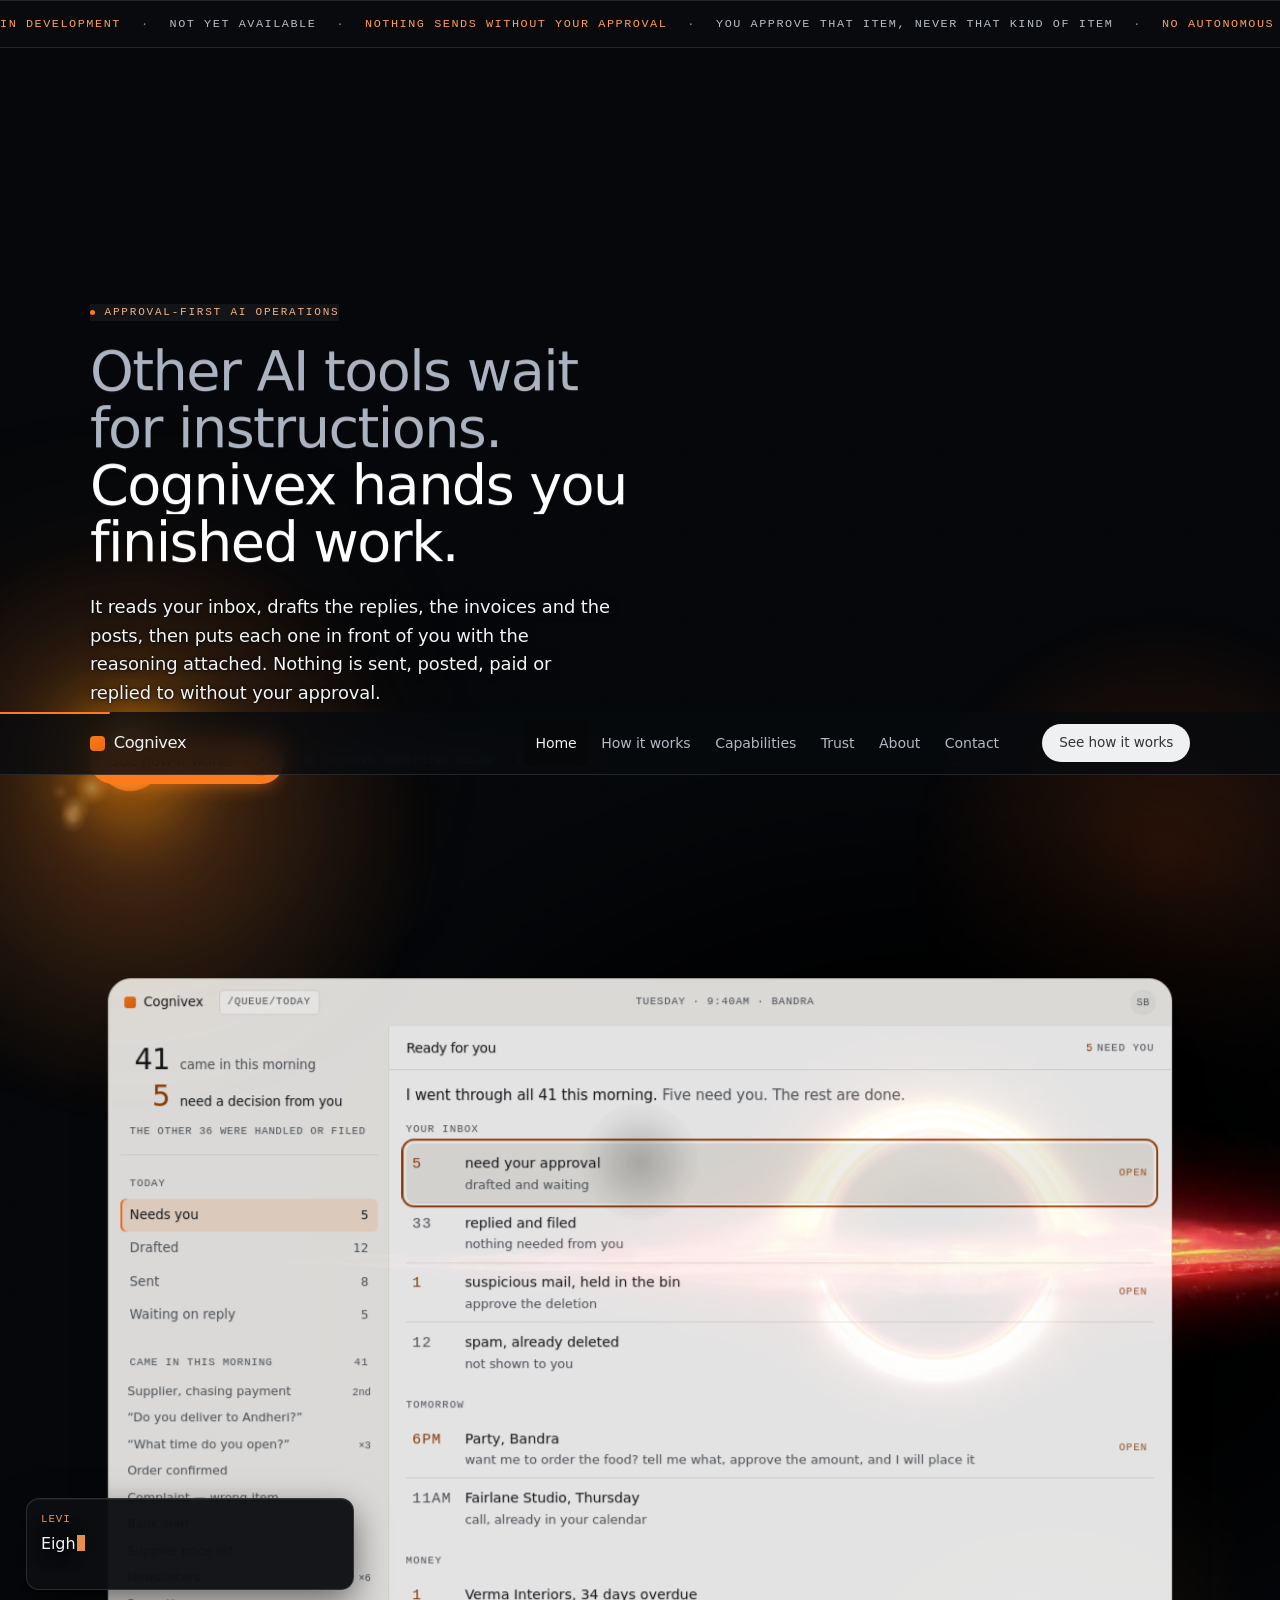
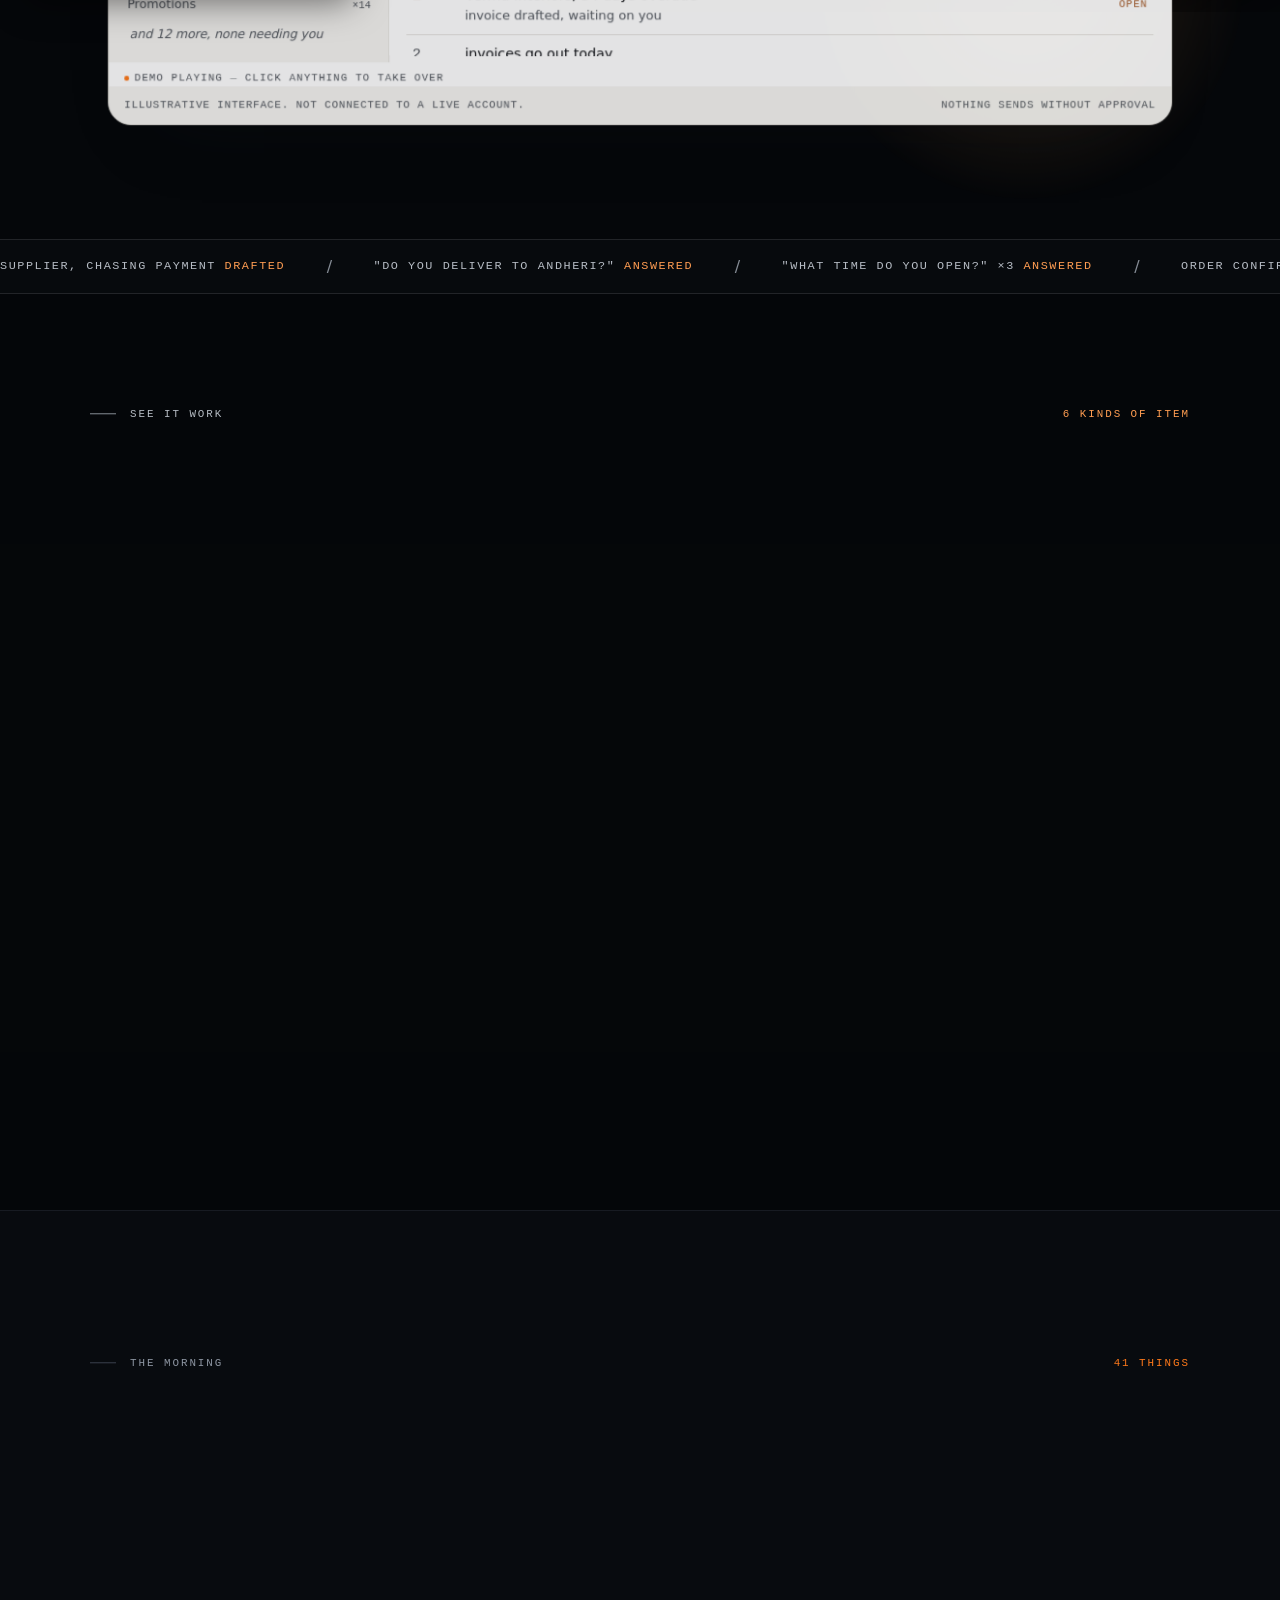
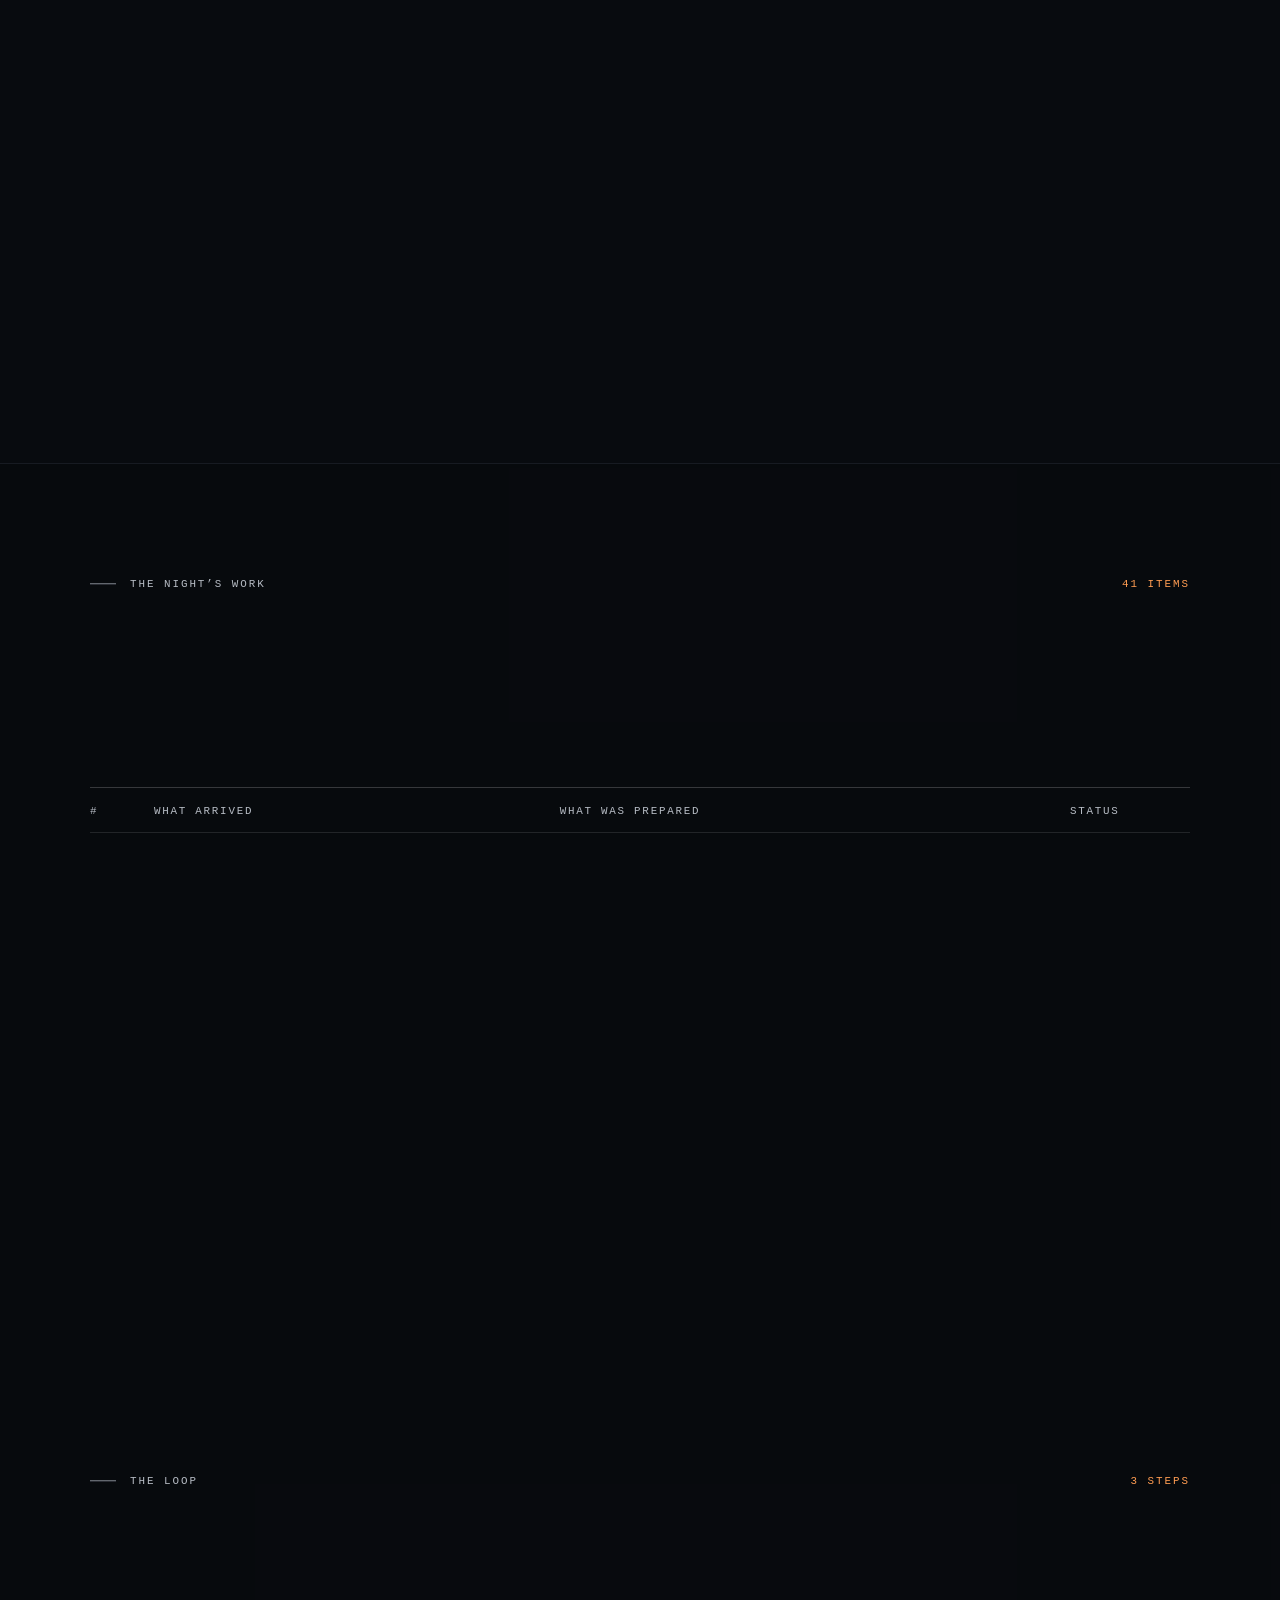
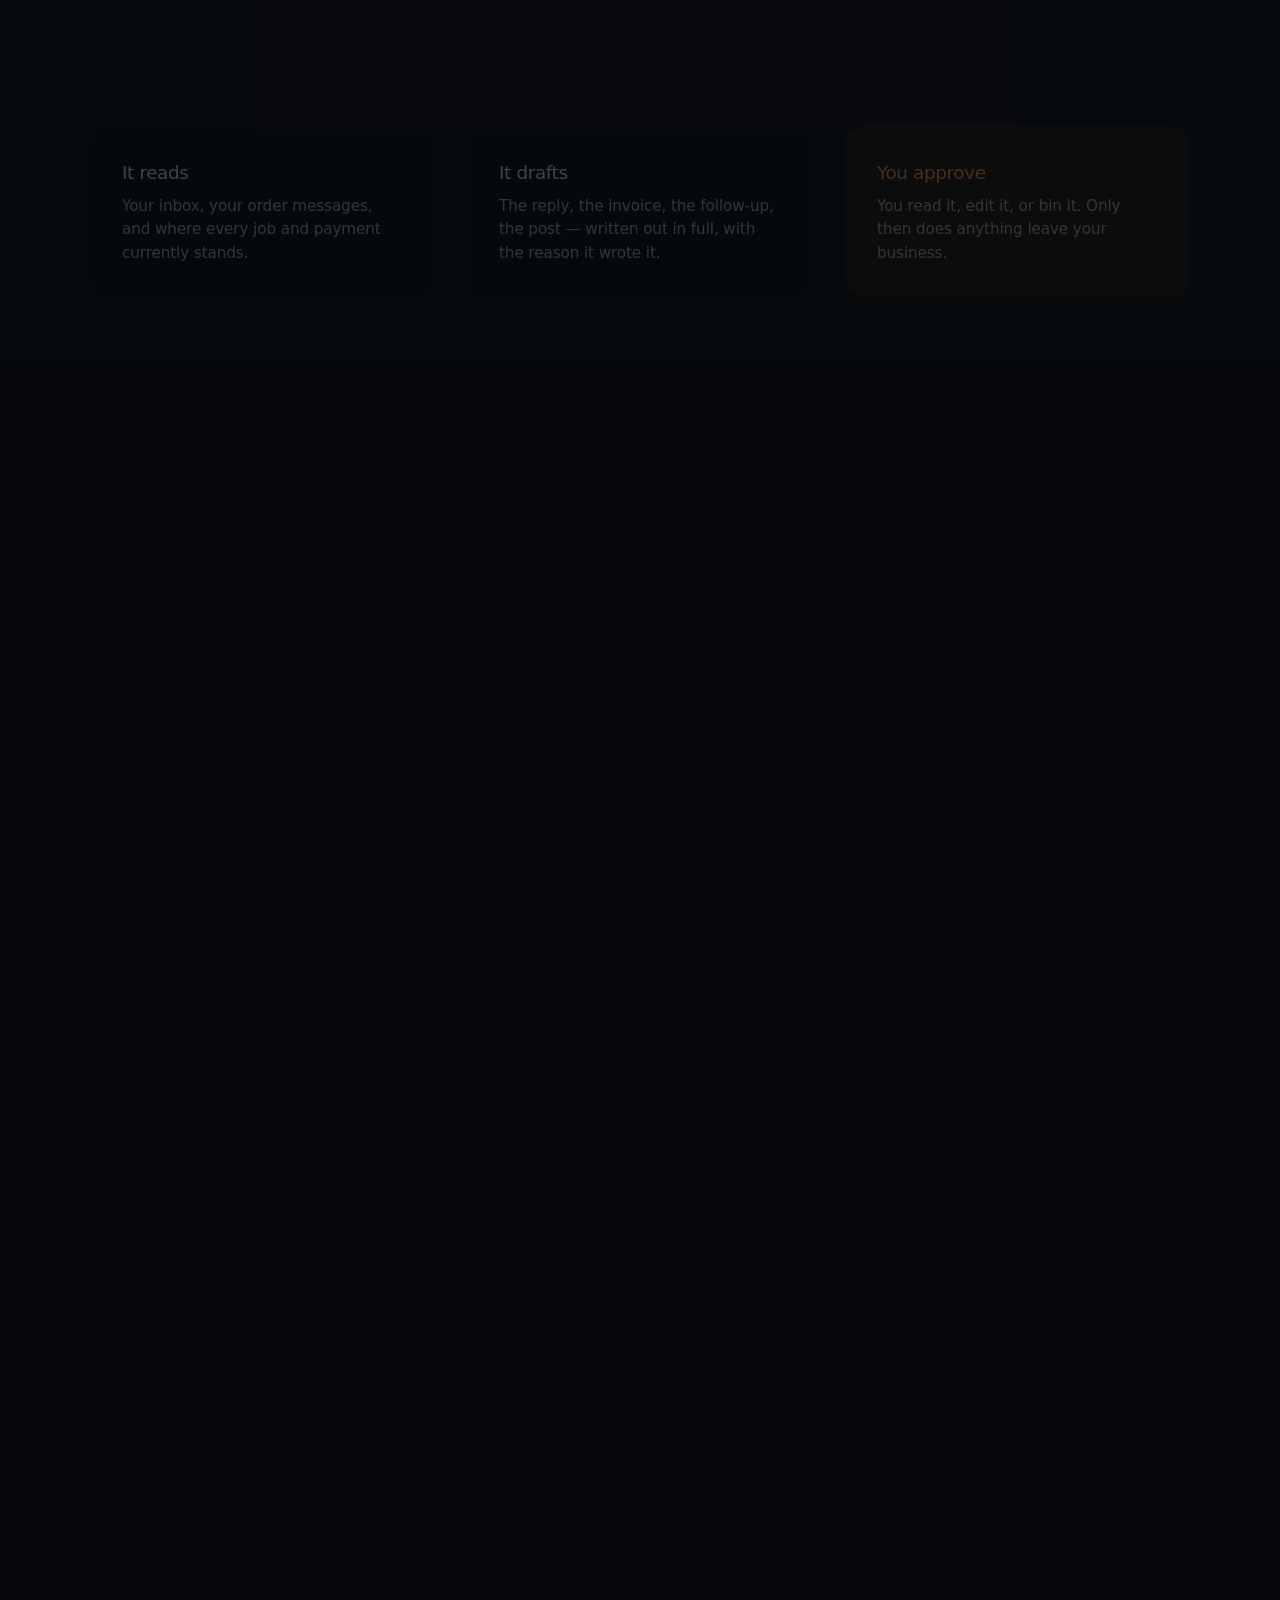
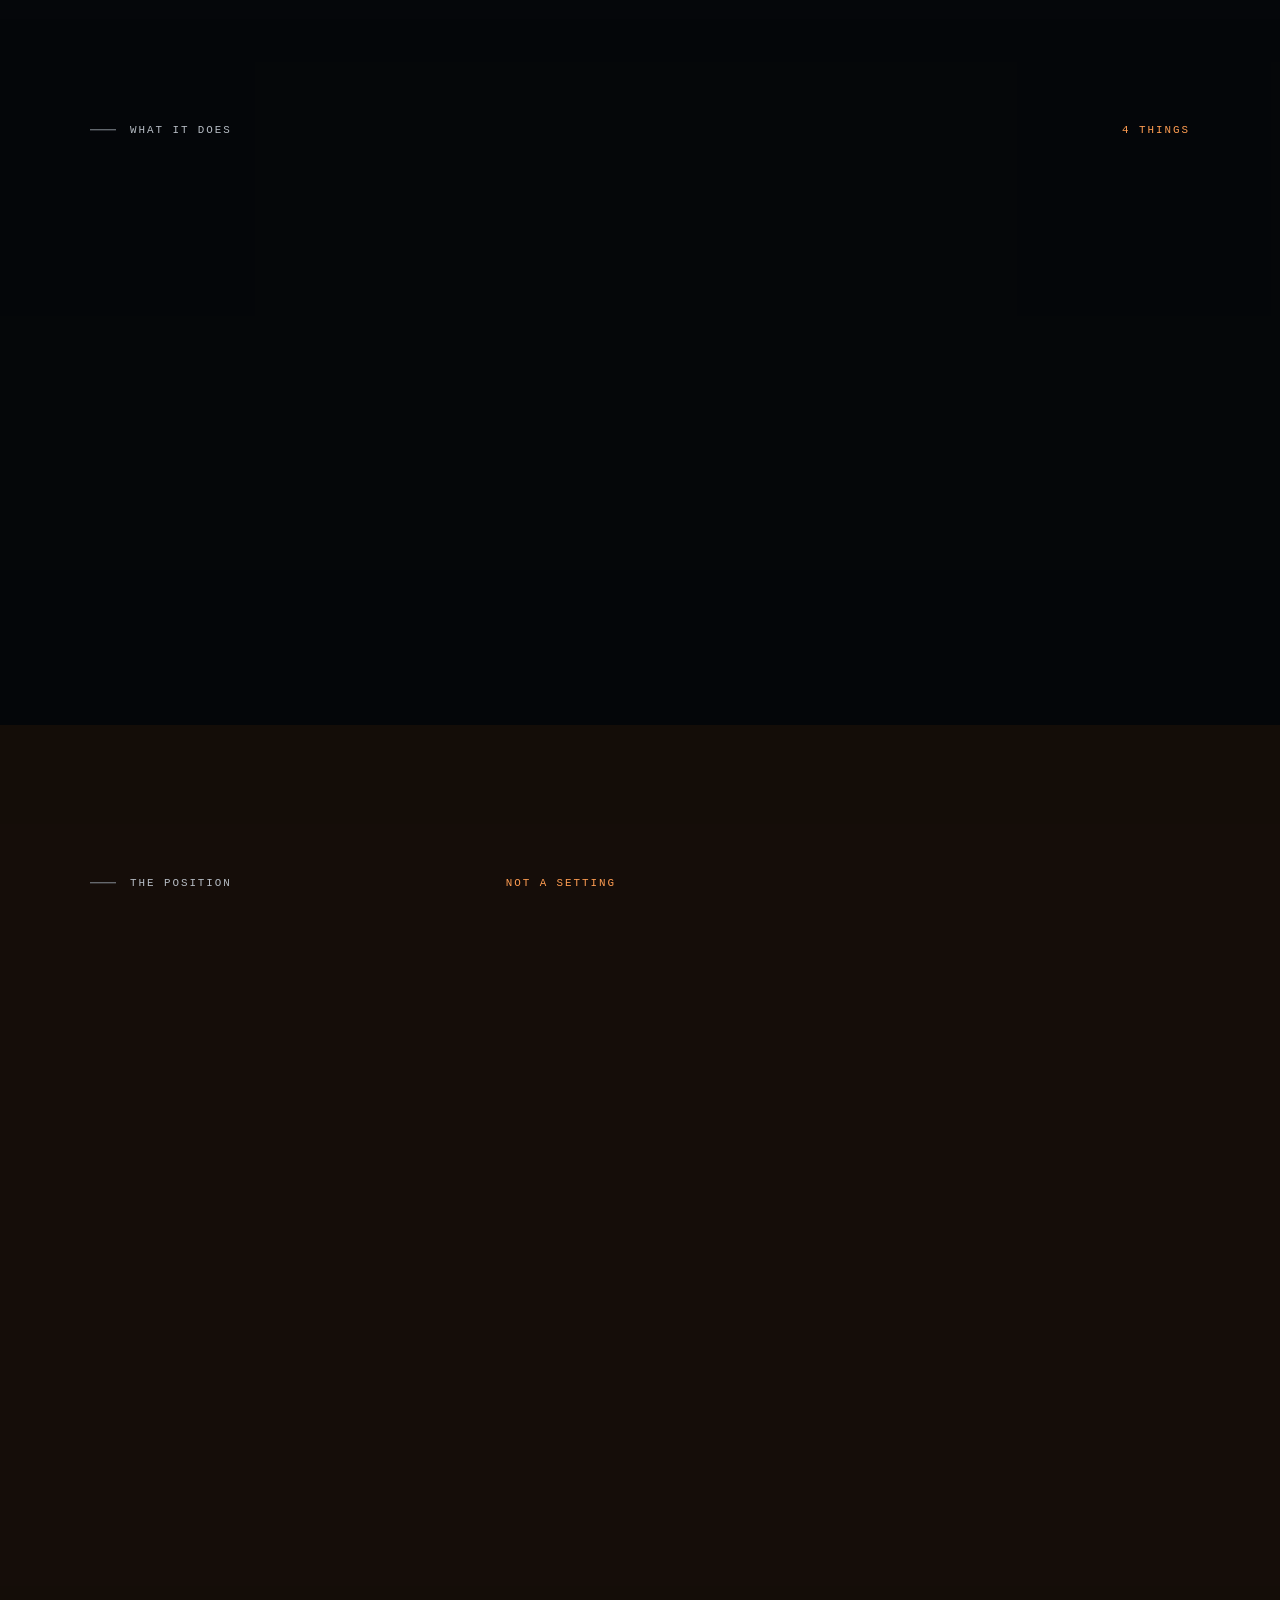
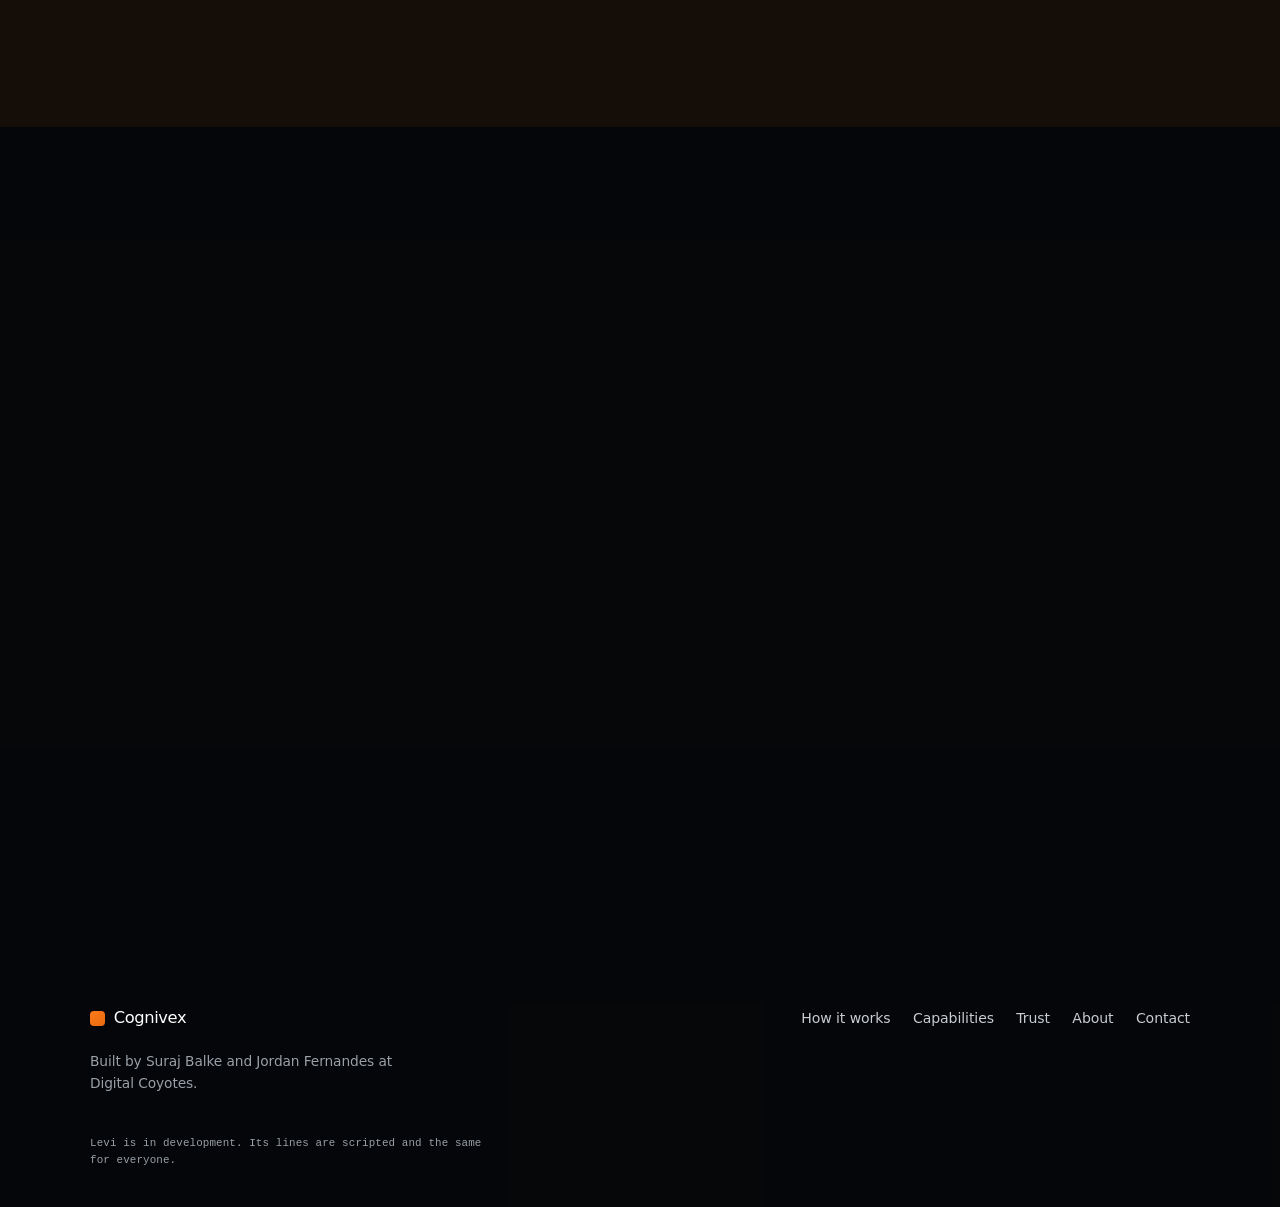
==== index.html @ c871a3ef "Site-wide bug pass: footer contrast, 404 at deep paths, favicon, dead 3D files Audited all 7 pages a" ====
<!doctype html>
<html lang="en" data-levi-page="home">
<head>
<meta charset="utf-8">
<meta name="viewport" content="width=device-width, initial-scale=1">
<meta http-equiv="Content-Security-Policy" content="default-src 'self'; script-src 'self'; style-src 'self' https://fonts.googleapis.com; font-src https://fonts.gstatic.com; img-src 'self' data:; connect-src 'none'; object-src 'none'; base-uri 'none'; form-action 'none'">
<title>Cognivex — it does your admin, you approve what goes out</title>
<meta name="description" content="Cognivex reads your inbox, drafts the replies, invoices and posts, then puts each one in front of you finished. Nothing is sent, posted, paid or replied to without your approval.">
<link rel="preconnect" href="https://fonts.googleapis.com">
<link rel="preconnect" href="https://fonts.gstatic.com" crossorigin>
<link rel="stylesheet" href="https://fonts.googleapis.com/css2?family=DM+Sans:opsz,wght@9..40,400;9..40,500;9..40,600;9..40,700&family=IBM+Plex+Mono:wght@400;500&display=swap">
<link rel="icon" href="/favicon.ico" sizes="32x32">
<link rel="icon" href="/favicon.svg" type="image/svg+xml">
<link rel="apple-touch-icon" href="/apple-touch-icon.png">
<link rel="stylesheet" href="site.css?v=523da536">
<!-- The cold start, in the head deliberately: it has to add its class before
     <body> exists so the black is on the first paint rather than a flash of
     the page and then a cover. It builds its own markup, so with JavaScript
     off there is no overlay and this tag does nothing at all. -->
<script src="boot.js?v=4e72d77a"></script>
<!-- The sequence itself, DEFERRED: it must never block parsing, least of
     all on a visit where it will not play. boot.js above is the only part
     that has to be blocking, and it is small for exactly that reason. -->
<script src="cold.js?v=7cb06c37" defer></script>
</head>
<body class="void-page" data-void-room>
<a class="skip" href="#main">Skip to content</a>

<!-- Living background. Fixed, inert, transform-only, disabled under
     prefers-reduced-motion. Sits behind everything and is never interactive. -->


<div class="aurora" aria-hidden="true">
  <i class="aurora__a"></i><i class="aurora__b"></i><i class="aurora__c"></i><i class="aurora__d"></i>
  <span class="aurora__grid"></span>
</div>

<!-- Ordered AFTER .aurora deliberately. Both are position:fixed at z-index 0,
     so the later one in the DOM paints on top - and with the aurora last, its
     pale blobs washed a diagonal wedge across the dark hero and took the lede
     down with it. No z-index was touched to fix this; the two layers simply
     swapped order. The aurora still shows through everywhere the singularity
     layer is transparent, which is every light section on the page.

     THE SINGULARITY LAYER.

     Fixed, full viewport, and the whole document scrolls through it rather than
     it living inside one section. This is the thing the previous build had
     structurally wrong: a canvas parked in a div in the hero is a picture in a
     box, and no amount of tuning its numbers changes that. A persistent layer
     is a place the page is happening IN.

     Sections that want it are translucent and it shows through; sections that
     do not are opaque and cover it. Same arrangement as .aurora below, one
     layer up. -->
<div class="singularity" data-singularity aria-hidden="true">
  <div class="singularity__ground"></div>
  <!-- THE REAL FOOTAGE.

       This was a hand-written GLSL approximation for several rounds and it was
       never going to win: the target is a produced render, and a shader that
       reimplements it from analytic lensing lands in the uncanny middle -
       structurally correct, visibly synthetic. The actual clip is 497KB, which
       is less than the three.js runtime it replaces.

       muted + playsinline + autoplay is the only combination browsers will
       start without a gesture; the poster carries the first paint and is also
       what reduced-motion users keep. -->
  <video class="singularity__film" autoplay muted loop playsinline
         preload="auto" poster="media/singularity-poster.jpg" aria-hidden="true">
    <source src="media/singularity.mp4" type="video/mp4">
  </video>
</div>

<!-- The ticker. A running status line rather than two fixed labels: this is an
     operations product, and an ops surface that never moves is claiming nothing
     is happening. The track is duplicated once and shifted by exactly half its
     own width, which is what makes the loop seamless — aria-hidden on the copy
     so it is announced once, not twice. -->
<div class="statusbar">
  <div class="ticker" data-ticker>
    <div class="ticker__track">
      <span class="ticker__run mono">
        <b>In development</b><i>·</i><span>not yet available</span><i>·</i>
        <b>Nothing sends without your approval</b><i>·</i>
        <span>You approve that item, never that kind of item</span><i>·</i>
        <b>No autonomous mode</b><i>·</i>
        <span>Built in Mumbai</span><i>·</i>
      </span>
      <span class="ticker__run mono" aria-hidden="true">
        <b>In development</b><i>·</i><span>not yet available</span><i>·</i>
        <b>Nothing sends without your approval</b><i>·</i>
        <span>You approve that item, never that kind of item</span><i>·</i>
        <b>No autonomous mode</b><i>·</i>
        <span>Built in Mumbai</span><i>·</i>
      </span>
    </div>
  </div>
</div>

<header class="masthead" data-header>
  <div class="wrap masthead__inner">
    <a class="brand" href="index.html">
      <span class="brand__mark" aria-hidden="true"></span>
      <span>Cognivex</span>
    </a>

    <nav class="nav" aria-label="Primary">
      <a href="index.html" aria-current="page">Home</a>
      <a href="how-it-works.html">How it works</a>
      <a href="capabilities.html">Capabilities</a>
      <a href="trust.html">Trust</a>
      <a href="about.html">About</a>
      <a href="contact.html">Contact</a>
    </nav>

    <a class="masthead__cta" href="how-it-works.html">See how it works</a>

    <button class="burger" type="button" data-nav-toggle aria-expanded="false" aria-controls="mobile-nav">
      <span class="burger__bars" aria-hidden="true"><i></i><i></i></span>
      <span class="burger__label">Menu</span>
    </button>
  </div>
</header>

<!-- Ships open so navigation exists without JavaScript; site.js closes it. -->
<nav class="panel" id="mobile-nav" data-nav-panel aria-label="Primary">
  <div class="panel__head">
    <span class="mono">Go to</span>
    <button class="panel__close" type="button" data-nav-close aria-label="Close menu">Close</button>
  </div>
  <a href="index.html" aria-current="page"><span>Home</span><i aria-hidden="true">→</i></a>
  <a href="how-it-works.html"><span>How it works</span><i aria-hidden="true">→</i></a>
  <a href="capabilities.html"><span>Capabilities</span><i aria-hidden="true">→</i></a>
  <a href="trust.html"><span>Trust</span><i aria-hidden="true">→</i></a>
  <a href="about.html"><span>About</span><i aria-hidden="true">→</i></a>
  <a href="contact.html"><span>Contact</span><i aria-hidden="true">→</i></a>
</nav>

<main id="main">

  <!-- ── Hero: copy on top, the product surface underneath and dominant ───── -->
  <section class="hero">
    <!-- THE VOID. The hero's ground, and the scene lives in it.

         The still underneath is a designed state, not a failure state: the same
         subject built from gradients, calibrated to the same measurements as
         the shader. It is what shows without WebGL, on a device not worth
         handing 603KB of three.js, under reduced motion, and for the second
         before the scene has loaded. The hero is never an empty black box. -->
    <div class="hero__void">
  <!-- LEVI'S ZONE. Declared space, not negotiated space. Levi exists only
       inside one of these; where a section has no room for one it gets no
       zone and Levi is simply not there for it. This replaces the runtime
       rect-scanning that caused the opacity-0 hero, the dense stops and the
       bright-band fallback - the page now says where the light may be. -->
    <div class="levi-zone levi-zone--hero" data-levi-zone="hero" aria-hidden="true"></div>
    <div class="wrap hero__intro" data-par="-0.5">
      <p class="pill" data-rise><span class="pill__dot" aria-hidden="true"></span>Approval-first AI operations</p>

      <h1 class="hero__title" data-words data-rise data-rise-delay="50">
        Other AI tools wait for instructions.<br>
        <em>Cognivex hands you finished work.</em>
      </h1>

      <p class="hero__lede" data-rise data-rise-delay="100">
        It reads your inbox, drafts the replies, the invoices and the posts, then
        puts each one in front of you with the reasoning attached. Nothing is
        sent, posted, paid or replied to without your approval.
      </p>

      <div class="hero__cta" data-rise data-rise-delay="150">
        <a class="cta" href="how-it-works.html" data-magnetic>
          <span>See how it works</span>
          <i class="cta__orb" aria-hidden="true">↗</i>
        </a>
        <span class="hero__hint mono">Or approve something below — it is live</span>
      </div>
    </div>
    </div><!-- /.hero__void -->

    <!-- The hero's second band, beside the queue. A direct child of .hero so it
         is measured against the whole 1,677px section, not against .hero__void.
         Without it the hero had nowhere to put the light below scrollY 485. -->


    <!-- The product surface. Real chrome, real density, genuinely operable. -->
    <div class="wrap hero__stage" data-scale-in>
      <!-- THE QUEUE'S OWN ZONE, and it is the stage itself.

           This was the hero's second band: the free column to the LEFT of the
           demo, 158px wide at 1536. The light reserves 214, so fitsWidth()
           rejected it at every scroll position and the band was never once
           usable - which is the whole of "the hero is silent below 30%". A
           column that narrow was never going to be the answer.

           The stage is 1,180px wide and exactly as tall as the demo, so the
           band is on screen precisely when the demo is. The light is kept off
           the panel by keepOffPanel() and the words are pushed below it by
           placeBox(), both of which already existed. -->
      <div class="levi-zone levi-zone--queue" data-levi-zone="queue" aria-hidden="true"></div>
      <!-- THE HERO'S BAND ON A PHONE. A NAME MAY DECLARE SEVERAL BANDS, and
           this is the hero's second: the desktop one is the empty right half
           beside the headline, which stops existing the moment the hero is a
           single column. Measured at 390x844, the hero's own copy ends at 701
           and the demo starts at 942 - 241px of nothing, which holds the 180
           the light reserves and the 90 the line needs with room over.

           Anchored to the stage with bottom:100% rather than to a pixel, so
           it is the gap ABOVE the demo whatever the copy above it wraps to. -->
      <div class="levi-zone levi-zone--hero-m" data-levi-zone="hero" aria-hidden="true"></div>
      <div class="app">
        <div class="app__bar">
          <span class="app__id"><i aria-hidden="true"></i>Cognivex</span>
          <!-- The route this view lives at inside the app, not a domain. A
               fabricated URL would read as a real product address on a site
               whose whole point is that it is not available yet. -->
          <span class="app__route mono" aria-hidden="true">/queue/today</span>
          <span class="app__ctx mono">Tuesday · 9:40am · Bandra</span>
          <span class="app__who" aria-hidden="true">SB</span>
        </div>

        <div class="app__body">
          <aside class="rail">
            <!-- THE ARGUMENT, and it goes first.

                 Forty-one things arrived and three need the owner. That ratio
                 is the entire product, and it was previously spelled out only
                 as two numbers buried in two separate lists - a "3" in a status
                 row and a "41" in a group header - which asks the reader to do
                 the arithmetic that IS the pitch. Stated once, plainly, as the
                 most legible thing in the window. -->
            <div class="rail__arg">
              <p class="rail__arg-line">
                <b class="rail__arg-n">41</b>
                <span class="rail__arg-t">came in this morning</span>
              </p>
              <p class="rail__arg-line rail__arg-line--out">
                <b class="rail__arg-n">5</b>
                <span class="rail__arg-t">need a decision from you</span>
              </p>
              <p class="rail__arg-note mono">the other 36 were handled or filed</p>
            </div>

            <p class="rail__group mono">Today</p>
            <ul class="rail__list">
              <li class="rail__item is-on"><span>Needs you</span><b>5</b></li>
              <li class="rail__item"><span>Drafted</span><b>12</b></li>
              <li class="rail__item"><span>Sent</span><b>8</b></li>
              <li class="rail__item"><span>Waiting on reply</span><b>5</b></li>
            </ul>

            <!-- The morning itself. The whole argument is the length of this
                 list against the three items sitting to the right of it. -->
            <p class="rail__group mono"><span>Came in this morning</span><b>41</b></p>
            <ul class="rail__feed">
              <li class="feed"><span>Supplier, chasing payment</span><i>2nd</i></li>
              <li class="feed"><span>&ldquo;Do you deliver to Andheri?&rdquo;</span></li>
              <li class="feed"><span>&ldquo;What time do you open?&rdquo;</span><i>&times;3</i></li>
              <li class="feed"><span>Order confirmed</span></li>
              <li class="feed"><span>Complaint &mdash; wrong item</span></li>
              <li class="feed"><span>Bank alert</span></li>
              <li class="feed"><span>Supplier price list</span></li>
              <li class="feed feed--noise"><span>Newsletters</span><i>&times;6</i></li>
              <li class="feed feed--noise"><span>Promotions</span><i>&times;14</i></li>
              <li class="feed feed--rest">and 12 more, none needing you</li>
            </ul>
          </aside>

          <!-- Demo 1 — the approval queue -->
          <section class="queue" data-queue aria-label="Work awaiting your approval">
            <div class="queue__head">
              <h2 class="queue__title">Ready for you</h2>
              <p class="queue__count mono">
                <span class="roller" data-roller aria-hidden="true"><span class="roller__track"><span class="roller__digit">3</span></span></span>
                <span>waiting</span>
              </p>
            </div>

            <ol class="queue__stack" data-stack>
              <li class="card is-active" data-item data-levi="Eighteen days over. I kept it on the same thread.">
                <div class="card__top">
                  <span class="card__avatar" aria-hidden="true">PN</span>
                  <div class="card__id">
                    <p class="card__kind mono" data-kind>Email reply</p>
                    <p class="card__meta mono" data-meta>Priya Nair · invoice 0142</p>
                  </div>
                  <span class="card__age mono">18d overdue</span>
                </div>
                <div class="card__body">
                  <p class="card__draft" data-draft>Hi Priya — checking in on invoice 0142 from 3 March. It is still showing unpaid on my side. If it has already gone out, ignore this and I will chase my bank. If not, I have attached it again. Thanks.</p>
                  <p class="card__why"><b>Why this draft</b>Invoice 0142 is 18 days past its due date. Priya replied on the last thread, so this keeps it in the same conversation rather than starting a new one.</p>
                </div>
                <div class="card__actions">
                  <button class="btn btn--accent" type="button" data-approve>Approve and send</button>
                  <button class="btn btn--quiet" type="button" data-edit>Edit</button>
                  <button class="btn btn--quiet" type="button" data-skip>Skip</button>
                </div>
              </li>

              <li class="card" data-item data-levi="Same terms as August. Nothing has changed.">
                <div class="card__top">
                  <span class="card__avatar" aria-hidden="true">FS</span>
                  <div class="card__id">
                    <p class="card__kind mono" data-kind>Invoice</p>
                    <p class="card__meta mono" data-meta>Fairlane Studio · September retainer</p>
                  </div>
                  <span class="card__age mono">Due in 30d</span>
                </div>
                <div class="card__body">
                  <p class="card__draft" data-draft>Invoice 0147 for the September retainer, due 30 days from today. Same line items and rate as August.</p>
                  <p class="card__why"><b>Why this draft</b>September is marked complete and Fairlane is billed monthly on the same terms. Nothing is charged — this only drafts the invoice for you to send.</p>
                </div>
                <div class="card__actions">
                  <button class="btn btn--accent" type="button" data-approve>Approve and send</button>
                  <button class="btn btn--quiet" type="button" data-edit>Edit</button>
                  <button class="btn btn--quiet" type="button" data-skip>Skip</button>
                </div>
              </li>

              <li class="card" data-item data-levi="The photograph is from yesterday. It is current.">
                <div class="card__top">
                  <span class="card__avatar" aria-hidden="true">WB</span>
                  <div class="card__id">
                    <p class="card__kind mono" data-kind>Social post</p>
                    <p class="card__meta mono" data-meta>Draft · the walnut bench</p>
                  </div>
                  <span class="card__age mono">Queued Fri</span>
                </div>
                <div class="card__body">
                  <p class="card__draft" data-draft>Finished the walnut bench this week. Six weeks from first drawing to delivery. Commissions for winter are open until the end of the month.</p>
                  <p class="card__why"><b>Why this draft</b>You asked to post when the bench was finished, and to mention that commissions close at the end of the month.</p>
                </div>
                <div class="card__actions">
                  <button class="btn btn--accent" type="button" data-approve>Approve and post</button>
                  <button class="btn btn--quiet" type="button" data-edit>Edit</button>
                  <button class="btn btn--quiet" type="button" data-skip>Skip</button>
                </div>
              </li>
            </ol>

            <ul class="queue__log" data-log aria-label="Decisions you have made"></ul>

            <p class="queue__empty" data-empty hidden>
              Nothing left waiting. <button class="linkbtn" type="button" data-reset hidden>Start over</button>
            </p>

            <p class="queue__status" data-status role="status" aria-live="polite"></p>
          </section>
        </div>

        <div class="app__foot">
          <span class="mono">Illustrative interface. Not connected to a live account.</span>
          <span class="mono app__foot-right">Nothing sends without approval</span>
        </div>
      </div>
    </div>
  </section>

  <!-- ── The problem ──────────────────────────────────────────────────────── -->

  <!-- A Tuesday morning, running past. Two identical tracks; the rail is
       translated by half its own width, so the loop is seamless. Decorative
       repetition of what the rail above already states, so it is hidden from
       assistive technology rather than read out twice. -->
  <div class="ticker" aria-hidden="true">
    <div class="ticker__rail">
      <div class="ticker__track">
          <span>Supplier, chasing payment <b>drafted</b></span><i>/</i>
          <span>"Do you deliver to Andheri?" <b>answered</b></span><i>/</i>
          <span>"What time do you open?" &times;3 <b>answered</b></span><i>/</i>
          <span>Order confirmed <b>filed</b></span><i>/</i>
          <span>Complaint &mdash; wrong item <b>needs you</b></span><i>/</i>
          <span>Bank alert <b>filed</b></span><i>/</i>
          <span>Supplier price list <b>filed</b></span><i>/</i>
          <span>Invoice 0142, 18 days late <b>needs you</b></span><i>/</i>
          <span>Newsletters &times;6 <b>ignored</b></span><i>/</i>
          <span>Promotions &times;14 <b>ignored</b></span><i>/</i>
      </div>
      <div class="ticker__track">
          <span>Supplier, chasing payment <b>drafted</b></span><i>/</i>
          <span>"Do you deliver to Andheri?" <b>answered</b></span><i>/</i>
          <span>"What time do you open?" &times;3 <b>answered</b></span><i>/</i>
          <span>Order confirmed <b>filed</b></span><i>/</i>
          <span>Complaint &mdash; wrong item <b>needs you</b></span><i>/</i>
          <span>Bank alert <b>filed</b></span><i>/</i>
          <span>Supplier price list <b>filed</b></span><i>/</i>
          <span>Invoice 0142, 18 days late <b>needs you</b></span><i>/</i>
          <span>Newsletters &times;6 <b>ignored</b></span><i>/</i>
          <span>Promotions &times;14 <b>ignored</b></span><i>/</i>
      </div>
    </div>
  </div>

  <!-- The second dark screen. The page now alternates: dark hero, light product
       surface, dark morning, light everything-else, dark close. That alternation
       is the rhythm, and it is what stops eight consecutive sections of cream
       reading as one very long section. -->
  <!-- ── The walkthrough ────────────────────────────────────────
       The queue above shows ONE MOMENT. The question people actually have is
       about range - what happens to a complaint as against an invoice as
       against junk - and a single screenshot cannot answer that.

       So: six panels, one per kind of work, and a control that moves between
       them. Scripted, fixed copy, no model behind it, and the page says so
       rather than implying a live account.

       Every panel answers the same three things in the same order - what came
       in, why it was handled this way, what is sitting there now - because the
       reasoning being visible IS the product claim.
       ──────────────────────────────────────────────────────────── -->
  <section class="walk" aria-labelledby="walk-h">
  <!-- LEVI'S ZONE. Declared space, not negotiated space. Levi exists only
       inside one of these; where a section has no room for one it gets no
       zone and Levi is simply not there for it. This replaces the runtime
       rect-scanning that caused the opacity-0 hero, the dense stops and the
       bright-band fallback - the page now says where the light may be. -->
  <div class="levi-zone" data-levi-zone="walk" aria-hidden="true"></div>
    <div class="wrap">
      <p class="cap mono"><span>See it work</span><b>6 kinds of item</b></p>
      <h2 class="walk__h" id="walk-h" data-rise>One night, item by item. <em>Click through what it actually did.</em></h2>

      <div class="walk__player" data-walk data-rise data-rise-delay="60">
        <div class="walk__tabs" role="tablist" aria-label="Kinds of item">
          <button class="walk__tab mono" data-walk-tab role="tab" type="button"
                  id="wt-0" aria-controls="wp-0" aria-selected="true" tabindex="0">
            <span class="walk__tabn">01</span>Email reply
          </button>
          <button class="walk__tab mono" data-walk-tab role="tab" type="button"
                  id="wt-1" aria-controls="wp-1" aria-selected="false" tabindex="-1">
            <span class="walk__tabn">02</span>Invoice
          </button>
          <button class="walk__tab mono" data-walk-tab role="tab" type="button"
                  id="wt-2" aria-controls="wp-2" aria-selected="false" tabindex="-1">
            <span class="walk__tabn">03</span>Social post
          </button>
          <button class="walk__tab mono" data-walk-tab role="tab" type="button"
                  id="wt-3" aria-controls="wp-3" aria-selected="false" tabindex="-1">
            <span class="walk__tabn">04</span>Complaint
          </button>
          <button class="walk__tab mono" data-walk-tab role="tab" type="button"
                  id="wt-4" aria-controls="wp-4" aria-selected="false" tabindex="-1">
            <span class="walk__tabn">05</span>Repeat question
          </button>
          <button class="walk__tab mono" data-walk-tab role="tab" type="button"
                  id="wt-5" aria-controls="wp-5" aria-selected="false" tabindex="-1">
            <span class="walk__tabn">06</span>Noise
          </button>
        </div>

        <div class="walk__stage">
        <article class="walk__panel" data-walk-panel role="tabpanel" tabindex="-1"
                 id="wp-0" aria-labelledby="wt-0">
          <p class="walk__kind mono">EMAIL REPLY</p>

          <div class="walk__grid">
            <div class="walk__lane">
              <p class="walk__lab mono">What arrived</p>
              <p class="walk__who">Priya Nair &middot; supplier</p>
              <p class="walk__sub">&ldquo;Invoice 0142 &mdash; still showing unpaid&rdquo;</p>
              <p class="walk__meta mono">2nd chase &middot; 18 days overdue</p>
            </div>

            <div class="walk__lane">
              <p class="walk__lab mono">Why this, and not something else</p>
              <p class="walk__why">Invoice 0142 is 18 days past its due date and Priya replied on the last thread, so this stays in that conversation rather than starting a new one. The transfer reference comes from your own records.</p>
            </div>

            <div class="walk__lane walk__lane--out">
              <p class="walk__lab mono">What it prepared</p>
              <div class="walk__draft">Hi Priya &mdash; checking in on invoice 0142 from 3 March. It is still showing unpaid on my side. If it has already gone out, ignore this and I will chase my bank. If not, I have attached it again. Thanks.</div>
            </div>
          </div>

          <p class="walk__foot">
            <span class="walk__st walk__st--you mono">Needs you</span>
            <span class="walk__note">Money is involved, so it does not move without you.</span>
          </p>
        </article>

        <article class="walk__panel" data-walk-panel role="tabpanel" tabindex="-1"
                 id="wp-1" aria-labelledby="wt-1">
          <p class="walk__kind mono">INVOICE</p>

          <div class="walk__grid">
            <div class="walk__lane">
              <p class="walk__lab mono">What arrived</p>
              <p class="walk__who">Fairlane Studio &middot; September retainer</p>
              <p class="walk__sub">Monthly retainer, same terms as August</p>
              <p class="walk__meta mono">Due in 30 days &middot; recurring</p>
            </div>

            <div class="walk__lane">
              <p class="walk__lab mono">Why this, and not something else</p>
              <p class="walk__why">August&rsquo;s invoice to the same client cleared without edits, so this one is built from it: same line items, same terms, the date and the number moved on. Nothing new was invented.</p>
            </div>

            <div class="walk__lane walk__lane--out">
              <p class="walk__lab mono">What it prepared</p>
              <div class="walk__draft">INVOICE 0147 &middot; Fairlane Studio<br>September retainer &mdash; design and build<br>net 30 &middot; due 17 October</div>
            </div>
          </div>

          <p class="walk__foot">
            <span class="walk__st mono">Drafted</span>
            <span class="walk__note">Prepared and sitting in Drafted. Not issued.</span>
          </p>
        </article>

        <article class="walk__panel" data-walk-panel role="tabpanel" tabindex="-1"
                 id="wp-2" aria-labelledby="wt-2">
          <p class="walk__kind mono">SOCIAL POST</p>

          <div class="walk__grid">
            <div class="walk__lane">
              <p class="walk__lab mono">What arrived</p>
              <p class="walk__who">Draft &middot; the walnut bench</p>
              <p class="walk__sub">Queued for Friday</p>
              <p class="walk__meta mono">From this week&rsquo;s photos</p>
            </div>

            <div class="walk__lane">
              <p class="walk__lab mono">Why this, and not something else</p>
              <p class="walk__why">You photographed the walnut bench on Tuesday and it has not been posted. Friday is when your posts get the most replies, so it is queued there rather than pushed out now.</p>
            </div>

            <div class="walk__lane walk__lane--out">
              <p class="walk__lab mono">What it prepared</p>
              <div class="walk__draft">The walnut bench, finished this week. Solid oiled walnut, through-wedged tenons, no screws anywhere in it. Made to order &mdash; six weeks at the moment.</div>
            </div>
          </div>

          <p class="walk__foot">
            <span class="walk__st mono">Drafted</span>
            <span class="walk__note">Queued, not published. You approve the post itself.</span>
          </p>
        </article>

        <article class="walk__panel" data-walk-panel role="tabpanel" tabindex="-1"
                 id="wp-3" aria-labelledby="wt-3">
          <p class="walk__kind mono">COMPLAINT</p>

          <div class="walk__grid">
            <div class="walk__lane">
              <p class="walk__lab mono">What arrived</p>
              <p class="walk__who">Order 2213 &middot; wrong item shipped</p>
              <p class="walk__sub">&ldquo;This is not what I ordered&rdquo;</p>
              <p class="walk__meta mono">Received 6:12am &middot; first contact</p>
            </div>

            <div class="walk__lane">
              <p class="walk__lab mono">Why this, and not something else</p>
              <p class="walk__why">The order record shows the wrong piece was picked, so this is your error and the reply says so plainly. A replacement is drawn up at no charge. It is flagged to you because an apology in your name is yours to make.</p>
            </div>

            <div class="walk__lane walk__lane--out">
              <p class="walk__lab mono">What it prepared</p>
              <div class="walk__draft">I am sorry &mdash; we sent the wrong piece. That is our mistake. A replacement is going out today at no charge, and there is a prepaid label attached for the one you have.</div>
            </div>
          </div>

          <p class="walk__foot">
            <span class="walk__st walk__st--you mono">Needs you</span>
            <span class="walk__note">An apology in your name is never sent for you.</span>
          </p>
        </article>

        <article class="walk__panel" data-walk-panel role="tabpanel" tabindex="-1"
                 id="wp-4" aria-labelledby="wt-4">
          <p class="walk__kind mono">THE SAME QUESTION, THREE TIMES</p>

          <div class="walk__grid">
            <div class="walk__lane">
              <p class="walk__lab mono">What arrived</p>
              <p class="walk__who">Three people &middot; separately</p>
              <p class="walk__sub">&ldquo;What time do you open?&rdquo;</p>
              <p class="walk__meta mono">6:40am, 7:15am, 8:02am</p>
            </div>

            <div class="walk__lane">
              <p class="walk__lab mono">Why this, and not something else</p>
              <p class="walk__why">All three want one fact that is already in your opening hours. The answer is the same, so it is written once and addressed three times. This is the category that quietly eats a morning.</p>
            </div>

            <div class="walk__lane walk__lane--out">
              <p class="walk__lab mono">What it prepared</p>
              <div class="walk__draft">We open at 10am, Tuesday to Sunday. Closed Mondays. If you are coming for a specific piece, message ahead and I will have it out on the floor for you.</div>
            </div>
          </div>

          <p class="walk__foot">
            <span class="walk__st mono">Drafted</span>
            <span class="walk__note">Three replies, one decision from you.</span>
          </p>
        </article>

        <article class="walk__panel" data-walk-panel role="tabpanel" tabindex="-1"
                 id="wp-5" aria-labelledby="wt-5">
          <p class="walk__kind mono">NOTHING TO DO</p>

          <div class="walk__grid">
            <div class="walk__lane">
              <p class="walk__lab mono">What arrived</p>
              <p class="walk__who">Newsletters &times;6, promotions &times;14</p>
              <p class="walk__sub">Filed, unread</p>
              <p class="walk__meta mono">20 of the morning&rsquo;s 41 items</p>
            </div>

            <div class="walk__lane">
              <p class="walk__lab mono">Why this, and not something else</p>
              <p class="walk__why">None of these need an answer, a decision or a record. They are filed where you can still find them and are not counted as work. Deciding what does NOT need you is most of the job.</p>
            </div>

            <div class="walk__lane walk__lane--out">
              <p class="walk__lab mono">What it prepared</p>
              <div class="walk__draft">&mdash;</div>
            </div>
          </div>

          <p class="walk__foot">
            <span class="walk__st walk__st--quiet mono">Filed</span>
            <span class="walk__note">Nothing deleted. Nothing needed you.</span>
          </p>
        </article>
        </div>

        <div class="walk__bar">
          <button class="walk__nav" data-walk-prev type="button">Back</button>
          <span class="walk__pos mono" data-walk-pos aria-live="polite">01 / 06</span>
          <button class="walk__nav walk__nav--go" data-walk-next type="button">Next kind of item</button>
        </div>

        <p class="walk__disc mono">Scripted walkthrough &middot; fixed example copy &middot; not connected to a live account</p>
      </div>
    </div>
  </section>

  <section class="tuesday tuesday--dark">
  <!-- LEVI'S ZONE. Declared space, not negotiated space. Levi exists only
       inside one of these; where a section has no room for one it gets no
       zone and Levi is simply not there for it. This replaces the runtime
       rect-scanning that caused the opacity-0 hero, the dense stops and the
       bright-band fallback - the page now says where the light may be. -->
  <div class="levi-zone" data-levi-zone="tuesday" aria-hidden="true"></div>
    <div class="wrap">
      <p class="cap mono"><span>The morning</span><b>41 things</b></p>
      <div class="tuesday__inner">
        <p class="tuesday__mark mono" data-rise>Tuesday, 9:40am</p>
        <p class="tuesday__lead" data-rise data-rise-delay="80">
          Forty-one unread emails, two of which matter. An invoice from March that
          may or may not have been chased. A post that should have gone up on
          Friday. A quote someone is still waiting on.
        </p>
        <p class="tuesday__turn" data-rise data-rise-delay="160">
          None of it is hard. All of it is yours — and it is four hours before you
          get to the work people actually pay you for.
        </p>
      </div>
    </div>
  </section>

  <!-- ── The night's work ─────────────────────────────────────────
       The reference catalogues its work in dense ruled rows and that makes a
       body of work feel FILED rather than presented. An operations product has
       actual rows to file, so this is the one borrowed device that suits this
       page better than the portfolio it came from.

       One night, as a ledger: what arrived, what was prepared, where it now
       sits. The status column has three values and SENT is not one of them —
       nothing is sent without approval, so the table must not imply otherwise.
       ────────────────────────────────────────────────────────── -->
  <section class="nightwork" aria-labelledby="night-h">
  <!-- LEVI'S ZONE. Declared space, not negotiated space. Levi exists only
       inside one of these; where a section has no room for one it gets no
       zone and Levi is simply not there for it. This replaces the runtime
       rect-scanning that caused the opacity-0 hero, the dense stops and the
       bright-band fallback - the page now says where the light may be. -->
  <div class="levi-zone" data-levi-zone="nightwork" aria-hidden="true"></div>
    <div class="wrap">
      <p class="cap mono"><span>The night&rsquo;s work</span><b>41 items</b></p>
      <h2 class="nightwork__h" id="night-h" data-rise>Everything that came in, <em>and what was ready for you.</em></h2>

      <div class="nw" role="table" aria-label="One night of work: what arrived, what was prepared, and its status">
        <div class="nw__head" role="row">
          <span role="columnheader">#</span>
          <span role="columnheader">What arrived</span>
          <span role="columnheader">What was prepared</span>
          <span role="columnheader">Status</span>
        </div>

        <div class="nw__row" role="row" data-rise>
          <span class="nw__i mono" role="cell">01</span>
          <span class="nw__what" role="cell">Supplier, chasing a payment</span>
          <span class="nw__did" role="cell">A reply with the transfer date and reference</span>
          <span class="nw__st nw__st--you mono" role="cell">Needs you</span>
        </div>
        <div class="nw__row" role="row" data-rise data-rise-delay="45">
          <span class="nw__i mono" role="cell">02</span>
          <span class="nw__what" role="cell">&ldquo;Do you deliver to Andheri?&rdquo;</span>
          <span class="nw__did" role="cell">An answer, from your delivery area</span>
          <span class="nw__st mono" role="cell">Drafted</span>
        </div>
        <div class="nw__row" role="row" data-rise data-rise-delay="90">
          <span class="nw__i mono" role="cell">03</span>
          <span class="nw__what" role="cell">&ldquo;What time do you open?&rdquo; &times;3</span>
          <span class="nw__did" role="cell">The same answer, three times</span>
          <span class="nw__st mono" role="cell">Drafted</span>
        </div>
        <div class="nw__row" role="row" data-rise data-rise-delay="135">
          <span class="nw__i mono" role="cell">04</span>
          <span class="nw__what" role="cell">Complaint &mdash; wrong item shipped</span>
          <span class="nw__did" role="cell">An apology and a replacement, unsent</span>
          <span class="nw__st nw__st--you mono" role="cell">Needs you</span>
        </div>
        <div class="nw__row" role="row" data-rise data-rise-delay="180">
          <span class="nw__i mono" role="cell">05</span>
          <span class="nw__what" role="cell">Invoice from March, still unpaid</span>
          <span class="nw__did" role="cell">A second chase, with the original attached</span>
          <span class="nw__st nw__st--you mono" role="cell">Needs you</span>
        </div>
        <div class="nw__row" role="row" data-rise data-rise-delay="225">
          <span class="nw__i mono" role="cell">06</span>
          <span class="nw__what" role="cell">Newsletters &times;6, promotions &times;14</span>
          <span class="nw__did" role="cell">Nothing. They did not need you.</span>
          <span class="nw__st nw__st--quiet mono" role="cell">Filed</span>
        </div>

        <div class="nw__row nw__row--rest" role="row" data-rise data-rise-delay="270">
          <span class="nw__i mono" role="cell">&mdash;</span>
          <span class="nw__what" role="cell">and 12 more</span>
          <span class="nw__did" role="cell">Answered or filed while you were asleep</span>
          <span class="nw__st nw__st--quiet mono" role="cell">Filed</span>
        </div>
      </div>

      <p class="nw__sum mono" data-rise>
        <b>41</b> arrived <i>/</i> <b>38</b> handled <i>/</i> <b>3</b> need you <i>/</i> <b>0</b> sent without you
      </p>
    </div>
  </section>

  <!-- ── The loop ─────────────────────────────────────────────────────────── -->
  <section class="loop" id="loop">
  <!-- LEVI'S ZONE. Declared space, not negotiated space. Levi exists only
       inside one of these; where a section has no room for one it gets no
       zone and Levi is simply not there for it. This replaces the runtime
       rect-scanning that caused the opacity-0 hero, the dense stops and the
       bright-band fallback - the page now says where the light may be. -->
  <div class="levi-zone" data-levi-zone="loop" aria-hidden="true"></div>
    <div class="wrap">
      <p class="cap mono"><span>The loop</span><b>3 steps</b></p>
      <h2 class="loop__title" data-rise>Three steps. <em>You are the third one.</em></h2>

      <ol class="loop__steps" data-loop>
        <li class="step" data-rise>
          <p class="step__name">It reads</p>
          <p class="step__text">Your inbox, your order messages, and where every job and payment currently stands.</p>
        </li>
        <li class="step" data-rise data-rise-delay="90">
          <p class="step__name">It drafts</p>
          <p class="step__text">The reply, the invoice, the follow-up, the post — written out in full, with the reason it wrote it.</p>
        </li>
        <li class="step step--you" data-rise data-rise-delay="180">
          <p class="step__name">You approve</p>
          <p class="step__text">You read it, edit it, or bin it. Only then does anything leave your business.</p>
        </li>
        <li class="loop__line" aria-hidden="true"><i data-loop-line></i></li>
      </ol>
    </div>
  </section>

  <!-- ── Capabilities ─────────────────────────────────────────────────────── -->
  <section class="ledger">
  <!-- LEVI'S ZONE. Declared space, not negotiated space. Levi exists only
       inside one of these; where a section has no room for one it gets no
       zone and Levi is simply not there for it. This replaces the runtime
       rect-scanning that caused the opacity-0 hero, the dense stops and the
       bright-band fallback - the page now says where the light may be. -->
  <div class="levi-zone" data-levi-zone="ledger" aria-hidden="true"></div>
    <div class="wrap">
      <div class="ledger__top">
        <p class="cap mono"><span>What it does</span><b>4 things</b></p>
        <h2 class="ledger__title" data-rise>Four things, <em>done properly.</em></h2>
        <p class="ledger__note" data-rise data-rise-delay="80">That is the whole list. Anything not on it is not built.</p>
      </div>

      <ul class="ledger__rows">
        <li class="row" data-rise>
          <a class="row__link" href="capabilities.html#inbox">
            <span class="row__name">Inbox triage</span>
            <span class="row__eg">Forty emails in, six decisions out — each with a reply already written.</span>
            <i class="row__orb" aria-hidden="true">↗</i>
          </a>
        </li>
        <li class="row" data-rise data-rise-delay="70">
          <a class="row__link" href="capabilities.html#invoices">
            <span class="row__name">Invoices and follow-up</span>
            <span class="row__eg">Knows which client has not paid since March, and drafts the chase.</span>
            <i class="row__orb" aria-hidden="true">↗</i>
          </a>
        </li>
        <li class="row" data-rise data-rise-delay="140">
          <a class="row__link" href="capabilities.html#posts">
            <span class="row__name">Social posts</span>
            <span class="row__eg">Say what you want posted. It writes it and lays it out; you look before it goes.</span>
            <i class="row__orb" aria-hidden="true">↗</i>
          </a>
        </li>
        <li class="row" data-rise data-rise-delay="210">
          <a class="row__link" href="capabilities.html#memory">
            <span class="row__name">Memory and priorities</span>
            <span class="row__eg">What is due, what is overdue, what to do first — and why that order.</span>
            <i class="row__orb" aria-hidden="true">↗</i>
          </a>
        </li>
      </ul>
    </div>
  </section>

  <!-- ── The position ─────────────────────────────────────────────────────── -->
  <section class="position">
  <!-- LEVI'S ZONE. Declared space, not negotiated space. Levi exists only
       inside one of these; where a section has no room for one it gets no
       zone and Levi is simply not there for it. This replaces the runtime
       rect-scanning that caused the opacity-0 hero, the dense stops and the
       bright-band fallback - the page now says where the light may be. -->
  <div class="levi-zone" data-levi-zone="position" aria-hidden="true"></div>
    <div class="wrap position__inner" data-par="0.8">
      <p class="cap mono"><span>The position</span><b>Not a setting</b></p>
      <h2 class="position__title" data-rise>Approval is not a safety setting. <em>It is the product.</em></h2>
      <div class="position__body">
        <p data-rise data-rise-delay="80">
          Every other AI tool sells you on how little you have to do. That holds
          right up to the moment the thing being automated is a message to the
          client who is deciding whether to pay you.
        </p>

        <!-- Levi introduced ONCE, by the page, in the place the product is
             described. It used to introduce itself in a three-sentence line at
             the first tour stop, which is what made the tour read as a tooltip:
             a character standing in front of you reciting its own bio. -->
        <p data-rise data-rise-delay="120">
          Levi is the first model we are building. It reads what arrives
          overnight and leaves the replies ready for you. It is not running
          yet, and the light moving through this page is a scripted preview of
          it rather than the thing itself.
        </p>
        <p data-rise data-rise-delay="140">
          Cognivex does an hour of work unprompted and then stops. The step where
          something leaves your business stays yours — not as a switch you could
          turn off, but as the shape of the thing.
        </p>
        <ul class="checks" data-rise data-rise-delay="180">
          <li><b>No autonomous mode</b> waiting behind a settings page.</li>
          <li><b>No category approvals</b> — you approve that item, not that kind of item.</li>
          <li><b>No silent sends</b>, including when it is confident.</li>
        </ul>
        <p class="position__kicker" data-rise data-rise-delay="220">
          You are not supervising a machine that would rather you were not there.
          You are signing work that is already done.
        </p>
      </div>
    </div>
  </section>

  <!-- ── Closing ──────────────────────────────────────────────────────────── -->
  <section class="closing">
  <!-- LEVI'S ZONE. Declared space, not negotiated space. Levi exists only
       inside one of these; where a section has no room for one it gets no
       zone and Levi is simply not there for it. This replaces the runtime
       rect-scanning that caused the opacity-0 hero, the dense stops and the
       bright-band fallback - the page now says where the light may be. -->
  <div class="levi-zone" data-levi-zone="closing" aria-hidden="true"></div>
    <div class="wrap closing__grid" data-par="0.6">
      <div class="closing__col" data-rise>
        <h2 class="closing__h closing__h--wall">You are the<br><em>operations department.</em></h2>
        <p>
          You answer the email, send the invoice and chase the payment. There is
          nobody to hand that to, because you are also the person doing the work
          the business is paid for.
        </p>
        <p>
          Not a team with an operations hire. Not someone who wants to learn to
          prompt an AI properly first.
        </p>
      </div>

      <div class="closing__col" id="status" data-rise data-rise-delay="90">
        <h2 class="closing__h">Where this <em>actually is.</em></h2>
        <p>
          Cognivex is in development and not yet available. There is no waitlist,
          trial or private beta to join.
        </p>

        <div class="slot">
          <p class="slot__tag mono">Needed before launch</p>
          <p class="slot__what">Contact route</p>
          <p class="slot__why">An email address, form endpoint or booking link. Nothing on this page can currently reach anyone.</p>
        </div>
      </div>
    </div>
  </section>

</main>

<footer class="foot">
  <div class="wrap foot__inner">
    <div class="foot__brand">
      <a class="brand" href="index.html">
        <span class="brand__mark" aria-hidden="true"></span>
        <span>Cognivex</span>
      </a>
      <p class="foot__by">Built by Suraj Balke and Jordan Fernandes at Digital Coyotes.</p>
    </div>
    <nav class="foot__nav" aria-label="Footer">
      <a href="how-it-works.html">How it works</a>
      <a href="capabilities.html">Capabilities</a>
      <a href="trust.html">Trust</a>
      <a href="about.html">About</a>
      <a href="contact.html">Contact</a>
    </nav>
  </div>
</footer>

<!-- Vendored, not linked from a CDN: keeps script-src 'self', works offline,
     and cannot change under the site without a commit. Three.js is in vendor/
     but is deliberately not loaded here - 603KB is not attached to a page on
     the chance it might be useful. -->
<script src="vendor/gsap.min.js"></script>
<script src="vendor/ScrollTrigger.min.js"></script>
<script src="vendor/SplitText.min.js"></script>
<script src="vendor/lenis.min.js"></script>
<!-- The other 47 queue items. Before site.js, so the counter is right on
     the first paint and nothing has to be told to refresh. -->
<script src="queue-butler.js?v=53c55c3f"></script>
<script src="queue-data.js?v=634a7bbe"></script>
<script src="site.js?v=d3f3e002"></script>
<!-- After site.js: it puts the briefing in front of the queue site.js
     has already wired, without touching any of that wiring. -->
<script src="digest.js?v=ff0f2e9c"></script>
<script src="rail.js?v=14387b82"></script>
<script src="today.js?v=5d7d6258"></script>
<script src="cursor.js?v=f97330b9"></script>
<script src="walk.js?v=e324178f"></script>
<script src="film.js?v=5366d4e8"></script>
<!-- THE LINE SET, THE PICKER, THEN LEVI. levi-lines.js is data and
     nothing else; levi-voice.js decides which line of it a visitor gets
     and remembers what they have already been told; levi.js is the light.
     levi-demo.js is home-only and narrates the demo on top. -->
<script src="levi-lines.js?v=711715ee"></script>
<script src="levi-voice.js?v=36b93a72"></script>
<script src="levi.js?v=df0dc888"></script>
<script src="levi-demo.js?v=3337a1e7"></script>
      <!-- levi3d.js is NOT loaded. It built Levi from a flat-shaded
           icosahedron with four octahedron spikes, lit by two directional
           lights - which is a faceted rock, and reads as one. The whole reason
           for the geometry was that additive light has no silhouette, so you
           cannot see it rotate; facets fixed that. A soft glowing ball has no
           facets either, so the geometry has nothing left to do, and 682KB of
           Three.js plus a WebGL context would be paying for an effect that is
           invisible. The file is still in the repo - restoring it is one line. -->
<script src="motion.js?v=bc725647"></script>
</body>
</html>
---- site.css ----
/* ============================================================================
   Cognivex — light
   ----------------------------------------------------------------------------
   Sinch's shape: white ground, one accent, dark confident sans, and the product
   shown as a real surface rather than described.

   Two measured constraints drive the whole palette:
     · Bright orange as TEXT on white is 2.61 and fails. Orange text is #b54e09.
     · White on bright orange is 2.61 and fails. Buttons are INK on orange, 6.94.

   So the accent has two forms and they are not interchangeable: a dark burnt
   orange for anything that is read, a bright orange for anything that is filled.
   ========================================================================== */

:root {
  --paper:  #ffffff;
  --alt:    #f5f4f1;   /* alternating band */
  --sunk:   #ecebe7;   /* insets, rails */

  --ink:    #14161a;   /* 18.11 on white */
  --muted:  #55595f;   /*  7.05 */
  --dim:    #53585f;   /*  7.17 */

  --line:   #e6e4e0;
  --line-2: #d8d5cf;
  --edge:   #b9b5ad;

  --accent-text: #963f06;  /* 6.98 on white — anything read */
  --accent-fill: #ff7a1a;  /* ink on it = 6.94 — anything filled */
  --accent-deep: #e56a0d;
  --on-accent:   #14161a;

  /* --- TYPE SCALE ---------------------------------------------------------
     One scale, stated once. Before this the page carried 35 distinct type
     styles across four weights (400/500/600/700) with a top-to-bottom ratio of
     only 5.1:1 - measured, not estimated. Four weights is not a hierarchy, it
     is four ways of saying "important" that do not agree with each other.

     TWO WEIGHTS, and the rule is what they mean rather than how loud they are:
       400  everything the reader READS - headings, prose, labels, numbers
       500  everything the reader OPERATES - buttons, nav, controls
     Nothing is 600 or 700. Hierarchy comes from size, case, colour and the
     switch to mono, all of which survive a font failing to load.

     TWO LEADING SYSTEMS, deliberately separate:
       display  0.92 and below - lines interlock, the block reads as one shape
       body     1.55 - actually readable for real paragraphs
     The reference sets its body at 1.2, which suits its very short copy. This
     site has paragraphs people have to read, so that number is not copied. */
  --t-display: clamp(2.6rem, 1.2rem + 5.6vw, 8rem);
  --t-wall:    clamp(2.4rem, 1.1rem + 5.2vw, 7.5rem);
  --t-h2:      clamp(1.9rem, 1.2rem + 2.6vw, 3.4rem);
  --t-h3:      clamp(1.15rem, 1rem + .5vw, 1.4rem);
  --t-body:    1rem;
  --t-small:   .88rem;
  --t-micro:   .68rem;

  --lh-display: .92;
  --lh-h2:      .95;
  --lh-h3:      1.12;
  --lh-body:    1.55;

  --w-read: 400;    /* things you read    */
  --w-do:   500;    /* things you operate */

  --ease-out:  cubic-bezier(.23, 1, .32, 1);
  --ease-soft: cubic-bezier(.32, .72, 0, 1);
  --spring:    cubic-bezier(.34, 1.4, .64, 1);

  /* RENAMED FROM --t-micro, WHICH IT WAS SILENTLY DESTROYING.

     --t-micro is declared above as .68rem, the smallest type size, and is used
     as a font-size in twenty places. This line redeclared the same name as a
     duration on the same :root, so the duration won everywhere and every one of
     those twenty `font-size: var(--t-micro)` declarations was invalid - the
     browser dropped them and the text fell back to inherited 16px.

     That is why small labels across the site rendered at body size: the eyebrow
     rows, the walk and night-work meta, the queue chrome and the reading pane's
     "WRITTEN, NOT SENT". One character of overlap in a token name. */
  --t-fast: 150ms;

  --shadow-sm: 0 1px 2px rgb(20 22 26 / 6%), 0 4px 12px -6px rgb(20 22 26 / 10%);
  --shadow-lg: 0 1px 2px rgb(20 22 26 / 5%), 0 30px 60px -30px rgb(20 22 26 / 22%);
  --rule-fade: linear-gradient(90deg, transparent, var(--line) 10%, var(--line) 90%, transparent);
}

*, *::before, *::after { box-sizing: border-box; }
/* Declared, not assumed. Without this, Chrome's auto-dark on Android will
   invert the whole palette on a page that never opted into dark — which is
   what it was doing here: white bands rendered as near-black. The design is
   light on purpose, so say so. */
html { color-scheme: light; -webkit-text-size-adjust: 100%; background: var(--paper); scroll-behavior: smooth; }

body {
  margin: 0;
  color: var(--ink);
  font-family: "DM Sans", ui-sans-serif, system-ui, sans-serif;
  font-size: 16px;
  line-height: 1.6;
  letter-spacing: -.006em;
  -webkit-font-smoothing: antialiased;
  overflow-x: hidden;
  /* Flat on purpose now. The wash is the .aurora layer, which moves. */
  background: var(--paper);
}

/* The browser defaults b and strong to 700, which reintroduces a third weight
   through the back door - it was still measurable after every declaration in
   this file had been normalised. In this system emphasis is carried by colour
   and by the switch to mono, so these carry no extra weight of their own. The
   elements stay because the semantics are right; only the styling changes. */
b, strong { font-weight: var(--w-read); }

h1, h2, h3 {
  margin: 0;
  font-weight: var(--w-read);
  letter-spacing: -.03em;
  line-height: var(--lh-h2);
  text-wrap: balance;
}
p { margin: 0; }
ol, ul { margin: 0; padding: 0; list-style: none; }

.wrap { width: 100%; max-width: 1180px; margin-inline: auto; padding-inline: clamp(1.15rem, 3.5vw, 2.5rem); }

:focus-visible { outline: 2px solid var(--accent-text); outline-offset: 3px; border-radius: 4px; }

.skip {
  position: absolute; left: -9999px; top: 0; z-index: 120;
  background: var(--ink); color: var(--paper);
  padding: .7rem 1rem; font-weight: var(--w-do); text-decoration: none;
}
.skip:focus { left: 0; }

.mono { font-family: "IBM Plex Mono", ui-monospace, monospace; font-size: .69rem; letter-spacing: .07em; text-transform: uppercase; }

.scroll-progress {
  position: fixed; z-index: 110; top: 0; left: 0; right: 0; height: 2px;
  transform: scaleX(0); transform-origin: 0 50%; background: var(--accent-fill);
}

/* --- Kicker -------------------------------------------------------------- */
.pill {
  display: inline-flex; align-items: center; gap: .6rem;
  color: var(--accent-text); font-size: .69rem; font-weight: var(--w-read);
  letter-spacing: .16em; text-transform: uppercase;
  font-family: "IBM Plex Mono", monospace;
}
.pill__dot { width: 5px; height: 5px; border-radius: 50%; background: var(--accent-fill); }

/* --- Buttons ------------------------------------------------------------- */
.btn {
  display: inline-flex; align-items: center; justify-content: center;
  min-height: 36px; padding: .45rem .95rem;
  border: 1px solid transparent; border-radius: 7px;
  font: inherit; font-weight: var(--w-do); font-size: .84rem;
  text-decoration: none; cursor: pointer;
  /* --t-fast, NOT --t-micro. --t-micro is .68rem, a font size. A transition
     component with a length where a duration belongs is invalid, and one
     invalid component invalidates the WHOLE comma-separated declaration - so
     every .btn on the site had no transition at all, including the two
     components that were correct. Leftover from the rename; see the token
     block. */
  transition: background var(--t-fast) var(--ease-soft), border-color var(--t-fast) var(--ease-soft),
              color var(--t-fast) var(--ease-soft), transform var(--t-fast) var(--spring);
}
.btn--accent { background: var(--accent-fill); color: var(--on-accent); }
.btn--accent:hover { background: var(--accent-deep); }
.btn--accent:active { transform: scale(.97); }
.btn--quiet { background: var(--paper); color: var(--ink); border-color: var(--line-2); }
.btn--quiet:hover { border-color: var(--edge); background: var(--alt); }
.btn--quiet:active { transform: scale(.97); }

.cta {
  display: inline-flex; align-items: center; gap: .75rem;
  padding: .5rem .5rem .5rem 1.25rem; border-radius: 999px;
  background: var(--accent-fill); color: var(--on-accent);
  font-weight: var(--w-do); font-size: .92rem; text-decoration: none;
  box-shadow: 0 8px 20px -10px rgb(255 122 26 / 80%);
  transition: background 300ms var(--ease-soft), transform 300ms var(--spring), translate 420ms var(--ease-soft);
  translate: var(--mx, 0) var(--my, 0);
}
.cta:hover { background: var(--accent-deep); }
.cta:active { transform: scale(.975); }
.cta__orb {
  display: grid; place-items: center; width: 1.9rem; height: 1.9rem;
  border-radius: 50%; background: rgb(20 22 26 / 12%); font-style: normal; font-size: .85rem;
  transition: transform 300ms var(--ease-soft);
}
.cta:hover .cta__orb { transform: translate(2px, -2px); }

.linkbtn { background: none; border: 0; padding: 0; font: inherit; font-weight: var(--w-do); color: var(--accent-text); text-decoration: underline; text-underline-offset: 3px; cursor: pointer; }

/* --- Status bar + header ------------------------------------------------- */
.statusbar { position: relative; z-index: 41; background: var(--ink); color: #c9ccd1; }
.statusbar__inner { display: flex; justify-content: space-between; gap: 1rem; padding-block: .5rem; }
.statusbar .mono:first-child { color: #ffb37a; }
.statusbar__aside { color: #9aa0a8; }

.masthead { position: sticky; top: 0; z-index: 40; background: rgb(255 255 255 / 88%); backdrop-filter: blur(14px); border-bottom: 1px solid var(--line); }
.masthead__inner { display: flex; align-items: center; gap: 1.25rem; min-height: 62px; }

.brand { display: inline-flex; align-items: center; gap: .55rem; color: var(--ink); text-decoration: none; font-weight: var(--w-read); font-size: 1.02rem; letter-spacing: -.025em; }
.brand__mark { width: 15px; height: 15px; flex: 0 0 auto; border-radius: 4px; background: linear-gradient(140deg, var(--accent-fill), var(--accent-deep)); }

.nav { display: none; margin-left: auto; gap: .1rem; }
.nav a { padding: .42rem .72rem; border-radius: 6px; color: var(--muted); text-decoration: none; font-size: .88rem; font-weight: var(--w-do); transition: color var(--t-fast) var(--ease-out), background-color var(--t-fast) var(--ease-out); }
.nav a:hover { color: var(--ink); background: var(--alt); }
.nav a[aria-current="page"] { color: var(--ink); font-weight: var(--w-do); background: var(--alt); }

.burger { margin-left: auto; display: inline-flex; align-items: center; gap: .5rem; min-height: 38px; padding: .35rem .8rem; border-radius: 7px; background: var(--paper); border: 1px solid var(--line-2); font: inherit; font-size: .84rem; font-weight: var(--w-do); color: var(--ink); cursor: pointer; }
.burger__bars { display: grid; gap: 4px; }
.burger__bars i { display: block; width: 15px; height: 1.5px; background: var(--ink); transition: transform 320ms var(--ease-soft); }
.burger[aria-expanded="true"] .burger__bars i:first-child { transform: translateY(2.75px) rotate(45deg); }
.burger[aria-expanded="true"] .burger__bars i:last-child { transform: translateY(-2.75px) rotate(-45deg); }

.panel { position: relative; z-index: 39; background: var(--paper); border-bottom: 1px solid var(--line); }
.panel__head { display: flex; justify-content: space-between; align-items: center; padding: .8rem clamp(1.15rem,3.5vw,2.5rem); border-bottom: 1px solid var(--line); color: var(--dim); }
.panel__close { background: none; border: 0; font: inherit; font-weight: var(--w-do); color: var(--accent-text); cursor: pointer; text-decoration: underline; text-underline-offset: 3px; }
.panel a { display: flex; align-items: center; justify-content: space-between; padding: .95rem clamp(1.15rem,3.5vw,2.5rem); border-bottom: 1px solid var(--line); color: var(--ink); text-decoration: none; font-weight: var(--w-do); }
.panel a i { font-style: normal; color: var(--dim); transition: transform 260ms var(--ease-soft); }
.panel a:hover i { transform: translateX(4px); }
.panel a[aria-current="page"] { color: var(--accent-text); }

/* --- Scroll reveal (armed by script only) -------------------------------- */
[data-rise].is-armed { opacity: 0; transform: translateY(18px); }
[data-rise].is-risen {
  opacity: 1; transform: none;
  transition: opacity 700ms var(--ease-out), transform 700ms var(--ease-out);
  transition-delay: var(--rise-delay, 0ms);
}

/* ============================================================================
   THE TICKER

   A running status line in the top band. LINEAR, and permanently so: this is a
   constant-speed loop that meets itself, and any easing on it changes speed
   across the seam, which reads as a stutter every time the track wraps. The
   house rule against linear transitions is about UI feedback, where easing
   carries meaning; a conveyor belt is the exception and this is a conveyor
   belt.

   The track holds the same run twice and travels exactly -50% of itself, so the
   second copy is under the first at the moment it resets and the join is
   invisible. Transform only, so it composites and never touches layout.
   ========================================================================== */
.ticker { overflow: hidden; }
.ticker__track {
  display: flex;
  width: max-content;
  animation: ticker 46s linear infinite;
}
.ticker__run {
  display: flex; align-items: center;
  flex: 0 0 auto;
  white-space: nowrap;
}
.ticker__run b { font-weight: var(--w-read); color: var(--accent-fill); }
.ticker__run span { color: #b9bec7; }
.ticker__run i { font-style: normal; color: #6c727c; padding: 0 1.25rem; }

@keyframes ticker {
  from { transform: translate3d(0, 0, 0); }
  to   { transform: translate3d(-50%, 0, 0); }
}

/* Paused on hover, so anyone trying to actually read a line can. */
.ticker:hover .ticker__track { animation-play-state: paused; }

@media (prefers-reduced-motion: reduce) {
  /* Stopped, not slowed. The content is all still there and readable from the
     start of the track. */
  .ticker__track { animation: none; }
}

/* ============================================================================
   HERO
   ========================================================================== */

.hero { padding-block: clamp(3rem, 6vw, 5.5rem) 0; }
.hero__intro { max-width: 64rem; }
.hero__title { margin-top: 1.3rem; font-size: clamp(2.1rem, 1.35rem + 2.9vw, 4rem); color: var(--dim); }
.hero__title em { font-style: normal; color: var(--ink); }
.hero__lede { margin-top: 1.3rem; max-width: 56ch; font-size: clamp(1rem, .96rem + .25vw, 1.12rem); color: var(--muted); }
.hero__cta { margin-top: 1.9rem; display: flex; align-items: center; gap: 1.1rem; flex-wrap: wrap; }
.hero__hint { color: var(--dim); }

/* --- The product surface ------------------------------------------------- */
.hero__stage { margin-top: clamp(2.5rem, 5vw, 4rem); padding-bottom: clamp(3rem, 6vw, 5.5rem); }

.app {
  border: 1px solid var(--line-2); border-radius: 14px; overflow: hidden;
  background: var(--paper); box-shadow: var(--shadow-lg);
}
.app__bar { display: flex; align-items: center; gap: 1rem; padding: .7rem 1rem; border-bottom: 1px solid var(--line); background: var(--alt); }
.app__id { display: inline-flex; align-items: center; gap: .5rem; font-size: .84rem; font-weight: var(--w-read); color: var(--ink); }
.app__id i { width: 12px; height: 12px; border-radius: 3px; background: linear-gradient(140deg, var(--accent-fill), var(--accent-deep)); }
.app__ctx { margin-inline: auto; color: var(--dim); }
.app__who { display: grid; place-items: center; width: 26px; height: 26px; border-radius: 50%; background: var(--sunk); font-family: "IBM Plex Mono", monospace; font-size: .66rem; font-weight: var(--w-read); color: var(--muted); letter-spacing: .04em; }

.app__body { display: grid; }

/* The morning is the argument, so it must survive on a phone. Below 900px it
   drops under the queue: decisions first, then what was read to produce them. */
.rail { order: 2; padding: 1rem .75rem; border-top: 1px solid var(--line); background: var(--alt); }
.rail__group { display: flex; align-items: baseline; justify-content: space-between; gap: .6rem; color: var(--dim); padding: .4rem .6rem; }
.rail__group b { font-weight: var(--w-read); font-variant-numeric: tabular-nums; color: var(--muted); }
.rail__list { margin-bottom: 1.1rem; }
.rail__item { display: flex; align-items: center; justify-content: space-between; gap: .75rem; padding: .42rem .6rem; border-radius: 6px; font-size: .84rem; color: var(--muted); }
.rail__item b { font-weight: var(--w-read); font-variant-numeric: tabular-nums; color: var(--dim); font-size: .78rem; }
.rail__item.is-on { background: rgb(255 122 26 / 14%); color: var(--ink); font-weight: var(--w-read); box-shadow: inset 2px 0 0 var(--accent-fill); }
/* Ink, not orange: on the tinted active row the burnt orange composites to
   4.15 and fails. The row is already signalled by tint, bar and weight. */
.rail__item.is-on b { color: var(--ink); }

.rail__feed { display: grid; gap: .05rem; }
.feed { display: flex; align-items: baseline; justify-content: space-between; gap: .6rem; padding: .3rem .6rem; border-radius: 5px; font-size: .79rem; line-height: 1.35; color: var(--muted); }
.feed i { flex: 0 0 auto; font-style: normal; font-family: "IBM Plex Mono", monospace; font-size: .66rem; color: var(--dim); }
.feed--noise { color: var(--dim); }
.feed--rest { color: var(--dim); font-style: italic; padding-top: .5rem; }

.app__foot { display: flex; justify-content: space-between; gap: 1rem; padding: .65rem 1rem; border-top: 1px solid var(--line); background: var(--alt); color: var(--dim); }

/* ============================================================================
   Demo 1 — the approval queue
   ========================================================================== */

/* ONE HEIGHT FOR EVERY VIEW.

   The briefing, the reading pane and the approval list are different lengths -
   measured at 651, 607 and 802px - so switching between them resized the whole
   window and shoved the page under the cursor. A panel that changes size when
   you click inside it is the thing that reads as "bugging out".

   The window is fixed and the CONTENT scrolls, which is how every mail client
   and chat app has always worked. 650px matches what the briefing already
   needed, so the default view is unchanged. */
.queue {
  position: relative; min-width: 0; background: var(--paper);
  display: flex; flex-direction: column;
  /* HEIGHT, NOT MIN-HEIGHT. min-height is a floor, so the approval list grew
     to its content and took the window to 4,452px - worse than the 151px shift
     it was meant to cure. A fixed height is what makes the children scroll. */
  height: 650px;
}
.queue > .digest,
.queue > .detail,
.queue > .queue__stack { flex: 1 1 auto; min-height: 0; overflow-y: auto; }
.queue__head { display: flex; align-items: center; justify-content: space-between; gap: 1rem; padding: .85rem 1.1rem; border-bottom: 1px solid var(--line); }
.queue__title { font-size: .88rem; font-weight: var(--w-read); color: var(--ink); }
.queue__count { color: var(--dim); display: inline-flex; align-items: baseline; gap: .32em; }
.roller { display: inline-block; height: 1em; overflow: hidden; vertical-align: baseline; font-variant-numeric: tabular-nums; color: var(--accent-text); }
.roller__track { display: block; will-change: transform; }
.roller__digit { display: block; height: 1em; line-height: 1; }

/* A FIXED RADIUS, NOT AN INFINITE LIST.

   Fifty cards rendered as 3,235px of stack, which took the hero to 4,786px -
   five and a third screens before the second section. An app window does not
   grow to fit its contents; it keeps its shape and scrolls inside. 340px shows
   three cards and the top of a fourth, which is enough to read as "there are
   more" without becoming the page. */
.queue__stack {
  position: relative;
  overscroll-behavior: contain;
  scrollbar-width: thin;
}
.queue__stack[hidden] { display: none; }

/* --- the morning briefing ------------------------------------------------ */
.digest { padding: .9rem 1.1rem 1.1rem; }
.digest[hidden] { display: none; }
.digest__lead { margin: 0 0 1rem; font-size: .95rem; line-height: 1.5; }
.digest__lead b { font-weight: var(--w-read); color: var(--ink); }
.digest__lead span { color: var(--dim); }
.digest__group {
  margin: 1rem 0 .35rem; font-size: var(--t-micro); letter-spacing: .09em;
  text-transform: uppercase; color: var(--muted);
}
.digest__group:first-of-type { margin-top: 0; }
.digest__list { margin: 0; padding: 0; list-style: none; }
.digest__row + .digest__row { border-top: 1px solid var(--line); }
.digest__hit {
  display: flex; align-items: baseline; gap: .8rem; width: 100%;
  padding: .55rem .4rem; margin: 0; text-align: left;
  background: none; border: 0; font: inherit; color: inherit;
}
.digest__row.is-open .digest__hit { cursor: pointer; }
.digest__row.is-open .digest__hit:hover,
.digest__row.is-open .digest__hit:focus-visible { background: var(--sunk); border-radius: 8px; }
.digest__n {
  flex: 0 0 auto; min-width: 2.6rem; font-variant-numeric: tabular-nums;
  font-size: .95rem; color: var(--muted);
}
.digest__row[data-tone="act"] .digest__n { color: var(--accent-text); }
.digest__row[data-tone="ask"] .digest__n { color: var(--accent-text); }
.digest__text { min-width: 0; }
.digest__label { display: block; color: var(--ink); font-size: .9rem; }
.digest__note { display: block; margin-top: .1rem; color: var(--dim); font-size: .82rem; line-height: 1.4; }
.digest__go {
  margin-left: auto; flex: 0 0 auto; align-self: center;
  font-size: var(--t-micro); letter-spacing: .08em; text-transform: uppercase;
  color: var(--accent-text); opacity: .85;
}
/* THE HIT AREA IS THE FLOOR, NOT THE TYPE SIZE. This is micro type with .2rem
   of padding, which measured 30.3px tall on a phone - the only control on the
   site under the floor the rest of the demo chrome keeps. The box grows; the
   label does not.

   44, AND 44 IS NOT ARBITRARY: `.wrap` carries `scale(.88)` on a phone, so
   every control inside the demo renders at 88% of what it declares. The
   approve buttons declare 44 and measure 38.7 on screen. 36 here measured
   31.7 - still under the floor, which is how the first attempt at this was
   caught. Declare what the rest of the panel declares and it lands where the
   rest of the panel lands. */
.queue__back {
  margin-left: auto; background: none; border: 0; cursor: pointer;
  display: inline-flex; align-items: center; min-height: 44px;
  font-family: "IBM Plex Mono", ui-monospace, monospace;
  font-size: var(--t-micro); letter-spacing: .06em; color: var(--dim); padding: .2rem .3rem;
}
.queue__back:hover, .queue__back:focus-visible { color: var(--ink); }
.queue__back[hidden] { display: none; }

/* --- the left rail is a LIST ---------------------------------------------
   Rows are buttons that open on the right. Nothing expands in place: the list
   is for finding, the panel is for reading, and a row that grows under the
   cursor pushes everything below it down the screen mid-click. */
.rail__item--open, .feed--open { padding: 0; display: block; }
.rail__hit, .feed__hit {
  display: flex; align-items: baseline; justify-content: space-between; gap: .6rem;
  width: 100%; margin: 0; text-align: left; cursor: pointer;
  background: none; border: 0; font: inherit; color: inherit; border-radius: 7px;
}
.rail__hit { padding: .4rem .6rem; }
.feed__hit { padding: .3rem .45rem; }
.rail__hit:hover, .feed__hit:hover,
.rail__hit:focus-visible, .feed__hit:focus-visible { background: var(--sunk); }

/* Which row you are reading. A left edge, the same device the queue uses. */
.rail__item.is-reading, .feed.is-reading { position: relative; }
.rail__item.is-reading .rail__hit,
.feed.is-reading .feed__hit { background: var(--sunk); }
.rail__item.is-reading::before, .feed.is-reading::before {
  content: ""; position: absolute; left: 0; top: 4px; bottom: 4px;
  width: 2px; border-radius: 2px; background: var(--accent-fill);
}

/* --- the reading pane ----------------------------------------------------- */
.detail { padding: 1rem 1.15rem 1.2rem; }
.detail[hidden] { display: none; }
.detail:focus { outline: none; }
.detail__kind {
  margin: 0 0 .3rem; font-size: var(--t-micro); letter-spacing: .09em;
  text-transform: uppercase; color: var(--muted);
}
.detail__title { margin: 0 0 .5rem; font-size: 1.05rem; font-weight: var(--w-read); color: var(--ink); line-height: 1.35; }
.detail__state {
  display: inline-block; margin: 0 0 .9rem;
  font-size: var(--t-micro); letter-spacing: .08em; text-transform: uppercase;
  color: var(--muted);
}
.detail__state[data-state="needs"], .detail__state[data-state="drafted"] { color: var(--accent-text); }
.detail__draft {
  margin: 0 0 1rem; padding: .7rem .85rem;
  border-left: 2px solid var(--accent-fill);
  background: var(--sunk); border-radius: 0 8px 8px 0;
  font-size: .9rem; line-height: 1.6; color: var(--ink);
}
.detail__wlab {
  margin: 0 0 .25rem; font-size: var(--t-micro); letter-spacing: .09em;
  text-transform: uppercase; color: var(--accent-text);
}
.detail__why { margin: 0 0 1rem; font-size: .85rem; line-height: 1.6; color: var(--dim); }
.detail__rows { margin: 0 0 1rem; padding: 0; list-style: none; }
.detail__rows li {
  display: flex; flex-direction: column; gap: .05rem;
  padding: .45rem 0; border-top: 1px solid var(--line);
}
.detail__rows li:first-child { border-top: 0; }
.detail__rows b { font-weight: var(--w-read); font-size: .86rem; color: var(--ink); }
.detail__rows span { font-size: .8rem; line-height: 1.45; color: var(--dim); }
.detail__acts { display: flex; gap: .5rem; flex-wrap: wrap; }

/* --- the morning list, openable ------------------------------------------- */
.feed--open { padding: 0; }
.feed__hit {
  display: flex; align-items: baseline; justify-content: space-between; gap: .6rem;
  width: 100%; padding: .3rem .45rem; margin: 0; text-align: left;
  background: none; border: 0; font: inherit; color: inherit; cursor: pointer;
  border-radius: 6px;
}
.feed__hit:hover, .feed__hit:focus-visible { background: var(--sunk); }
.feed__hit[aria-expanded="true"]::after { content: "close"; }

.btn--sm { padding: .3rem .7rem; font-size: .74rem; }
.btn--sm[disabled] { opacity: .5; cursor: default; }
.card { padding: 1rem 1.1rem; border-bottom: 1px solid var(--line); background: var(--paper); }
.card:last-child { border-bottom: 0; }

.card__top { display: flex; align-items: center; gap: .7rem; }
.card__avatar { display: grid; place-items: center; flex: 0 0 auto; width: 30px; height: 30px; border-radius: 7px; background: var(--sunk); font-family: "IBM Plex Mono", monospace; font-size: .66rem; color: var(--muted); letter-spacing: .04em; }
.card__id { min-width: 0; }
.card__kind { color: var(--ink); font-weight: var(--w-read); }
.card__meta { color: var(--dim); margin-top: .12rem; text-transform: none; letter-spacing: .01em; }
.card__age { margin-left: auto; flex: 0 0 auto; color: var(--dim); text-transform: none; letter-spacing: .02em; }

.card__body, .card__actions { display: none; }
.card.is-active { background: #fffdfb; }
.card.is-active .card__body { display: block; }
.card.is-active .card__actions { display: flex; }

.card__body { margin-top: .85rem; padding-left: calc(30px + .7rem); }
.card__draft { padding: .8rem .9rem; border-radius: 3px 8px 8px 3px; background: var(--alt); border-left: 2px solid var(--accent-fill); color: var(--ink); font-size: .89rem; line-height: 1.6; white-space: pre-wrap; }
.card__why { margin-top: .7rem; font-size: .83rem; color: var(--muted); line-height: 1.5; }
.card__why b { display: block; color: var(--accent-text); font-family: "IBM Plex Mono", monospace; font-size: .64rem; letter-spacing: .12em; text-transform: uppercase; font-weight: var(--w-read); margin-bottom: .2rem; }
.card__edit { display: block; width: 100%; margin-top: .55rem; padding: .8rem .9rem; font: inherit; font-size: .89rem; line-height: 1.6; color: var(--ink); background: var(--paper); border: 1px solid var(--line-2); border-radius: 8px; resize: vertical; min-height: 7rem; }
.card__actions { gap: .45rem; margin-top: .95rem; margin-left: calc(30px + .7rem); flex-wrap: wrap; }

.ghost { position: absolute; margin: 0; pointer-events: none; z-index: 4; display: block; list-style: none; background: var(--paper); border-bottom: 1px solid var(--line); box-shadow: var(--shadow-sm); will-change: transform, opacity; }

.queue__log:not(:empty) { border-top: 1px solid var(--line); }
.record { display: flex; align-items: center; gap: .7rem; padding: .6rem 1.1rem; border-bottom: 1px solid var(--line); }
.record:last-child { border-bottom: 0; }
.record__what { color: var(--dim); font-size: .82rem; flex: 1 1 auto; min-width: 0; }
.record__what b { color: var(--muted); font-weight: var(--w-read); }
.record__tag { color: var(--accent-text); font-weight: var(--w-read); }
.record--skipped .record__tag { color: var(--dim); }

.queue__empty { padding: 1.2rem 1.1rem; color: var(--muted); font-size: .9rem; }
.queue__status { padding: 0 1.1rem .6rem; font-size: .82rem; color: var(--muted); }
.queue__status:empty { display: none; }

/* ============================================================================
   SECTIONS
   ========================================================================== */

.tuesday { padding-block: clamp(3.5rem, 7vw, 6rem); background: var(--ink); color: #e8eaec; }
.tuesday__inner { max-width: 40rem; }
.tuesday__mark { color: #ffb37a; }
.tuesday__lead { margin-top: 1.1rem; color: #fff; font-size: clamp(1.3rem, 1.02rem + 1.3vw, 2rem); line-height: 1.28; letter-spacing: -.024em; }
.tuesday__turn { margin-top: 1.3rem; color: #a8adb4; max-width: 48ch; }

.loop { padding-block: clamp(3.5rem, 7vw, 6rem); border-bottom: 1px solid var(--line); }
.loop__title { font-size: clamp(1.5rem, 1.15rem + 1.5vw, 2.2rem); max-width: 24ch; color: var(--dim); }
.loop__title em { font-style: normal; color: var(--ink); }
.loop__steps { position: relative; margin-top: clamp(2rem, 4vw, 3rem); display: grid; gap: 1.8rem; }
.step { position: relative; padding-top: 1.2rem; border-top: 1px solid var(--line-2); }
.step__name { font-weight: var(--w-read); font-size: 1.02rem; color: var(--ink); }
.step__text { margin-top: .45rem; color: var(--muted); font-size: .91rem; line-height: 1.55; }
.step--you { border-top-color: transparent; }
.step--you .step__name { color: var(--accent-text); }
.loop__line { position: absolute; left: 0; right: 0; top: 0; height: 1px; pointer-events: none; }
.loop__line i { display: block; height: 100%; transform-origin: left center; background: linear-gradient(90deg, var(--line-2), var(--accent-fill)); }
.loop__steps.js .loop__line i { transform: scaleX(0); }
.loop__steps.js.is-drawn .loop__line i { transform: scaleX(1); transition: transform 1200ms var(--ease-out); }

.ledger { padding-block: clamp(3.5rem, 7vw, 6rem); background: var(--alt); border-bottom: 1px solid var(--line); }
.ledger__top { display: grid; gap: .6rem; margin-bottom: clamp(1.8rem, 3vw, 2.5rem); }
.ledger__title { font-size: clamp(1.5rem, 1.15rem + 1.5vw, 2.2rem); color: var(--dim); }
.ledger__title em { font-style: normal; color: var(--ink); }
.ledger__note { color: var(--dim); font-size: .9rem; }
.ledger__rows { border-top: 1px solid var(--line-2); }
.row { border-bottom: 1px solid var(--line-2); }
.row__link { position: relative; display: grid; gap: .3rem 1.5rem; align-items: center; padding: 1.15rem .4rem; color: inherit; text-decoration: none; transition: background var(--t-fast) var(--ease-soft), padding-inline-start var(--t-fast) var(--ease-soft); }
.row__link:hover, .row__link:focus-visible { background: var(--paper); padding-inline-start: 1rem; }
.row__link::after { content: ""; position: absolute; left: 0; top: 18%; bottom: 18%; width: 2px; background: var(--accent-fill); transform: scaleY(0); transform-origin: center; transition: transform 260ms var(--spring); }
.row__link:hover::after, .row__link:focus-visible::after { transform: scaleY(1); }
.row__name { font-weight: var(--w-read); font-size: 1.02rem; color: var(--ink); }
.row__eg { color: var(--muted); font-size: .91rem; line-height: 1.5; }
.row__orb { display: grid; place-items: center; justify-self: end; width: 1.9rem; height: 1.9rem; border-radius: 50%; font-style: normal; font-size: .8rem; color: var(--muted); background: var(--paper); border: 1px solid var(--line-2); transition: transform 260ms var(--ease-soft), background 260ms var(--ease-soft), color 260ms var(--ease-soft); }
.row__link:hover .row__orb { transform: translate(2px, -2px); color: var(--on-accent); background: var(--accent-fill); border-color: var(--accent-fill); }

.position { padding-block: clamp(4rem, 8vw, 6.5rem); border-bottom: 1px solid var(--line); }
.position__inner { display: grid; gap: clamp(1.5rem, 4vw, 3rem); }
.position__title { font-size: clamp(1.6rem, 1.2rem + 1.8vw, 2.6rem); max-width: 16ch; color: var(--dim); }
.position__title em { font-style: normal; color: var(--ink); }
.position__body { max-width: 48ch; display: grid; gap: 1rem; color: var(--muted); line-height: 1.66; }
.position__kicker { color: var(--ink); font-weight: var(--w-read); padding-top: 1.1rem; border-top: 1px solid transparent; border-image: var(--rule-fade) 1; }

.closing { padding-block: clamp(3.5rem, 7vw, 6rem); background: var(--alt); }
.closing__grid { display: grid; gap: clamp(2rem, 4vw, 3.5rem); }
.closing__col { display: grid; gap: .9rem; align-content: start; }
.closing__h { font-size: clamp(1.3rem, 1.1rem + 1vw, 1.8rem); color: var(--dim); }
.closing__h em { font-style: normal; color: var(--ink); }
.closing__col p { color: var(--muted); max-width: 46ch; }
.slot { margin-top: .5rem; padding: 1rem 1.1rem; border-radius: 10px; border: 1px dashed var(--edge); background: var(--paper); }
.slot__tag { color: var(--accent-text); }
.slot__what { margin-top: .25rem; font-weight: var(--w-read); font-size: 1rem; color: var(--ink); }
.slot__why { margin-top: .35rem; font-size: .86rem; color: var(--muted); }

/* THE FOOTER IS A DARK SURFACE ON SIX LIGHT PAGES, AND NOW IT SAYS SO.

   --dim and --accent-text are tuned for WHITE (7.17 and 6.98 there). The
   footer paints --ink, and anything inside it that reached for either token
   inherited the light-page value onto a near-black ground:

     .levi-note       --dim        2.53:1   (1.51 with its opacity: .5)
     focus ring       --accent-text 2.60:1   below the 3:1 non-text floor

   Measured on all six light pages; the homepage passed only because its body
   already redefines both tokens globally. Rescoping them here fixes both at
   the cause, and matches the footer to the homepage's own dark values rather
   than inventing new ones: #9aa0a8 is what .foot__by already uses (6.9:1), and
   #ff9d52 is the homepage's dark-surface orange (8.8:1 on this ink). */
.foot {
  padding-block: 2.5rem; background: var(--ink); color: #c9ccd1;
  --dim: #9aa0a8;
  --accent-text: #ff9d52;
}
.foot .brand { color: #fff; }
.foot__inner { display: grid; gap: 1.5rem; }
.foot__by { margin-top: .6rem; color: #9aa0a8; font-size: .86rem; max-width: 38ch; }
.foot__nav { display: flex; flex-wrap: wrap; gap: .4rem 1.4rem; }
.foot__nav a { color: #c9ccd1; text-decoration: none; font-size: .88rem; transition: color var(--t-fast) var(--ease-out); }
.foot__nav a:hover { color: #fff; }

/* ============================================================================
   INNER PAGES
   ========================================================================== */

.phero { padding-block: clamp(3rem, 6vw, 5rem) clamp(2rem, 4vw, 3rem); border-bottom: 1px solid var(--line); }
.phero__title { margin-top: 1.2rem; font-size: clamp(1.9rem, 1.3rem + 2.4vw, 3.3rem); color: var(--dim); max-width: 20ch; }
.phero__title em { font-style: normal; color: var(--ink); }
.phero__lede { margin-top: 1.2rem; max-width: 58ch; color: var(--muted); font-size: clamp(1rem, .96rem + .25vw, 1.08rem); }

.prose { padding-block: clamp(2.5rem, 5vw, 4rem); border-bottom: 1px solid var(--line); }
.prose--alt { background: var(--alt); }
.prose__grid { display: grid; gap: .8rem 3rem; }
.prose__side { color: var(--dim); }
.prose__body { max-width: 60ch; display: grid; gap: 1rem; }
.prose__body h2 { font-size: clamp(1.25rem, 1.1rem + .75vw, 1.65rem); color: var(--ink); }
.prose__body p { color: var(--muted); line-height: 1.68; }
.prose__lede { color: var(--ink) !important; font-size: 1.05rem; font-weight: var(--w-read); }
.prose__body b { color: var(--ink); font-weight: var(--w-read); }
.prose__note { padding: .85rem 1rem; border-radius: 8px; background: rgb(255 122 26 / 9%); border-left: 2px solid var(--accent-fill); font-size: .92rem; }

.checks { display: grid; gap: .65rem; }
.checks li { position: relative; padding-left: 1.4rem; color: var(--muted); line-height: 1.6; }
.checks li::before { content: ""; position: absolute; left: 0; top: .62em; width: 6px; height: 6px; border-radius: 50%; background: var(--accent-fill); }

.pclose { padding-block: clamp(3rem, 6vw, 5rem); }
.pclose__inner { display: grid; gap: 1.6rem; align-items: center; }
.pclose__h { font-size: clamp(1.35rem, 1.15rem + 1vw, 1.9rem); color: var(--ink); }
.pclose__inner p { margin-top: .6rem; color: var(--muted); max-width: 52ch; }

/* ============================================================================
   RESPONSIVE
   ========================================================================== */

@media (min-width: 700px) {
  .loop__steps { grid-template-columns: repeat(3, 1fr); gap: 2rem; }
  .row__link { grid-template-columns: 16rem minmax(0, 1fr) auto; padding-inline: .5rem; }
  .closing__grid { grid-template-columns: 1fr 1fr; }
  .foot__inner { grid-template-columns: 1fr auto; align-items: start; }
  .position__inner { grid-template-columns: 1fr 1fr; align-items: start; }
}

@media (min-width: 800px) {
  .prose__grid { grid-template-columns: 9rem minmax(0, 1fr); }
  .prose__side { text-align: right; padding-top: .35rem; }
  .pclose__inner { grid-template-columns: minmax(0, 1fr) auto; gap: 2.5rem; }
}

@media (max-width: 899px) {
  .app__body { display: flex; flex-direction: column; }
  .queue { order: 1; }
}

@media (min-width: 900px) {
  .app__body { grid-template-columns: 290px minmax(0, 1fr); }
  .rail { order: 0; border-top: 0; border-right: 1px solid var(--line); }
}

@media (min-width: 1000px) {
  .burger, .panel { display: none !important; }
  .nav { display: flex; }
}

/* ============================================================================
   REDUCED MOTION
   ========================================================================== */

@media (prefers-reduced-motion: reduce) {
  html { scroll-behavior: auto; }
  .ghost { display: none; }
  .btn, .cta, .cta__orb, .nav a, .foot__nav a, .row__link, .row__orb, .burger__bars i, .panel a i, .roller__track { transition: none; }
  .cta { translate: none; }
  .row__link:hover { padding-inline-start: .4rem; }
  .row__link::after { transition: none; }
  .row__link:hover .row__orb, .cta:hover .cta__orb { transform: none; }
  .loop__steps.js .loop__line i,
  .loop__steps.js.is-drawn .loop__line i { transform: none; transition: none; }
  [data-rise].is-armed { opacity: 1; transform: none; }
  [data-rise].is-risen { transition: none; }
}


/* ============================================================================
   SINCH-SHAPED REFINEMENTS
   What actually makes that site feel like a product company, minus the hero
   photograph: a pinned CTA, headings with real presence, and sections that
   breathe instead of stacking.
   ========================================================================== */

/* Pinned CTA. Sinch keeps "Talk to an expert" visible at every scroll depth. */
.masthead__cta {
  display: none; margin-left: .75rem;
  padding: .5rem 1.05rem; border-radius: 999px;
  background: var(--ink); color: var(--paper);
  font-size: .85rem; font-weight: var(--w-do); text-decoration: none; white-space: nowrap;
  transition: background var(--t-fast) var(--ease-soft), transform var(--t-fast) var(--spring);
}
.masthead__cta:hover { background: #2a2e35; }
.masthead__cta:active { transform: scale(.97); }

/* Headings carry more of the page now that nothing is illustrated. */
.loop__title, .ledger__title, .position__title { letter-spacing: -.032em; }
.loop, .ledger, .position, .closing { padding-block: clamp(4rem, 8vw, 7rem); }
.loop__steps { margin-top: clamp(2.4rem, 5vw, 3.6rem); }

/* Steps read as three statements, not three paragraphs. */
.step { padding-top: 1.4rem; border-top-width: 2px; border-top-color: var(--line-2); }
.step--you { border-top-color: var(--accent-fill); }
.step__name { font-size: 1.15rem; letter-spacing: -.02em; }
.step__text { font-size: .95rem; }

/* Ledger rows get presence: the name is the thing you scan. */
.row__link { padding-block: 1.5rem; }
.row__name { font-size: 1.2rem; letter-spacing: -.025em; }
.row__eg { font-size: .95rem; }

.position__body { gap: 1.2rem; }
.position__kicker { margin-top: .4rem; font-size: 1.05rem; }

@media (min-width: 1000px) {
  .masthead__cta { display: inline-flex; align-items: center; }
  .nav { margin-left: auto; }
}


/* ============================================================================
   BUILT LIKE SINCH
   ----------------------------------------------------------------------------
   Measured off sinch.com rather than guessed:

     section padding-top   120px, uniform on every section
     h2                    40px / 600, flat — not clamped down
     card radius           24–32px
     card padding          64px
     card border           none. Blocks are separated by FILL, never by a line.
     band rotation         white → warm grey → dark → white → brand tint

   That last one is the real tell. Hairline borders between sections are what
   made this page read as a document; Sinch reads as a product because each
   block is a slab of colour.
   ========================================================================== */

/* Uniform rhythm. One number, everywhere. */
.loop, .ledger, .position, .closing, .tuesday, .prose, .pclose {
  padding-block: clamp(3.5rem, 8vw, 120px);
  border-top: 0; border-bottom: 0;
}
.hero__stage { padding-bottom: clamp(3.5rem, 8vw, 120px); }

/* Separation by fill, not by line. */
.loop     { background: var(--paper); }
.ledger   { background: var(--alt); }
.position { background: #fff3e8; }          /* the brand tint band, their yellow */
.closing  { background: var(--paper); }
.prose    { background: var(--paper); }
.prose--alt { background: var(--alt); }
.phero    { border-bottom: 0; padding-bottom: clamp(2rem, 5vw, 4rem); }

/* Headings at a fixed, confident size. */
.loop__title, .ledger__title, .position__title, .pclose__h {
  font-size: var(--t-h2); font-weight: var(--w-read);
  letter-spacing: -.032em; line-height: var(--lh-h2);
}
.closing__h, .prose__body h2 {
  font-size: var(--t-h2); font-weight: var(--w-read);
  letter-spacing: -.028em; line-height: var(--lh-h2);
}
@media (max-width: 700px) {
  .loop__title, .ledger__title, .position__title, .pclose__h { font-size: 30px; }
  .closing__h, .prose__body h2 { font-size: 23px; }
}

/* Cards: big radius, generous padding, no border. */
.app { border: 0; border-radius: 24px; box-shadow: 0 2px 4px rgb(20 22 26 / 5%), 0 40px 80px -40px rgb(20 22 26 / 28%); }
.app__bar, .app__foot { background: var(--alt); border-color: transparent; }
.rail { background: var(--alt); border-top: 0; }
.card { border-bottom: 0; }
.card + .card { box-shadow: inset 0 1px 0 var(--line); }
.queue__head { border-bottom: 0; box-shadow: inset 0 -1px 0 var(--line); }

.step {
  padding: 32px; border-radius: 20px; border-top: 0;
  background: var(--alt);
}
.step--you { background: #fff3e8; }
.loop__line { display: none; }          /* the rule belonged to a bordered layout */

.slot { border-radius: 20px; padding: 28px; }
.prose__note { border-radius: 16px; padding: 20px 22px; border-left-width: 3px; }

/* Ledger rows sit on the tint, so they need fill separation too. */
.ledger__rows { border-top: 0; }
.row { border-bottom: 0; }
.row + .row { box-shadow: inset 0 1px 0 var(--line-2); }
.row__link { border-radius: 14px; }
.row__link:hover, .row__link:focus-visible { background: var(--paper); }

@media (min-width: 900px) {
  .rail { border-right: 0; box-shadow: inset -1px 0 0 var(--line); }
}


/* ============================================================================
   THE LIVING BACKGROUND  -  rebuilt to actually be visible

   The first version failed for a measurable reason: a 72px-blurred blob
   travelling 16vw over 34 seconds moves about 2.5 pixels per second, and every
   edge in it is soft. The eye cannot track a soft edge moving that slowly, so
   it reads as a still image. Slow + blurred = invisible, whatever the colour.

   So the layer now moves things the eye CAN track:
     - a hard-edged grid translating one full tile per cycle, forever
     - a light beam sweeping the whole viewport every 7s
     - blobs that are faster, travel further, and are blurred less

   Contrast is protected where text lands, not globally: the bands are close to
   opaque, and the hero copy carries its own soft radial scrim. The open areas
   - page edges, the gap around the product surface - run at full strength.
   That trade is what lets it be vivid and legible at the same time.
   ========================================================================== */

.aurora {
  position: fixed; z-index: 0;
  /* Bigger than the viewport: the layer is translated on scroll and clips its
     own children, so an exact-viewport box would leave a hard empty band. */
  inset: -28vh -12vw;
  pointer-events: none; overflow: hidden;
  contain: layout paint style;
  transform: translate3d(0, var(--scroll-y, 0px), 0);
  will-change: transform;
}

/* --- The colour fields ----------------------------------------------------
   Offsets are percentages of the .aurora box, which is bigger than the
   viewport - not of the viewport itself. */
.aurora i {
  position: absolute; display: block; border-radius: 50%;
  will-change: transform;
}

/* NO BLUR. THIS WAS THE THING BURNING THE MACHINE.

   These four were `filter: blur(56px)` on elements up to 780x780, each with a
   CSS animation running infinitely - so the GPU ran a 56px separable
   convolution over 1.55 MEGAPIXELS, every composited frame, forever. Measured
   across the page: 5.11MP of blurred area, 4.3x the whole viewport.

   And it bought nothing. Every one of these is a radial-gradient that already
   fades to transparent by 64-68%, sitting at 42% layer opacity on a near-black
   page. Rendered side by side with the filter forced off, the two screenshots
   are indistinguishable - a soft gradient does not get meaningfully softer by
   being blurred.

   The stops below are widened slightly to give back the few pixels of falloff
   the blur was contributing at the rim. */
.aurora__a { background: radial-gradient(circle at 50% 50%, rgb(255 138 46 / 52%) 0%, rgb(255 138 46 / 26%) 34%, transparent 72%) !important; }
.aurora__b { background: radial-gradient(circle at 50% 50%, rgb(255 96 12 / 42%) 0%, rgb(255 96 12 / 21%) 34%, transparent 70%) !important; }
.aurora__c { background: radial-gradient(circle at 50% 50%, rgb(96 142 255 / 32%) 0%, rgb(96 142 255 / 16%) 34%, transparent 72%) !important; }
.aurora__d { background: radial-gradient(circle at 50% 50%, rgb(255 178 92 / 46%) 0%, rgb(255 178 92 / 23%) 34%, transparent 74%) !important; }
.aurora__a {
  width: max(46vw, 420px); height: max(46vw, 420px); left: 0%; top: 6%;
  background: radial-gradient(circle at 50% 50%, rgb(255 138 46 / 62%), transparent 66%);
  animation: drift-a 17s ease-in-out infinite;
}
.aurora__b {
  width: max(40vw, 370px); height: max(40vw, 370px); right: 1%; top: 11%;
  background: radial-gradient(circle at 50% 50%, rgb(255 96 12 / 50%), transparent 64%);
  animation: drift-b 23s ease-in-out infinite;
}
.aurora__c {
  width: max(38vw, 340px); height: max(38vw, 340px); left: 30%; top: 44%;
  background: radial-gradient(circle at 50% 50%, rgb(96 142 255 / 38%), transparent 66%);
  animation: drift-c 19s ease-in-out infinite;
}
.aurora__d {
  width: max(34vw, 320px); height: max(34vw, 320px); right: 12%; bottom: 4%;
  background: radial-gradient(circle at 50% 50%, rgb(255 178 92 / 55%), transparent 68%);
  animation: drift-d 14s ease-in-out infinite;
}

/* --- The grid, scrolling forever ------------------------------------------
   This is the part you actually see move. The element is one tile bigger than
   it needs to be on every side and translates exactly one tile (84px) per
   cycle, so the loop is seamless and the motion never stops or reverses. Hard
   1px edges on a light ground is the most trackable motion available, and it
   costs almost nothing in contrast because the lines are 1px at 5%. */
.aurora__grid {
  position: absolute; inset: -84px;
  background-image:
    linear-gradient(90deg, rgb(20 22 26 / 5%) 1px, transparent 1px),
    linear-gradient(rgb(20 22 26 / 5%) 1px, transparent 1px);
  background-size: 84px 84px;
  mask-image: radial-gradient(80% 65% at 50% 34%, #000, transparent 82%);
  -webkit-mask-image: radial-gradient(80% 65% at 50% 34%, #000, transparent 82%);
  animation: grid-scroll 9s linear infinite;
  will-change: transform;
}

/* --- The sweep ------------------------------------------------------------
   A wide, soft, skewed band of light crossing the page: 7s end to end, fast
   enough to register, soft enough not to strobe. The second thing that moves. */
.aurora::before {
  content: ""; position: absolute; top: -20%; bottom: -20%;
  left: -40%; width: 38%;
  background: linear-gradient(100deg,
    transparent, rgb(255 255 255 / 72%) 42%, rgb(255 236 214 / 80%) 58%, transparent);
  transform: skewX(-14deg);
  animation: sweep 7s cubic-bezier(.55, 0, .45, 1) infinite;
  will-change: transform;
}

/* --- The ceiling ----------------------------------------------------------
   Light, not heavy: 12%, against the 28% that flattened the whole layer last
   time. The work for contrast now happens where text actually sits - the bands
   below, and .hero__intro's own scrim. */
.aurora::after {
  content: ""; position: absolute; inset: 0;
  background: rgb(255 255 255 / 12%);
}

@keyframes drift-a {
  0%, 100% { transform: translate3d(0, 0, 0) scale(1); }
  50%      { transform: translate3d(26vw, 16vh, 0) scale(1.35); }
}
@keyframes drift-b {
  0%, 100% { transform: translate3d(0, 0, 0) scale(1.15); }
  50%      { transform: translate3d(-24vw, 20vh, 0) scale(.78); }
}
@keyframes drift-c {
  0%, 100% { transform: translate3d(0, 0, 0) scale(.9); }
  50%      { transform: translate3d(-28vw, -20vh, 0) scale(1.3); }
}
@keyframes drift-d {
  0%, 100% { transform: translate3d(0, 0, 0) scale(1); }
  50%      { transform: translate3d(-18vw, -26vh, 0) scale(1.3); }
}
/* Exactly one tile. Any other distance and the loop visibly jumps. */
@keyframes grid-scroll {
  from { transform: translate3d(0, 0, 0); }
  to   { transform: translate3d(84px, 84px, 0); }
}
@keyframes sweep {
  0%        { transform: translate3d(0, 0, 0) skewX(-14deg); opacity: 0; }
  8%        { opacity: 1; }
  70%       { opacity: 1; }
  78%, 100% { transform: translate3d(390%, 0, 0) skewX(-14deg); opacity: 0; }
}

/* --- Where content sits ---------------------------------------------------
   Bands are near-opaque so body copy never fights the layer. The hero is the
   exception: it is transparent, which is where the background runs at full
   strength, and its copy carries its own scrim instead. */
main, .foot { position: relative; z-index: 1; }
/* .statusbar (41), .masthead (40, sticky) and .panel (39) already sit in their
   own layers above this - do not restate their position here or the header
   stops sticking. */

.hero, .phero { background: transparent; }
.loop, .closing, .prose, .pclose { background: rgb(255 255 255 / 94%); }
.ledger, .prose--alt { background: rgb(245 244 241 / 96%); }
.position { background: rgb(255 243 232 / 96%); }

/* The hero copy's own ground. A soft radial, so it has no visible edge - it
   reads as light falling on the text rather than as a box behind it.

   INVERTED, because the hero is now dark and the scene behind it is bright.
   The old white version was catching the headline against a moving orange
   aurora; the same job now has to be done against an accretion disk, which is
   considerably brighter, so this is darker and reaches further. Contrast is
   measured against the worst case that actually occurs - the ring's hottest
   pass directly behind a character - not against the ground. */
.hero__intro { position: relative; z-index: 2; }

/* TOP ANCHORED, NOT RADIAL, and it belongs to the void rather than to the copy.

   A radial centred on the copy block has to guess where the copy ends, and it
   guessed wrong: the last row — the button and the small caps line beside it —
   fell outside the 80% stop and landed directly on the brightest part of the
   accretion disk. "OR APPROVE SOMETHING BELOW" was legible as a shape and not
   as words.

   A linear wash from the top has no such guess in it. Everything above the band
   is on near-ground whatever its height, the band keeps the bottom quarter to
   itself, and the two never negotiate. Full width, because the copy is full
   width and a radial's own edge is the thing that reads as a smear. */
/* NO SCRIM, AND NO TEXT SHADOW.

   Both existed to keep the headline legible where the accretion band crosses
   it, and both were visible as a dark smear - which is worse than the problem
   they solved. Removed together.

   What makes that safe is the shape of the subject rather than anything added
   on top of it. MEASURED at 1536x864: the shadow disc is opaque black and spans
   37-63% of the viewport; the headline sits at 34-49%. Most of the headline is
   therefore already against pure black, which is the best contrast available
   anywhere on this page. The scene supplies its own ground.

   Where the ring does cross the type, the fix is to move the SUBJECT, not to
   put a box behind the words - see the vertical offset in singularity.js. */



/* The product surface floats. It is the hero image, so it earns some life. */
.app { animation: float 6s ease-in-out infinite; }
@keyframes float {
  0%, 100% { transform: translate3d(0, 0, 0); }
  50%      { transform: translate3d(0, -14px, 0); }
}

@media (prefers-reduced-motion: reduce) {
  /* The scroll parallax is written by script, which already returns early for
     reduced motion - this covers switching the preference on mid-session. */
  .aurora { transform: none; }
  .aurora i, .aurora__grid, .aurora::before, .app { animation: none; }
  .aurora::before { opacity: 0; }
  .aurora i { opacity: .75; }
}

/* ============================================================================
   MOTION LAYER
   ----------------------------------------------------------------------------
   Nothing below changes what the page says or where anything sits. It is all
   transform / opacity / filter, it all collapses under prefers-reduced-motion,
   and every resting state is the visible one — so with JS off the page is
   complete and still.
   ========================================================================== */

/* --- Entrances get weight ------------------------------------------------
   Further travel, a little blur burning off, and a longer curve. A 6px fade
   reads as a glitch; 28px with defocus reads as arriving. */
[data-rise].is-armed { opacity: 0; transform: translateY(28px); filter: blur(6px); }
[data-rise].is-risen {
  opacity: 1; transform: none; filter: blur(0);
  transition: opacity 820ms var(--ease-soft) var(--rise-delay, 0ms),
              transform 820ms var(--ease-soft) var(--rise-delay, 0ms),
              filter   620ms var(--ease-soft) var(--rise-delay, 0ms);
}

/* Children of a risen block cascade instead of arriving as one slab. */
[data-rise].is-armed .checks li,
[data-rise].is-armed .prose__body > * { opacity: 0; transform: translateY(14px); }
[data-rise].is-risen .checks li,
[data-rise].is-risen .prose__body > * {
  opacity: 1; transform: none;
  transition: opacity 620ms var(--ease-soft), transform 620ms var(--ease-soft);
}
[data-rise].is-risen .checks li:nth-child(1) { transition-delay: 120ms; }
[data-rise].is-risen .checks li:nth-child(2) { transition-delay: 210ms; }
[data-rise].is-risen .checks li:nth-child(3) { transition-delay: 300ms; }

/* --- The morning arrives --------------------------------------------------
   The feed is above the fold, so it cascades on load rather than on scroll.
   Each row is one more thing that landed while the owner was doing something
   else; they should land one after another, not as a block. */
.rail__feed .feed {
  animation: land 620ms var(--ease-soft) backwards;
}
.rail__feed .feed:nth-child(1)  { animation-delay: 260ms; }
.rail__feed .feed:nth-child(2)  { animation-delay: 330ms; }
.rail__feed .feed:nth-child(3)  { animation-delay: 400ms; }
.rail__feed .feed:nth-child(4)  { animation-delay: 470ms; }
.rail__feed .feed:nth-child(5)  { animation-delay: 540ms; }
.rail__feed .feed:nth-child(6)  { animation-delay: 610ms; }
.rail__feed .feed:nth-child(7)  { animation-delay: 680ms; }
.rail__feed .feed:nth-child(8)  { animation-delay: 750ms; }
.rail__feed .feed:nth-child(9)  { animation-delay: 820ms; }
.rail__feed .feed:nth-child(10) { animation-delay: 890ms; }
@keyframes land {
  from { opacity: 0; transform: translateY(9px); }
  to   { opacity: 1; transform: none; }
}

.rail__list .rail__item { animation: land 560ms var(--ease-soft) backwards; }
.rail__list .rail__item:nth-child(1) { animation-delay: 40ms; }
.rail__list .rail__item:nth-child(2) { animation-delay: 95ms; }
.rail__list .rail__item:nth-child(3) { animation-delay: 150ms; }
.rail__list .rail__item:nth-child(4) { animation-delay: 205ms; }

/* The live row keeps a pulse, because that queue is still filling. */
.rail__item.is-on { position: relative; overflow: hidden; }
.rail__item.is-on::after {
  content: ""; position: absolute; inset: 0 auto 0 0; width: 2px;
  background: var(--accent-fill);
  animation: bar-pulse 2.6s var(--ease-soft) infinite;
}
@keyframes bar-pulse {
  0%, 100% { opacity: 1;  transform: scaleY(1); }
  50%      { opacity: .45; transform: scaleY(.4); }
}

.feed { transition: background 200ms var(--ease-soft), transform 200ms var(--ease-soft); }
.feed:hover { background: rgb(20 22 26 / 4%); transform: translateX(3px); }

/* --- Surfaces respond ----------------------------------------------------- */
.step {
  transition: transform 420ms var(--ease-soft), box-shadow 420ms var(--ease-soft);
  will-change: transform;
}
.step:hover {
  transform: translateY(-6px);
  box-shadow: 0 2px 4px rgb(20 22 26 / 4%), 0 28px 50px -28px rgb(20 22 26 / 26%);
}

/* Nav links get a sweep rather than an instant colour swap. */
.nav a { position: relative; }
.nav a::after {
  content: ""; position: absolute; left: .72rem; right: .72rem; bottom: .18rem;
  height: 1.5px; background: var(--accent-fill);
  transform: scaleX(0); transform-origin: left;
  transition: transform 320ms var(--ease-soft);
}
.nav a:hover::after, .nav a:focus-visible::after { transform: scaleX(1); }

/* --- Everything above is decoration; none of it runs for people who said no. */
@media (prefers-reduced-motion: reduce) {
  [data-rise].is-armed,
  [data-rise].is-armed .checks li,
  [data-rise].is-armed .prose__body > * { opacity: 1; transform: none; filter: none; }
  [data-rise].is-risen,
  [data-rise].is-risen .checks li,
  [data-rise].is-risen .prose__body > * { transition: none; }
  .rail__feed .feed, .rail__list .rail__item { animation: none; }
  .rail__item.is-on::after { animation: none; }
  .step:hover { transform: none; }
  .feed:hover { transform: none; }
  .nav a::after { transition: none; }
}

/* --- The autoplay hint ----------------------------------------------------
   Present only while the demo is driving itself; script removes it the moment
   a person takes over. */
.autoplay-hint {
  margin: 0; padding: .5rem 1rem 0;
  font-size: .68rem; letter-spacing: .1em; text-transform: uppercase;
  color: var(--dim); display: none;
}
.app.is-autoplaying .autoplay-hint { display: block; }
.app.is-autoplaying .autoplay-hint::before {
  content: ""; display: inline-block; vertical-align: baseline;
  width: .42em; height: .42em; margin-right: .55em; border-radius: 50%;
  background: var(--accent-fill);
  animation: live-dot 1.6s ease-in-out infinite;
}
@keyframes live-dot {
  0%, 100% { opacity: 1; transform: scale(1); }
  50%      { opacity: .25; transform: scale(.62); }
}
@media (prefers-reduced-motion: reduce) {
  .app.is-autoplaying .autoplay-hint::before { animation: none; }
}


/* --- Masked word reveal ---------------------------------------------------
   .word is the clipping box, .word__in is what rises out of it. The box has to
   be inline-block for overflow to clip, and needs a hair of bottom padding or
   descenders (g, y, p) are sheared off by their own mask. */
.word {
  display: inline-block;
  overflow: hidden;
  vertical-align: bottom;
  padding-bottom: .12em;
  margin-bottom: -.12em;
}
.word__in {
  display: inline-block;
  will-change: transform;
}
.words-armed .word__in {
  transform: translateY(108%);
}
.words-in .word__in {
  transform: translateY(0);
  transition: transform 900ms cubic-bezier(.16, 1, .3, 1);
  transition-delay: calc(var(--w, 0) * 55ms);
}

/* --- The ticker -----------------------------------------------------------
   Two identical tracks side by side, the pair translated by exactly half its
   own width. At -50% the second track sits precisely where the first started,
   so the loop is seamless with no measurement and no JavaScript. */
.ticker {
  position: relative; z-index: 1;
  overflow: hidden;
  border-block: 1px solid var(--line);
  background: var(--paper);
  padding-block: .85rem;
}
.ticker__rail {
  display: flex; width: max-content;
  animation: ticker 34s linear infinite;
  will-change: transform;
}
.ticker__track {
  display: flex; flex: 0 0 auto; align-items: center;
  gap: 2.6rem; padding-right: 2.6rem;
}
.ticker__track span {
  flex: 0 0 auto;
  font-family: "IBM Plex Mono", monospace;
  font-size: .74rem; letter-spacing: .13em; text-transform: uppercase;
  color: var(--dim); white-space: nowrap;
}
.ticker__track b {
  color: var(--accent-text); font-weight: var(--w-read);
}
.ticker__track i {
  flex: 0 0 auto; font-style: normal; color: var(--edge);
}
@keyframes ticker {
  from { transform: translate3d(0, 0, 0); }
  to   { transform: translate3d(-50%, 0, 0); }
}
.ticker:hover .ticker__rail { animation-play-state: paused; }

@media (prefers-reduced-motion: reduce) {
  .words-armed .word__in { transform: none; }
  .words-in .word__in { transition: none; }
  /* The ticker's whole content is off-screen when it is not moving, so it is
     removed outright rather than frozen mid-scroll. */
  .ticker { display: none; }
}


/* --- Scroll-linked motion -------------------------------------------------
   The elements script writes transforms to. They must not carry a transform of
   their own in CSS or the two fight and the script wins silently. */
[data-par], [data-scale-in] { will-change: transform; }

@media (prefers-reduced-motion: reduce) {
  [data-par], [data-scale-in] { will-change: auto; transform: none !important; }
}

/* --- Lenis ----------------------------------------------------------------
   Required by the library: it takes over scrolling on <html>, so the element
   must be allowed to size to its content and native smooth-scroll must be off
   or the two fight over every anchor jump. */
html.lenis, html.lenis body { height: auto; }
.lenis.lenis-smooth { scroll-behavior: auto !important; }
.lenis.lenis-smooth [data-lenis-prevent] { overscroll-behavior: contain; }
.lenis.lenis-stopped { overflow: hidden; }

/* SplitText's masked lines. The mask wrapper needs to clip and the line needs
   to be a block for yPercent to mean anything. */
.gsline { will-change: transform; }


/* --- GSAP ownership -------------------------------------------------------
   motion.js stamps this on any element it drives. A CSS transition on a
   property GSAP is writing every frame turns each write into a new 820ms
   destination instead of a value, so the element eases toward a target that has
   already moved and never arrives. One owner per property, always. */
.gsap-owned {
  transition: none !important;
}

/* ============================================================================
   THE POINTER'S SHADOW

   A soft shadow cast by the cursor onto the page, which separates from it while
   you scroll and settles back under it when you stop. See cursor.js for why the
   separation goes upward when you scroll down: the shadow belongs to the PAGE,
   so when the page travels the shadow travels with it and the cursor is briefly
   left hanging over nothing.

   NO BLUR FILTER. A blurred element is repainted through a filter on every
   frame it moves, and this one moves on every frame there is. A radial gradient
   is already soft, costs nothing beyond a normal paint, and unlike a blur its
   edge does not crawl when the element is scaled.

   BLEND MODE RATHER THAN COLOUR. This page is white for most of its length and
   near-black for the singularity chapter. A dark shadow is invisible on one and
   a pale one is invisible on the other, so the script reads what is actually
   beneath the pointer and switches. The honest reading is that the cursor is
   lit from behind: what it casts on a dark ground is a glow, on a light one a
   shadow.
   ========================================================================== */
.pshadow {
  position: fixed;
  left: 0; top: 0;
  width: 116px; height: 116px;
  margin: -58px 0 0 -58px;
  border-radius: 50%;
  pointer-events: none;
  z-index: 90;
  opacity: 0;
  /* Transform is written every frame by script, so it must never be
     transitioned — a transition here fights the rAF loop and produces exactly
     the stutter that reads as a dropped frame. Only the fade is CSS. */
  transition: opacity 320ms var(--ease-out);
  will-change: transform, opacity;
  background: radial-gradient(circle at 50% 50%,
    rgb(20 22 26 / 40%) 0%,
    rgb(20 22 26 / 22%) 34%,
    rgb(20 22 26 / 7%) 58%,
    transparent 74%);
  mix-blend-mode: multiply;
}

/* Over a dark ground. Warm rather than white, because the one dark chapter here
   is lit by an accretion disk and a neutral highlight on it reads as a screen
   artefact. */
.pshadow.is-lit {
  background: radial-gradient(circle at 50% 50%,
    rgb(255 236 208 / 30%) 0%,
    rgb(255 228 190 / 16%) 34%,
    rgb(255 224 180 / 5%) 58%,
    transparent 74%);
  mix-blend-mode: screen;
}

.pshadow.is-on { opacity: 1; }

/* Never on touch: there is no hovering pointer to cast anything, and the layer
   would sit wherever a finger last was. */
@media (hover: none), (pointer: coarse) {
  .pshadow { display: none; }
}

/* ============================================================================
   THE HERO VOID

   The hero's ground, and the singularity lives in it. See singularity.js for
   the shader and for the measurements everything here shares.

   WHY A BLACK HOLE CAN CARRY A HEADLINE. Seen near edge-on it concentrates
   almost all of its light into one narrow horizontal band - measured at 11.4%
   of frame height against 48.4% of frame width - and a tight ring. The rest of
   the frame is genuinely empty. So the band is put low, the type sits above it,
   and the two never compete. That is the whole composition, and it is the
   reason this works where a flat dark panel with a picture on it would not.
   ========================================================================== */
/* TRANSPARENT. The dark ground is painted by the fixed layer underneath, which
   is what lets the scene be continuous with the rest of the page instead of
   ending at this element's edges. */
/* NO BAND ACROSS THE TOP OF THE HERO. There was a .hero__void::after here: a
   90px full-width strip pinned to top: 0, ramping from solid #05070a down to
   transparent. It was added to soften the join where the oversized disk was
   being cut off by the section's top edge - and it read as exactly what it
   was, a hard black bar. Every earlier attempt to remove "the black shading"
   deleted ::before, the scrim, and left this one standing.

   The disk no longer reaches the hero's top edge, so there is no join left to
   soften. The fix was the composition; this was covering for it. */

.hero__void {
  position: relative;
  /* clip, never hidden: hidden makes this a scroll container, which is what a
     position:sticky descendant resolves against, and the masthead above it
     would stop sticking. */
  overflow: clip;
  background: transparent;
  /* Sized against what is actually VISIBLE, which is the viewport less the
     status bar and masthead above it. At a flat 90svh the void was 620px on a
     620px screen, the two bands above it took another 145, and the hole sat
     below the fold on the one screen it is supposed to own.

     The subtraction is deliberately generous rather than exact: the masthead's
     height moves with its own type, and a hero that is fifteen pixels short is
     invisible where one that is fifteen pixels long pushes its own subject off
     the bottom. */
  /* DEFINITE, not content-driven. The gap below is computed from this height,
     and a height that grows with the content it is used to lay out oscillates:
     measure, enlarge the gap, grow the box, measure again. Fixing the box ends
     the loop, and the gap is then solved to fit inside it. */
  /* TALLER, because the arithmetic never worked at the old height.

     At 94svh - 150px the void was 527px on a 720px screen. The copy block -
     pill, four headline lines, three lede lines, the button row - is about
     400px of that on its own, leaving roughly 127px for a subject whose ring
     alone wants 250. Every placement tried against that simply pushed the hole
     off the bottom: the last one put its CENTRE at 108% of the viewport, and
     the contrast check passed only because the subject was not on screen.

     A hero that is the full height of the window and a little more is the
     normal shape for a cinematic one. The copy holds the top, the hole owns
     the lower half, and neither is negotiating for the same pixels. */
  /* ONE SCREEN, no dead scroll. 118svh - 140px made the void 1134px on a
     1080p display - taller than the window - so there was a stretch of empty
     dark to scroll past before anything arrived. The subject does not live in
     this box: .singularity is fixed and full-viewport, so the ring's size and
     position are set by the WINDOW, not by the hero's height. Shortening this
     therefore removes the dead space without shrinking the black hole at all.
     Sized to end at the fold: the status bar and masthead above take ~110px. */
  /* MEASURED, not guessed. Above this box sit the status bar (48px) and the
     masthead (63px), and the hero section's own lead-in - 198px in total at
     1440x900, where a 116px subtraction left 82px of the void hanging below
     the fold. The lead-in scales with the viewport, so it is subtracted as the
     same expression rather than as a fixed number. */
  /* The lead-in is .hero's padding-block, clamp(3rem, 6vw, 5.5rem) - based on
     VIEWPORT WIDTH, not height, so it is subtracted as that same expression.
     A first attempt used 9vh here and was wrong at every width. */
  height: clamp(520px, calc(100svh - 111px - clamp(3rem, 6vw, 5.5rem)), 1000px);
  display: flex;
  /* TOP, not centre. Centred, the copy's last row — the button and the hint
     beside it — landed in the middle of the frame, which is exactly where the
     disk's band is. The two were fighting over the same two hundred pixels.

     Anchoring the copy to the top gives the band the lower third to itself,
     and the lower third is the only part of this composition that is bright. */
  align-items: flex-start;
  padding-block: clamp(3rem, 9vh, 6rem) clamp(2rem, 6vh, 4rem);
}

.singularity__canvas {
  position: absolute;
  inset: 0;
  width: 100%; height: 100%;
  display: block;
  z-index: 0;
  /* Nothing here starts invisible waiting on an observer - the still beneath is
     painted the whole time, so there is no frame in which this area is blank.
     This is a crossfade between two finished states. */
  opacity: 0;
  transition: opacity 1100ms var(--ease-out);
}


/* --------------------------------------------------------------------------
   The copy, inverted for the ground it now sits on.

   Every value here is measured against the worst case that actually occurs:
   the scrim at its own opacity with the ring's hottest pixel behind it. Not
   against #05070a, which is the easy case and the one that has let this
   project ship a contrast failure four times.
   -------------------------------------------------------------------------- */
/* NO BAND GAP. The copy is one block at the top.

   This carried a large computed gap so the accretion band could pass BETWEEN
   the headline and the lede, back when the hole was dead centre and the copy
   split around it. The hole has since moved down, and the gap was left behind
   pushing the headline down into the ring rather than clear of it — which is
   why dimming and nudging kept not being enough. I was treating the symptom.

   With the copy compact at the top, the headline lands high and the scene owns
   the lower two thirds. Nothing overlaps, so nothing needs a scrim. */
.hero__void .hero__lede { margin-top: 1.4rem; }

/* THE HEADLINE IS ARCHITECTURE, NOT A LABEL.

   Taken from the reference, which sets its display type large enough that the
   frame cuts it off and does not apologise for it. That single decision is most
   of why its pages feel enormous: a line that runs past the edge tells you the
   thing you are looking at is bigger than the window.

   nowrap plus a clipped parent is what makes that happen without a scrollbar —
   .hero__void already carries overflow: clip, so the overflow is contained by
   the section rather than pushed onto the document. Checked: horizontal
   overflow on the page is still zero. */
/* IT WRAPS. NOTHING IS CUT.

   This carried white-space: nowrap, borrowed from a reference whose display
   type runs past the frame on purpose. That works there because the line reads
   as CONTINUING. Here it cut "work" to "wor" and took the full stop off
   "instructions" — reproduced at 1536x864, which is what a 1920 screen reports
   at 125% Windows scaling, an extremely common setup.

   A headline that loses its last letter is not a device, it is a defect. The
   type stays large; it is allowed a third line rather than losing characters. */
/* THE MEASURE BELONGS TO THE COLUMN, NOT TO ME.

   My first attempt at this put max-width: 26ch on .hero__intro, which is the
   block holding the headline AND the lede AND the button. It collapsed the
   whole column to 205px and broke the headline one word per line — twenty-two
   lines of it. Measured, not noticed by eye.

   The markup already sets the line breaks it wants with a <br>. So the width is
   left alone and the SIZE is solved instead: the longest line is "Cognivex
   hands you finished work." at 33 characters, and DM Sans averages about half
   an em per character, so it needs roughly 16.5em. Against the 1100px of usable
   wrap at desktop that puts the ceiling at about 66px, and 4rem sits under it
   with margin. Wrapping stays enabled as insurance rather than as the plan. */
/* COPY LEFT, SCENE RIGHT. They stop sharing a column.

   Every previous attempt had the headline and the accretion band occupying the
   same horizontal strip and then tried to referee it — a scrim, then per-glyph
   shadows, then dimming, then moving the hole down. Each one worked at a single
   viewport and failed at the next, because the collision was structural and I
   was fixing it cosmetically.

   The copy now owns the left half and the scene the right. Nothing overlaps, so
   nothing needs protecting, and the scene goes back to full brightness. */
/* THE COPY COLUMN, AND WHY THE CAP MOVED OFF THIS ELEMENT.

   .hero__intro IS the .wrap - one element, two classes - and .wrap is
   max-width: 1180px with margin-inline: auto. So capping .hero__intro at
   min(54%, 40rem) did not make a LEFT column, it made a narrower CENTRED one:
   measured at 1521px the copy ran 31.6% to 65% of the frame while the disk
   started at 41%. The headline was sitting on the brightest part of the disk
   the entire time, and measured contrast on it was 1.13:1.

   So the wrap keeps its page gutter and its auto margins - the hero lines up
   with every other section again - and the MEASURE is capped on the children
   instead. The copy now runs 13.8% to 49.6% and the disk begins at 52%. */
.hero__void .hero__intro { max-width: 1180px; }
.hero__void .hero__intro > * { max-width: 34rem; }
.hero__void .hero__title {
  color: #aab3bf;
  font-size: clamp(2rem, 1rem + 3.1vw, 4rem);
  line-height: 1.02;
  letter-spacing: -.028em;
  white-space: normal;
}

/* Below the measure where the second line would be cut past legibility, it
   wraps again. An overflowing headline is a decision; an unreadable one is not. */
@media (max-width: 700px) {
  .hero__void .hero__title { font-size: clamp(2rem, 8.2vw, 3.2rem); }
  /* One column below this width: the scene is behind the type, not beside it,
     so the measure is the viewport rather than half of it. */
  .hero__void .hero__intro > * { max-width: none; }
}
.hero__void .hero__title em { color: #ffffff; }
/* Same treatment, lighter: the lede sits below the band but its first line can
   still catch the disk's lower glow at short viewports. */
.hero__void .hero__lede {
  color: #d4d9e0;
  text-shadow: 0 0 .14em rgb(5 7 10 / 94%), 0 0 .5em rgb(5 7 10 / 76%);
}
.hero__void .hero__hint { color: #98a1ad; }
.hero__void .pill { color: #f2b183; border-color: rgb(255 255 255 / 18%); background: rgb(255 255 255 / 6%); }

/* The button keeps its orange fill and ink label: ink on --accent-fill is 6.94
   and does not care what is behind the button. */

@media (prefers-reduced-motion: reduce) {
  /* A static alternative, not a shortened one: the still is the whole hero and
     nothing moves. */
  .singularity__canvas { display: none; }
}

/* ============================================================================
   THE RHYTHM

   Three structural changes, all taken from the same observation about the
   reference: it alternates. Full-bleed loud screens against flat quiet ones,
   enormous display type against very small mono, and a caption on everything so
   you always know what you are looking at.

   The page before this was a dark hero followed by eight consecutive sections
   of cream, which reads as one very long section however good each one is.
   ========================================================================== */

/* --- 1. captions ---------------------------------------------------------
   A label and a real datum, the way the reference captions each piece with a
   title and a year. Deliberately NOT 01 / 02 / 03: invented numbering is the
   house style of generated design and it says nothing. "4 things" is the
   actual count of what is in that section. */
.cap {
  display: flex; align-items: baseline; gap: .9rem;
  margin: 0 0 clamp(1.4rem, 3vw, 2.4rem);
  font-size: .68rem; letter-spacing: .18em; text-transform: uppercase;
  color: var(--dim);
}
.cap::before {
  content: ""; width: 1.6rem; height: 1px; background: var(--edge);
  transform: translateY(-.25em);
}
.cap b { font-weight: var(--w-read); color: var(--accent-text); margin-left: auto; }
.cap span { white-space: nowrap; }

/* --- 2. the second dark screen ------------------------------------------
   Full bleed, and it owns the whole viewport. The copy inside is already
   written as a single held thought, which is exactly what a screen like this
   is for. */
.tuesday--dark {
  background: #0a0d12;
  color: #e7eaef;
  padding-block: clamp(5rem, 16vh, 10rem);
  border-block: 1px solid #171b22;
}
.tuesday--dark .cap { color: #8d96a2; }
.tuesday--dark .cap::before { background: #39414d; }
.tuesday--dark .cap b { color: var(--accent-fill); }
.tuesday--dark .tuesday__mark { color: var(--accent-fill); }
.tuesday--dark .tuesday__lead {
  color: #f2f4f7;                       /* 16.4 on #0a0d12 */
  font-size: clamp(1.5rem, 1.1rem + 2vw, 3rem);
  line-height: 1.16;
  letter-spacing: -.02em;
  max-width: 22ch;
}
.tuesday--dark .tuesday__turn { color: #b6bdc7; }   /* 8.6 */

/* --- 3. the wall ---------------------------------------------------------
   The closing line, set large enough that the frame cuts it. Same move as the
   hero headline and for the same reason: type that runs past the edge reads as
   bigger than the page.

   .closing already clips nothing, so the containment is added here rather than
   letting it push the document sideways. */
.closing { overflow: clip; }
.closing__h--wall {
  font-size: clamp(2.4rem, 8.2vw, 7.5rem);
  line-height: .92;
  letter-spacing: -.04em;
  white-space: nowrap;
  margin-bottom: clamp(1.2rem, 3vw, 2rem);
}
@media (max-width: 760px) {
  .closing__h--wall { white-space: normal; font-size: clamp(2rem, 9vw, 3.2rem); }
}

/* ============================================================================
   THE SINGULARITY LAYER

   Fixed and full viewport. The document scrolls THROUGH it. See index.html for
   why that matters: a canvas inside a section is a picture in a box.

   z-index 0 puts it with .aurora, below main content. The page's light sections
   are opaque and cover it; the dark ones are translucent and let it through. It
   is therefore visible in the hero, hidden through the product surface and the
   body copy, and visible again in the dark morning — one object, seen twice,
   rather than two decorations.
   ========================================================================== */
.singularity {
  position: fixed; inset: 0;
  z-index: 0;
  pointer-events: none;
  contain: layout paint style;
}

/* The dark ground travels with the scene rather than belonging to a section, so
   the hero and the morning are lit by the same thing. Driven by script. */
.singularity__ground {
  position: absolute; inset: 0;
  background: #05070a;
  opacity: var(--void-ground, 0);
  transition: opacity 420ms var(--ease-out);
}

.singularity__canvas {
  position: absolute; inset: 0;
  width: 100%; height: 100%;
  display: block;
  opacity: 0;
  transition: opacity 1100ms var(--ease-out);
}
.singularity.is-live .singularity__canvas { opacity: var(--void-scene, 1); }

/* The still: same subject in gradients, on the same measured numbers as the
   shader. What shows without WebGL, under reduced motion, below 720px, and for
   the second before three.js arrives. */
.singularity__still {
  position: absolute;
  left: 76%; top: 50%;
  height: 40svh; aspect-ratio: 1;
  transform: translate(-50%, -50%);
  opacity: var(--void-scene, 1);
  background:
    radial-gradient(circle at 50% 50%,
      transparent 0 30.6%,
      rgb(200 205 200 / 96%) 32.2%,
      rgb(247 228 137 / 82%) 34.4%,
      rgb(240 163 96 / 22%) 40%,
      transparent 56%),
    radial-gradient(circle at 50% 50%, #000 0 23.4%, rgb(0 0 0 / 0%) 24.4%);
}
.singularity__still::before {
  content: "";
  position: absolute; left: 50%; top: 50%;
  width: 300%; height: 34%;
  transform: translate(-50%, -50%) rotate(-8deg);
  background: radial-gradient(ellipse 50% 50% at 50% 50%,
    rgb(200 205 200 / 78%) 0%, rgb(247 228 137 / 62%) 12%,
    rgb(240 163 96 / 46%) 30%, rgb(220 70 77 / 34%) 58%, rgb(220 70 77 / 0%) 88%);
}
.singularity.is-live .singularity__still { opacity: 0; transition: opacity 1100ms var(--ease-out); }

/* PORTRAIT IS A DIFFERENT COMPOSITION, and this is the path that actually runs
   there. WebGL is gated off below 720px, so a phone sees the STILL - which
   means a portrait fix written into the shader never executes on the devices
   that need it most. That is exactly what happened: the scene was stepped back
   in singularity.js and the phone looked identical, because none of that code
   was running.

   Measured at 390x760: the still is 52svh tall and centred, so it spans 18% to
   76% of the viewport while the headline sits at 38.7% to 55.9%. The ring's
   brightest arc ran straight through the second word.

   Smaller, lower and dimmer: it becomes atmosphere under the type rather than
   an object competing with it. The type wins, which was always the rule. */
/* The .singularity__still portrait rules were removed with the element itself:
   the CSS-gradient fallback was replaced by the video and its poster. */

/* The morning lets the layer through. Translucent rather than opaque, so the
   same object that lit the hero is still there behind it. */
.tuesday--dark { background: rgb(10 13 18 / 82%); }

@media (prefers-reduced-motion: reduce) {
  .singularity__canvas { display: none; }
  .singularity.is-live .singularity__still { opacity: var(--void-scene, 1); transition: none; }
}

/* ============================================================================
   HIT AREAS

   MEASURED at 390x760 before this block, every one of these under the 44x44
   minimum: the brand mark at 26px tall, the menu button at 38, the queue's
   approve / edit / skip buttons at 33, the panel's close at 28, and the footer
   navigation at 23. The desktop navigation measured 23 as well.

   THE TYPE DOES NOT CHANGE. Not one font-size, letter-spacing or colour is
   touched here — a tap target is a property of the hit area, not of the
   lettering, and growing the text to fix a touch problem would break the type
   system that was just built.

   Two techniques, chosen per case:

     min-height + centring   where the element already lays out as a box and can
                             simply be taller. The text stays put; the box grows
                             around it.

     an invisible ::after    where widening the box would visibly change the
                             spacing between items — the footer row, where the
                             narrowest link is 32px wide and the gap between
                             links is only 22px. The pseudo-element extends the
                             hit area 6px each side without moving anything,
                             which still leaves ~10px of dead space between
                             neighbours so two targets can never overlap.
   ========================================================================== */

/* --- boxes that can simply be taller ----------------------------------- */
.brand,
.burger,
.btn,
.cta,
.panel__close,
.linkbtn {
  min-height: 44px;
}
/* These are inline-flex already, but .brand and the text buttons are not
   guaranteed to centre their own content once a min-height is applied. */
.brand, .panel__close, .linkbtn {
  display: inline-flex;
  align-items: center;
}

/* --- rows where widening would move things ------------------------------ */
.nav a,
.foot__nav a {
  position: relative;
  display: inline-flex;
  align-items: center;
  min-height: 44px;
}
.nav a::after,
.foot__nav a::after {
  content: "";
  position: absolute;
  top: 0; bottom: 0; left: -6px; right: -6px;
  /* Invisible, and behind its own text so it can never intercept a selection. */
  z-index: -1;
}

/* The focus ring must follow the VISIBLE element, not the expanded hit area,
   or it draws a box that looks wrong by six pixels on every side. :focus-visible
   is already defined globally; this only stops the pseudo-element interfering. */
.nav a:focus-visible,
.foot__nav a:focus-visible { outline-offset: 2px; }

@media (max-width: 720px) {
  /* The footer row gains height from the taller links, so its own vertical gap
     comes down to keep the block the same size it was. */
  .foot__nav { gap: 0 1.4rem; }
}

/* ============================================================================
   THE NIGHT'S WORK — the catalogue

   REFERENCE-STUDY.md section 9.6. Ruled, tabular, small. The restraint is the
   point: this section is EVIDENCE, and evidence styled loudly stops reading as
   evidence.

   It uses the type tokens rather than its own sizes, so it moves with the scale
   set in the typography pass instead of drifting away from it.
   ========================================================================== */
.nightwork {
  background: rgb(255 255 255 / 94%);
  padding-block: clamp(3.5rem, 9vw, 7rem);
}
.nightwork__h {
  font-size: var(--t-h2);
  line-height: var(--lh-h2);
  letter-spacing: -.032em;
  max-width: 22ch;
}
.nightwork__h em { font-style: normal; color: var(--accent-text); }

.nw { margin-top: clamp(2rem, 5vw, 3.5rem); border-top: 1px solid var(--line-2); }

.nw__head, .nw__row {
  display: grid;
  grid-template-columns: 2.6rem minmax(0, 1.1fr) minmax(0, 1.4fr) 7.5rem;
  gap: clamp(.6rem, 2vw, 1.4rem);
  align-items: baseline;
  padding: .95rem 0;
  border-bottom: 1px solid var(--line);
}

.nw__head {
  font-family: "IBM Plex Mono", ui-monospace, monospace;
  font-size: var(--t-micro);
  letter-spacing: .16em;
  text-transform: uppercase;
  color: var(--dim);
  padding-bottom: .7rem;
}

.nw__i    { color: var(--edge); font-size: var(--t-micro); font-variant-numeric: tabular-nums; }
.nw__what { color: var(--ink);   font-size: var(--t-small); }
.nw__did  { color: var(--muted); font-size: var(--t-small); }

.nw__st {
  font-size: var(--t-micro);
  letter-spacing: .13em;
  text-transform: uppercase;
  color: var(--muted);
  white-space: nowrap;
}
/* The only loud value in the table, and it is loud because it is the only one
   that asks the reader for anything. */
.nw__st--you   { color: var(--accent-text); }
.nw__st--quiet { color: var(--edge); }
.nw__row--rest .nw__what, .nw__row--rest .nw__did { color: var(--dim); }

/* Enough lift to track one line across four columns, which is what a wide
   table actually needs. Hover only — it is not a control. */
@media (hover: hover) {
  .nw__row { transition: background-color var(--t-fast) var(--ease-out); }
  .nw__row:hover { background: var(--alt); }
}

.nw__sum { margin-top: 1.6rem; color: var(--dim); font-size: var(--t-small); }
.nw__sum b { color: var(--ink); font-variant-numeric: tabular-nums; }
.nw__sum i { font-style: normal; color: var(--edge); padding: 0 .45rem; }

/* Narrow: four columns become two rows per record rather than four unreadable
   slivers. Status stays on the top line with the index, because status is what
   anyone scanning this table is looking for. */
@media (max-width: 720px) {
  .nw__head { display: none; }
  .nw__row {
    grid-template-columns: 2.4rem minmax(0, 1fr) auto;
    gap: .3rem .8rem;
    padding: 1rem 0;
  }
  .nw__i    { grid-column: 1; grid-row: 1; }
  .nw__what { grid-column: 2; grid-row: 1; }
  .nw__st   { grid-column: 3; grid-row: 1; }
  .nw__did  { grid-column: 2 / -1; grid-row: 2; }
}

@media (prefers-reduced-motion: reduce) {
  .nw__row { transition: none; }
}

/* ============================================================================
   THE VOID PAGE

   The homepage only - the other pages share this stylesheet and stay light,
   which is why every rule here is scoped to .void-page.

   The scene is a FIXED layer the document scrolls through, so whether it is
   visible is decided entirely by whether the sections on top of it are opaque.
   They were: the page was white, the layer showed in two places, and the
   hyperspace streaks only existed in the two rooms you were least likely to
   be moving quickly through. Making the whole page translucent over the layer
   is what gives the scroll animation somewhere to happen.

   OPACITIES ARE THE LEGIBILITY BUDGET, not a style choice. A streak can put a
   255-value pixel anywhere in the frame, so every panel is sized against that
   worst case rather than against the dark the scene sits at most of the time:
   at 82% over #090b0f a white pixel composites to 53, which is where the body
   text still clears AA. Opening these up is possible; it costs contrast, and
   the number to check is the composite, never the token.
   ========================================================================== */
.void-page {
  --paper:  rgb(9 11 15 / 82%);
  --alt:    rgb(5 7 10 / 88%);

  --ink:    #eef0f2;
  --muted:  #b2b9c2;
  --dim:    #b6bcc4;
  --edge:   #858c95;

  --line:   rgb(255 255 255 / 11%);
  --line-2: rgb(255 255 255 / 19%);

  /* The orange had to move. #963f06 is 6.98 on white and 1.9 on this ground -
     an accent chosen for a light page is not an accent, it is a dark smudge. */
  --accent-text: #ff9d52;

  /* Shadows do nothing on a dark ground except muddy the edges. */
  --shadow-sm: none;
  --shadow-lg: 0 30px 80px -40px rgb(0 0 0 / 80%);

  color-scheme: dark;
  background: #05070a;
  color: var(--ink);
}
/* The root, not the body. html carries background: var(--paper) from the base
   rules and .void-page is on the BODY, so --paper resolves light up there and
   the root painted white behind everything - visible on overscroll. */
html:has(.void-page) { background: #05070a; }

/* THE AURORA WAS BUILT FOR A WHITE PAGE.

   .aurora::before is a 100deg gradient running through rgba(255,255,255,0.72)
   and rgba(255,236,214,0.8) on a skew - a soft sheen across a light ground. On
   this dark ground it is a glaring white diagonal wedge across the hero, and it
   is what I twice mistook for my own mask cutting the footage. Three separate
   mask geometries were tried against a wedge that was never the mask.

   The white sheen and the flat white wash both go. The coloured orbs stay, well
   down, because they are what keeps the dark from being flat. */
.void-page .aurora::before,
.void-page .aurora::after { display: none; }
.void-page .aurora { opacity: .42; }

/* Chrome that used --ink as a BACKGROUND rather than as text. Flipping the
   token would have made these light panels with light text on them. */
.void-page .statusbar { background: rgb(8 10 14 / 90%); }
.void-page .foot      { background: rgb(5 7 10 / 88%); }
.void-page .ticker    { background: rgb(9 11 15 / 86%); }
.void-page .masthead  { background: rgb(8 10 14 / 82%); }

/* Sections that hardcoded a light value instead of taking a token. */
.void-page .nightwork { background: var(--paper); }
.void-page .position  { background: rgb(24 15 9 / 84%); }  /* the warm band, inverted */

/* The one step that asks something of the reader is tinted with the brand
   warm. #fff3e8 on a dark page put 18px accent text at 1.89 and its body copy
   at 1.81 - the only two failures in 162 text nodes, and both from a tint that
   had been written as a literal instead of taken from a token. */
.void-page .step--you { background: rgb(38 23 11 / 82%); }
.void-page .loop      { background: var(--paper); }
.void-page .ledger    { background: var(--alt); }
.void-page .closing   { background: var(--alt); }

/* ---------------------------------------------------------------------------
   THE PRODUCT SURFACE STAYS LIGHT.

   It is the one thing on the page that is not scenery - it is meant to read as
   real chrome, a genuine application, and a real application is what it is
   rather than whatever the page around it happens to be. A light panel lit
   from behind by the starfield also gives the hero the only hard-edged object
   in the composition, which is what stops the whole page being atmosphere.

   So the tokens are re-asserted at its boundary and everything inside it -
   cards, rail, drafts, the ghost row - inherits the light set unchanged.
   ------------------------------------------------------------------------- */
.void-page .app {
  --paper:  #ffffff;
  --alt:    #f5f4f1;
  --ink:    #14161a;
  --muted:  #55595f;
  --dim:    #53585f;
  --edge:   #b9b5ad;
  --line:   #e6e4e0;
  --line-2: #d8d5cf;
  --accent-text: #963f06;
  --shadow-sm: 0 1px 2px rgb(20 22 26 / 6%), 0 4px 12px -6px rgb(20 22 26 / 10%);
  color-scheme: light;
  color: var(--ink);
}

/* The 404's link list. Plain, because the page's whole job is to get someone
   back out of it. */
.nf__list { margin: .9rem 0 1.4rem; padding: 0; list-style: none; display: grid; gap: .6rem; }
.nf__list li { color: var(--muted); font-size: .95rem; line-height: 1.55; }
.nf__list a { color: var(--ink); text-decoration: underline; text-underline-offset: 3px; }
.nf__list a:hover { color: var(--accent-text); }

/* ============================================================================
   THE WALKTHROUGH

   Six panels, one per kind of item, and a control that moves between them.
   Styled as an instrument rather than a slideshow: fixed height so the page
   does not jump as you click, monospace labels so the three lanes read as
   fields rather than as prose, and the status borrowed from the catalogue so
   the same three words mean the same three things everywhere on the page.
   ========================================================================== */
.walk { padding-block: clamp(3.5rem, 9vw, 7rem); background: var(--alt); }
.walk__h {
  font-size: var(--t-h2); line-height: var(--lh-h2);
  letter-spacing: -.032em; max-width: 24ch;
}
.walk__h em { font-style: normal; color: var(--accent-text); }

.walk__player {
  margin-top: clamp(2rem, 5vw, 3.2rem);
  border: 1px solid var(--line-2);
  border-radius: 14px;
  background: var(--paper);
  overflow: hidden;
}

/* --- the type selector --------------------------------------------------- */
.walk__tabs {
  display: flex; flex-wrap: wrap; gap: 0;
  border-bottom: 1px solid var(--line);
}
.walk__tab {
  flex: 1 1 auto;
  display: inline-flex; align-items: center; gap: .5rem;
  min-height: 44px;                    /* the hit-area floor, same as the nav */
  padding: .75rem 1rem;
  background: none; border: 0;
  border-right: 1px solid var(--line);
  font: inherit; font-size: var(--t-micro);
  font-weight: var(--w-do);
  letter-spacing: .1em; text-transform: uppercase;
  color: var(--dim); cursor: pointer;
  white-space: nowrap;
  transition: background-color var(--t-fast) var(--ease-out),
              color var(--t-fast) var(--ease-out);
}
.walk__tab:last-child { border-right: 0; }
.walk__tabn { color: var(--edge); font-variant-numeric: tabular-nums; }
@media (hover: hover) { .walk__tab:hover { background: var(--alt); color: var(--ink); } }
.walk__tab.is-on { color: var(--ink); background: var(--alt); box-shadow: inset 0 -2px 0 var(--accent-fill); }
.walk__tab.is-on .walk__tabn { color: var(--accent-text); }

/* --- the stage ----------------------------------------------------------- */
/* A floor, not a fixed height: the panels differ in length and a hard height
   would either clip the longest or strand the shortest in whitespace. The floor
   is set to roughly the tallest so the page still does not jump much. */
.walk__stage { padding: clamp(1.2rem, 3vw, 2rem); min-height: 20rem; }

/* THE ENHANCEMENT SWITCH. Panels are visible in the markup and only become
   hideable once walk.js has attached - so a script that never arrives leaves
   six readable panels rather than an empty box with a dead button under it. */
.walk__player.is-enhanced .walk__panel[hidden] { display: none; }
.walk__panel { outline: none; }
.walk__panel + .walk__panel { margin-top: 2rem; padding-top: 2rem; border-top: 1px solid var(--line); }
.walk__player.is-enhanced .walk__panel + .walk__panel { margin-top: 0; padding-top: 0; border-top: 0; }

.walk__panel.is-in { animation: walkIn 420ms var(--ease-out) both; }
@keyframes walkIn {
  from { opacity: 0; transform: translateY(10px); }
  to   { opacity: 1; transform: none; }
}

.walk__kind {
  font-size: var(--t-micro); letter-spacing: .16em; text-transform: uppercase;
  color: var(--accent-text); margin: 0 0 1.1rem;
}

.walk__grid {
  display: grid; gap: clamp(1.1rem, 3vw, 2.2rem);
  grid-template-columns: minmax(0, .9fr) minmax(0, 1.1fr) minmax(0, 1.2fr);
  align-items: start;
}
.walk__lab {
  font-size: var(--t-micro); letter-spacing: .13em; text-transform: uppercase;
  color: var(--dim); margin: 0 0 .55rem;
}
.walk__who  { margin: 0; color: var(--ink); font-size: var(--t-small); font-weight: var(--w-do); }
.walk__sub  { margin: .3rem 0 0; color: var(--muted); font-size: var(--t-small); line-height: 1.5; }
.walk__meta { margin: .45rem 0 0; color: var(--edge); font-size: var(--t-micro); }
.walk__why  { margin: 0; color: var(--muted); font-size: var(--t-small); line-height: var(--lh-body); }

.walk__draft {
  padding: .85rem .95rem;
  border-radius: 3px 8px 8px 3px;
  border-left: 2px solid var(--accent-fill);
  background: var(--alt);
  color: var(--ink);
  font-size: var(--t-small); line-height: 1.6;
}

.walk__foot {
  display: flex; flex-wrap: wrap; align-items: baseline; gap: .6rem 1rem;
  margin: 1.4rem 0 0; padding-top: 1rem; border-top: 1px solid var(--line);
}
/* The same three words as the catalogue, and SENT is still not one of them. */
.walk__st {
  font-size: var(--t-micro); letter-spacing: .13em; text-transform: uppercase;
  color: var(--muted);
}
.walk__st--you   { color: var(--accent-text); }
.walk__st--quiet { color: var(--edge); }
.walk__note { color: var(--dim); font-size: var(--t-small); }

/* --- the control bar ----------------------------------------------------- */
.walk__bar {
  display: flex; align-items: center; gap: 1rem;
  padding: .8rem clamp(1.2rem, 3vw, 2rem);
  border-top: 1px solid var(--line);
  background: var(--alt);
}
.walk__nav {
  min-height: 44px; padding: .6rem 1.1rem;
  border: 1px solid var(--line-2); border-radius: 999px;
  background: var(--paper); color: var(--ink);
  font: inherit; font-size: var(--t-small); font-weight: var(--w-do);
  cursor: pointer;
  transition: border-color var(--t-fast) var(--ease-out),
              background-color var(--t-fast) var(--ease-out);
}
@media (hover: hover) { .walk__nav:hover { border-color: var(--edge); } }
.walk__nav--go {
  margin-left: auto;
  background: var(--accent-fill); border-color: var(--accent-fill);
  color: var(--on-accent);
}
.walk__pos { color: var(--dim); font-size: var(--t-micro); font-variant-numeric: tabular-nums; }

.walk__disc {
  margin: 0; padding: .7rem clamp(1.2rem, 3vw, 2rem);
  border-top: 1px solid var(--line);
  color: var(--edge); font-size: var(--t-micro);
  letter-spacing: .08em; text-transform: uppercase;
}

/* Narrow: the three lanes stack, and the tabs scroll sideways rather than
   wrapping into a six-row block that pushes the panel off the screen. */
@media (max-width: 860px) {
  .walk__grid { grid-template-columns: 1fr; }
}
@media (max-width: 640px) {
  .walk__tabs { flex-wrap: nowrap; overflow-x: auto; scrollbar-width: none; }
  .walk__tabs::-webkit-scrollbar { display: none; }
  .walk__tab { flex: 0 0 auto; }
  .walk__bar { flex-wrap: wrap; }
  .walk__nav--go { margin-left: 0; width: 100%; }
}

@media (prefers-reduced-motion: reduce) {
  .walk__panel.is-in { animation: none; }
  .walk__tab, .walk__nav { transition: none; }
}

/* ============================================================================
   THE FILM

   The hero's black hole is the reference footage itself, not a reimplementation
   of it. Placed so the hole sits right of centre and its band crosses LOW,
   which is what keeps the copy column dark - the clip is centred in its own
   frame, so it has to be scaled up and pushed to land where the layout needs
   it rather than where it was shot.
   ========================================================================== */
.singularity__film {
  position: absolute;
  inset: 0;
  width: 100%; height: 100%;
  object-fit: cover;
  /* Scaled past the frame and offset: the hole lands around 72% across and 68%
     down, so the headline sits above the band and left of the glow. */
  /* THE COPY SITS WHERE THE FOOTAGE IS BLACK.

     Two masking attempts failed for the same reason, and it is worth stating
     so it is not tried a third time: light grey text over a bright orange arm
     cannot reach AA at any opacity. Measured, the arm behind "finished work."
     read (252,108,92) - a 1.33:1 contrast - and feathering the film only
     traded that for a visible diagonal wedge across the hero, which is the
     same edge the scrim was removed for.

     The reference answers this itself: everything above and below its band is
     PURE BLACK - corners measured (0,0,0). So the band goes into the lower
     third and the copy occupies the black upper two thirds. No mask, no
     gradient, no edge anywhere - the type is simply not standing on the light.

     Which means the composition is doing the work, not a treatment over it. */
  /* Scaled DOWN, not up. Cover already fills the box; upscaling past that
     only threw the subject off the bottom edge. 0.95 with a 23% drop puts the
     hole's centre near 72% of the hero - low enough to clear the copy, high
     enough that the whole ring is on screen rather than a sliver of its arc. */
  /* Through VARIABLES, so the composition has one owner.

     film.js animates these three rather than writing a transform of its own.
     That matters because GSAP composes as translate-then-scale while CSS here
     composes scale-then-translate: handing GSAP the same three numbers
     reproduced a DIFFERENT matrix and put the hole's centre at 109% of the
     viewport - off screen, with the contrast check passing because the subject
     was absent. Animating the inputs to this one declaration cannot drift. */
  transform: scale(var(--film-s, 0.95))
             translate(var(--film-x, 31%), var(--film-y, 26%));
  transform-origin: center;
  /* FADED AT ITS OWN EDGES, radially, centred on the hole.

     The element is transformed, so its edges sit INSIDE the viewport -
     measured, the left edge lands at 31.6% and the top at 27.2%. With
     mix-blend-mode: screen that is a step: everything to one side of the line
     receives the film's light and everything to the other receives none. Those
     were the hard vertical and horizontal seams down the page.

     A linear ramp was tried twice and both times its boundary ran ACROSS the
     composition, which is what made it legible as a wedge. A radial fall-off
     centred on the subject runs WITH it - it is the direction the light
     already falls off - so it reaches zero before the element's edges and
     there is no boundary left to find. It also thins the far arm over the copy
     column for free, which is the other thing that kept needing solving.

     Opaque out to 38%, which keeps the whole ring and the bright inner arms at
     full strength; the taper past that is the arms ending, which is what they
     do in the footage anyway. */
  /* The ellipse's RADIUS has to be smaller than the distance to the element's
     edge, or the fade never finishes. At 64% x 68% the ending shape reached
     past the box and left roughly a quarter of the film still showing at its
     own left edge - a softer step, but the same step. 54% x 56% puts the
     transparent stop essentially on the edge, so the residue there is under a
     tenth and there is nothing to see. */
  -webkit-mask-image: radial-gradient(ellipse 48% 50% at 50% 50%,
    #000 0%, #000 40%, rgb(0 0 0 / 55%) 70%,
    rgb(0 0 0 / 15%) 88%, transparent 100%);
  mask-image: radial-gradient(ellipse 48% 50% at 50% 50%,
    #000 0%, #000 40%, rgb(0 0 0 / 55%) 70%,
    rgb(0 0 0 / 15%) 88%, transparent 100%);
  opacity: var(--void-scene, 1);
  pointer-events: none;
  /* The clip is black-on-black, so SCREEN drops its background out entirely and
     leaves only the light. Nothing to key, no rectangle edge, and the page's
     own ground shows through the empty areas. */
  mix-blend-mode: screen;
}

/* Reduced motion keeps the poster - the same frame, holding still. */
@media (prefers-reduced-motion: reduce) {
  .singularity__film { display: none; }
  .singularity__ground {
    background:
      #05070a url("media/singularity-poster.jpg") center / cover no-repeat;
    opacity: var(--void-scene, 1);
  }
}

/* Portrait has no second column, so the film drops below the copy and steps
   back, the same rule the shader followed. */
@media (max-aspect-ratio: 1 / 1) {
  .singularity__film {
    /* THROUGH THE VARIABLES. This block used to write `transform` directly,
       left over from before the composition moved to custom properties - so on
       any portrait screen it silently overrode the variable-driven placement
       with scale(1.5) translate(0, 22%), a big centred hole whose arm crossed
       the copy. Measured on a 390x844 phone: three lede lines at 3.39:1.

       It also set `opacity`, which film.js animates on entry - two owners for
       one property. brightness() steps the film back without that fight. */
    --film-s: .58; --film-x: 0%; --film-y: 30%;
    filter: brightness(.45);
  }
}

/* The hero lede was --muted, #8d97a5 - a value chosen for dark-on-white. Over
   the film's outer glow it measured 2.94:1. Brightening the TEXT is the honest
   fix here rather than dimming the footage further: the last attempt at that
   bought no contrast at all and hid the subject. */
.void-page .hero__void .hero__lede { color: #f2f4f6; }

/* The lede's longest line was the only thing still reaching the disk's left
   arm - 4.19:1 against its tip while every other line cleared 15. Capping the
   measure pulls that line back rather than moving the subject again, and 46ch
   is the better measure for this size regardless. */
.void-page .hero__void .hero__lede { max-width: 46ch; }

/* NARROW DESKTOP WINDOWS. Below about 1100px the hero collapses to one column,
   the copy runs the full width, and the hole - placed for a two-column frame -
   lands directly on it. Measured at 799px: the headline's third line fell to
   2.03:1 and the lede's first to 1.10:1.

   There is no second column to put it beside, so it goes BELOW and steps back,
   which is the same rule portrait already follows. film.js now reads these
   values rather than its own, so the enhancement starts from whichever
   composition applies. */
@media (max-width: 1100px) {
  .singularity__film {
    /* Smaller AND higher. At .82/46% the centre landed near 88% of a 768px
       tall window and the ring fell off the bottom, while the arm still
       crossed the lede at 3.42:1. Shrinking the subject is what buys both:
       a smaller ring fits above the fold, and its arms reach less far. */
    --film-s: .60; --film-x: 6%; --film-y: 34%;
    /* AND IT STEPS BACK. Placement alone cannot solve this width: the copy is
       single-column and full-bleed, the film's arms are full-bleed, and there
       is no empty band to drop the hole into - at 950px the lede's last line
       still measured 1.10:1 with the hole pushed as low as it can go.

       brightness() rather than opacity, because film.js animates opacity on
       entry and the two would fight over the same property. The words win at
       this size; the film is atmosphere. */
    filter: brightness(.5);
  }
}

/* ============================================================================
   THE PRODUCT SURFACE, AS A WINDOW

   This is the one hard-edged object on a page made of atmosphere, and the one
   thing on it that behaves like software rather than describing software. It
   has to survive being looked at closely.

   No fake traffic lights. Three dots borrowed from another operating system
   say "screenshot of someone else's app"; a hairline, one lit edge and a real
   route say "this is the thing".
   ========================================================================== */
.app {
  border: 1px solid var(--line-2);
  /* ONE CRISP EDGE, and only one. A highlight along the top lip is how a
     physical panel catches light - repeated on all four sides it stops being
     light and becomes a stroke. Under it, a tight contact shadow and a wide
     soft one: the tight shadow is what sets the object ON something, the wide
     one is what gives it height above it. */
  box-shadow:
    inset 0 1px 0 rgb(255 255 255 / 92%),
    0 1px 2px rgb(20 22 26 / 6%),
    0 40px 80px -40px rgb(20 22 26 / 30%);
}

/* The route this view lives at. Mono, quiet, and sized like metadata rather
   than like a label - it should be readable when looked for and ignorable when
   not, which is how a real address bar behaves. */
.app__route {
  font-size: var(--t-micro);
  letter-spacing: .06em;
  /* --dim, not --edge. --edge is #b9b5ad, a LINE colour: as text on --paper it
     measures 2.04:1. Metadata still has to be readable. */
  color: var(--dim);
  padding: .2rem .5rem;
  border: 1px solid var(--line);
  border-radius: 5px;
  background: var(--paper);
  white-space: nowrap;
}

/* --- the argument -------------------------------------------------------
   41 in, 3 out. The numbers carry it, so they get the size and the text gets
   out of the way. tabular-nums so they cannot shuffle width, and a fixed
   number column so 41 and 3 align on their right edge - a ragged left column
   reads as two unrelated facts instead of one ratio. */
.rail__arg {
  padding: .2rem .6rem 1rem;
  margin-bottom: .9rem;
  box-shadow: inset 0 -1px 0 var(--line);
}
.rail__arg-line { display: flex; align-items: baseline; gap: .65rem; margin: 0; }
.rail__arg-line + .rail__arg-line { margin-top: .55rem; }
.rail__arg-n {
  flex: 0 0 auto;
  min-width: 2.2ch;
  text-align: right;
  font-size: 1.85rem;
  line-height: 1;
  font-weight: var(--w-read);
  font-variant-numeric: tabular-nums;
  letter-spacing: -.02em;
  color: var(--ink);
}
.rail__arg-t { font-size: .84rem; line-height: 1.28; color: var(--muted); }

/* The second line is the one that asks something of the reader, so it is the
   only one that gets the accent. --accent-text, never --accent-fill: the fill
   orange is 2.9:1 on this ground and is for surfaces, not words. */
.rail__arg-line--out .rail__arg-n { color: var(--accent-text); }
.rail__arg-line--out .rail__arg-t { color: var(--ink); }

.rail__arg-note {
  margin: .75rem 0 0;
  font-size: var(--t-micro);
  letter-spacing: .06em;
  color: var(--dim);
}

/* --- narrow: a summary row, not a shrunken desktop ----------------------
   Below 700px the rail sits under the queue, and the full morning feed -
   ten rows of things that did NOT need the owner - becomes a long scroll
   past the point it was making. The ratio is the point, so on a phone the
   ratio is all that survives: the two numbers go side by side and the feed
   and status lists are gone. */
@media (max-width: 700px) {
  .rail__list, .rail__feed, .rail > .rail__group { display: none; }
  .rail { padding: .85rem .9rem; }
  .rail__arg {
    display: flex;
    align-items: baseline;
    gap: 1.4rem;
    padding: 0;
    margin: 0;
    box-shadow: none;
    flex-wrap: wrap;
  }
  .rail__arg-line + .rail__arg-line { margin-top: 0; }
  .rail__arg-n { font-size: 1.45rem; min-width: 0; }
  .rail__arg-t { font-size: .78rem; max-width: 9ch; }
  .rail__arg-note { flex: 1 0 100%; margin-top: .55rem; }
}

/* The route label is the first thing to go when the bar runs out of room -
   it is texture, and texture does not get to push the timestamp off. */
@media (max-width: 560px) {
  .app__route { display: none; }
}

/* ============================================================================
   WHERE THE RING CANNOT CLEAR THE COPY

   Two viewports where placement is not a solution and the arithmetic says so.
   At 1024x768 the ring is 188px across and the gap below the copy is 168px; at
   390x844 it is 200px against 154px. There is no offset that both clears the
   type and keeps the ring on screen, because the ring does not fit in the gap.

   So the film overlaps, and brightness is the only lever left. Solved to a
   target rather than nudged: for #f2f4f6 text the background has to sit at or
   below L 0.154 to clear 4.5:1, which works out at brightness .30 for the
   short landscape case and .38 for a phone. Set a little under each.

   768x1024 is deliberately NOT included - it already measures 9.31 at .45, and
   dimming it further would cost contrast it does not need.
   ========================================================================== */
@media (max-width: 1100px) and (max-height: 820px) {
  /* .26 took the worst line from 1.78 to 4.33 - the right lever, one step
     short of the 4.5 floor. .21 closes it with margin. */
  .singularity__film { filter: brightness(.21); }
}
@media (max-aspect-ratio: 1 / 1) and (max-width: 520px) {
  .singularity__film { filter: brightness(.34); }
}

/* ============================================================================
   LEVI — a light with mass.

   IT WAS INVISIBLE. Measured at 1536x830 it was a 28px core parked 110px from
   the right edge with a line box computing to width 0 - a 2mm dot with 9pt
   text in the darkest corner of the screen. It rendered perfectly and could
   not be found three times running. That is the only verdict that counts, so
   everything below is sized against a 1080p screen at arm's length rather than
   against a pixel value.

   Core 84px, three times what it was. Corona 300. A ring and a four-beam flare
   on top of that, which is where the depth comes from: a flat disc reads as a
   sticker, and a core inside a ring inside a haze with beams crossing it reads
   as something with a middle. All of it composited with screen, so it only
   ever adds light and never draws an edge.

   THE LINE HAS A FIXED MEASURE and never compresses. When it cannot sit beside
   the star, the STAR moves - the text is not squeezed to make room.
   ========================================================================== */
.levi,
.levi-say {
  position: fixed;
  left: 0; top: 0;
  width: 0; height: 0;
  pointer-events: none;
  transform: translate3d(var(--levi-x, 50vw), var(--levi-y, 50vh), 0);
  will-change: transform;
}
/* TWO TRANSFORMS, AND THE ORDER MATTERS.

   The first is the station: where Levi belongs, written by write() as
   --levi-x/--levi-y, and stable to the pixel between zone changes. The second
   is the breath, written by GSAP as --levi-bx/--levi-by, which is what makes
   him look alive. Keeping them separate is what stops the breathing from
   entering the numbers that placement decisions are made from - see the long
   note above write() in levi.js. */
.levi {
  transform: translate3d(var(--levi-x, 50vw), var(--levi-y, 50vh), 0)
             translate3d(var(--levi-bx, 0px), var(--levi-by, 0px), 0)
             translate3d(var(--levi-kx, 0px), var(--levi-ky, 0px), 0);
}
.levi     { z-index: 1; }    /* inside main: behind the display type */
.levi-say { z-index: 60; }   /* on body: always readable            */

/* ==========================================================================
   THE WORDS ARE DOCKED. THE LIGHT STILL FLIES.

   The box used to hunt for empty space and hide when it could not find any,
   and the hunting was the defect. A 328px box that must clear all copy, the
   demo panel, the ticker and the masthead has almost nowhere to go on this
   page - at 1300px the gutters are 100 - so it spent its life either
   suppressed or oscillating across a constraint edge as the light breathed.
   Five rounds of placement fixes each measured clean and each came back.

   One permanent position instead. It cannot overlap anything it did not
   already overlap yesterday, it cannot flicker, and it cannot go missing.
   Where it does cover the hero copy or the panel's own chrome it covers it
   outright - the box is opaque, which is what makes that acceptable.

   .levi-say must stop being transformed for this to work: a transformed
   ancestor becomes the containing block for its fixed descendants, so a
   docked box inside the old translate3d layer would have docked to the
   LIGHT rather than to the viewport. The layer is the viewport now. */
.levi-say {
  width: 100%; height: 100%;
  transform: none;
  will-change: auto;
}

/* THE FOREGROUND LAYER. One fixed canvas over the whole page, which is how a
   WebGL object gets to be IN FRONT of HTML rather than trapped behind it -
   the reference does the same thing with a canvas at z-index 200.

   35, not 200. Above every page layer (main is 1, the hero intro 2) so Levi
   passes over the display type, but under the masthead at 40 and under its
   own line at 60: a bright object sweeping across the navigation would cost
   more legibility than the depth is worth.

   pointer-events: none is not optional - the whole page is underneath it. */
.levi3d {
  position: fixed;
  inset: 0;
  /* EXPLICIT, BECAUSE A CANVAS IS A REPLACED ELEMENT. inset:0 stretches a
     normal box, but a replaced element with width:auto keeps its INTRINSIC
     size - the drawing buffer. Measured: the buffer is viewport x devicePixel-
     Ratio, so at 1425 CSS px and DPR 1.5 the canvas laid out at 2137px wide
     and the star painted at buffer (847,350) landed on screen about 380px to
     the right of where levi.js had put it, sitting on the black hole. */
  width: 100%;
  height: 100%;
  display: block;
  z-index: 35;
  pointer-events: none;
}

/* Handover. The CSS star renders until levi3d.js has actually drawn a frame,
   so no WebGL means no blank space - it keeps the star it already had. The
   BUTTON stays either way: it is the keyboard and click target, and the
   canvas cannot receive focus. The contact shadow also stays, in the DOM
   layer behind the type, which is what reads as Levi floating above the page
   rather than being pasted onto it. */
.levi.is-3d .levi__core,

.levi.is-3d .levi__corona,
.levi.is-3d .levi__flare,
.levi.is-3d .levi__trail { display: none; }

.levi__star {
  position: absolute;
  left: 0; top: 0;
  width: 104px; height: 104px;
  margin: -52px 0 0 -52px;
  padding: 0; border: 0; border-radius: 50%;
  background: none;
  pointer-events: auto;
  cursor: pointer;
}
.levi__star:focus-visible { outline: 2px solid var(--accent-fill); outline-offset: 10px; }
.levi__star { cursor: grab; }
.levi.is-held .levi__star { cursor: grabbing; }

/* --- how it feels, not what it says ---------------------------------------
   Emotion in a light is brightness, size and how fast it breathes. Held: it
   swells and brightens, the way anything does when you pick it up. Approved:
   one quick flare. Alert: a slow pulse that does not stop until you deal with
   it. No face, no eyes - see the note in the reply about that. */
.levi.is-held .levi__core   { filter: brightness(1.28); }
.levi.is-held .levi__corona { opacity: .95; transform: translate(-50%,-50%) rotate(var(--levi-spin,0deg)) scale(calc(var(--levi-s,1) * 1.12)) scaleX(1.1); }

.levi.is-approved .levi__core { animation: levi-flare 620ms var(--ease-out) 1; }
@keyframes levi-flare {
  0%   { filter: brightness(1); }
  22%  { filter: brightness(1.7); }
  100% { filter: brightness(1); }
}

.levi.is-alert .levi__corona { animation: levi-pulse 2.1s ease-in-out infinite; }
@keyframes levi-pulse {
  0%, 100% { opacity: .6; }
  50%      { opacity: 1; }
}

@media (prefers-reduced-motion: reduce) {
  .levi.is-approved .levi__core,
  .levi.is-alert .levi__corona { animation: none; }
}

/* REPLACED BY THE CHATBOX. Kept as a no-op so any stale markup cannot paint.
   The cast-light experiment is finished: it read as shading on the artwork
   rather than as something Levi threw, and the box says more. */
.levi__shadow { display: none !important; }

.levi__shadow--retired {
  position: absolute;
  left: 50%; top: 50%;
  width: 210px; height: 68px;
  transform: translate(-50%, -50%)
             translate(var(--levi-shx, 20px), var(--levi-shy, 52px))
             scale(var(--levi-shs, 1));
  border-radius: 50%;
  opacity: var(--levi-sho, .6);
  /* A POOL OF LIGHT, NOT A DARK PATCH. This was black at 52%, and on a page
     whose background is already near-black a black shadow has nothing to
     darken - the only place it showed at all was where it dulled the film's
     orange band, which is precisely why it read as shading on the artwork
     instead of as something cast by Levi.

     Levi is a light. A light does not cast a shadow of itself downwards; it
     lights the surface under it. So this is what it actually throws: warm,
     tight and bright when it is hovering low, wide and faint when it climbs. */
  background: radial-gradient(ellipse 50% 50% at 50% 50%,
    rgb(255 190 120 / 34%) 0%, rgb(255 146 52 / 20%) 30%,
    rgb(229 106 13 / 8%) 58%, rgb(229 106 13 / 2%) 76%, transparent 88%);
  mix-blend-mode: screen;
  pointer-events: none;
}

/* The trail. Behind everything, additive, and gone the moment it stops. */
.levi__trail {
  position: absolute;
  left: 50%; top: 50%;
  width: 34px; height: 34px;
  border-radius: 50%;
  pointer-events: none;
  mix-blend-mode: screen;
  background: radial-gradient(circle,
    rgb(255 206 150 / 70%) 0%, rgb(255 150 60 / 34%) 42%, transparent 72%);
  transform: translate(-50%, -50%)
             translate(var(--tx, 0px), var(--ty, 0px))
             scale(var(--ts, 1));
  opacity: var(--to, 0);
}
@media (prefers-reduced-motion: reduce) { .levi__trail { display: none; } }

.levi__core, .levi__corona, .levi__flare {
  position: absolute;
  left: 50%; top: 50%;
  display: block;
  border-radius: 50%;
  pointer-events: none;
  mix-blend-mode: screen;
  /* Transform is set ONCE and never animated. The blur is then rasterised a
     single time and the parent's translate just composites it - animating a
     child under a filter re-runs the convolution every frame. */
  transform: translate(-50%, -50%);
}

/* ============================================================================
   BLURRED SHAPES, NOT GRADIENT DISCS.

   Measured on the old version: four stacked gradients at 78, 199, 280 and
   468px, each with four to six colour stops. Every one of those falloffs is a
   soft edge, and stacked they beat against each other into visible concentric
   rings - a bullseye, which is the opposite of light.

   The award-referenced sites never draw light this way. VITURE stacks
   blur(14px), blur(30px) saturate(2) and blur(150px); typo.love uses blur(24px)
   and blur(36px). The shape underneath is flat colour. That is the whole trick:
   a blurred solid circle has no stops to band and no circumference to see.

   Three layers, each a flat fill:
     core   20px  blur 13   the hot centre
     corona 104px blur 34   the body of it, saturated so it stays warm
     flare  260px blur 110  the reach, faint enough to be felt not seen
   ========================================================================== */
.levi__core {
  width: 30px; height: 30px;
  background: rgb(255 244 226);
  filter: blur(14px);
  opacity: 1;
}
.levi__corona {
  width: 120px; height: 120px;
  background: rgb(255 158 66 / 62%);
  filter: blur(34px) saturate(1.7);
}
.levi__flare {
  width: 300px; height: 300px;
  background: rgb(255 120 26 / 26%);
  filter: blur(100px);
}

/* ============================================================================
   THE BODY AND THE FACE.

   Everything above this is glow: blurred, screen-blended, no surface. This is
   the opaque part - the disc the face is drawn on, and the eyes and mouth
   drawn on it in ink.

   IT IS DELIBERATELY NOT BLENDED. The three glow layers use mix-blend-mode:
   screen, which is a no-op against white and is why the light needed a
   separate treatment on the six light pages. The body carries its own ground,
   so the face reads identically everywhere and needs no per-page rule.

   EVERY FEATURE IS A DIV WITH TWO RADII, AND THAT IS WHAT MAKES IT TWEENABLE.
   An eye is `border-radius: --e-rt --e-rt --e-rb --e-rb` over a fixed box:
   equal radii give a disc, a top-only radius gives the upward arc of a smile
   seen in an eye, near-zero gives the flat line of a closed one. Same for the
   mouth. All lengths are px - never %, because GSAP cannot tween 50% to 0px,
   and the whole emotion system is one tween of six numbers. */
.levi__body {
  /* THE SMILE, DECLARED RATHER THAN LEFT TO FALLBACKS.

     These lived only as the fallback half of var(--e-h, 10px), which renders
     identically and reads back as the empty string - so GSAP had no start
     value to tween the blink FROM. Declaring them costs nothing and makes the
     face a real, readable state. */
  --e-w:  8px;  --e-h: 10px;
  --e-rt: 5px;  --e-rb: 5px;  --e-ty: 0px;
  --m-w: 22px;  --m-h: 11px;
  --m-rt: 0px;  --m-rb: 22px;

  position: absolute;
  left: 50%; top: 50%;
  width: 64px; height: 64px;
  margin: -32px 0 0 -32px;
  border-radius: 50%;
  pointer-events: none;
  background:
    radial-gradient(circle at 38% 32%,
      rgb(255 226 176) 0%,
      rgb(255 154 54)  46%,
      rgb(233 112 20)  100%);
  box-shadow:
    0 0 0 1px rgb(120 52 0 / 22%),
    0 6px 18px rgb(96 40 0 / 30%),
    inset 0 -4px 10px rgb(150 62 0 / 26%);
  display: grid;
  place-items: center;
}

.levi__eye,
.levi__mouth {
  position: absolute;
  display: block;
  background: #14161a;
  pointer-events: none;
}

.levi__eye {
  top: 50%;
  width:  var(--e-w,  8px);
  height: var(--e-h, 10px);
  margin-top: calc(-1 * var(--e-h, 10px) / 2 - 5px + var(--e-ty, 0px));
  border-radius: var(--e-rt, 5px) var(--e-rt, 5px) var(--e-rb, 5px) var(--e-rb, 5px);
}
.levi__eye--l { left: 50%; margin-left: calc(-1 * var(--e-w, 8px) - 4px); }
.levi__eye--r { left: 50%; margin-left: 4px; }

.levi__mouth {
  left: 50%; top: 50%;
  width:  var(--m-w, 22px);
  height: var(--m-h, 11px);
  margin-left: calc(-1 * var(--m-w, 22px) / 2);
  margin-top: 6px;
  border-radius: var(--m-rt, 0px) var(--m-rt, 0px) var(--m-rb, 22px) var(--m-rb, 22px);
}

/* TILT AND SQUASH SHARE ONE TRANSFORM, THROUGH VARIABLES.

   --b-tilt is GSAP's, tweened in flyTo(): he banks into the turn on the way
   out of a section and comes level as he arrives. --b-scale is the grab.
   They are separate variables feeding one declaration because two rules both
   setting `transform` would simply overwrite each other, and a CSS transition
   on that declaration would fight GSAP for the same property sixty times a
   second. So there is no transition here - the grab squash is instant, which
   is what a grab should feel like, and everything else is tweened. */
.levi__body { transform: rotate(var(--b-tilt, 0deg)) scale(var(--b-scale, 1)); }
.levi.is-held .levi__body { --b-scale: .94; }

@media (max-width: 700px) {
  .levi__body { width: 54px; height: 54px; margin: -27px 0 0 -27px; }
}

@media (prefers-reduced-motion: reduce) {
  .levi__body { --b-tilt: 0deg; }
}

/* Alive, not flashing. Opacity only - it composites, where a brightness filter
   would re-run all three blurs every frame. Two primes so it never repeats. */
.levi__corona { animation: levi-breathe 7.3s ease-in-out infinite; }
.levi__core   { animation: levi-breathe2 11.1s ease-in-out infinite; }
@keyframes levi-breathe  { 0%,100% { opacity: .82 } 41% { opacity: 1 } }
@keyframes levi-breathe2 { 0%,100% { opacity: .9 } 63% { opacity: 1 } }

/* THE LIGHT PAGES NEED THE OPPOSITE. screen blending against white is a no-op,
   so the same layers would simply vanish. A small dense point with one tight
   halo, composited normally, reads on paper. */
body:not(.void-page) .levi__core {
  width: 14px; height: 14px;
  background: var(--accent-fill);
  filter: blur(3px);
  mix-blend-mode: normal;
  opacity: 1;
}
body:not(.void-page) .levi__corona {
  width: 54px; height: 54px;
  background: rgb(255 122 26 / 30%);
  filter: blur(16px);
  mix-blend-mode: normal;
}
body:not(.void-page) .levi__flare { display: none; }

@media (prefers-reduced-motion: reduce) {
  .levi__core, .levi__corona { animation: none; }
}

/* --- what it says ---------------------------------------------------------
   A FIXED MEASURE. It used to be max-content inside a 0-width layer, which is
   how the line ended up wrapping one word per row against the screen edge.
   It is body size, not micro, and it does not compress: if it will not fit
   beside the star, levi.js moves the star. */
/* A CHATBOX, NOT A VEIL.

   This was bare text sitting on a radial darkening, on the principle that a
   companion should have no container. In practice the words floated with no
   edge, and on a page that is already mostly dark gradient there was nothing
   to tell the eye where Levi stopped and the page began.

   A box is also honest about what this is: a thing talking to you. The surface
   is the page's own dark, not a white or orange floating panel, and the only
   ornament is a hairline and one caret pointing back at the light. */
/* IT CARRIES ITS OWN FOREGROUND, BECAUSE IT IS ITS OWN SURFACE.

   The box is dark on every page. The PAGE is dark on one and light on six,
   and the line was painted with var(--ink) - which is #eef0f2 under
   .void-page and #14161a everywhere else. So on all six light pages Levi's
   sentence was #14161a on a composited rgb(28,30,34): measured on trust,
   a contrast ratio of 1.09 against the 4.5 AA needs, and 2.39 for the LEVI
   label. Invisible, from the moment he was wired onto those pages.

   The lesson is the token, not the number. A surface that does not change
   with the theme must not read colours that do. These four are local to the
   box and answer only to its own background:

     --say-ink     #f1f3f5  16.9 on the box over white, 17.3 over the void
     --say-accent  #ff9d52   8.9 and  9.1  - the dark theme's accent, which is
                             the one that was always meant for a dark surface
   Both measured against the worst-case composite, per the contrast rule.

   96%, not 93%: on a white page the old value let 7% of it through and lifted
   the ground to rgb(28,30,34). Still not glass - the brief bans that - just
   opaque enough that the page underneath cannot bleach it. */
.levi__speech {
  --say-bg:     rgb(12 14 18 / 96%);
  --say-ink:    #f1f3f5;
  --say-accent: #ff9d52;
  --say-edge:   rgb(255 255 255 / 13%);

  position: absolute;
  left: clamp(12px, 2vw, 28px);
  top: auto;
  bottom: clamp(12px, 2.5vh, 26px);
  width: 20.5rem;
  min-width: 20.5rem;
  pointer-events: none;
  padding: .72rem .9rem .78rem;
  border-radius: 13px;
  background: var(--say-bg);
  border: 1px solid var(--say-edge);
  box-shadow: 0 12px 34px rgb(0 0 0 / 52%), inset 0 1px 0 rgb(255 255 255 / 5%);
}
/* RETIRED WITH THE FOLLOWING. The tail pointed back at the light, which was
   the point of it while the box sat beside him. Docked, it points at the edge
   of the screen. A tail aimed at nothing is worse than no tail. */
/* ---- BANTER WEARS A DIFFERENT BOX --------------------------------------

   "Yes?" inside a 328px fixed-width card with a LEVI label over it and a 34px
   drop shadow under it does not read as a throwaway remark. It reads as a
   system notification about nothing, and that is the exact failure the
   reference exposed: the bee's lines carry no information, and the treatment
   is why they still land.

   So the panel becomes a bubble. It hugs the text instead of holding a fixed
   measure, it loses the label - a two-word aside does not need attributing,
   he is the only one here - it loses most of the shadow, and the radius goes
   to a pill so the silhouette itself says "remark" before a word is read.

   Same dock, same colours, same contrast. Only the chrome changes, so there
   is no jump between a section line and a remark. */
.levi-say.is-banter .levi__speech {
  width: auto;
  min-width: 0;
  max-width: 21rem;
  padding: .42rem .82rem .48rem;
  border-radius: 999px;
  box-shadow: 0 5px 16px rgb(0 0 0 / 34%);
}
.levi-say.is-banter .levi__who { display: none; }
.levi-say.is-banter .levi__line {
  font-size: .95rem;
  white-space: nowrap;
}
/* Only the ones that genuinely are short get to stay on one line; the longest
   in the bank is nine words and would otherwise run off the viewport. */
@media (max-width: 560px) {
  .levi-say.is-banter .levi__line { white-space: normal; }
  .levi-say.is-banter .levi__speech { border-radius: 16px; }
}

.levi__speech::after { content: none; }
.levi__speech--tail::after {
  content: "";
  position: absolute;
  left: -6px; top: 18px;
  width: 10px; height: 10px;
  transform: rotate(45deg);
  background: var(--say-bg);
  border-left: 1px solid var(--say-edge);
  border-bottom: 1px solid var(--say-edge);
  border-radius: 2px;
}
/* Who is speaking, once, small. */
.levi__who {
  display: block;
  margin: 0 0 .28rem;
  font-family: "IBM Plex Mono", ui-monospace, monospace;
  font-size: var(--t-micro);
  letter-spacing: .08em;
  text-transform: uppercase;
  color: var(--say-accent);
  opacity: .92;
}
/* The cursor that blinks while a line is being typed out. */
.levi__caret {
  display: inline-block;
  width: .52em; height: 1.02em;
  margin-left: .08em;
  vertical-align: -.16em;
  background: var(--say-accent);
  opacity: .9;
  animation: levi-blink 1.05s steps(1, end) infinite;
}
.levi__speech.is-done .levi__caret { display: none; }
@keyframes levi-blink { 0%, 55% { opacity: .9 } 56%, 100% { opacity: 0 } }
@media (prefers-reduced-motion: reduce) {
  .levi__caret { animation: none; display: none; }
}
.levi__line {
  margin: 0;
  /* Two lines reserved. Without this the box grows as the text is typed, which
     changes speech.getBoundingClientRect().height, which moves goal.y, which
     makes Levi bob while it is talking. */
  min-height: 2.7em;
  font-size: var(--t-body, 1rem);
  line-height: 1.35;
  color: var(--say-ink);
  text-shadow: 0 1px 3px rgb(0 0 0 / 80%), 0 0 22px rgb(0 0 0 / 66%);
}

/* --- states --------------------------------------------------------------- */
.levi.is-idle .levi__core   { opacity: .8; }
.levi.is-idle .levi__corona { opacity: .5; }
.levi.is-idle .levi__flare  { opacity: .34; }
.levi.is-speaking .levi__core   { opacity: 1; }
.levi.is-speaking .levi__corona { opacity: .92; }
.levi.is-speaking .levi__flare  { opacity: .6; }
.levi.is-approved .levi__core   { opacity: 1; }
.levi.is-approved .levi__flare  { opacity: .9; }

.levi__speech { transition: opacity 300ms var(--ease-out); }
.levi-say.is-quiet .levi__speech { opacity: 0; }
/* NOTHING TO SAY vs NOWHERE TO SAY IT. Two different facts, and they were one
   class, so they fought: watchQueue() clears is-quiet to react to an approval,
   which is correct, and placement had no way to answer "not here". In the
   holding lane the box is stacked under the light at the page margin, and the
   lane runs straight down the demo panel - measured, 10 overlaps at 1536x830,
   every one of them with no zone and the panel on screen. is-blocked is owned
   by placeBox() and says only that the words have nowhere legal to land. */
.levi-say.is-blocked .levi__speech { opacity: 0; }
/* No zone owns this part of the page, so there is nothing here to be. */
/* is-quiet is now a state of the LINE only - see goQuiet() in levi.js, and
   the rule for it is a few lines above. The object itself is never faded for
   want of a zone; it flies to the holding lane and waits there, because a
   companion that blinks out of existence every time you cross a section
   boundary is not a companion. */
.levi.is-gone, .levi-say.is-gone { opacity: 0; transition: opacity 260ms var(--ease-out); }
.levi.is-boot, .levi-say.is-boot { visibility: hidden; }

/* --- the footnote --------------------------------------------------------- */
/* IN THE FOOTER, IN THE FLOW. Fixed at the bottom-left it landed on the hero
   lede at ordinary window heights - measured at (32, 765) over the paragraph.
   It is a footnote; it does not need to float. */
.levi-note {
  margin: 1.1rem 0 0;
  max-width: 62ch;
  font-family: "IBM Plex Mono", ui-monospace, monospace;
  font-size: var(--t-micro);
  letter-spacing: .01em;
  line-height: 1.5;
  color: var(--dim);
  /* No opacity. It was .5, which halves contrast on top of whatever the colour
     already achieves - the note measured 1.51:1 on the light pages and 3.26:1
     on the homepage. It is a disclosure about Levi, so it has to be readable;
     "quieter than the footer links" is done by size and colour, not by fading
     it out. The text-shadow went with it: it existed for when this sat fixed
     over the hero, and on a solid footer it only softens the edges. */
  pointer-events: none;
}

@media (max-width: 700px) {
  .levi__star { width: 84px; height: 84px; margin: -42px 0 0 -42px; }
  .levi__core { width: 58px; height: 58px;
    box-shadow: 0 0 36px rgb(255 198 130 / 92%), 0 0 78px rgb(255 140 40 / 54%); }
  .levi__corona { width: 156px; height: 156px; }
  .levi__flare { width: 260px; height: 260px; }
  .levi__shadow { width: 168px; height: 54px; }
  .levi__speech { width: 16rem; min-width: 16rem; }
  .levi-note { max-width: 30ch; bottom: .6rem; }
}

/* THE DOCK MOVES TO THE TOP ON SMALL SCREENS, AND ONLY THERE.

   The bottom-left corner is the right dock on a wide screen: the layout is
   centred with real margins there, so the corner is empty. On a phone the
   layout is edge to edge and the corner is not empty - it is where controls
   live. Measured at 390x844 across nineteen scroll positions, a bottom dock
   landed on 29 controls and 50 blocks of copy; the same box under the masthead
   landed on 8 and 28. The walkthrough's own "go" button was one of the 29,
   half-covered - taps still reached it (the box is pointer-events: none, and
   elementFromPoint confirmed the button was the hit target) but a control you
   cannot read is not a control you can use.

   Under the masthead rather than over it: the masthead measured 63px and is
   sticky, so it is the one thing guaranteed to be at the top of every screen.
   Sitting below it means the box never fights it. */
@media (max-width: 1024px) {
  .levi__speech {
    top: calc(var(--masthead-h, 63px) + 10px);
    bottom: auto;
  }
}

@media (prefers-reduced-motion: reduce) {
  .levi__speech { transition: none; }
  .levi.is-gone, .levi-say.is-gone { transition: none; }
}

/* ============================================================================
   THE COLD START

   NOTHING HERE IS HIDDEN BY DEFAULT. Every rule below is gated on a class that
   only JavaScript can add, and the overlay's own markup is built by boot.js.
   With JavaScript off there is no class, no overlay and no veil - the page is
   simply the page. A preloader that leaves a JS-off visitor staring at black
   is the worst thing this file could do, so the failure direction is chosen
   deliberately: the sequence is the enhancement, the page is the resting state.

   THE VEIL IS A PSEUDO-ELEMENT on <html> rather than a div, because boot.js
   runs in the head, before <body> exists. A class on documentElement is the
   one thing that can be set that early, so the black is present on the very
   first paint instead of flashing the page and then covering it.
   ========================================================================== */
/* THERE IS NO CSS SCROLL LOCK HERE, deliberately.

   Two were tried. overflow:hidden on <html> left the document 15px wider than
   its viewport after the sequence - measured, and genuinely scrollable, where
   the very next load was 0. Moving the same rule to body did exactly the same
   thing. The cause is not which element: body carries overflow-x:hidden and
   the viewport takes its overflow from body, so toggling overflow on either of
   them retargets the viewport's scroll container and leaves a stale scroll
   width behind - with no element overflowing at all, which is why hunting for
   the wide element found nothing.

   boot.js holds the page still by refusing the input instead, which touches no
   layout and so cannot leave anything stale. */

html.is-cold-start::before {
  content: "";
  position: fixed; inset: 0;
  background: #05070a;
  z-index: 9000;
  opacity: var(--cold-veil, 1);
  pointer-events: none;
}

/* The film sits at z-index 0, under the page. For the length of the sequence
   it IS the page, so it comes above the veil - and because it is
   mix-blend-mode: screen over black, what shows is exactly its own light and
   nothing else. No mask, no treatment, no second element.

   Its own class, not .is-cold-start: under reduced motion the film is
   display:none and the poster lives on .singularity__ground, so raising this
   layer would put a photograph where the brief asks for black. */
html.is-cold-film .singularity { z-index: 9001; }

.cold {
  position: fixed; inset: 0;
  z-index: 9002;
  pointer-events: none;
  opacity: var(--cold-ui, 1);
}

/* One small mono line, typed. The caret belongs to the typing rather than
   being decoration, so it goes out when the line finishes. */
.cold__line {
  position: absolute; left: 50%; top: 17%;
  transform: translateX(-50%);
  margin: 0;
  color: var(--dim);
  white-space: nowrap;
  opacity: var(--cold-line, 0);
}
.cold__line::after {
  content: "\258D";
  margin-left: .18em;
  color: var(--accent-fill);
  opacity: var(--cold-caret, 1);
}

/* Beneath the point, once it has formed. */
.cold__caption {
  position: absolute; left: 50%; top: 50%;
  transform: translateX(-50%);
  margin: 3.6rem 0 0;
  color: var(--dim);
  white-space: nowrap;
  opacity: var(--cold-cap, 0);
}

.cold__skip {
  position: absolute;
  right: clamp(1rem, 2.4vw, 2rem);
  bottom: clamp(1rem, 2.4vw, 2rem);
  pointer-events: auto;
  min-height: 44px; padding: .5rem 1.1rem;
  border: 1px solid var(--line-2);
  border-radius: 999px;
  background: transparent;
  color: var(--ink);
  font: inherit; font-size: var(--t-small); font-weight: var(--w-do);
  cursor: pointer;
  opacity: var(--cold-skip, 0);
}
.cold__skip:hover { border-color: var(--edge); }

/* The light is the same light. It carries .levi__orb so it inherits the exact
   core and corona the component draws - one definition, used twice - but it is
   NOT inside a .levi root, so none of the state animations reach it. Its size
   and brightness come from two variables boot.js owns outright, which is what
   keeps the birth from fighting the component that inherits it afterwards. */
.cold__orb { transition: none; }
.cold__orb .levi__core,
.cold__orb .levi__corona {
  transform: translate(-50%, -50%) scale(var(--cold-orb-s, 1));
  opacity: var(--cold-orb-o, 1);
  animation: none;
}

/* Levi is built but held back until the sequence hands over. Hidden rather
   than absent, so its resting position can be measured before it is shown -
   the sequence has to know where it is travelling TO. */
.levi.is-boot { visibility: hidden; }

@media (max-width: 700px) {
  .cold__line, .cold__caption { font-size: .62rem; }
  .cold__caption { margin-top: 3rem; }
}

/* ============================================================================
   LEVI'S ZONES

   Declared bands the light is allowed to occupy, sized in the layout so they
   are genuinely empty rather than checked for emptiness at runtime. The
   previous version scanned every text rect on the page and scored candidate
   positions each time it moved; that is what produced the hero it could not
   see (mid-reveal text at opacity 0 counted as free space), the dense stops it
   could not solve, and the corner it fell back into - which was inside the
   film's brightest band at 1.26:1.

   A zone reserves star + line + 48px of clearance. 300px is that arithmetic:
   the light is 204px across at its largest state, plus 48 above and below.
   ========================================================================== */
/* ZERO LAYOUT HEIGHT. These were static blocks in the normal flow: seven of
   them at 396px injected about 2,770px of empty space and took the document to
   11,870px. That is what read as "bugging out" - dead gaps down the whole
   page. Every zone is absolute now and contributes nothing to layout; the
   sections it sits in are the positioning context. */
.levi-zone {
  display: block;
  position: absolute;
  left: 0; right: 0;
  bottom: 0;
  height: 270px;          /* 2 x 40 clearance + 2 x 95 of visible light */
  pointer-events: none;
}
section { position: relative; }

/* The hero is pinned to one screen by design, so it cannot grow a band. Its
   zone goes in the empty right half instead, beside the copy rather than under
   it. Below 1100px the hero is one column and that half no longer exists, so
   the zone is withdrawn and the hero simply has no Levi. */
.hero__void { position: relative; }
/* The hero's dark area is ABOVE the copy and left of the ring - the band
   between the masthead and the eyebrow. Not over the ring, which is where the
   previous version put it. */
.levi-zone--hero {
  /* The dark half beside the headline, high enough to clear the ring. The band
     above the copy is only 70px measured - it cannot hold the light - and the
     band below is the same, so this is the one place in the hero with room.
     Sitting at the top of that half keeps it off the film bright band, which
     starts around 56% of the hero height. */
  left: 50%; right: 0;
  top: 3%; bottom: auto;
  height: 270px;
}
/* THE QUEUE'S BAND IS THE STAGE. Retired: .levi-zone--hero-b, a 33%-wide
   column to the left of the demo whose measured width was 158px at 1536
   against the 214 the light reserves, so fitsWidth() rejected it every time it
   was asked and the band was never usable at any scroll position. That is the
   whole of "the hero goes silent below 30%" - not a tuning problem, a column
   that was never wide enough.

   The stage is the demo's own box: 1,180px wide, as tall as the panel, and on
   screen exactly when the demo is. Levi is kept off the panel itself by
   keepOffPanel(), and the words are pushed clear below it by placeBox(). */
.hero__stage { position: relative; }
.levi-zone--queue {
  inset: 0;
  left: 0; right: 0; top: 0; bottom: 0;
  height: auto;
}
/* Desktop only - on a phone the hero's band is .levi-zone--hero-m below. */
.levi-zone--hero-m { display: none; }

/* --- BELOW 1240: THE HERO IS ONE COLUMN ------------------------------------
   The right-half band beside the headline stops existing, and withdrawing it
   used to mean the two most important sections of the site - the hero and the
   demo - had no Levi at all for every phone and tablet visitor.

   Both get full-width bands instead. The hero's is the gap between the end of
   its copy and the top of the demo, anchored to the stage so it tracks however
   the headline wraps. The demo keeps the stage itself.

   The line stacks under the light rather than sitting beside it without any
   rule being added for it: retarget() already stacks when
   PAD + 2R + gap + line + PAD exceeds the band, which on a phone is
   40 + 156 + 26 + 256 + 40 = 518 against a 390px screen. */
@media (max-width: 1240px) {
  .levi-zone--hero { display: none; }
  .levi-zone--hero-m {
    display: block;
    left: 0; right: 0;
    top: auto;
    bottom: 100%;          /* the free gap directly above the demo */
    /* 250, NOT 200, BECAUSE THE STAGE IS SCALED. .wrap carries scale(.88) on a
       phone, and this band is inside it - so 200px of CSS measured 176px on
       screen, under the 180 the light reserves, and visibleSlice() rejected
       the band at every scroll position. Placement reads the RENDERED rect,
       so the declared height has to be the rendered one divided by the scale.

       340 x .88 = 299 rendered. 250 was the first attempt and it was too
       short in the other direction: the band ran 722..942 against an 844px
       screen, so at the very top of the page only 122px of it was showing
       against the 180 floor and the hero - the first thing anyone sees - had
       no usable band until they had already scrolled a hundred pixels.

       340 fixed the phone and left the tablet: at 768x1024 the light reserves
       214 rather than 180, the band ran 853..1152 against a 1024 screen, and
       171 visible pixels was still short - the hero was silent for the first
       120px of scroll. 420 x .88 = 370 rendered, which puts 272 on screen at
       390x844 and 242 at 768x1024, clear of both floors from the first paint.

       The band now overlaps the tail of the hero copy, which costs nothing:
       the light is allowed to cross copy, and the words are held off it by
       placeBox(). */
    height: 420px;
  }
}

/* --- THE OTHER SIX PAGES ---------------------------------------------------
   These are compact prose, not the homepage's 600-1600px scenes, so where the
   band's foot lands decides whether Levi can speak at all: the box is anchored
   to it, and a box that lands on copy is suppressed rather than drawn.

   Measured at 1536x830 on trust.html, which is the densest of them - every
   .prose section leaves 123-152px between its last line of type and its own
   bottom edge, and the box is 90. The default band, whose foot is the section
   foot, lands the box inside that tail with room to spare. Nothing to do.

   The page hero is the exception. Its tail is 67px, so the box overhangs into
   the lede - measured, .phero was the one section of seven that was silent on
   arrival, with the box suppressed at 360..450 against type ending at 393.
   Its band reaches into the gap below the section instead, where the next
   section's own 110px of headroom is empty by construction. */
.phero .levi-zone {
  height: 220px;
  bottom: -72px;
}
/* Measured at 1536x830: the hero has 70px above the copy, 70px below it and
   170px to the right of the copy BOX - none of which holds a 396px zone. The
   copy TEXT, though, stops around x 730 while its box runs to 1350, so the
   open dark half beside the headline is the only place in the hero that can
   take the light. Below 1200px the hero is one column and that half stops
   existing, so the hero simply has no zone there. */
@media (max-width: 1100px) {
  .levi-zone--hero { display: none; }
}

/* The fixed measure is declared with the rest of the speech above. max-content
   inside a zero-width layer is what produced a computed width of 0 and a line
   wrapping one word per row against the screen edge. */

/* Set data-levi-debug on <html> to see the zones while working on them. */
html[data-levi-debug] .levi-zone {
  outline: 1px dashed rgb(255 122 26 / 55%);
  background: rgb(255 122 26 / 6%);
}
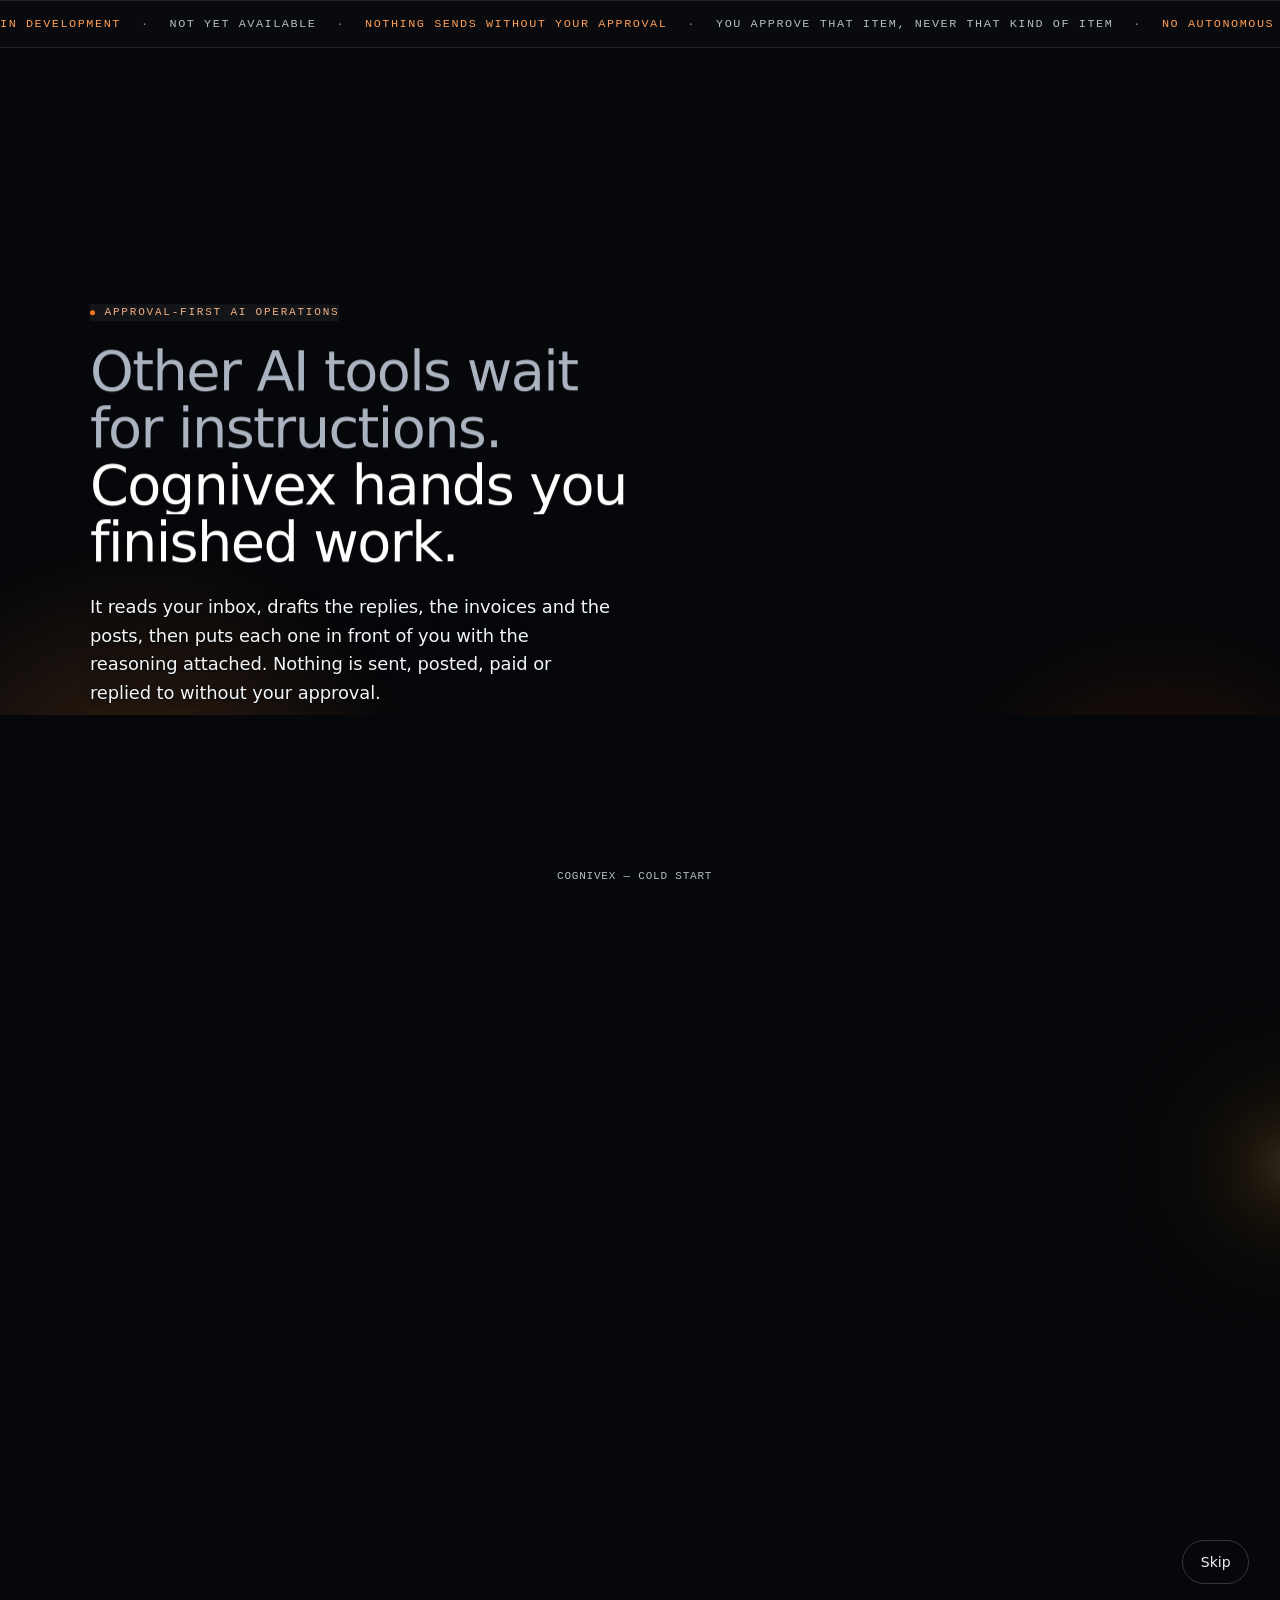
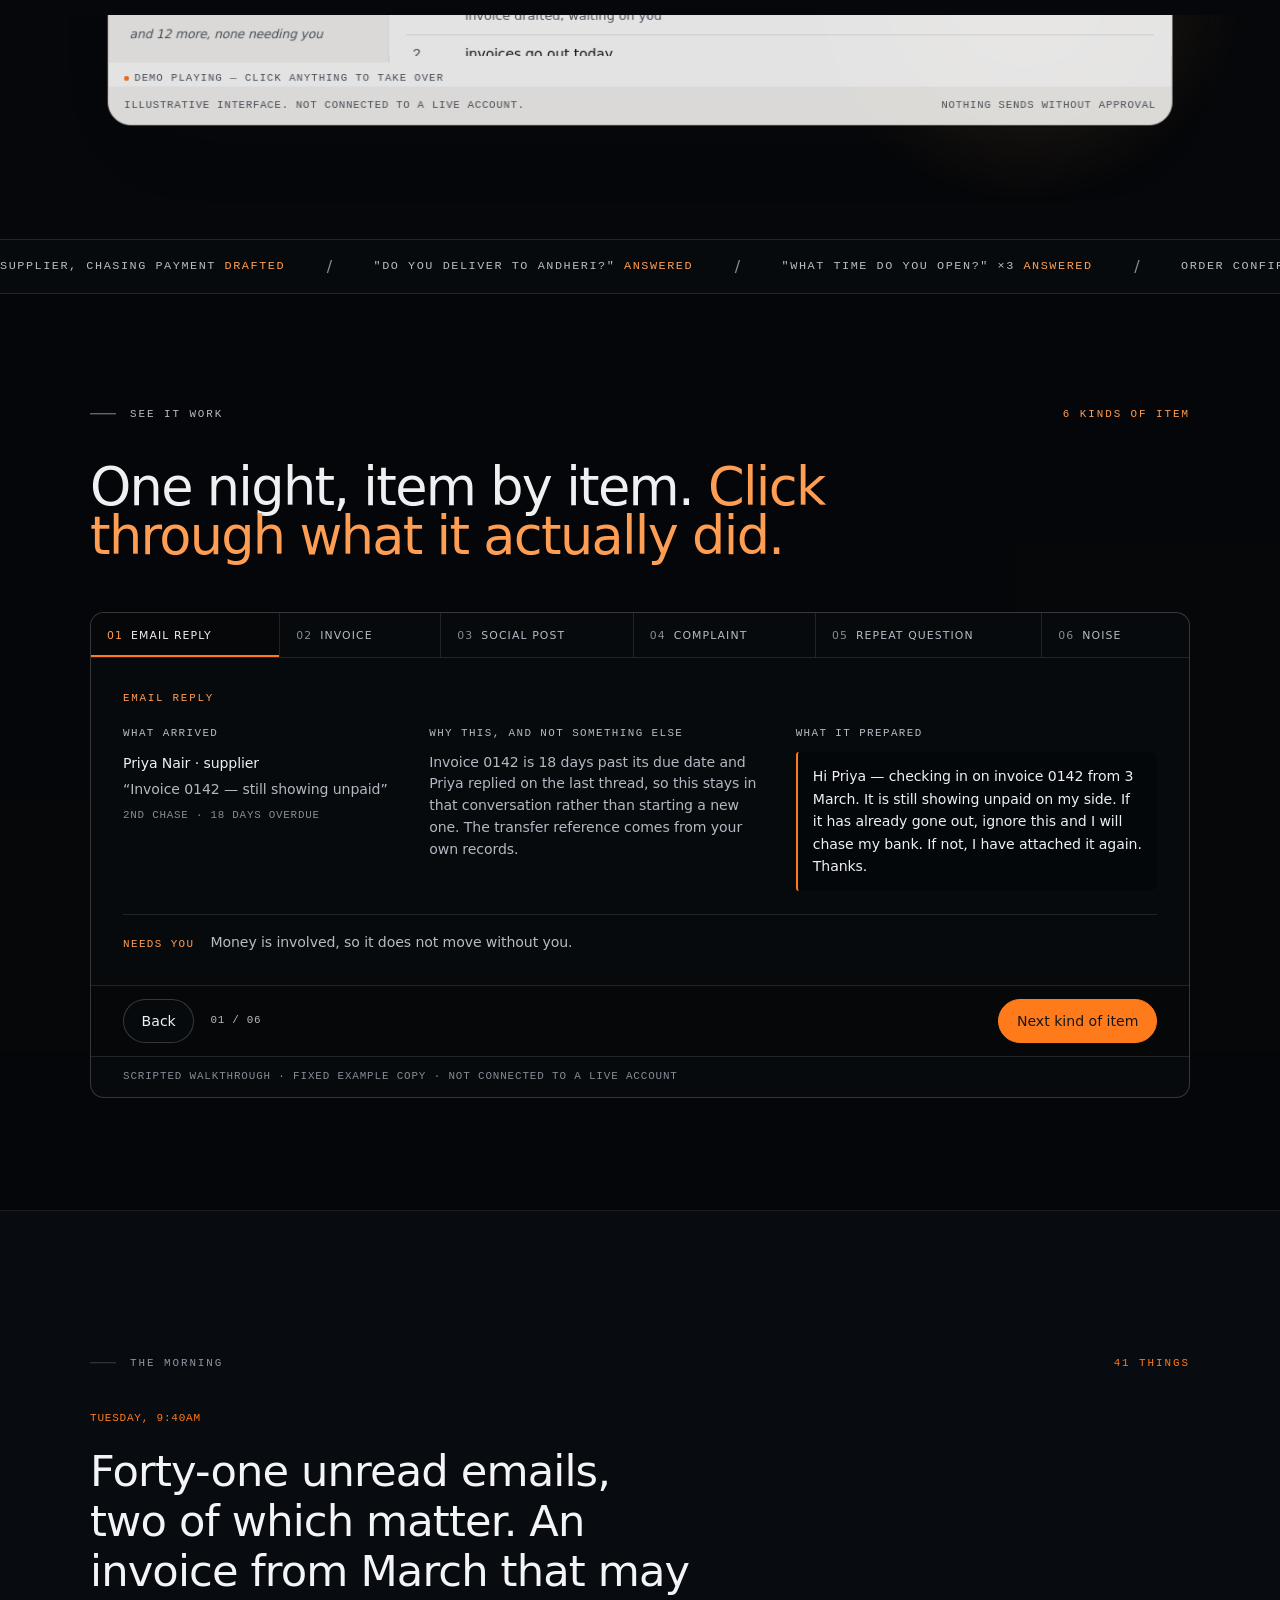
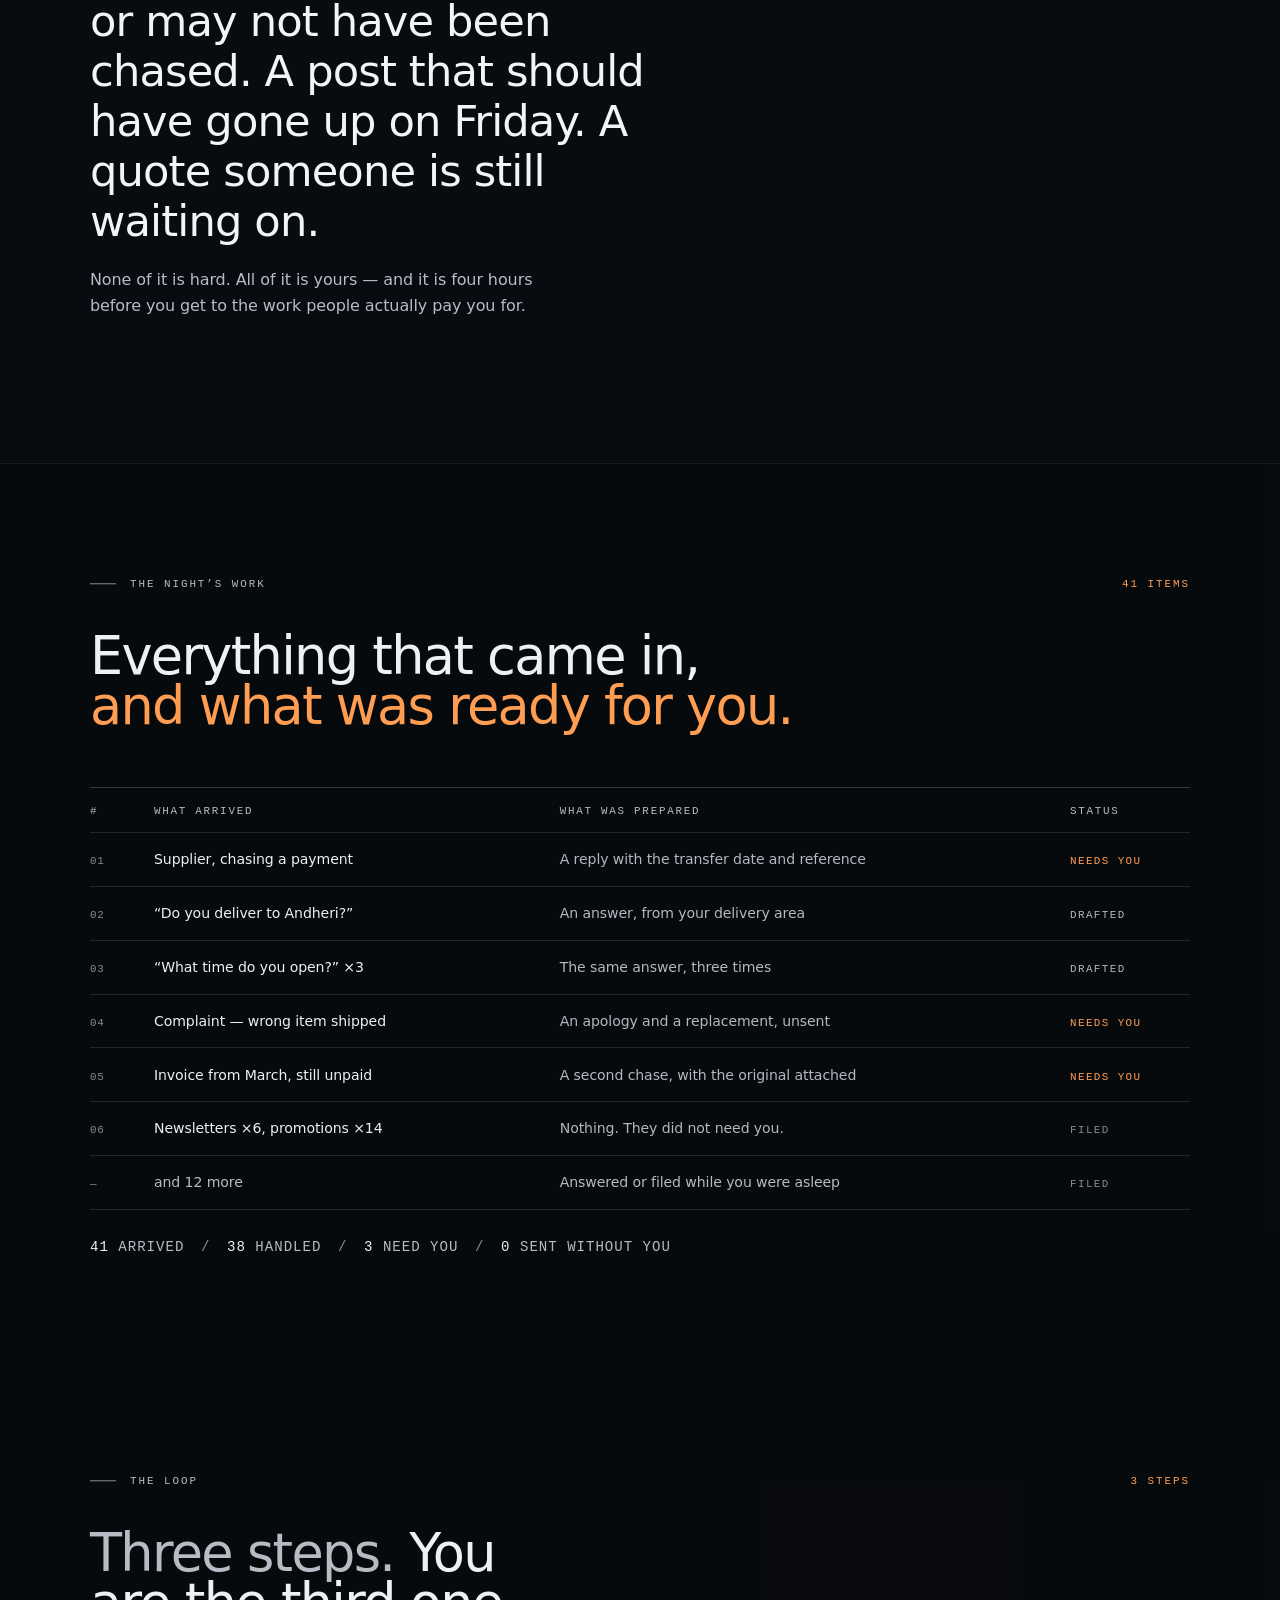
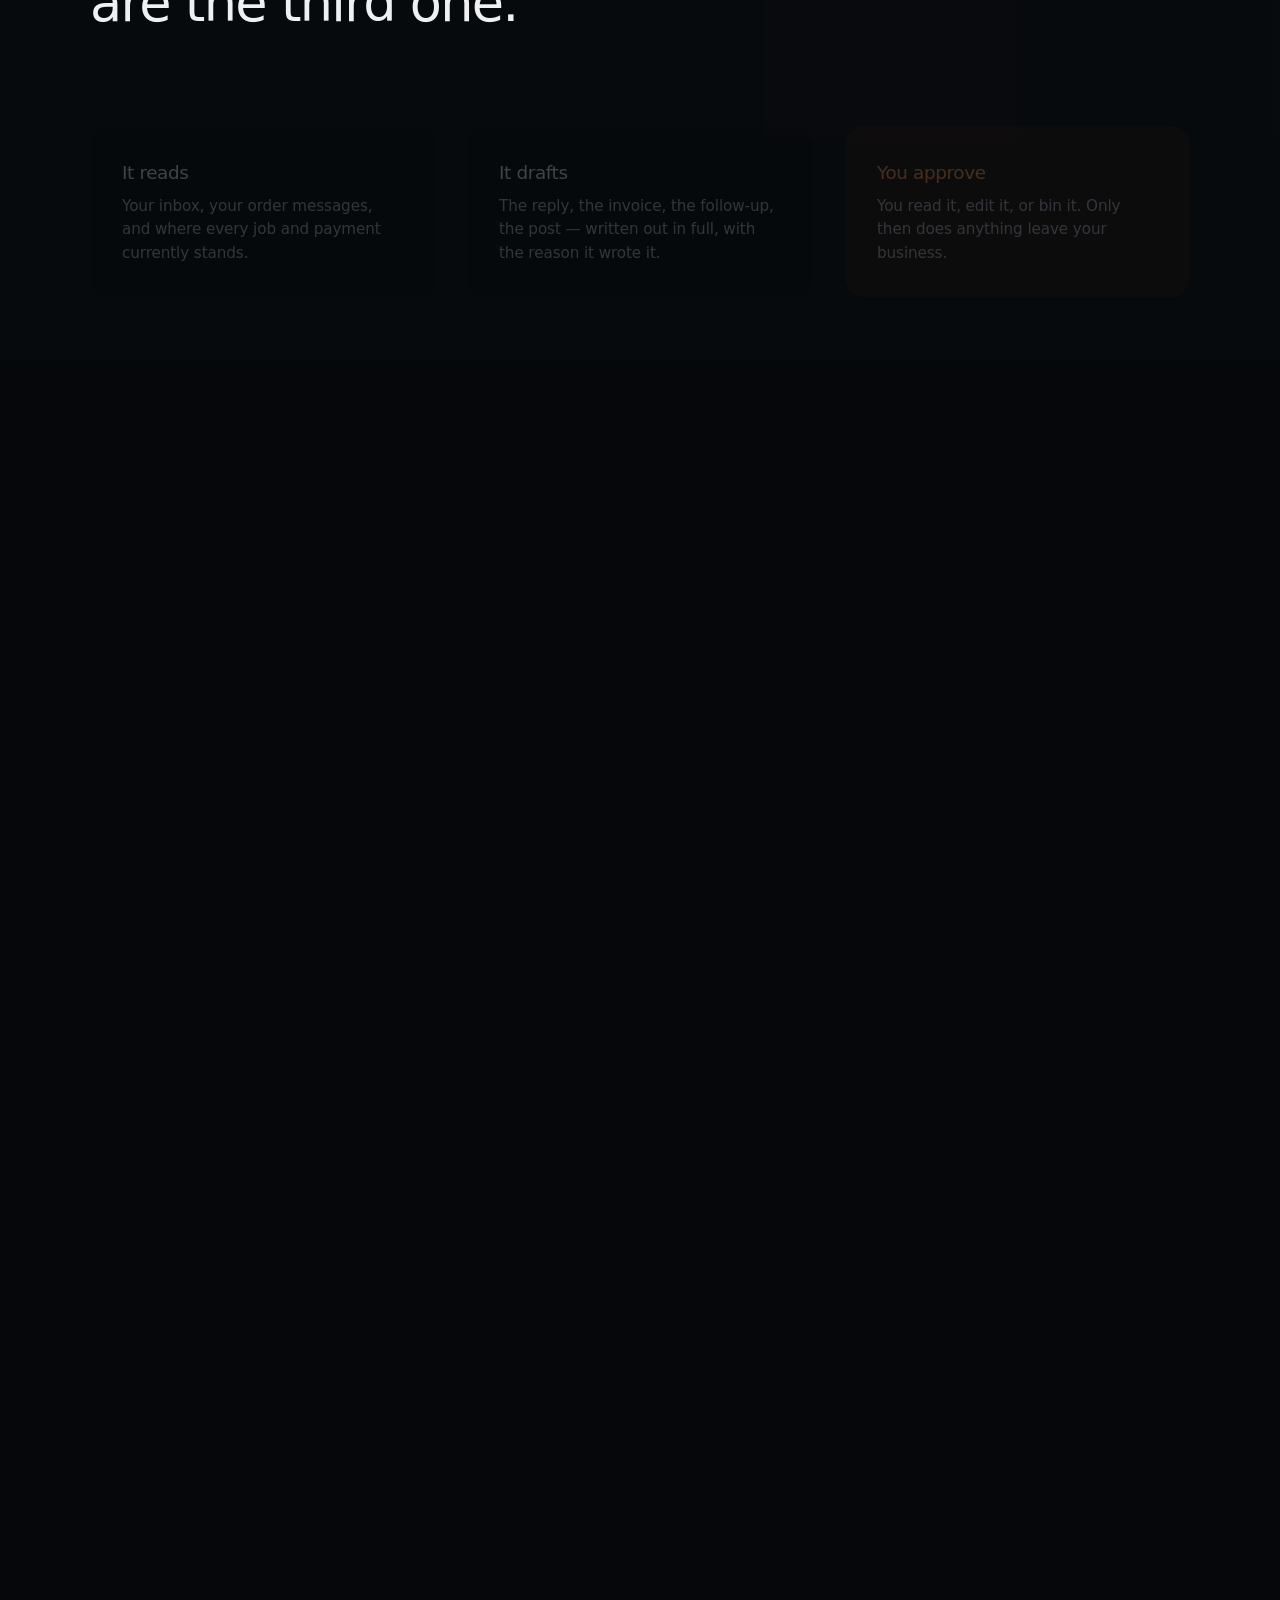
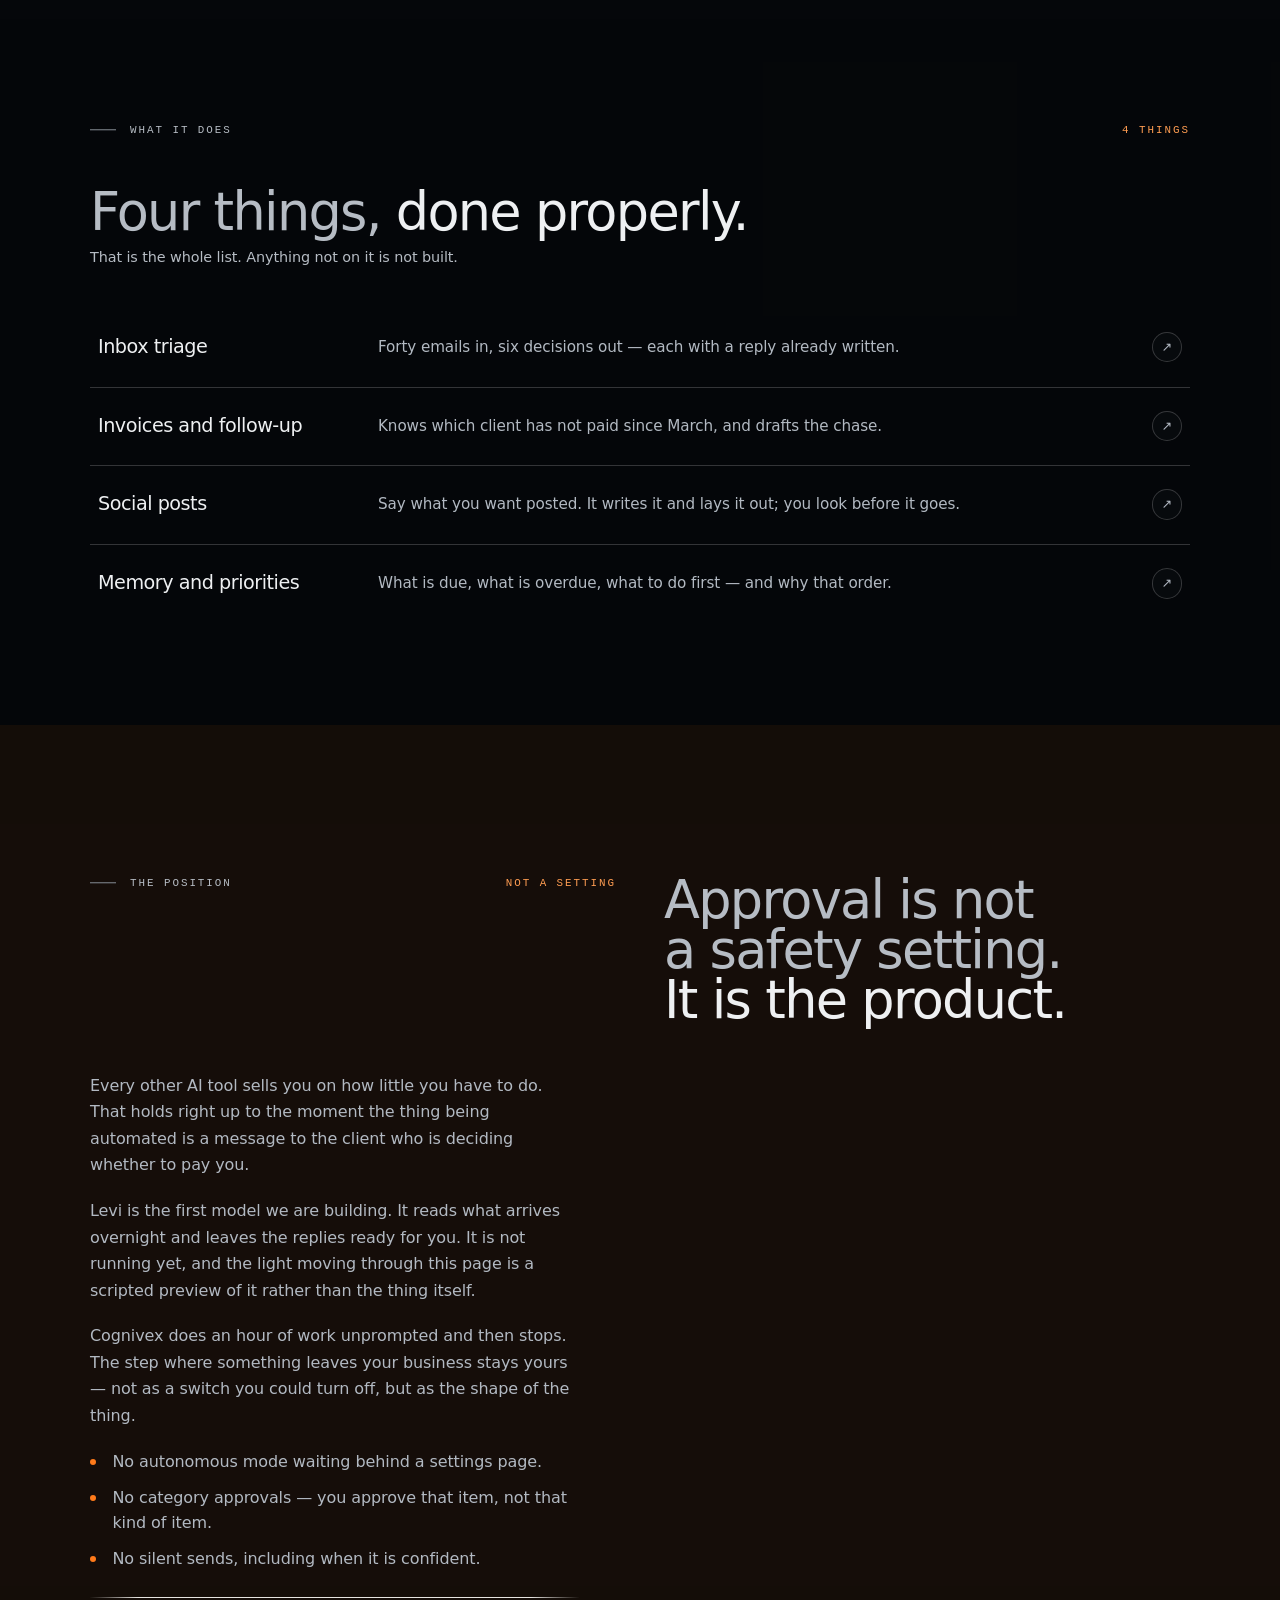
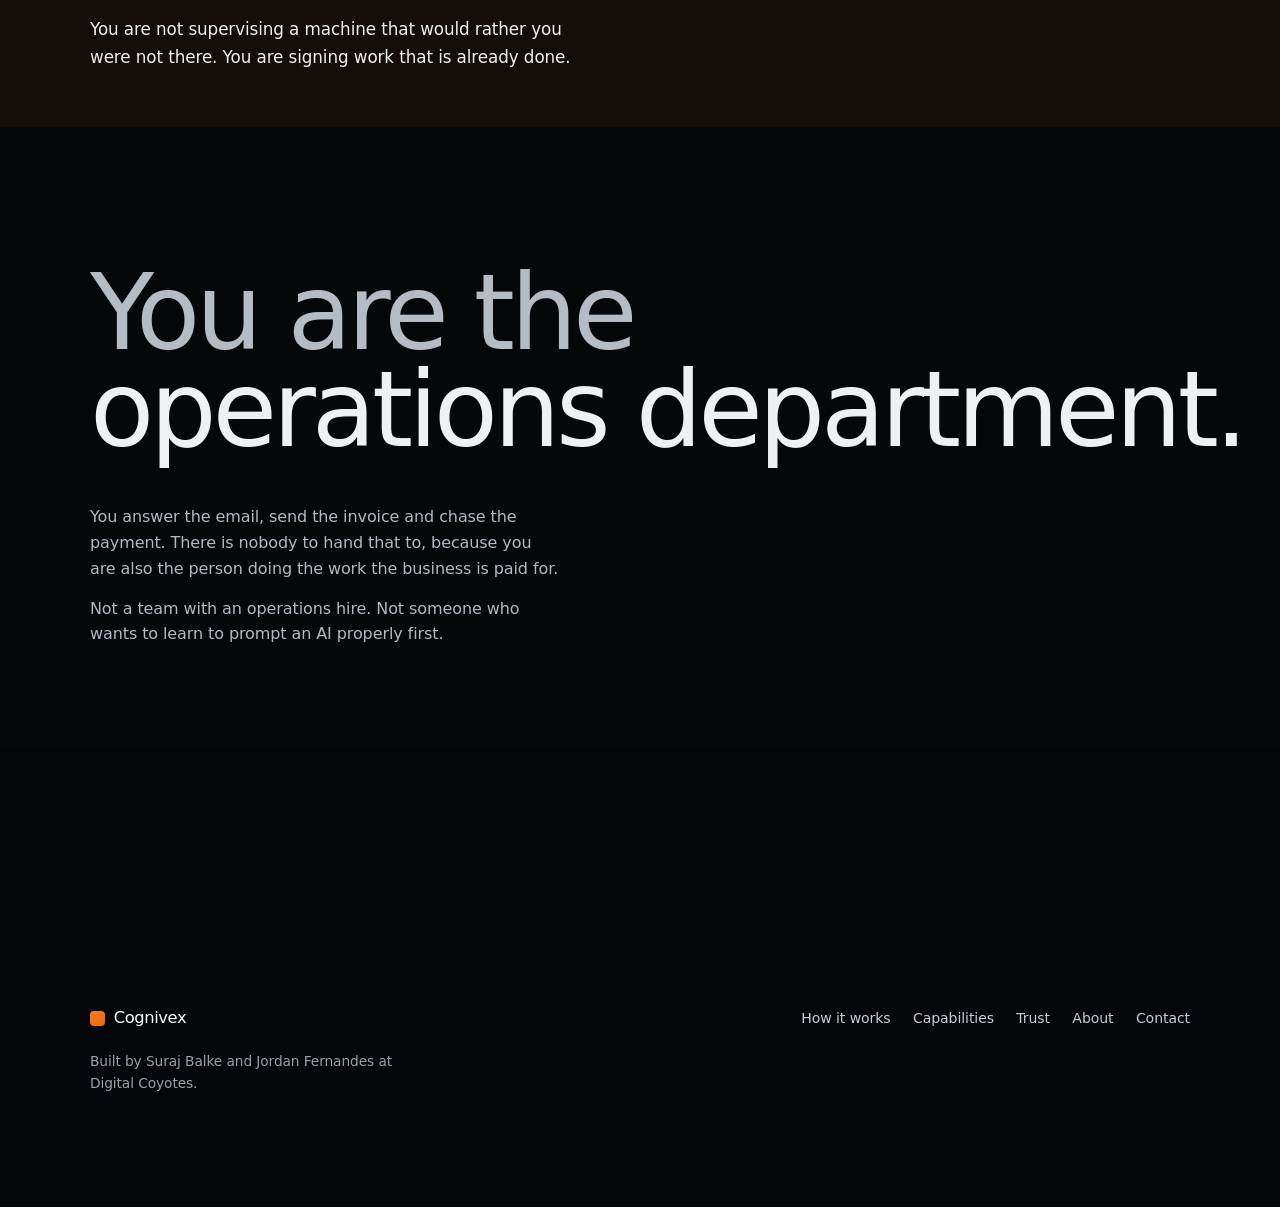
==== commit 61295e87: "Levi stops repeating himself; demo lines match the panel; 12.7KB dead code out "HE KEEPS REPEATING H" ====
--- a/index.html
+++ b/index.html
@@ -12,7 +12,7 @@
 <link rel="icon" href="/favicon.ico" sizes="32x32">
 <link rel="icon" href="/favicon.svg" type="image/svg+xml">
 <link rel="apple-touch-icon" href="/apple-touch-icon.png">
-<link rel="stylesheet" href="site.css?v=523da536">
+<link rel="stylesheet" href="site.css?v=2fef98d0">
 <!-- The cold start, in the head deliberately: it has to add its class before
      <body> exists so the black is on the first paint rather than a flash of
      the page and then a cover. It builds its own markup, so with JavaScript
@@ -947,9 +947,9 @@
      nothing else; levi-voice.js decides which line of it a visitor gets
      and remembers what they have already been told; levi.js is the light.
      levi-demo.js is home-only and narrates the demo on top. -->
-<script src="levi-lines.js?v=711715ee"></script>
+<script src="levi-lines.js?v=adcefc6f"></script>
 <script src="levi-voice.js?v=36b93a72"></script>
-<script src="levi.js?v=df0dc888"></script>
+<script src="levi.js?v=b8d7303a"></script>
 <script src="levi-demo.js?v=3337a1e7"></script>
       <!-- levi3d.js is NOT loaded. It built Levi from a flat-shaded
            icosahedron with four octahedron spikes, lit by two directional
@@ -958,7 +958,8 @@
            cannot see it rotate; facets fixed that. A soft glowing ball has no
            facets either, so the geometry has nothing left to do, and 682KB of
            Three.js plus a WebGL context would be paying for an effect that is
-           invisible. The file is still in the repo - restoring it is one line. -->
+           invisible. Removed along with vendor/three.module.min.js; both are
+           in git history (commit 570ba03 onward) if a real 3D Levi is built. -->
 <script src="motion.js?v=bc725647"></script>
 </body>
 </html>
--- a/site.css
+++ b/site.css
@@ -2501,44 +2501,6 @@
   will-change: auto;
 }
 
-/* THE FOREGROUND LAYER. One fixed canvas over the whole page, which is how a
-   WebGL object gets to be IN FRONT of HTML rather than trapped behind it -
-   the reference does the same thing with a canvas at z-index 200.
-
-   35, not 200. Above every page layer (main is 1, the hero intro 2) so Levi
-   passes over the display type, but under the masthead at 40 and under its
-   own line at 60: a bright object sweeping across the navigation would cost
-   more legibility than the depth is worth.
-
-   pointer-events: none is not optional - the whole page is underneath it. */
-.levi3d {
-  position: fixed;
-  inset: 0;
-  /* EXPLICIT, BECAUSE A CANVAS IS A REPLACED ELEMENT. inset:0 stretches a
-     normal box, but a replaced element with width:auto keeps its INTRINSIC
-     size - the drawing buffer. Measured: the buffer is viewport x devicePixel-
-     Ratio, so at 1425 CSS px and DPR 1.5 the canvas laid out at 2137px wide
-     and the star painted at buffer (847,350) landed on screen about 380px to
-     the right of where levi.js had put it, sitting on the black hole. */
-  width: 100%;
-  height: 100%;
-  display: block;
-  z-index: 35;
-  pointer-events: none;
-}
-
-/* Handover. The CSS star renders until levi3d.js has actually drawn a frame,
-   so no WebGL means no blank space - it keeps the star it already had. The
-   BUTTON stays either way: it is the keyboard and click target, and the
-   canvas cannot receive focus. The contact shadow also stays, in the DOM
-   layer behind the type, which is what reads as Levi floating above the page
-   rather than being pasted onto it. */
-.levi.is-3d .levi__core,
-
-.levi.is-3d .levi__corona,
-.levi.is-3d .levi__flare,
-.levi.is-3d .levi__trail { display: none; }
-
 .levi__star {
   position: absolute;
   left: 0; top: 0;
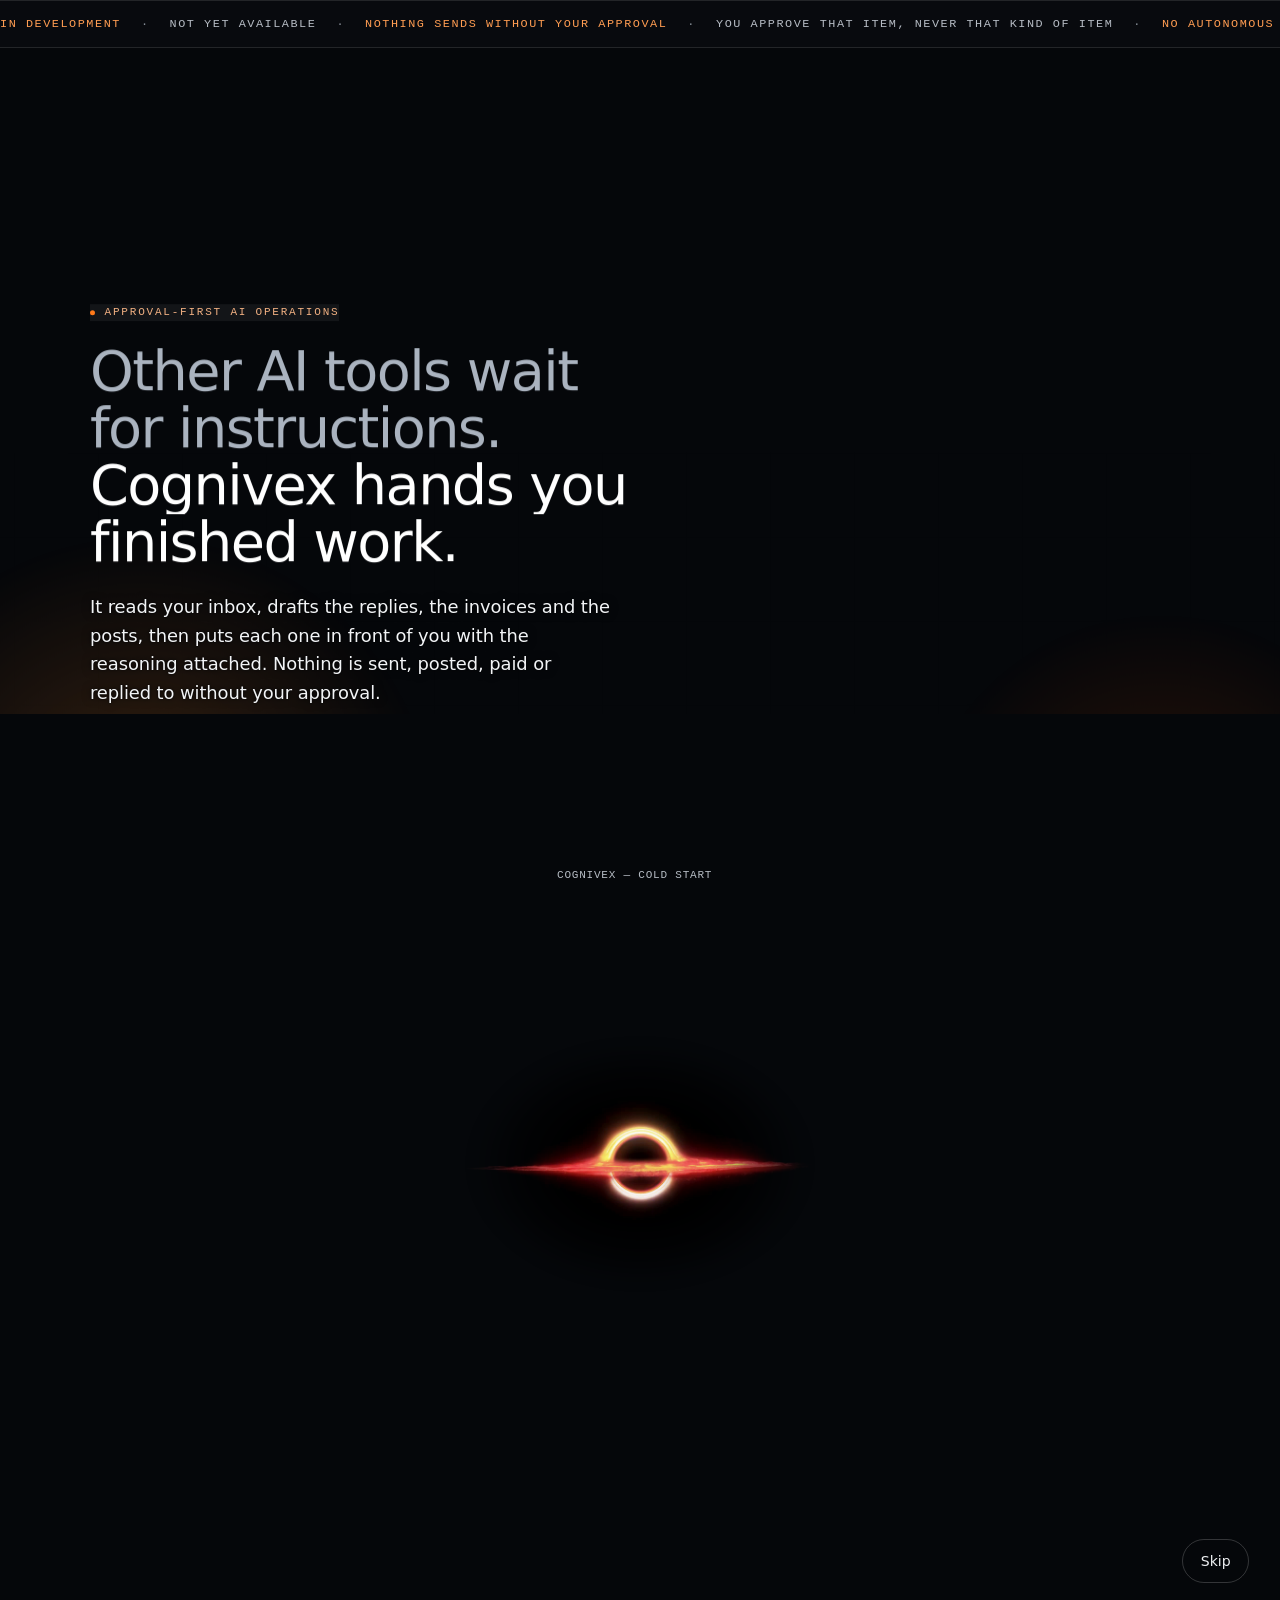
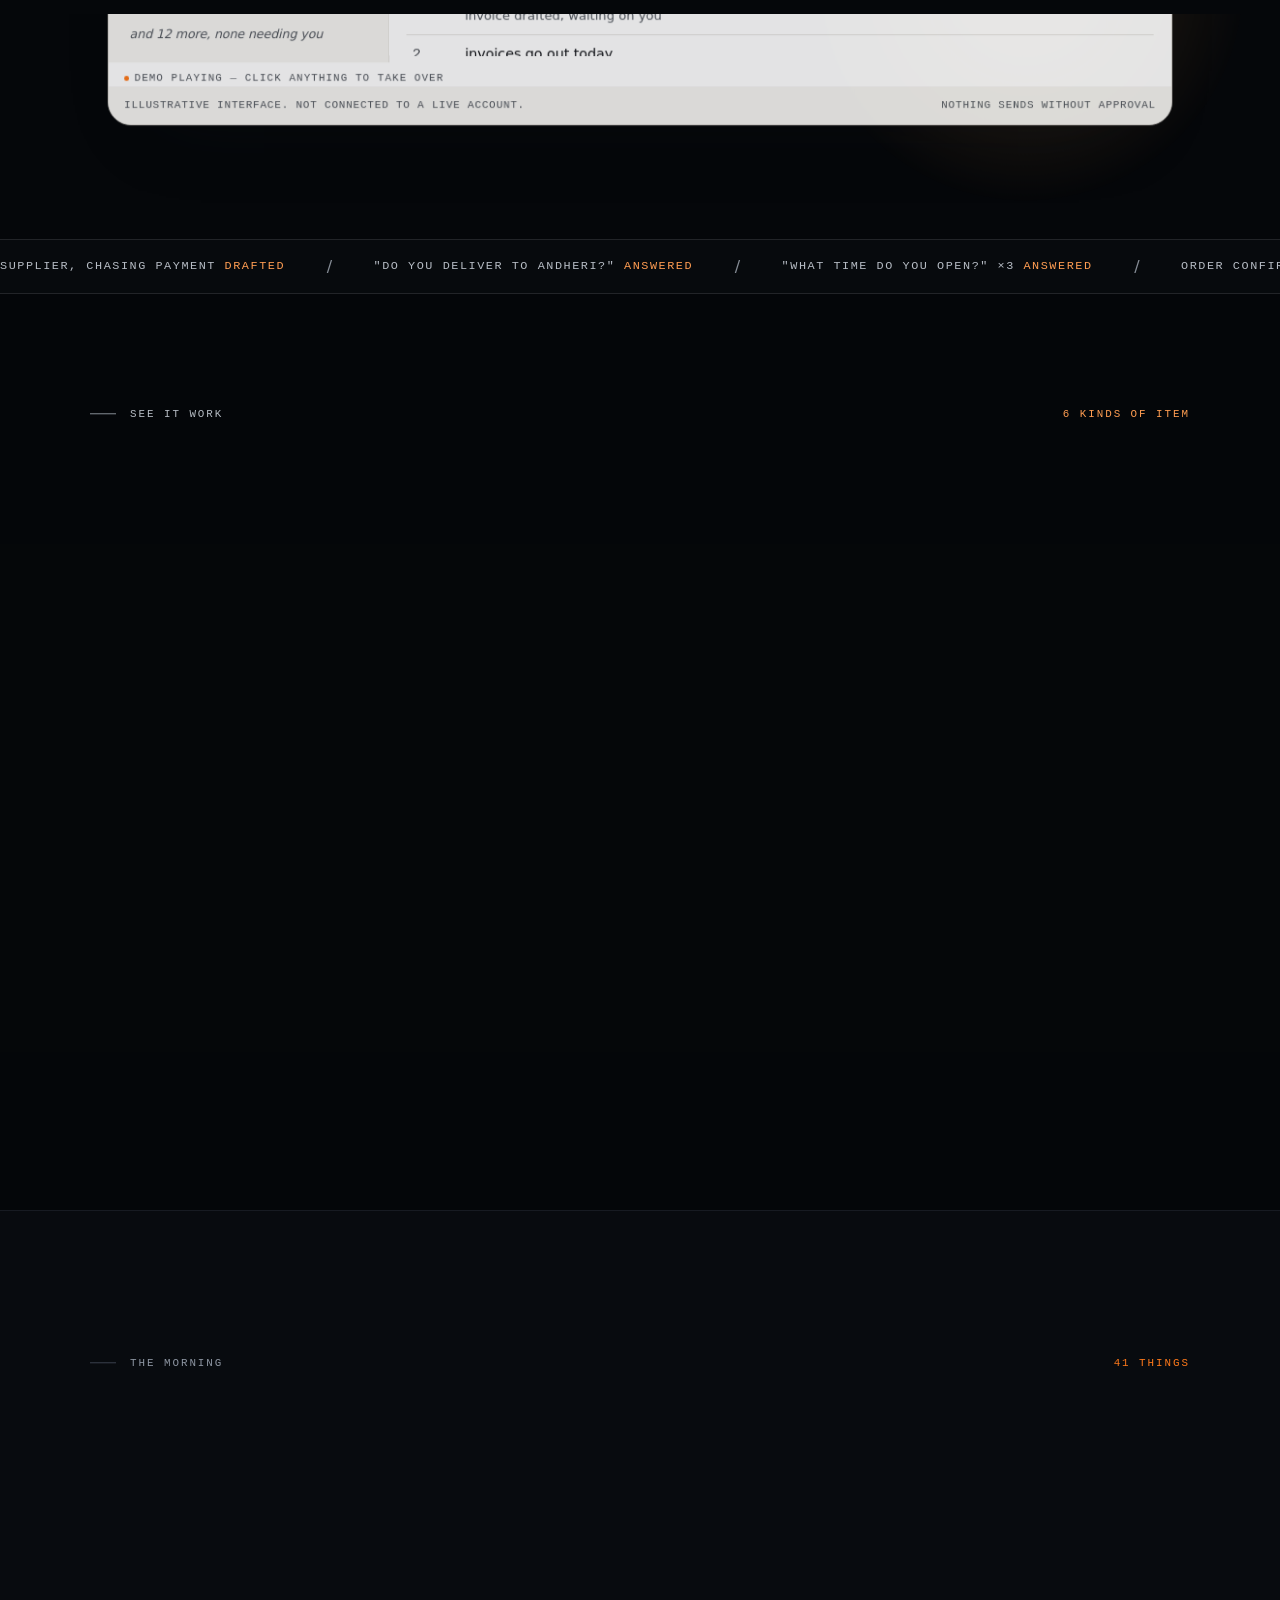
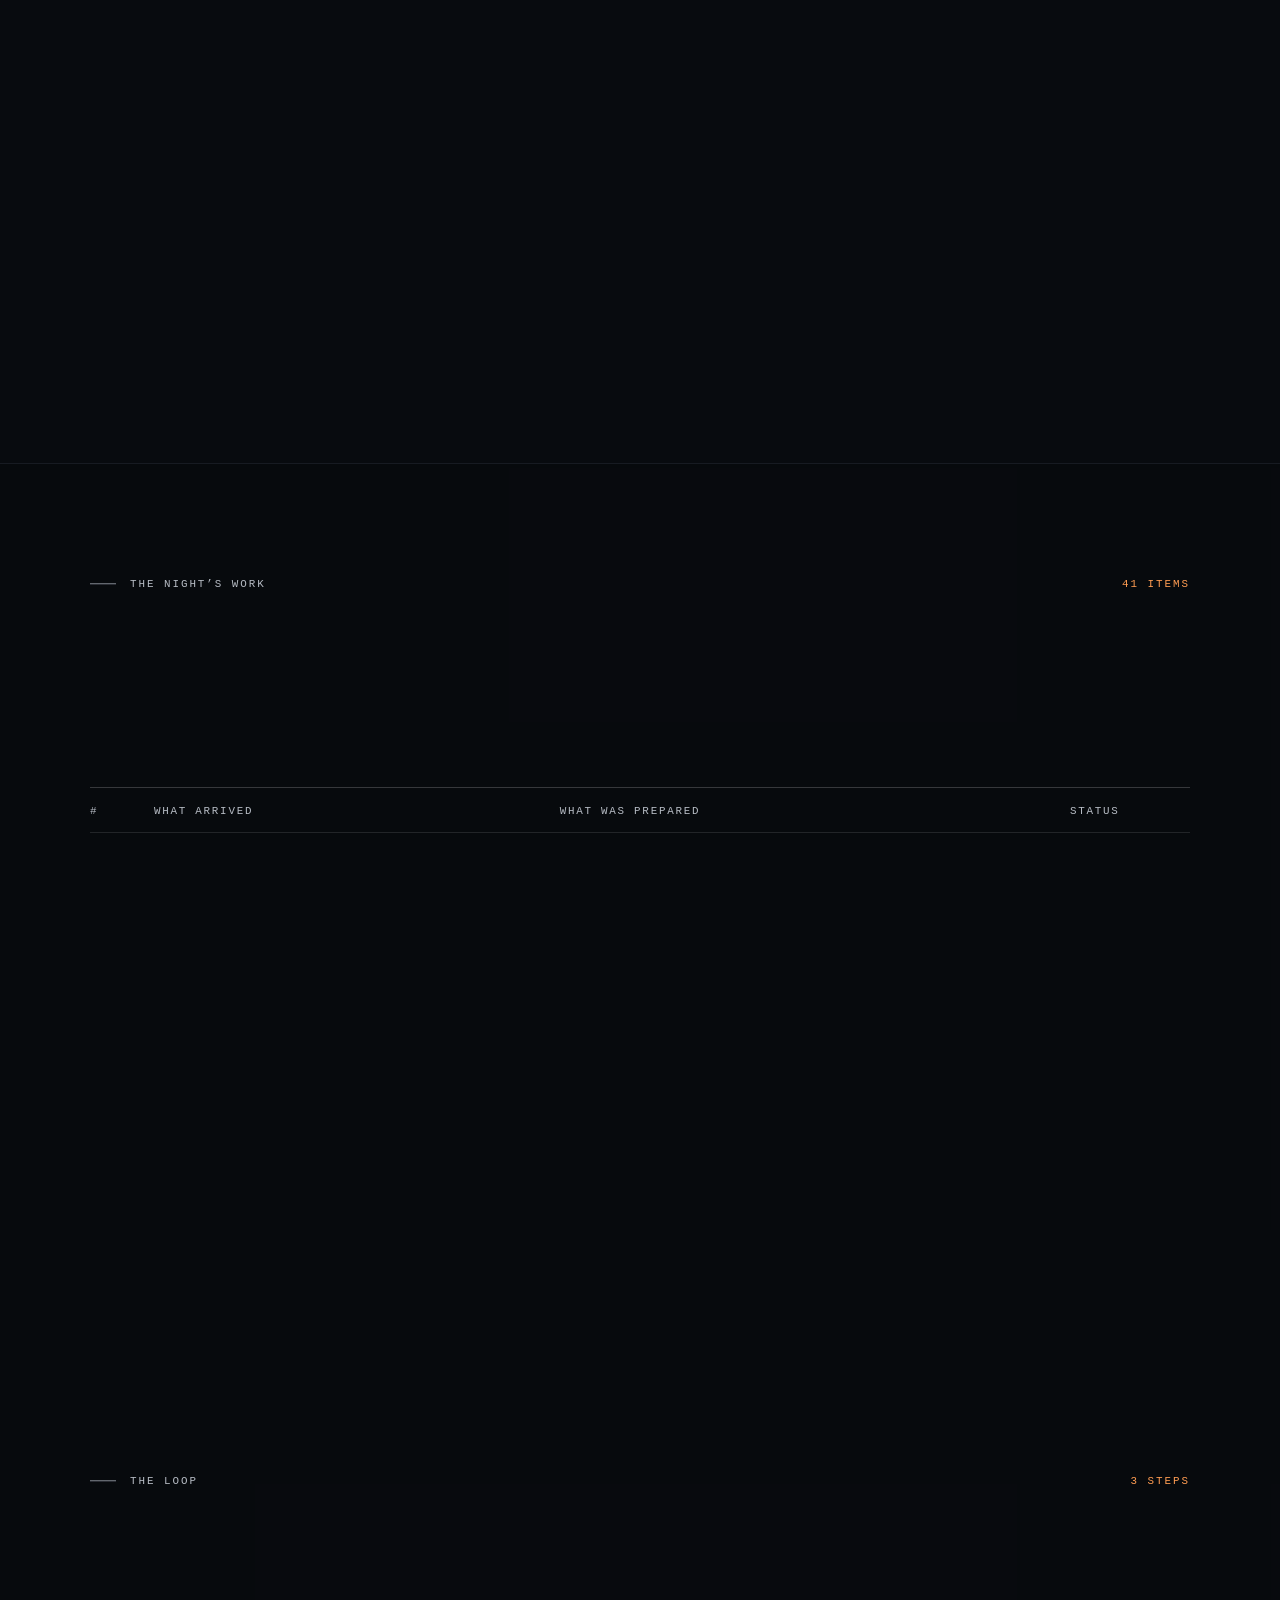
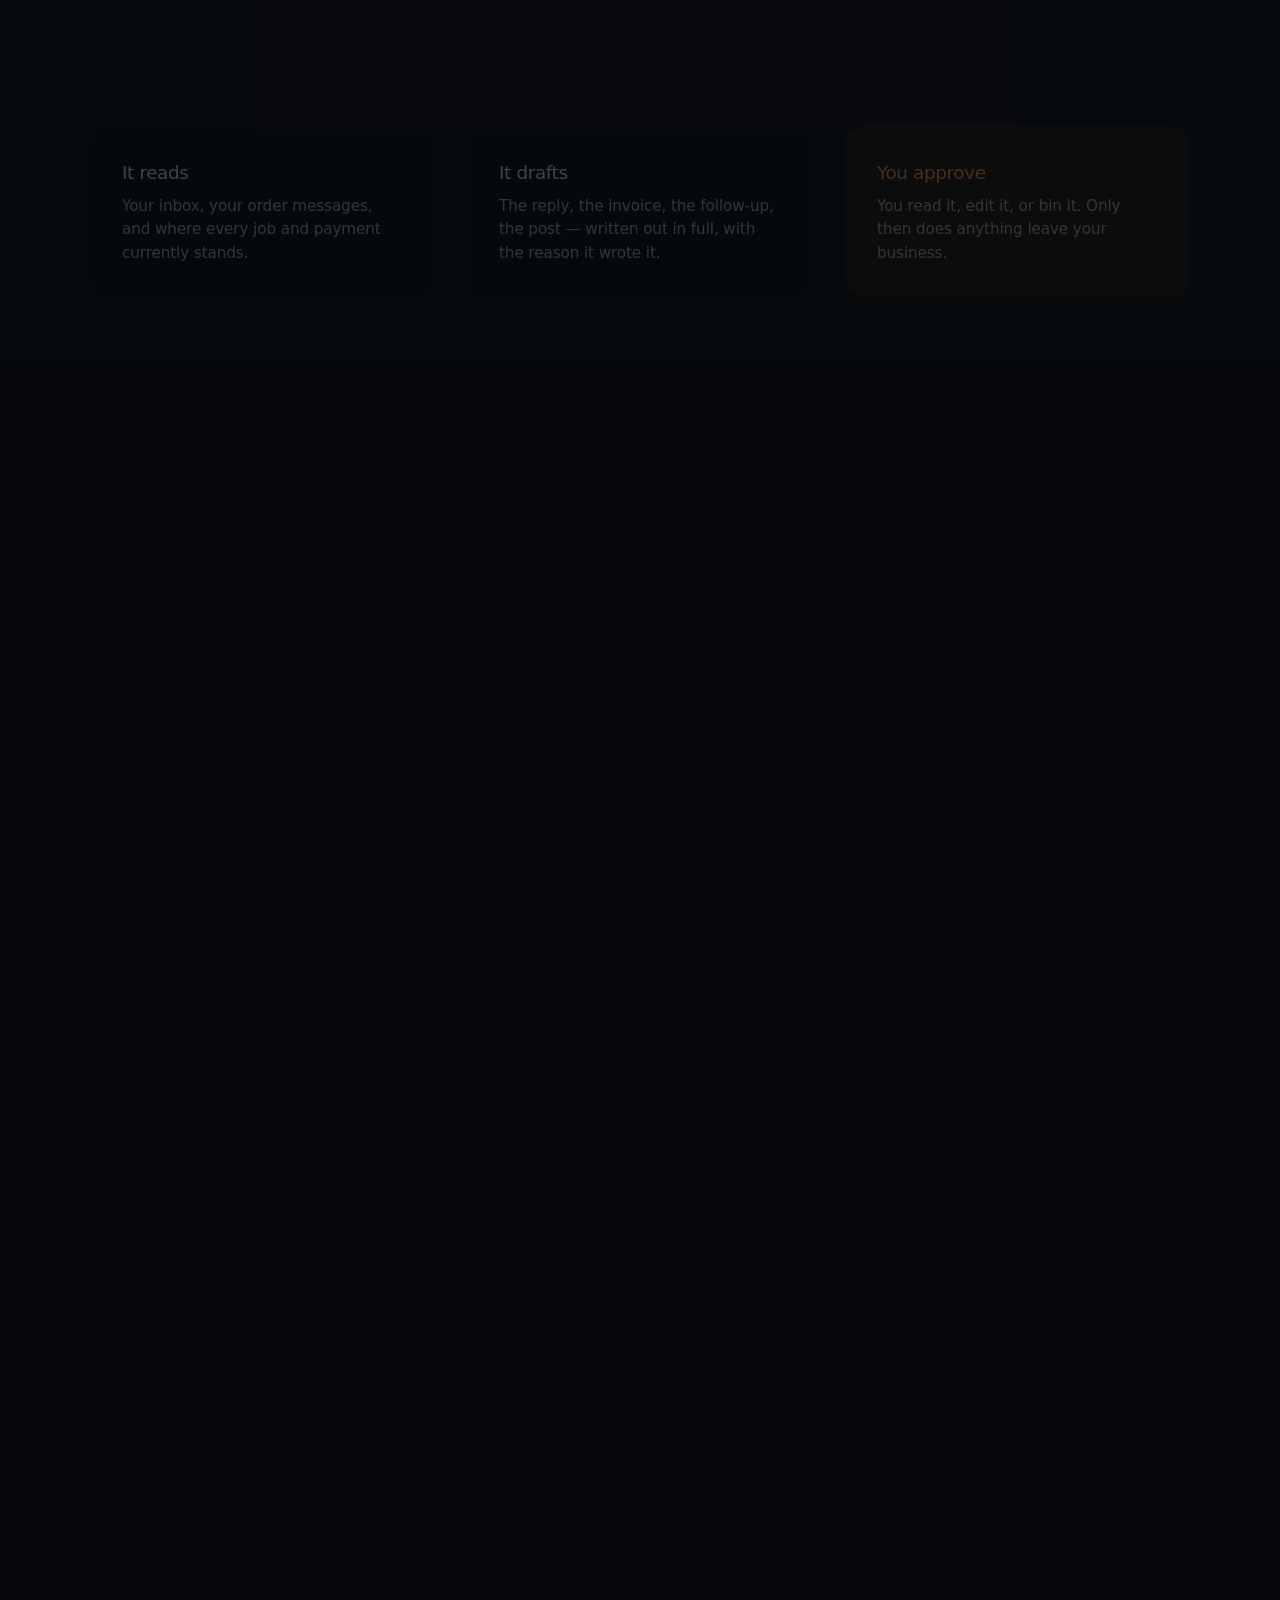
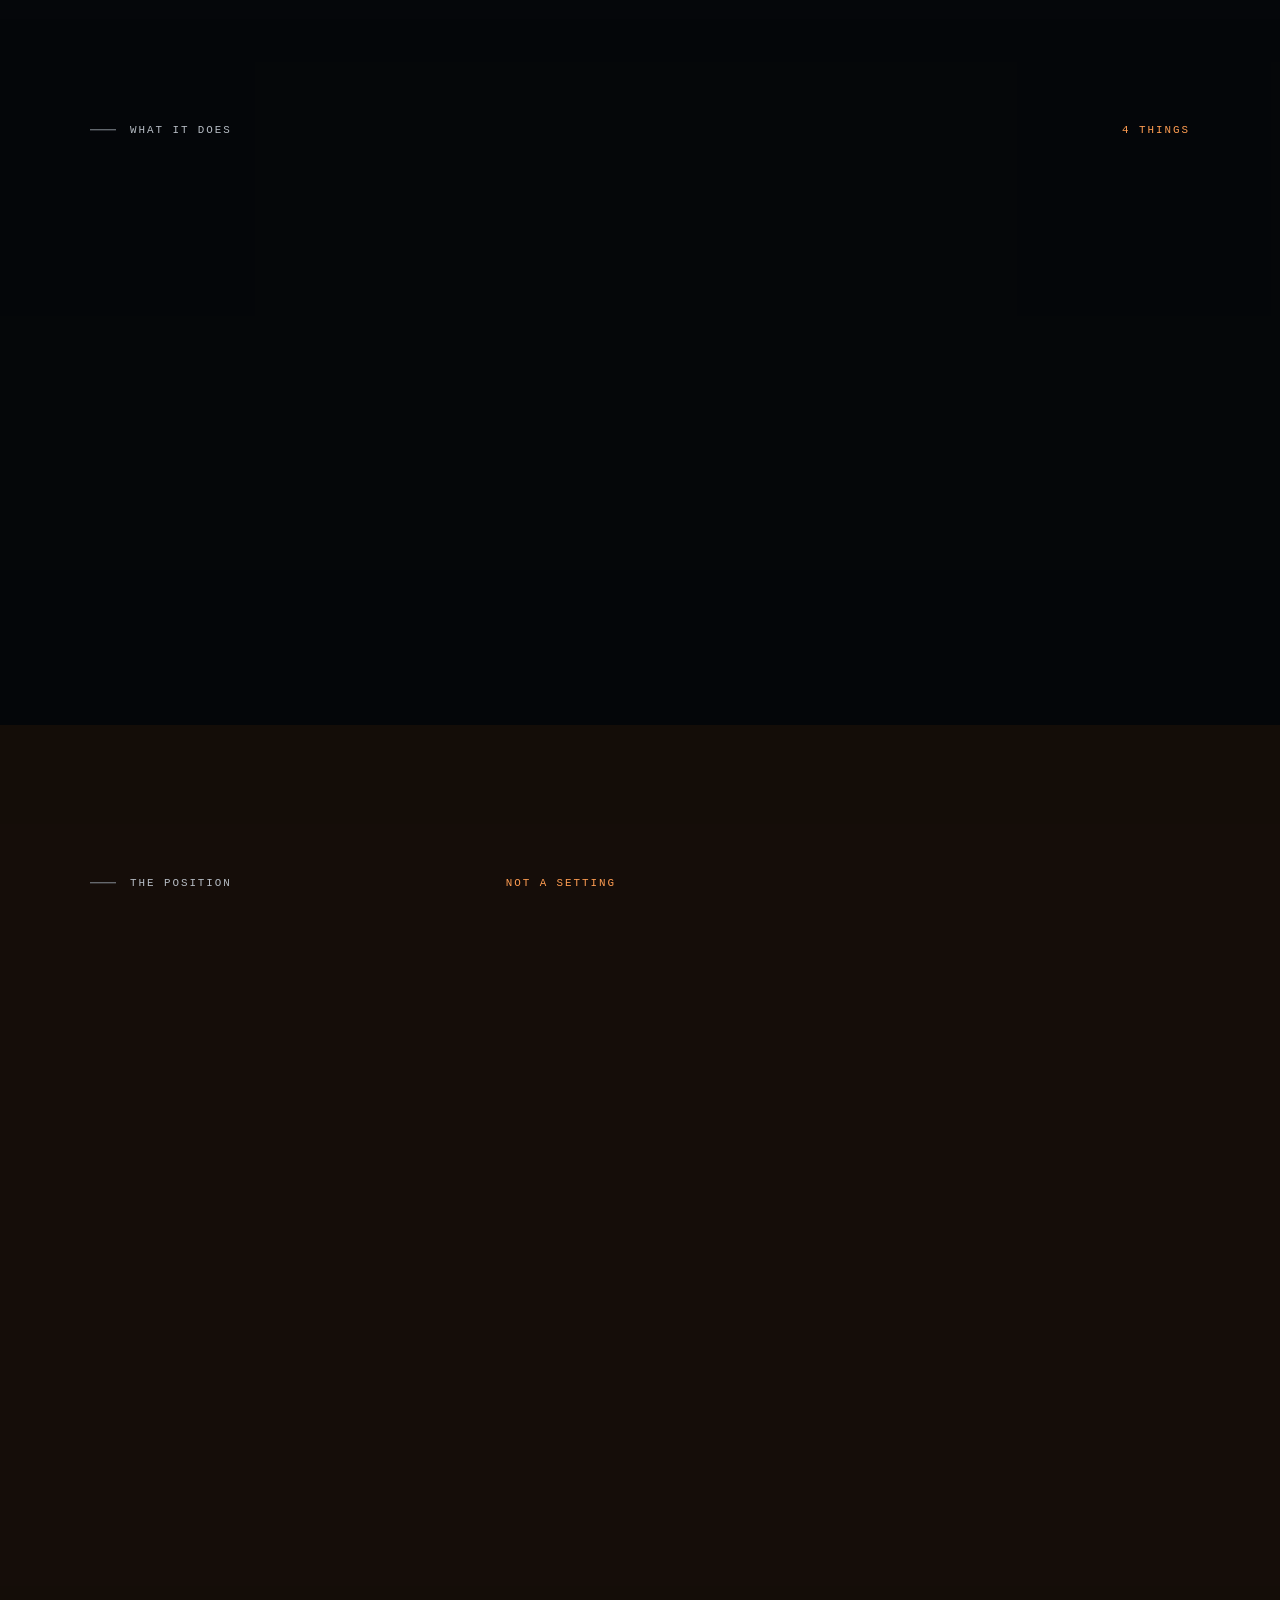
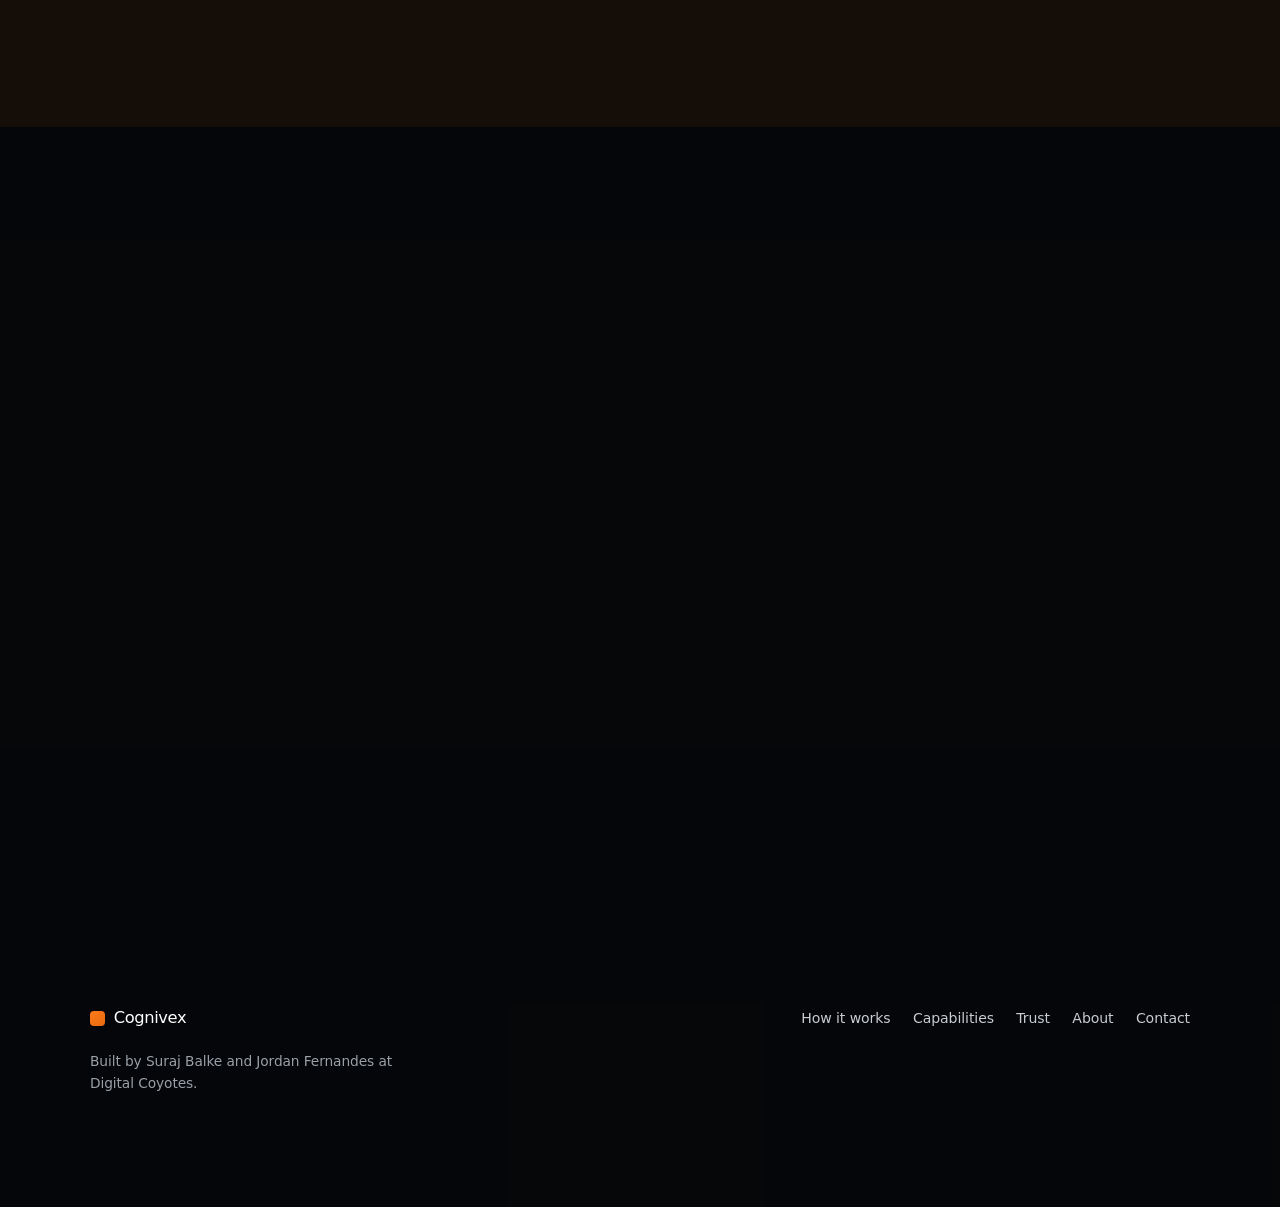
==== commit 32250fc0: "Levi looks like a toy now, follows you with his eyes, and the box rides with him Reference studied f" ====
--- a/index.html
+++ b/index.html
@@ -12,7 +12,7 @@
 <link rel="icon" href="/favicon.ico" sizes="32x32">
 <link rel="icon" href="/favicon.svg" type="image/svg+xml">
 <link rel="apple-touch-icon" href="/apple-touch-icon.png">
-<link rel="stylesheet" href="site.css?v=2fef98d0">
+<link rel="stylesheet" href="site.css?v=114e1fff">
 <!-- The cold start, in the head deliberately: it has to add its class before
      <body> exists so the black is on the first paint rather than a flash of
      the page and then a cover. It builds its own markup, so with JavaScript
@@ -949,7 +949,7 @@
      levi-demo.js is home-only and narrates the demo on top. -->
 <script src="levi-lines.js?v=adcefc6f"></script>
 <script src="levi-voice.js?v=36b93a72"></script>
-<script src="levi.js?v=b8d7303a"></script>
+<script src="levi.js?v=b7515659"></script>
 <script src="levi-demo.js?v=3337a1e7"></script>
       <!-- levi3d.js is NOT loaded. It built Levi from a flat-shaded
            icosahedron with four octahedron spikes, lit by two directional
--- a/site.css
+++ b/site.css
@@ -2627,12 +2627,14 @@
 }
 .levi__corona {
   width: 120px; height: 120px;
-  background: rgb(255 158 66 / 62%);
+  /* Lower than it was (62%): the glossy body is the character now, and a
+     strong corona flattens exactly the shading that makes it round. */
+  background: rgb(255 158 66 / 46%);
   filter: blur(34px) saturate(1.7);
 }
 .levi__flare {
   width: 300px; height: 300px;
-  background: rgb(255 120 26 / 26%);
+  background: rgb(255 120 26 / 17%);   /* was 26%: it read as brown haze */
   filter: blur(100px);
 }
 
@@ -2672,18 +2674,83 @@
   margin: -32px 0 0 -32px;
   border-radius: 50%;
   pointer-events: none;
+  /* A TOY, NOT A STICKER. The reference's bee reads as an object because
+     three things are true of its surface and none of them were true of this
+     one: there is a hard specular window where the key light hits, the far
+     side falls into a real core shadow, and the ground throws a little warm
+     light back up into the lower rim. One gradient could not say any of
+     that - it was a disc with a vignette. So three layers, top-down:
+       specular   a small, near-white, fairly HARD-edged window, top-left.
+                  Soft highlights read as matte; hard ones read as glossy.
+       sheen      the broad, soft falloff around it.
+       body       warm-light to deep-orange across the sphere, lit from the
+                  same top-left the specular claims.
+     The inset shadows do the core shadow and the fill; ::after (below) does
+     the bounce. Everything is lit from one light, which is the whole trick. */
   background:
-    radial-gradient(circle at 38% 32%,
-      rgb(255 226 176) 0%,
-      rgb(255 154 54)  46%,
-      rgb(233 112 20)  100%);
+    radial-gradient(ellipse 13% 9% at 36% 30%,
+      rgb(255 255 255 / 97%) 0 52%, rgb(255 255 255 / 0) 100%),
+    radial-gradient(circle at 38% 33%,
+      rgb(255 238 212 / 46%) 0%, rgb(255 238 212 / 0) 30%),
+    radial-gradient(circle at 42% 36%,
+      #ffb65c 0%, #ff8b25 30%, #f26c10 56%, #bd4b0b 86%, #8c3406 100%);
   box-shadow:
-    0 0 0 1px rgb(120 52 0 / 22%),
-    0 6px 18px rgb(96 40 0 / 30%),
-    inset 0 -4px 10px rgb(150 62 0 / 26%);
+    inset -6px -8px 13px rgb(104 34 0 / 46%),
+    inset 3px 4px 7px rgb(255 228 186 / 32%),
+    0 0 0 1px rgb(120 52 0 / 18%);
   display: grid;
   place-items: center;
 }
+
+/* BOUNCE LIGHT. A thin warm crescent along the lower-right rim: light from
+   the page thrown back up into the underside. It is the single strongest cue
+   that a circle is a sphere, and it costs one pseudo-element. Painted over
+   the body but confined to the rim, so it never reaches the face. */
+.levi__body::after {
+  content: "";
+  position: absolute;
+  inset: 0;
+  border-radius: 50%;
+  pointer-events: none;
+  background: radial-gradient(circle at 64% 70%,
+    rgb(255 196 128 / 0) 58%, rgb(255 196 128 / 50%) 66%, rgb(255 196 128 / 0) 74%);
+}
+
+/* THE CAST SHADOW - the reference's real signature.
+   A flat, soft ellipse on the page below and to the right of him, in a dark
+   warm tone rather than grey, so it reads as HIS shadow on THIS surface. It
+   lives in .levi, so it follows the station; it deliberately cancels the
+   vertical breath (--levi-by) so it stays on the ground while the body bobs
+   above it, and it tightens and darkens as he comes down (--levi-h, from
+   -1 high to +1 low). That is what turns a bob into altitude.
+   Behind the body by DOM order. On the dark homepage it all but vanishes,
+   which is right: a light does not cast a visible shadow onto the dark. */
+.levi__cast {
+  position: absolute;
+  left: 50%; top: 50%;
+  width: 56px; height: 16px;
+  margin: -8px 0 0 -28px;
+  border-radius: 50%;
+  pointer-events: none;
+  background: rgb(92 38 4 / 30%);
+  filter: blur(4px);
+  transform:
+    translate(14px, calc(40px - var(--levi-by, 0px)))
+    scale(calc(1 + var(--levi-h, 0) * .14), calc(1 + var(--levi-h, 0) * .10));
+  opacity: calc(.82 + var(--levi-h, 0) * .18);
+}
+@media (max-width: 700px) {
+  .levi__cast { width: 46px; height: 13px; margin: -6.5px 0 0 -23px;
+    transform: translate(11px, calc(33px - var(--levi-by, 0px))); }
+}
+
+/* THE FACE TURNS. Eyes slide toward --look-x/--look-y and the mouth follows
+   at three quarters. On a sphere whose highlight stays put, that parallax
+   reads as the whole head rotating to look - not as features sliding on a
+   decal. `translate` (the individual property), so it composes with the
+   margins that place them and with nothing GSAP owns. */
+.levi__eye   { translate: var(--look-x, 0px) var(--look-y, 0px); }
+.levi__mouth { translate: calc(var(--look-x, 0px) * .75) calc(var(--look-y, 0px) * .6); }
 
 .levi__eye,
 .levi__mouth {
@@ -2693,6 +2760,16 @@
   pointer-events: none;
 }
 
+/* CATCHLIGHTS. A flat black oval on a glossy sphere reads as a decal; the
+   same oval with one hard white point in it reads as a wet eye reflecting
+   the same key light as the body's specular - which is also top-left, so the
+   face and the surface agree about where the light is. Drawn as a gradient
+   on the eye itself, so it squashes away with the eye during a blink. */
+.levi__eye {
+  background:
+    radial-gradient(circle at 64% 30%, rgb(255 255 255 / 92%) 0 17%, rgb(255 255 255 / 0) 23%),
+    #14161a;
+}
 .levi__eye {
   top: 50%;
   width:  var(--e-w,  8px);
@@ -2803,10 +2880,19 @@
   --say-accent: #ff9d52;
   --say-edge:   rgb(255 255 255 / 13%);
 
+  /* IT FOLLOWS HIM AGAIN - and this time it can.
+     It was docked because a box that followed him flickered. The cause was
+     never following; it was that his BREATHING was written into the position
+     every placement decision read, so the box inherited a +/-18px wobble and
+     oscillated across its own thresholds. The breath is a separate transform
+     layer now (--levi-bx/by) that nothing measures. levi.js places this box
+     from the STATION alone - stable to the pixel between moves - beside him,
+     tail pointing at him, clamped to the viewport. left/top rather than a
+     transform because GSAP owns this element's transform for the reveal. */
   position: absolute;
-  left: clamp(12px, 2vw, 28px);
-  top: auto;
-  bottom: clamp(12px, 2.5vh, 26px);
+  left: var(--say-l, 12px);
+  top: var(--say-t, 80px);
+  bottom: auto;
   width: 20.5rem;
   min-width: 20.5rem;
   pointer-events: none;
@@ -2855,6 +2941,49 @@
 }
 
 .levi__speech::after { content: none; }
+
+/* THE TAIL. A speech box that follows someone has to say WHO is speaking,
+   and a pointer at him says it faster than the LEVI label does - which is
+   why the banter pill, which drops the label, still reads as his. It points
+   left by default (he is on the box's left) and flips with the box. --tail-y
+   is set per frame so it tracks him even when the box is clamped at a screen
+   edge and he is not at its middle. */
+.levi__speech::before {
+  content: "";
+  position: absolute;
+  top: var(--tail-y, 50%);
+  left: -6px;
+  width: 11px; height: 11px;
+  margin-top: -5.5px;
+  background: var(--say-bg);
+  border-left: 1px solid var(--say-edge);
+  border-bottom: 1px solid var(--say-edge);
+  transform: rotate(45deg);
+  pointer-events: none;
+}
+.levi__speech.is-flip::before {
+  left: auto; right: -6px;
+  border-left: 0; border-bottom: 0;
+  border-right: 1px solid var(--say-edge);
+  border-top: 1px solid var(--say-edge);
+}
+/* Stacked (the phone case): the tail moves to the edge facing him and
+   tracks his x, so it still points at him when the box is clamped sideways. */
+.levi__speech.is-below::before,
+.levi__speech.is-above::before {
+  left: var(--tail-x, 50%);
+  margin: 0 0 0 -5.5px;
+}
+.levi__speech.is-below::before {
+  top: -6px;
+  border-bottom: 0;
+  border-top: 1px solid var(--say-edge);
+}
+.levi__speech.is-above::before {
+  top: auto; bottom: -6px;
+  border-left: 0;
+  border-right: 1px solid var(--say-edge);
+}
 .levi__speech--tail::after {
   content: "";
   position: absolute;
@@ -2965,27 +3094,6 @@
   .levi-note { max-width: 30ch; bottom: .6rem; }
 }
 
-/* THE DOCK MOVES TO THE TOP ON SMALL SCREENS, AND ONLY THERE.
-
-   The bottom-left corner is the right dock on a wide screen: the layout is
-   centred with real margins there, so the corner is empty. On a phone the
-   layout is edge to edge and the corner is not empty - it is where controls
-   live. Measured at 390x844 across nineteen scroll positions, a bottom dock
-   landed on 29 controls and 50 blocks of copy; the same box under the masthead
-   landed on 8 and 28. The walkthrough's own "go" button was one of the 29,
-   half-covered - taps still reached it (the box is pointer-events: none, and
-   elementFromPoint confirmed the button was the hit target) but a control you
-   cannot read is not a control you can use.
-
-   Under the masthead rather than over it: the masthead measured 63px and is
-   sticky, so it is the one thing guaranteed to be at the top of every screen.
-   Sitting below it means the box never fights it. */
-@media (max-width: 1024px) {
-  .levi__speech {
-    top: calc(var(--masthead-h, 63px) + 10px);
-    bottom: auto;
-  }
-}
 
 @media (prefers-reduced-motion: reduce) {
   .levi__speech { transition: none; }
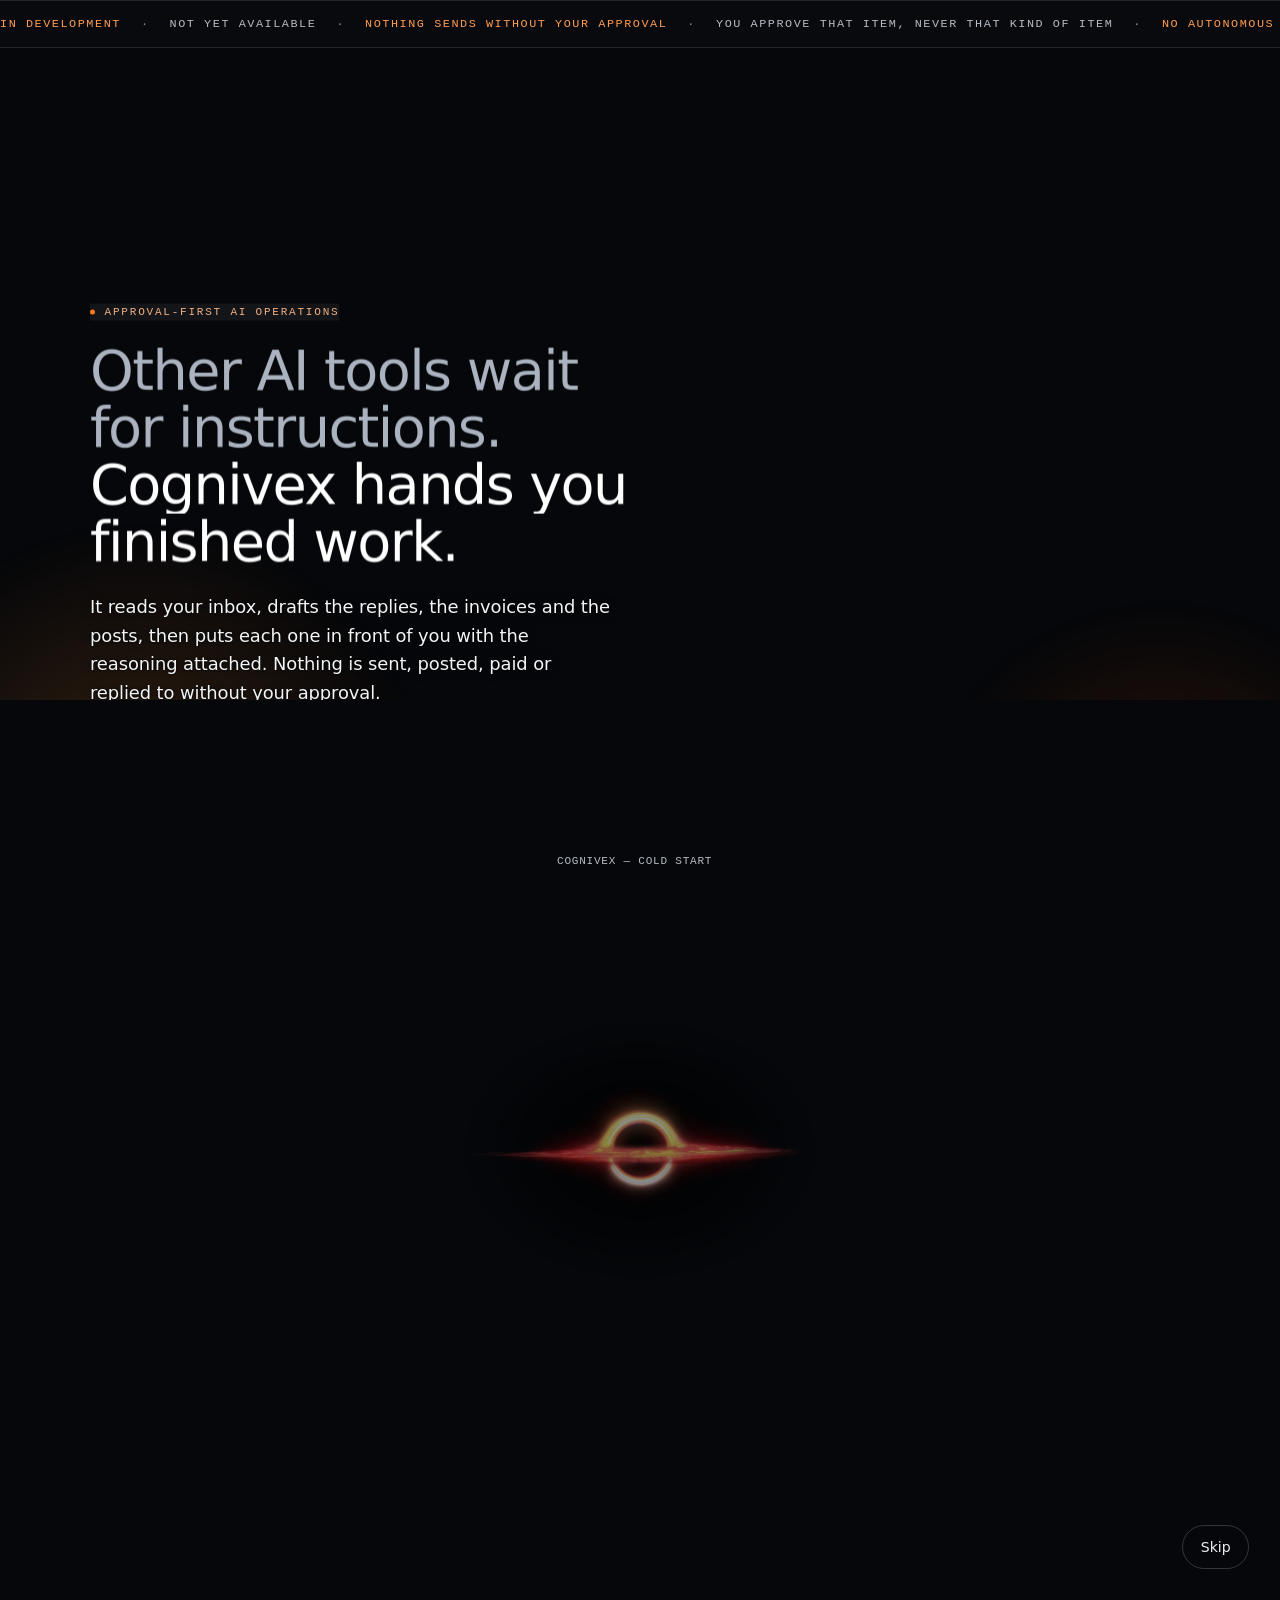
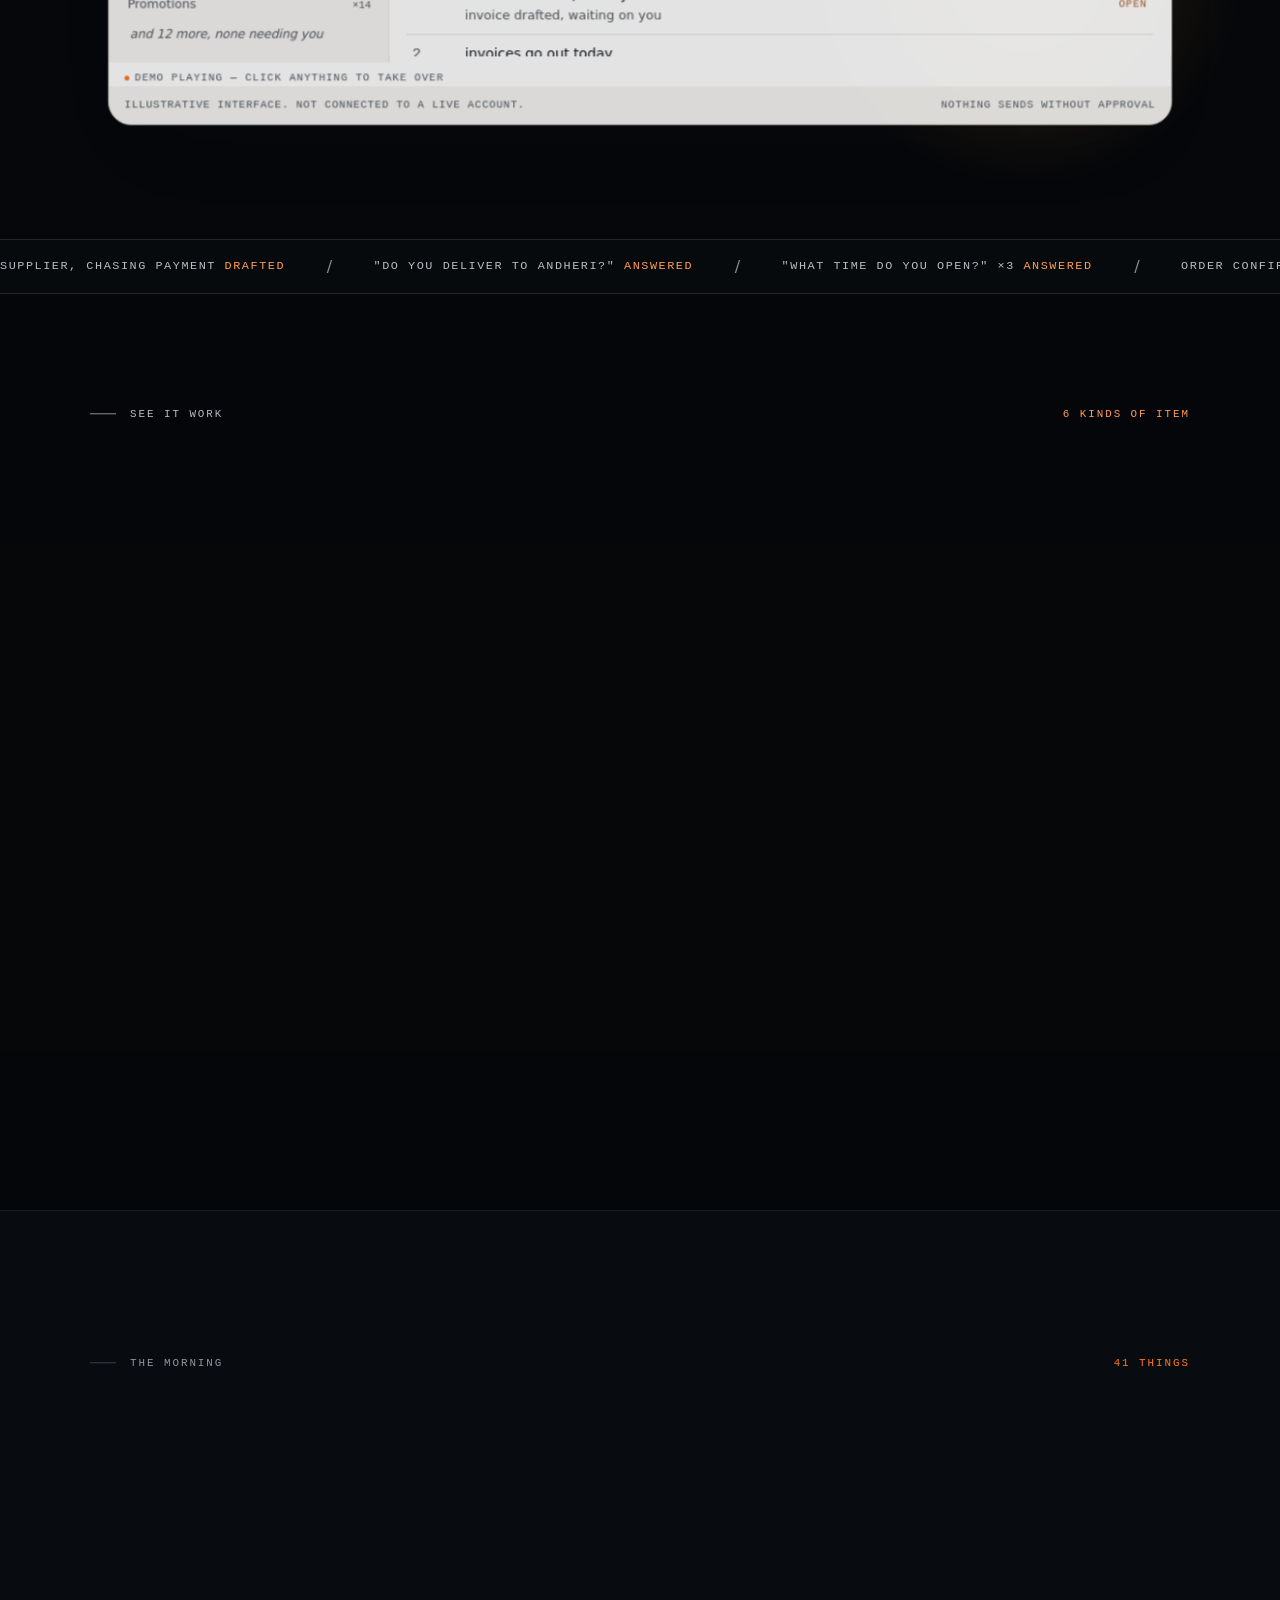
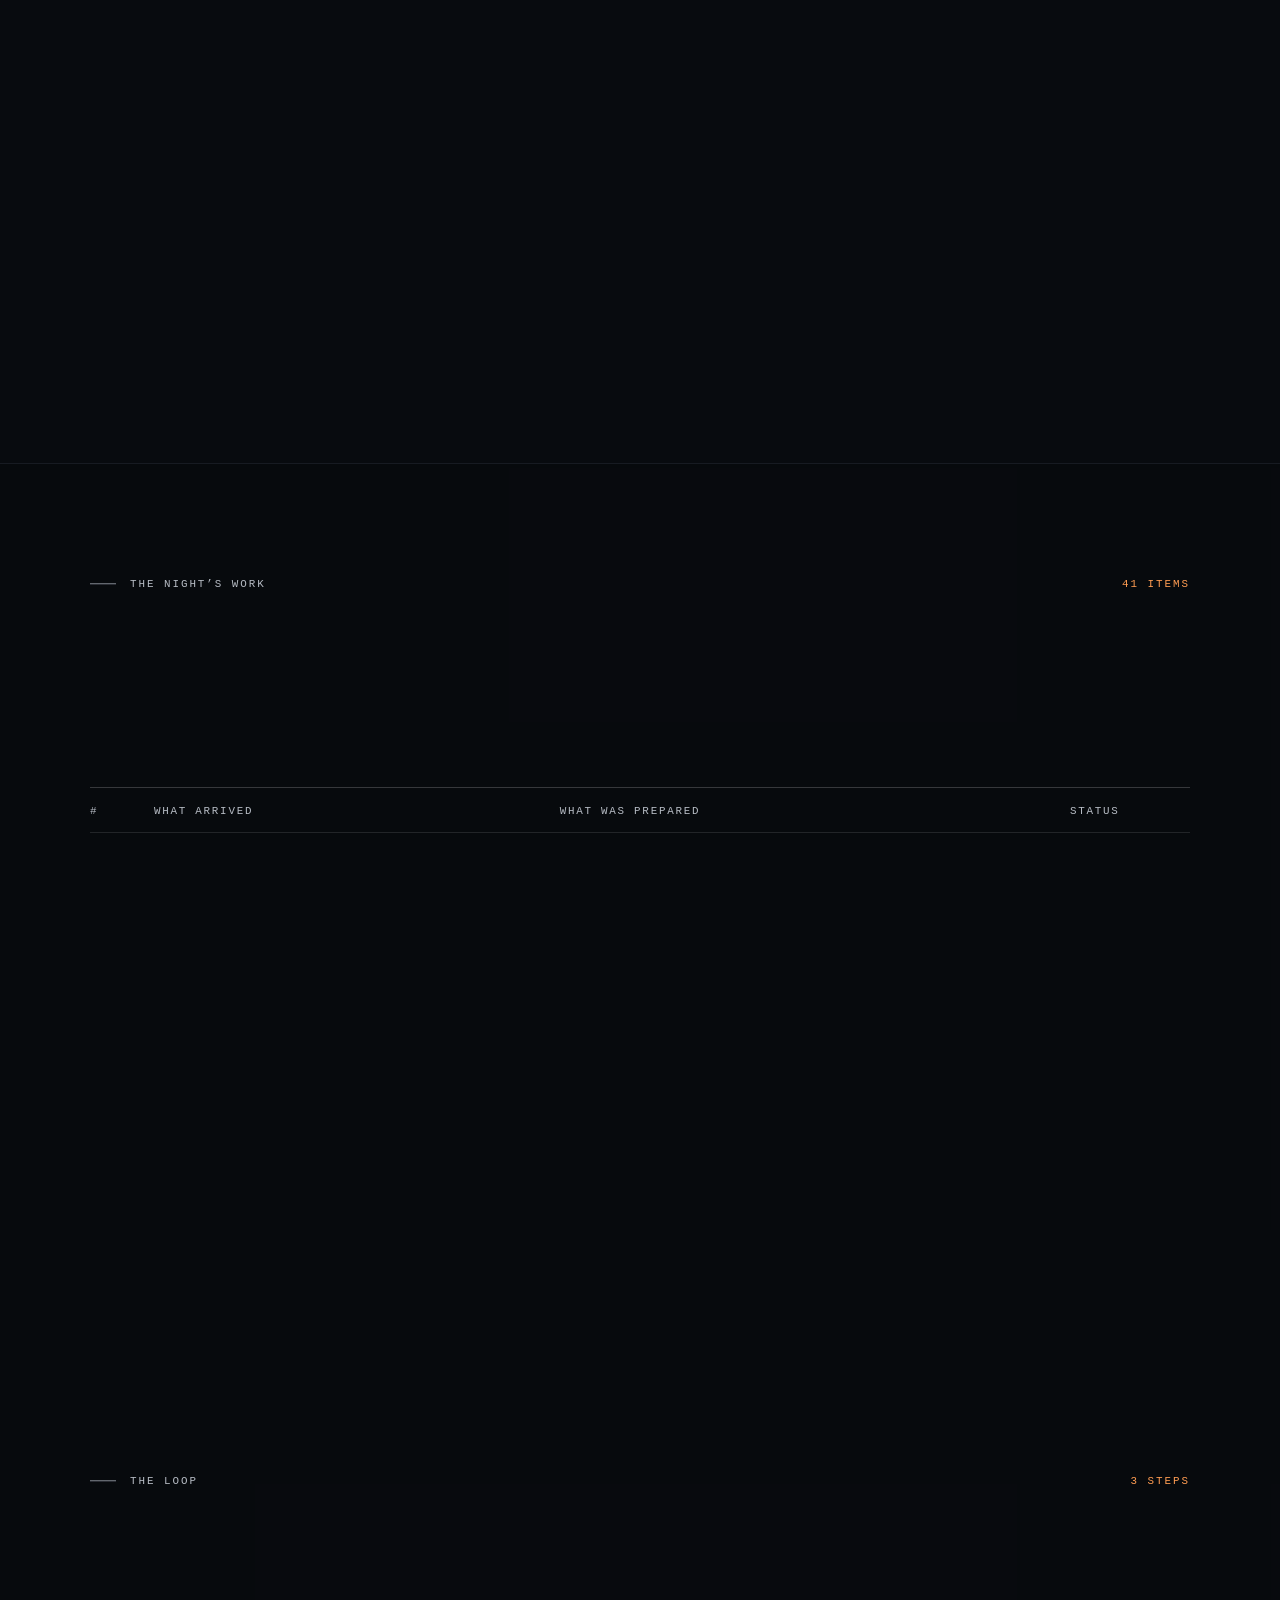
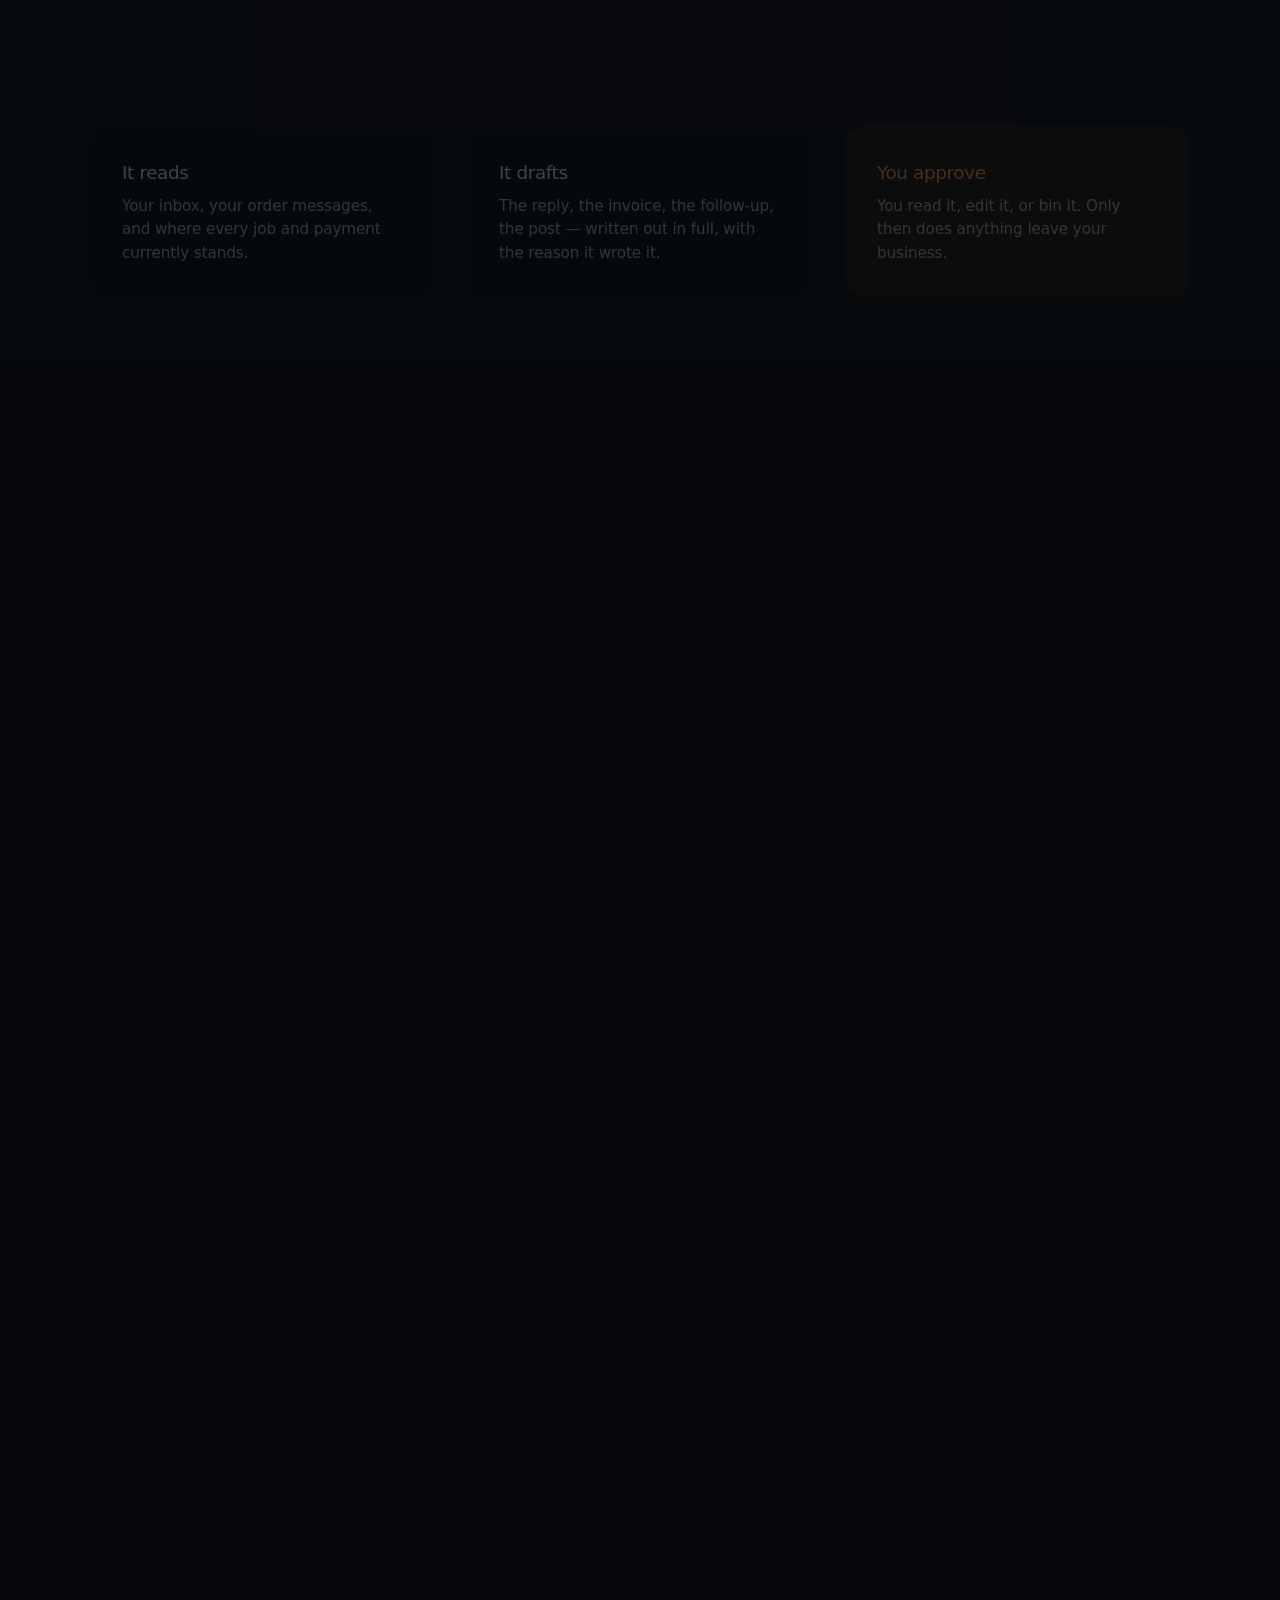
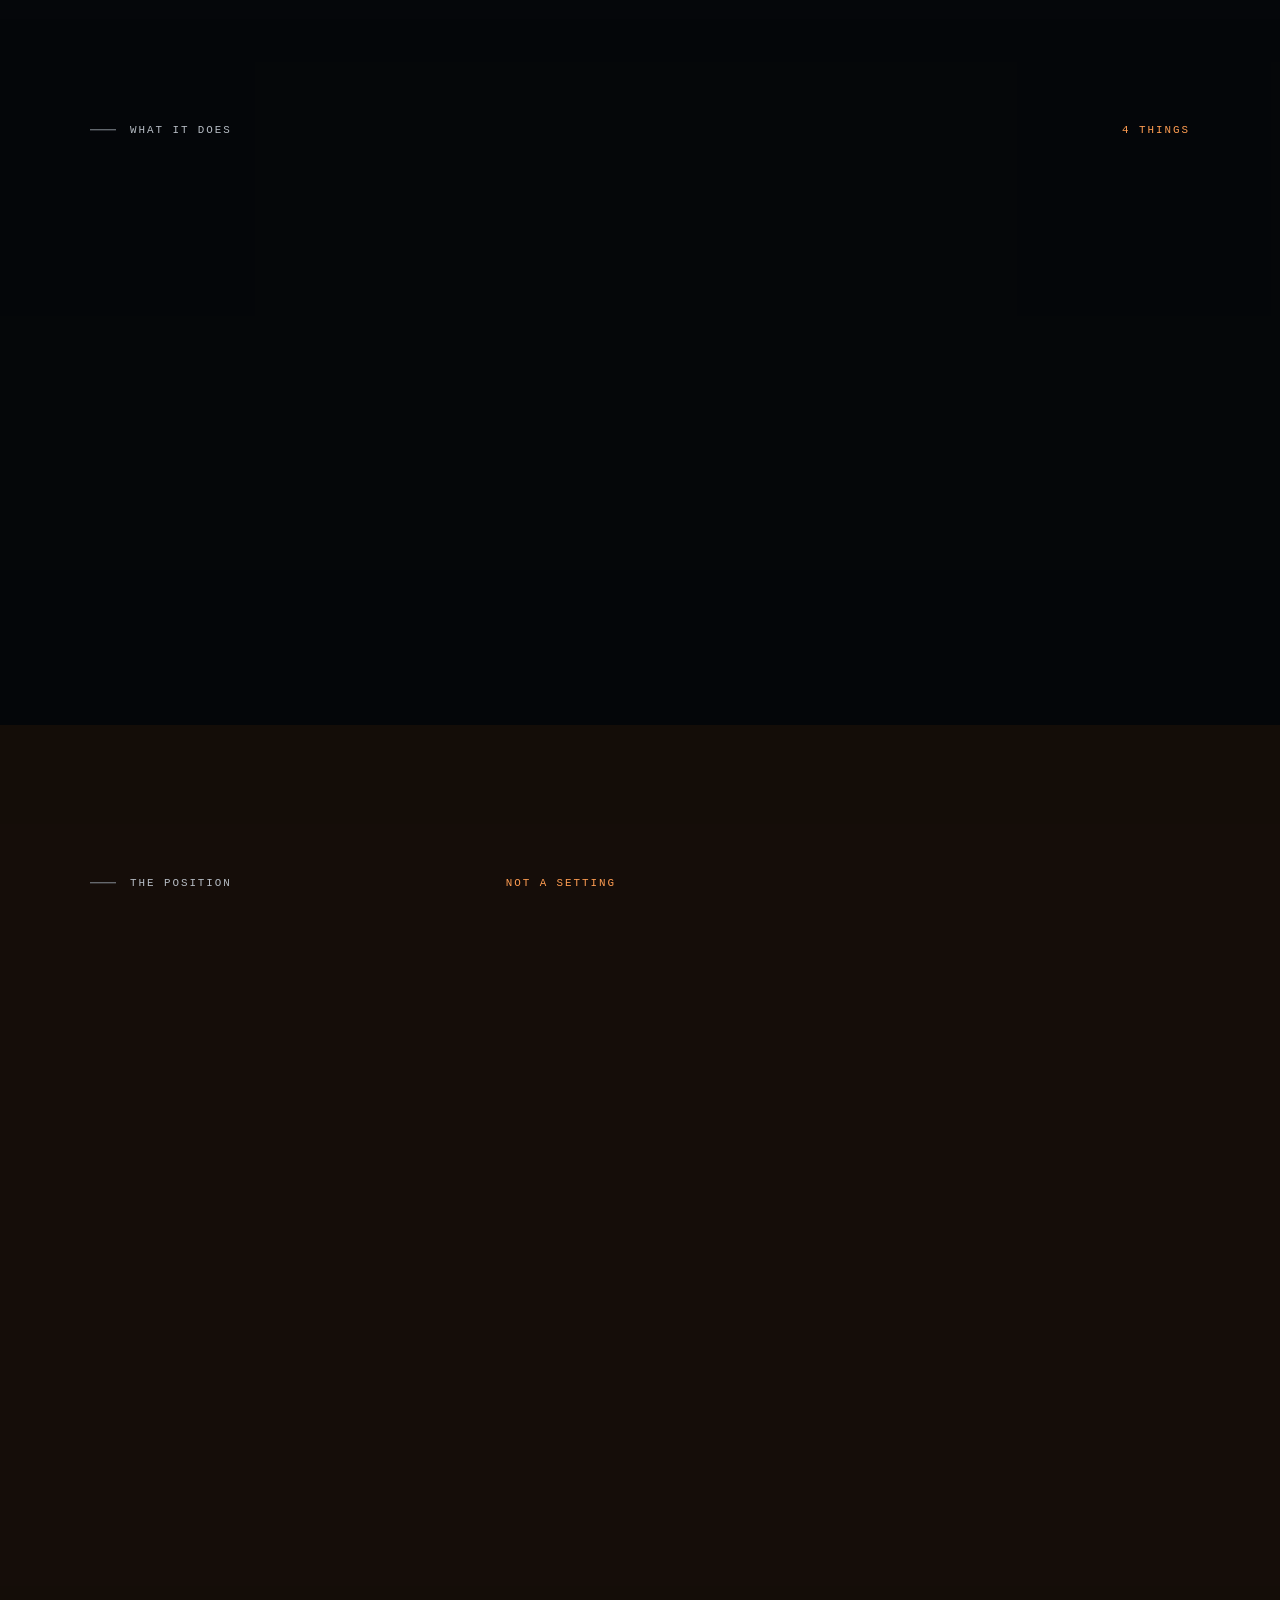
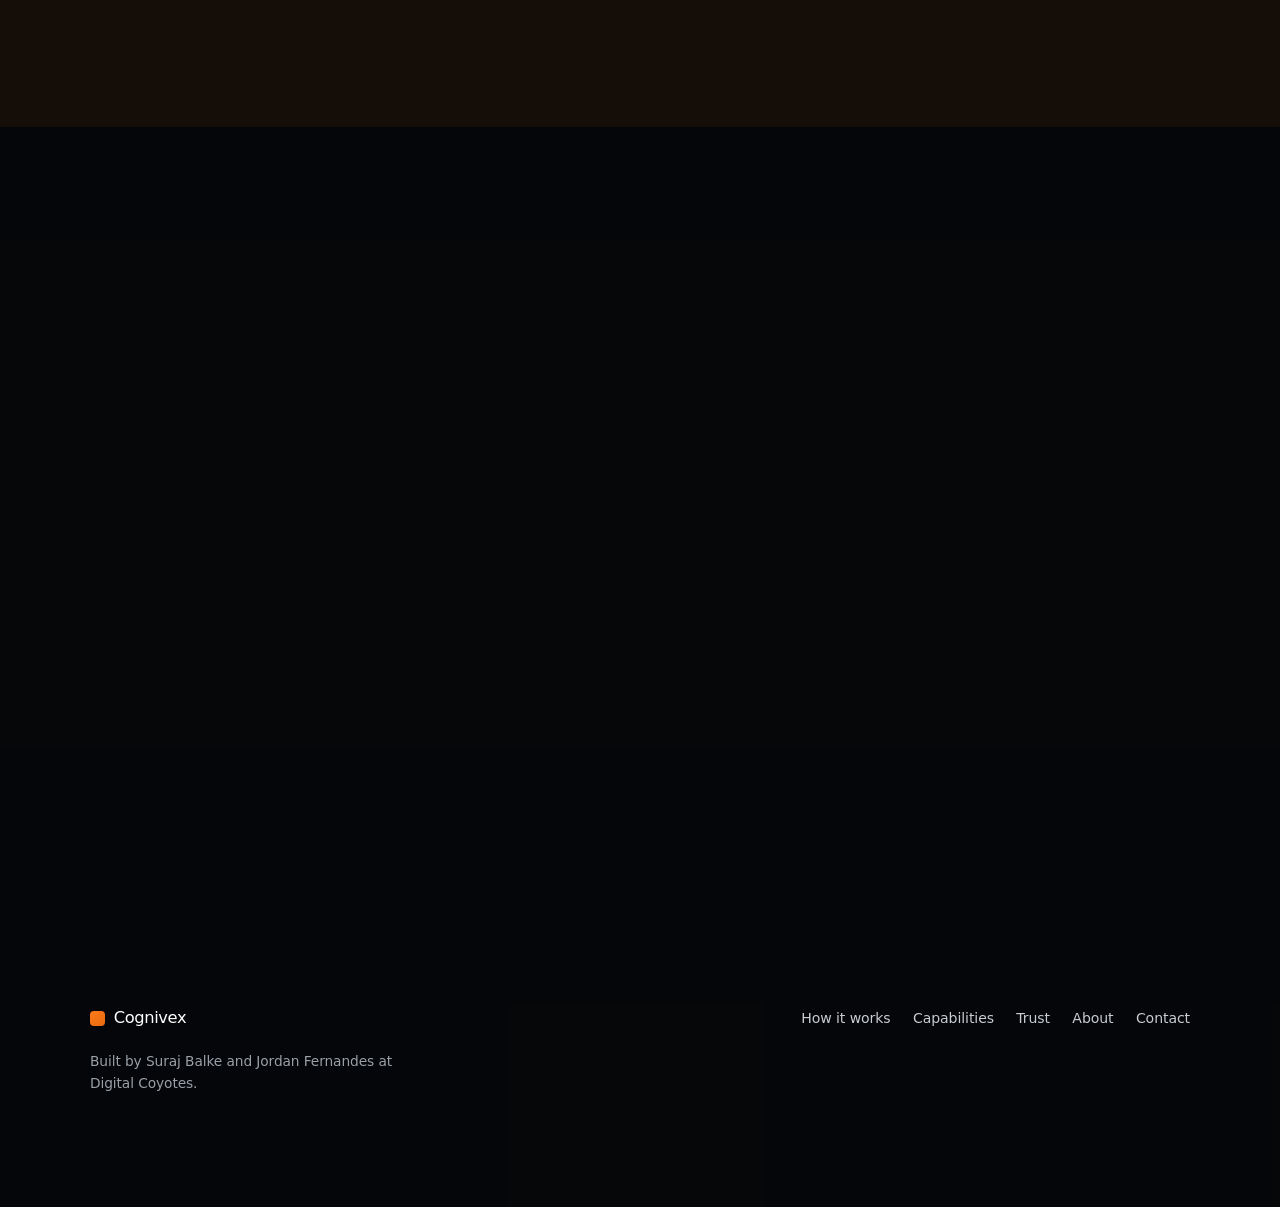
==== commit 562805e5: "Levi stays out from under the header and off the walkthrough's buttons Both found by LOOKING at the " ====
--- a/index.html
+++ b/index.html
@@ -949,7 +949,7 @@
      levi-demo.js is home-only and narrates the demo on top. -->
 <script src="levi-lines.js?v=adcefc6f"></script>
 <script src="levi-voice.js?v=36b93a72"></script>
-<script src="levi.js?v=b7515659"></script>
+<script src="levi.js?v=424c4c10"></script>
 <script src="levi-demo.js?v=3337a1e7"></script>
       <!-- levi3d.js is NOT loaded. It built Levi from a flat-shaded
            icosahedron with four octahedron spikes, lit by two directional
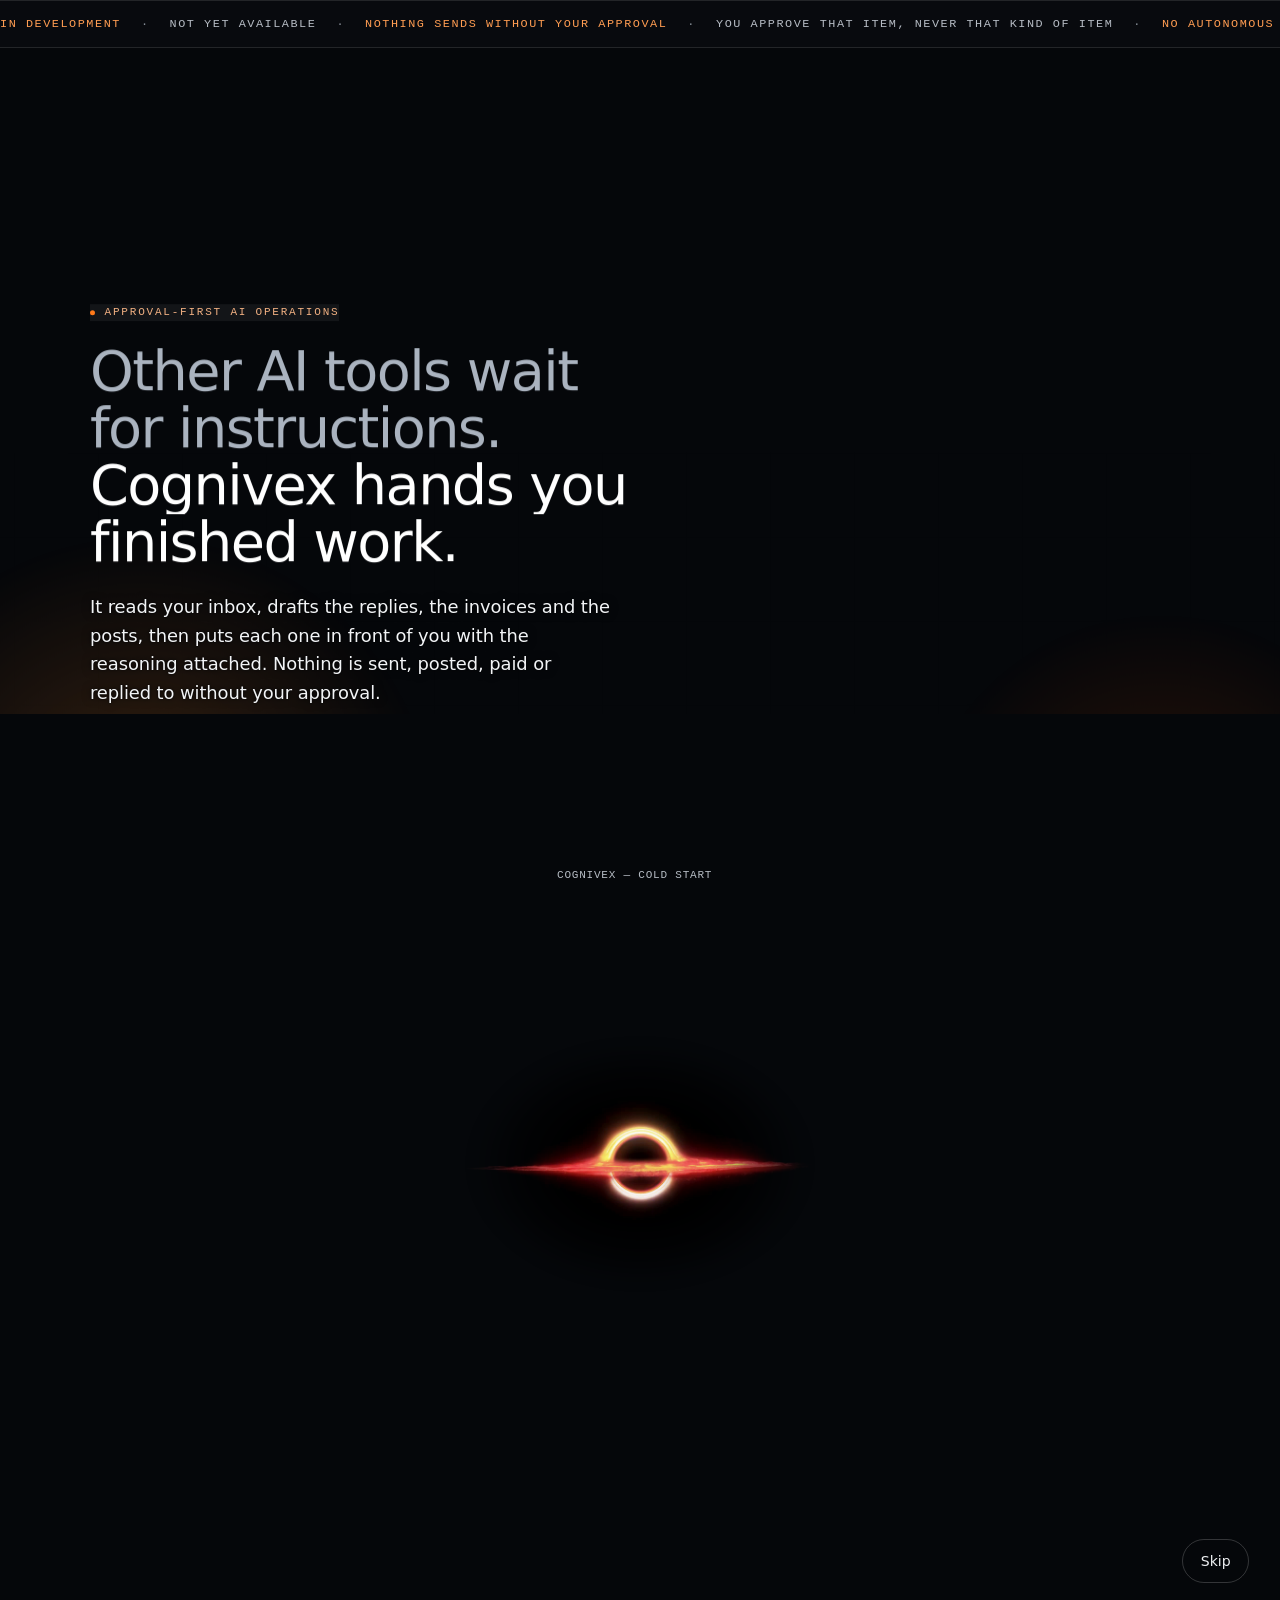
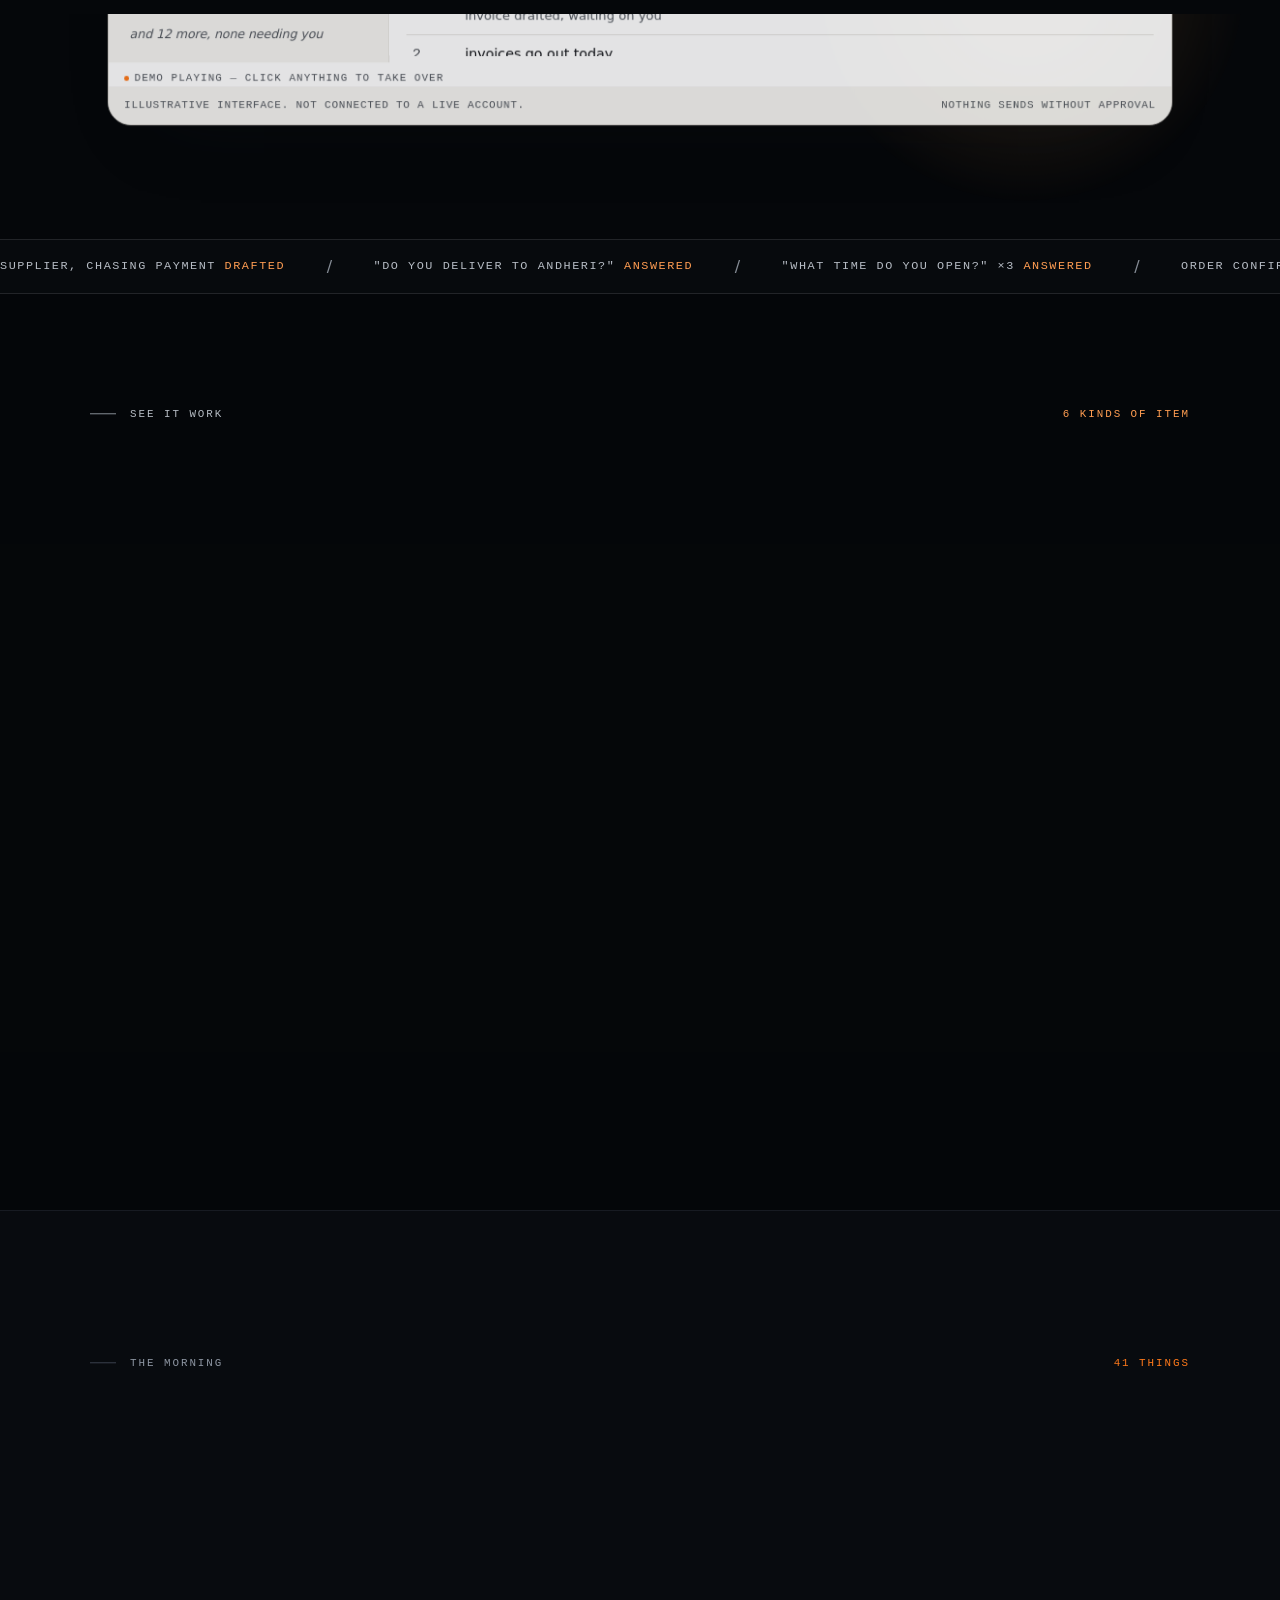
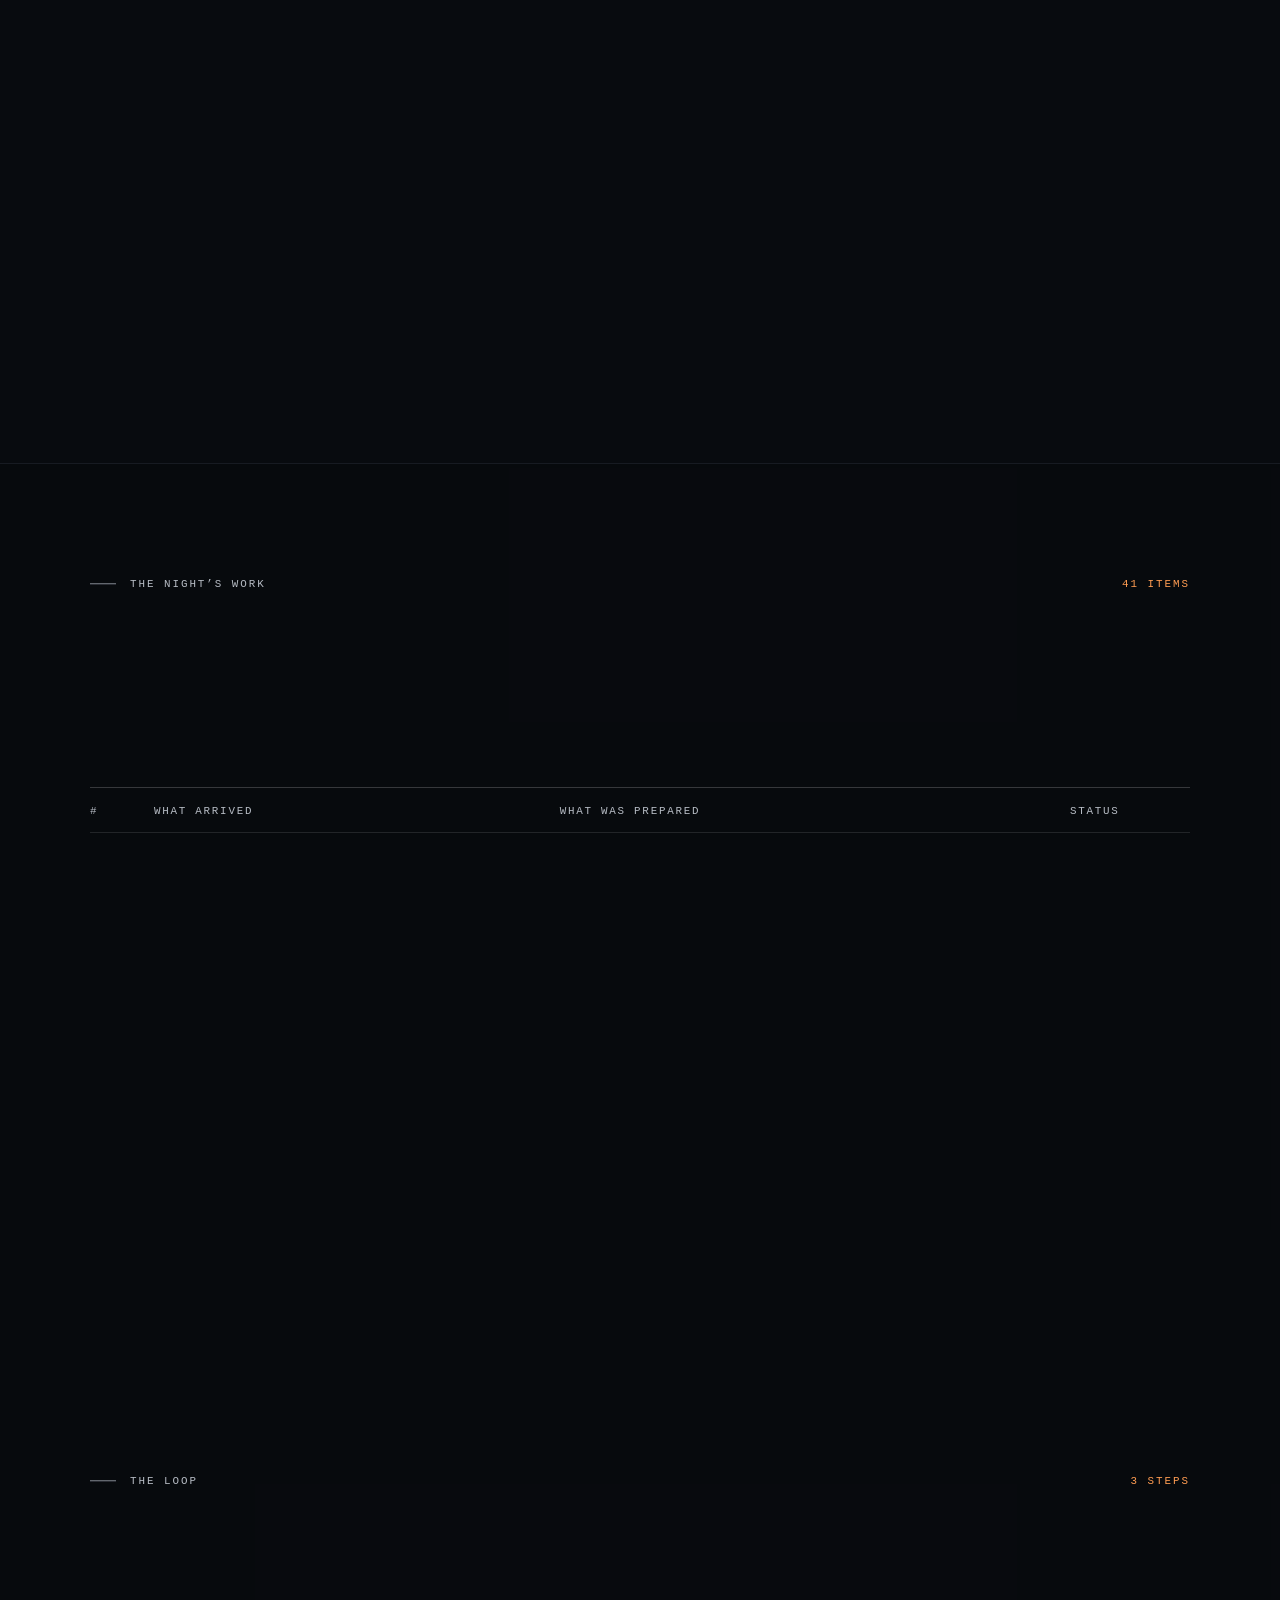
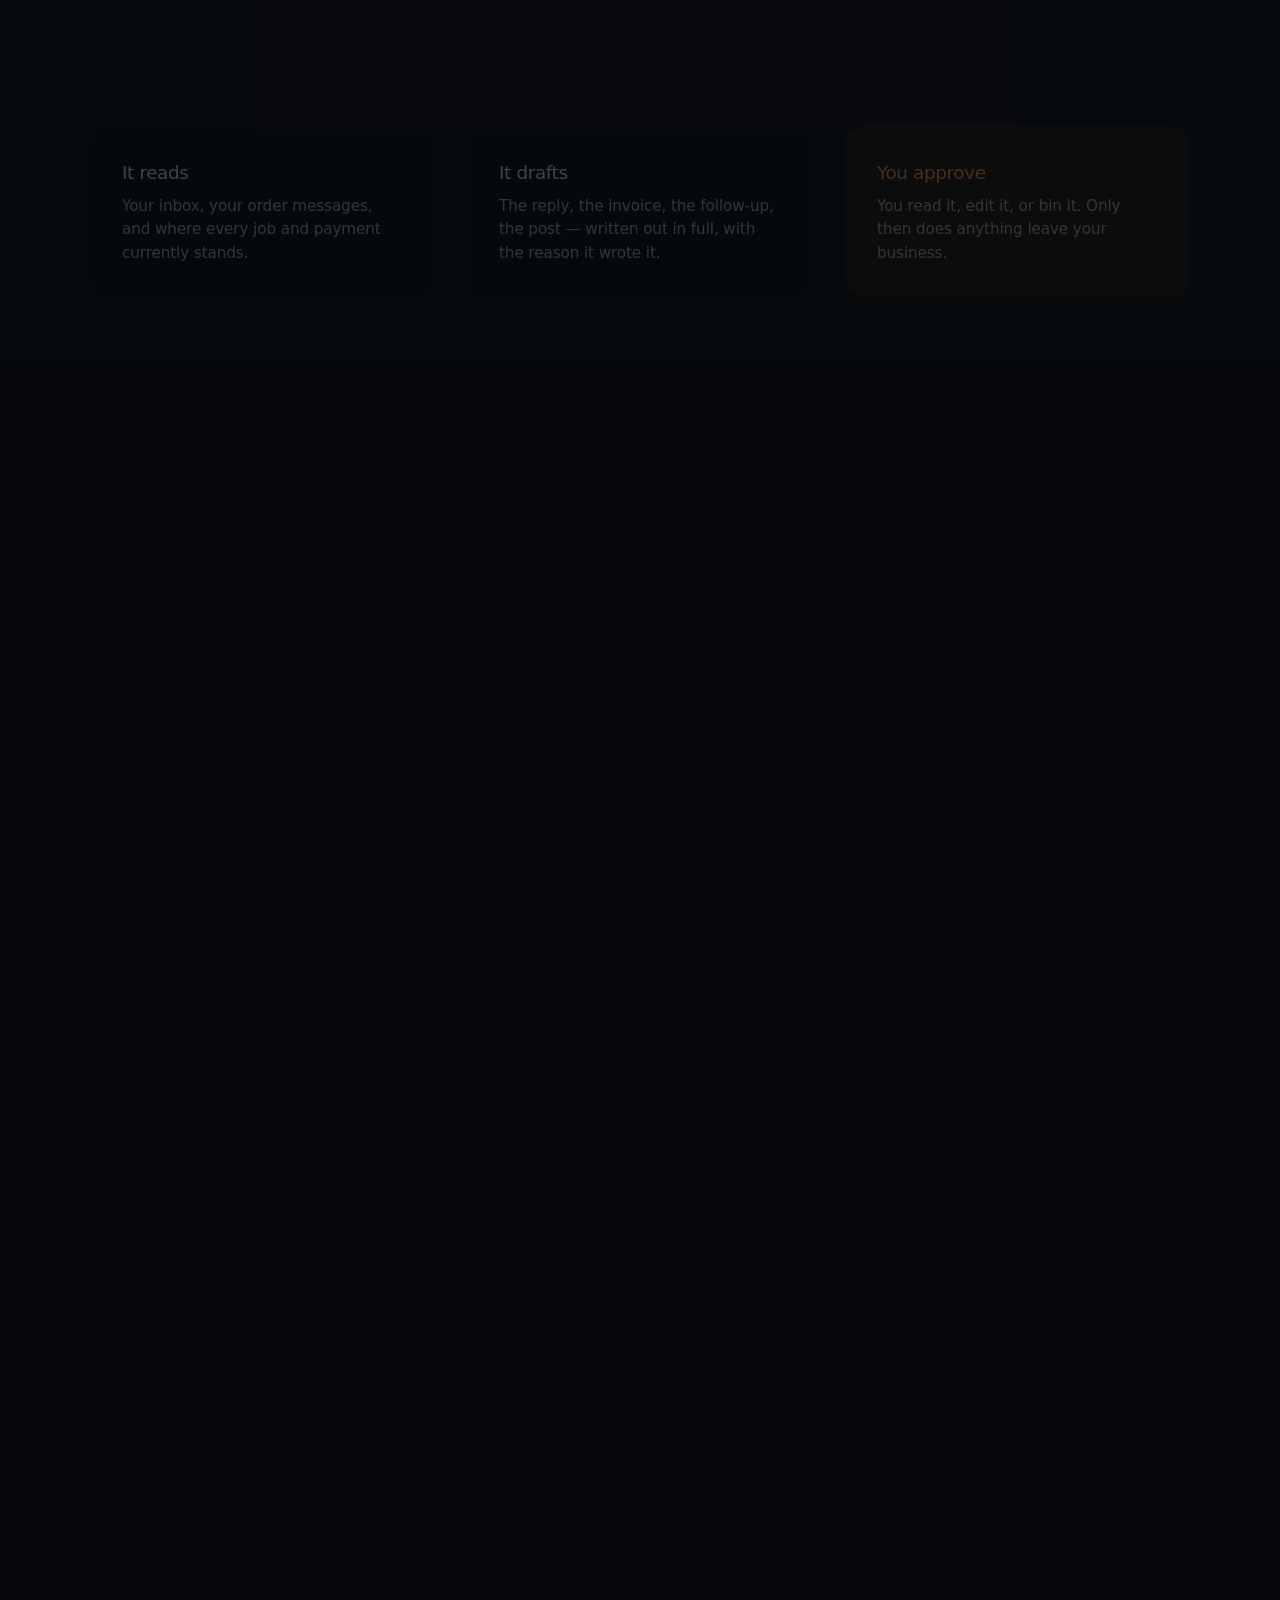
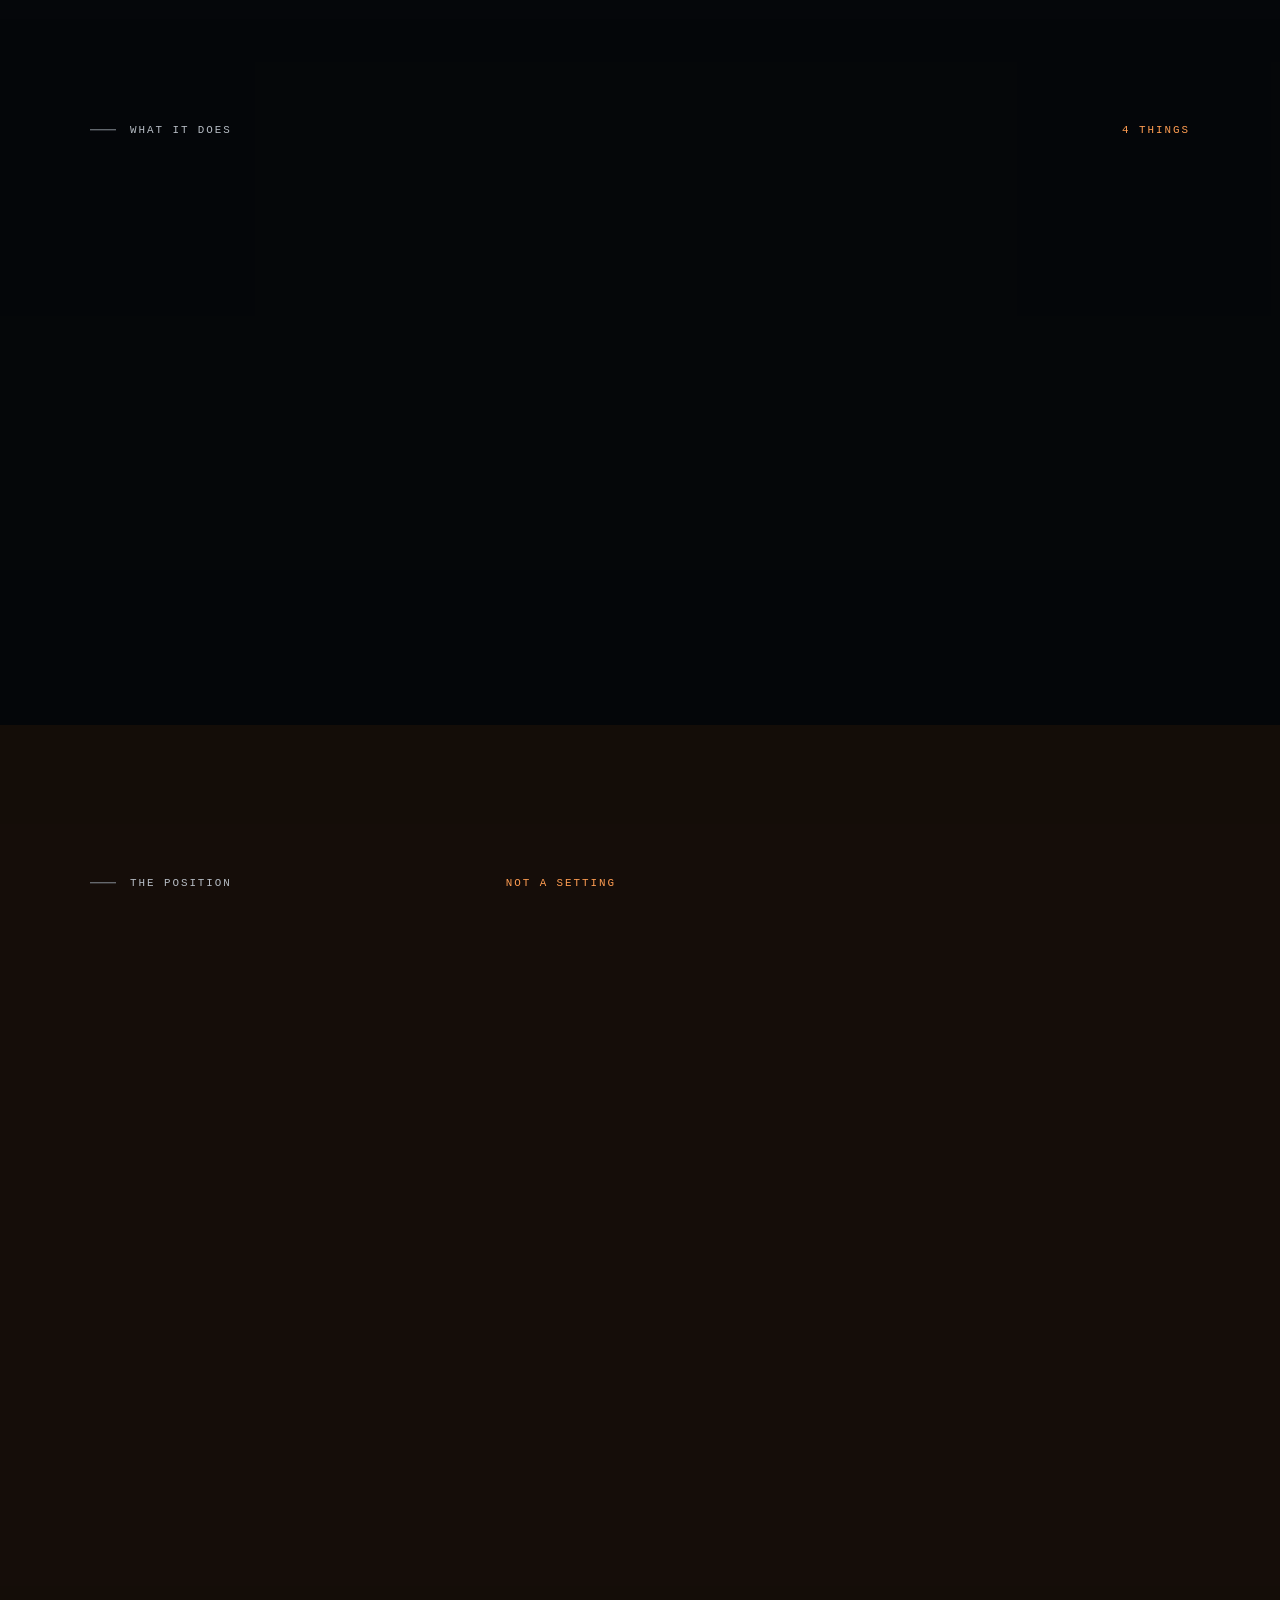
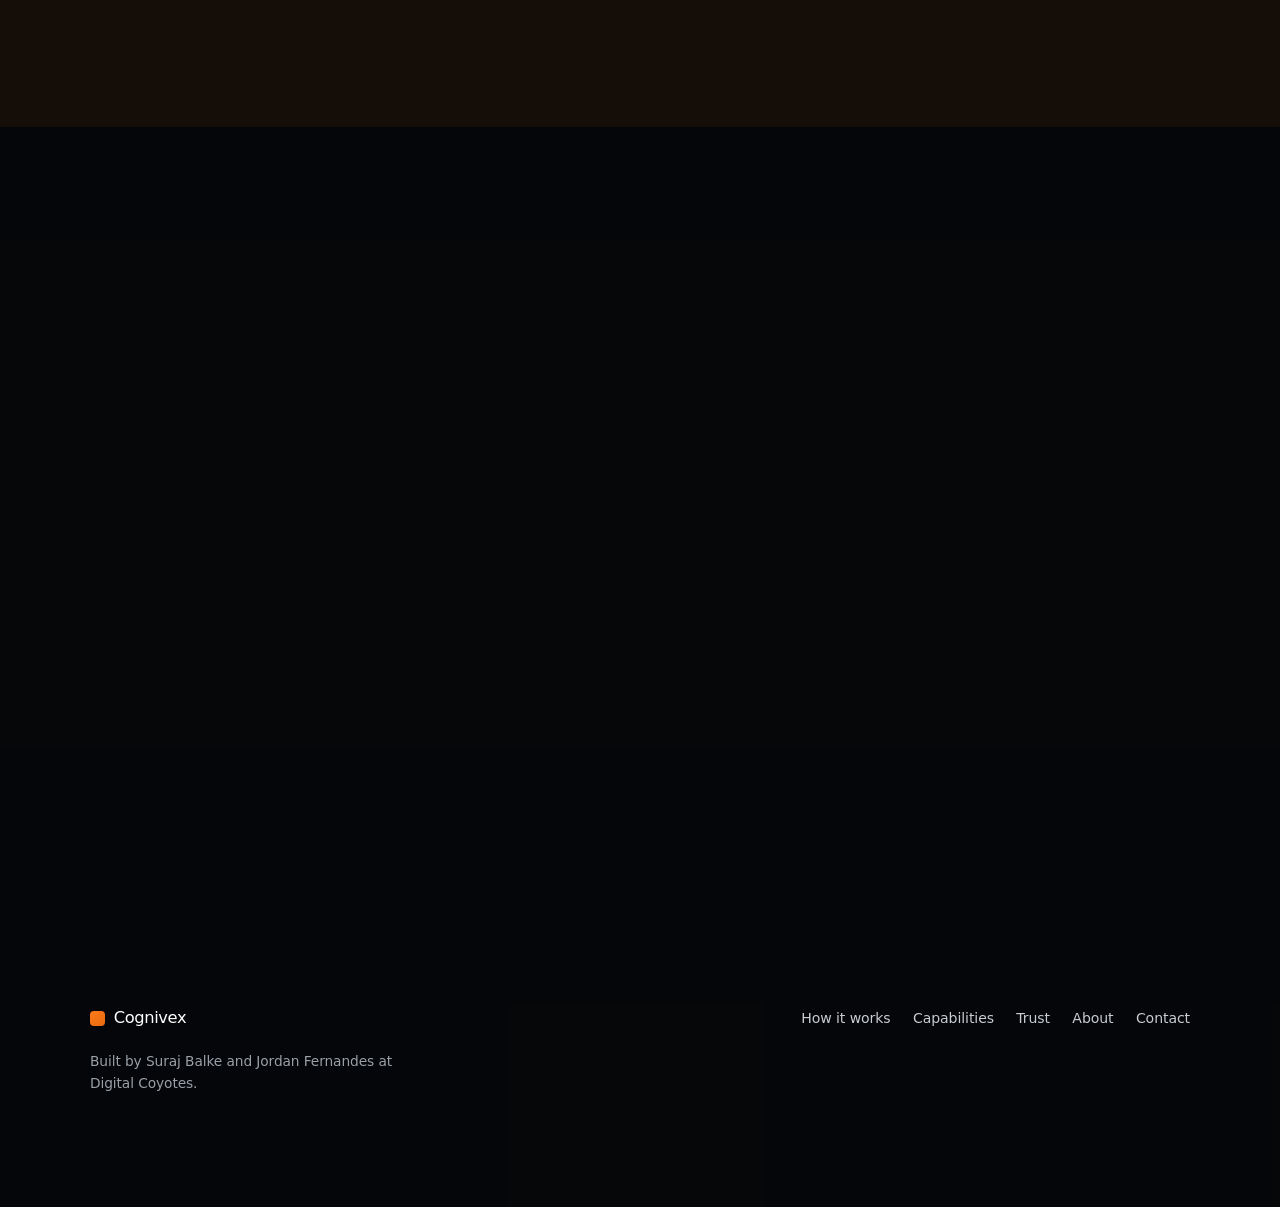
==== commit 77bf4e48: ""(click me)" - the reference's one piece of micro-copy, for Levi The reference captions its bee "(Cl" ====
--- a/index.html
+++ b/index.html
@@ -12,7 +12,7 @@
 <link rel="icon" href="/favicon.ico" sizes="32x32">
 <link rel="icon" href="/favicon.svg" type="image/svg+xml">
 <link rel="apple-touch-icon" href="/apple-touch-icon.png">
-<link rel="stylesheet" href="site.css?v=114e1fff">
+<link rel="stylesheet" href="site.css?v=7ab8d9eb">
 <!-- The cold start, in the head deliberately: it has to add its class before
      <body> exists so the black is on the first paint rather than a flash of
      the page and then a cover. It builds its own markup, so with JavaScript
@@ -949,7 +949,7 @@
      levi-demo.js is home-only and narrates the demo on top. -->
 <script src="levi-lines.js?v=adcefc6f"></script>
 <script src="levi-voice.js?v=36b93a72"></script>
-<script src="levi.js?v=424c4c10"></script>
+<script src="levi.js?v=347f6776"></script>
 <script src="levi-demo.js?v=3337a1e7"></script>
       <!-- levi3d.js is NOT loaded. It built Levi from a flat-shaded
            icosahedron with four octahedron spikes, lit by two directional
--- a/site.css
+++ b/site.css
@@ -2940,6 +2940,27 @@
   .levi-say.is-banter .levi__speech { border-radius: 16px; }
 }
 
+/* "(click me)". Same dark pill family as his banter, smaller, no tail, no
+   border - a caption, not a remark. #f1f3f5 on this pill composites to 7.3:1
+   even over white, the worst ground it can land on. */
+.levi-hint {
+  position: absolute;
+  left: var(--hint-l, -999px);
+  top: var(--hint-t, -999px);
+  font: 500 11px/1 "IBM Plex Mono", ui-monospace, monospace;
+  letter-spacing: .02em;
+  color: #f1f3f5;
+  background: rgb(12 14 18 / 72%);
+  padding: 4px 8px 5px;
+  border-radius: 999px;
+  white-space: nowrap;
+  pointer-events: none;
+  opacity: 0;
+  transition: opacity 420ms var(--ease-out);
+}
+.levi-hint.is-shown { opacity: 1; }
+@media (prefers-reduced-motion: reduce) { .levi-hint { transition: none; } }
+
 .levi__speech::after { content: none; }
 
 /* THE TAIL. A speech box that follows someone has to say WHO is speaking,
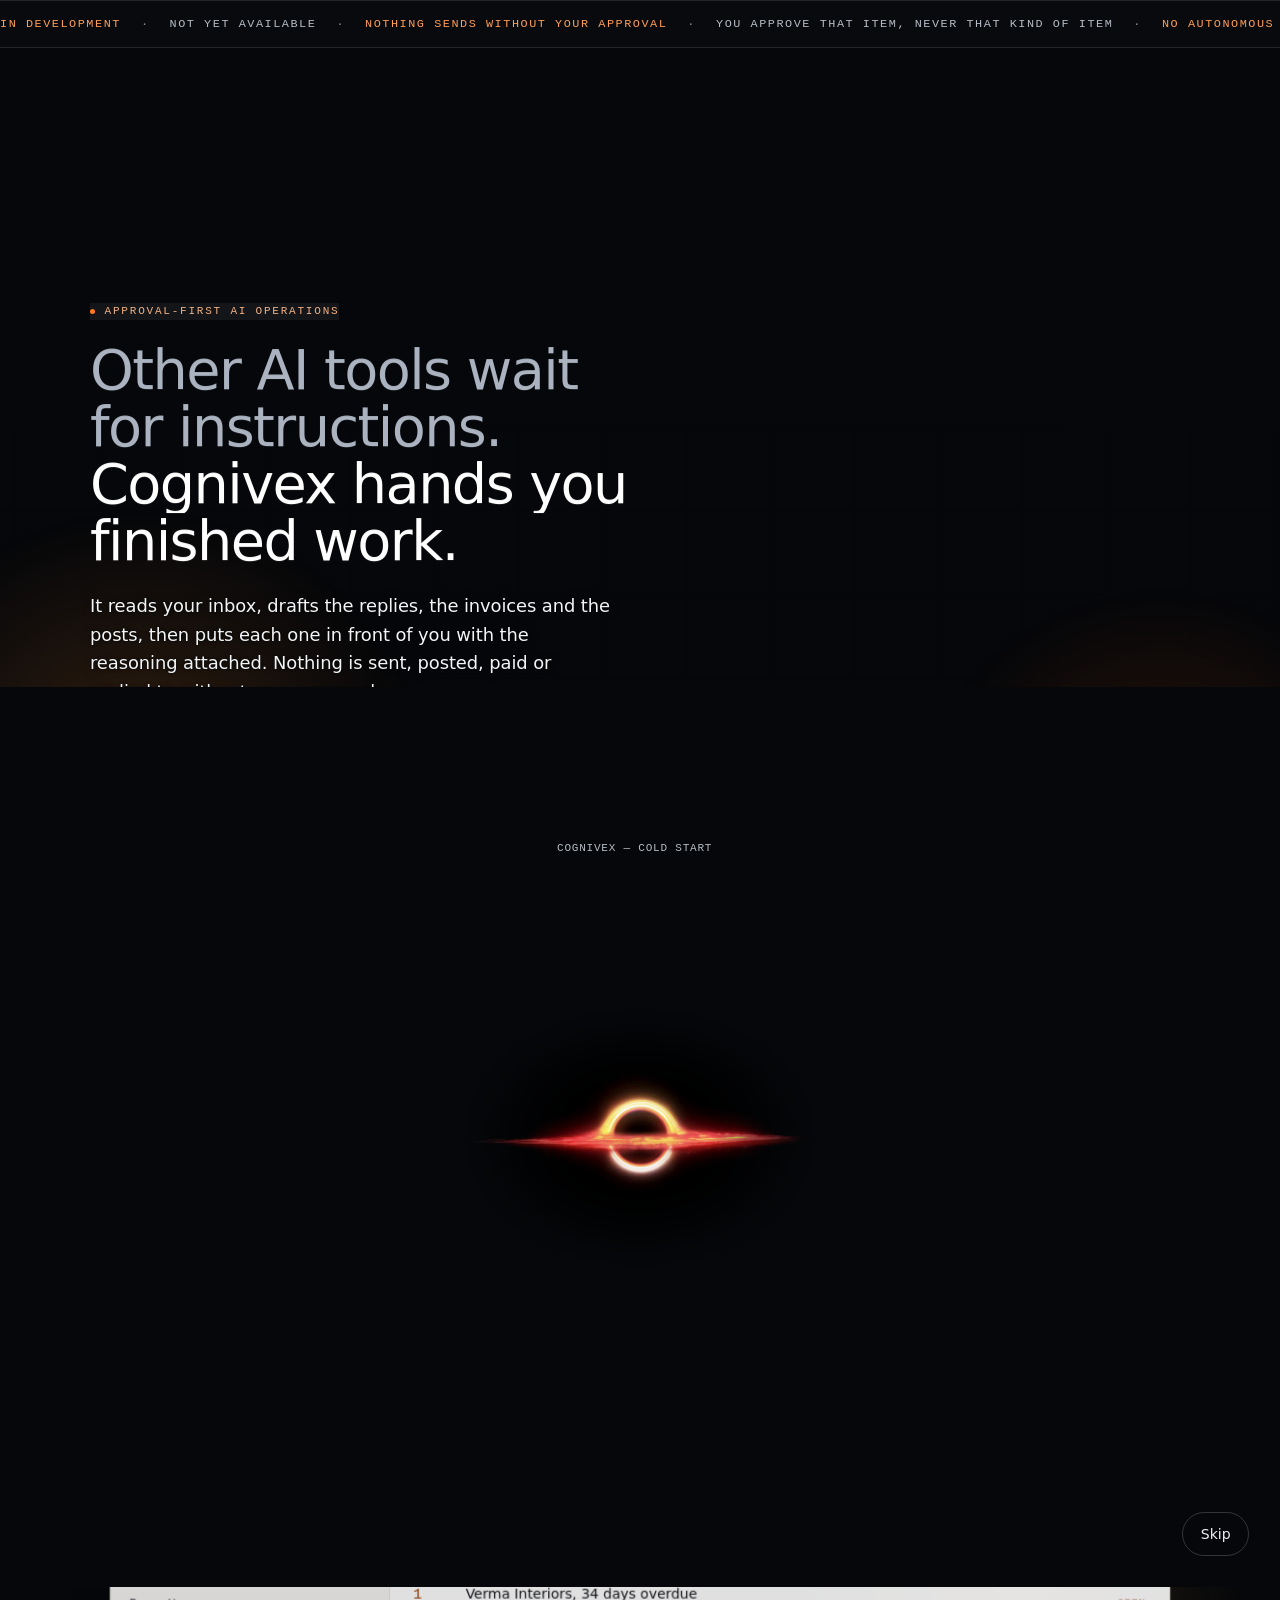
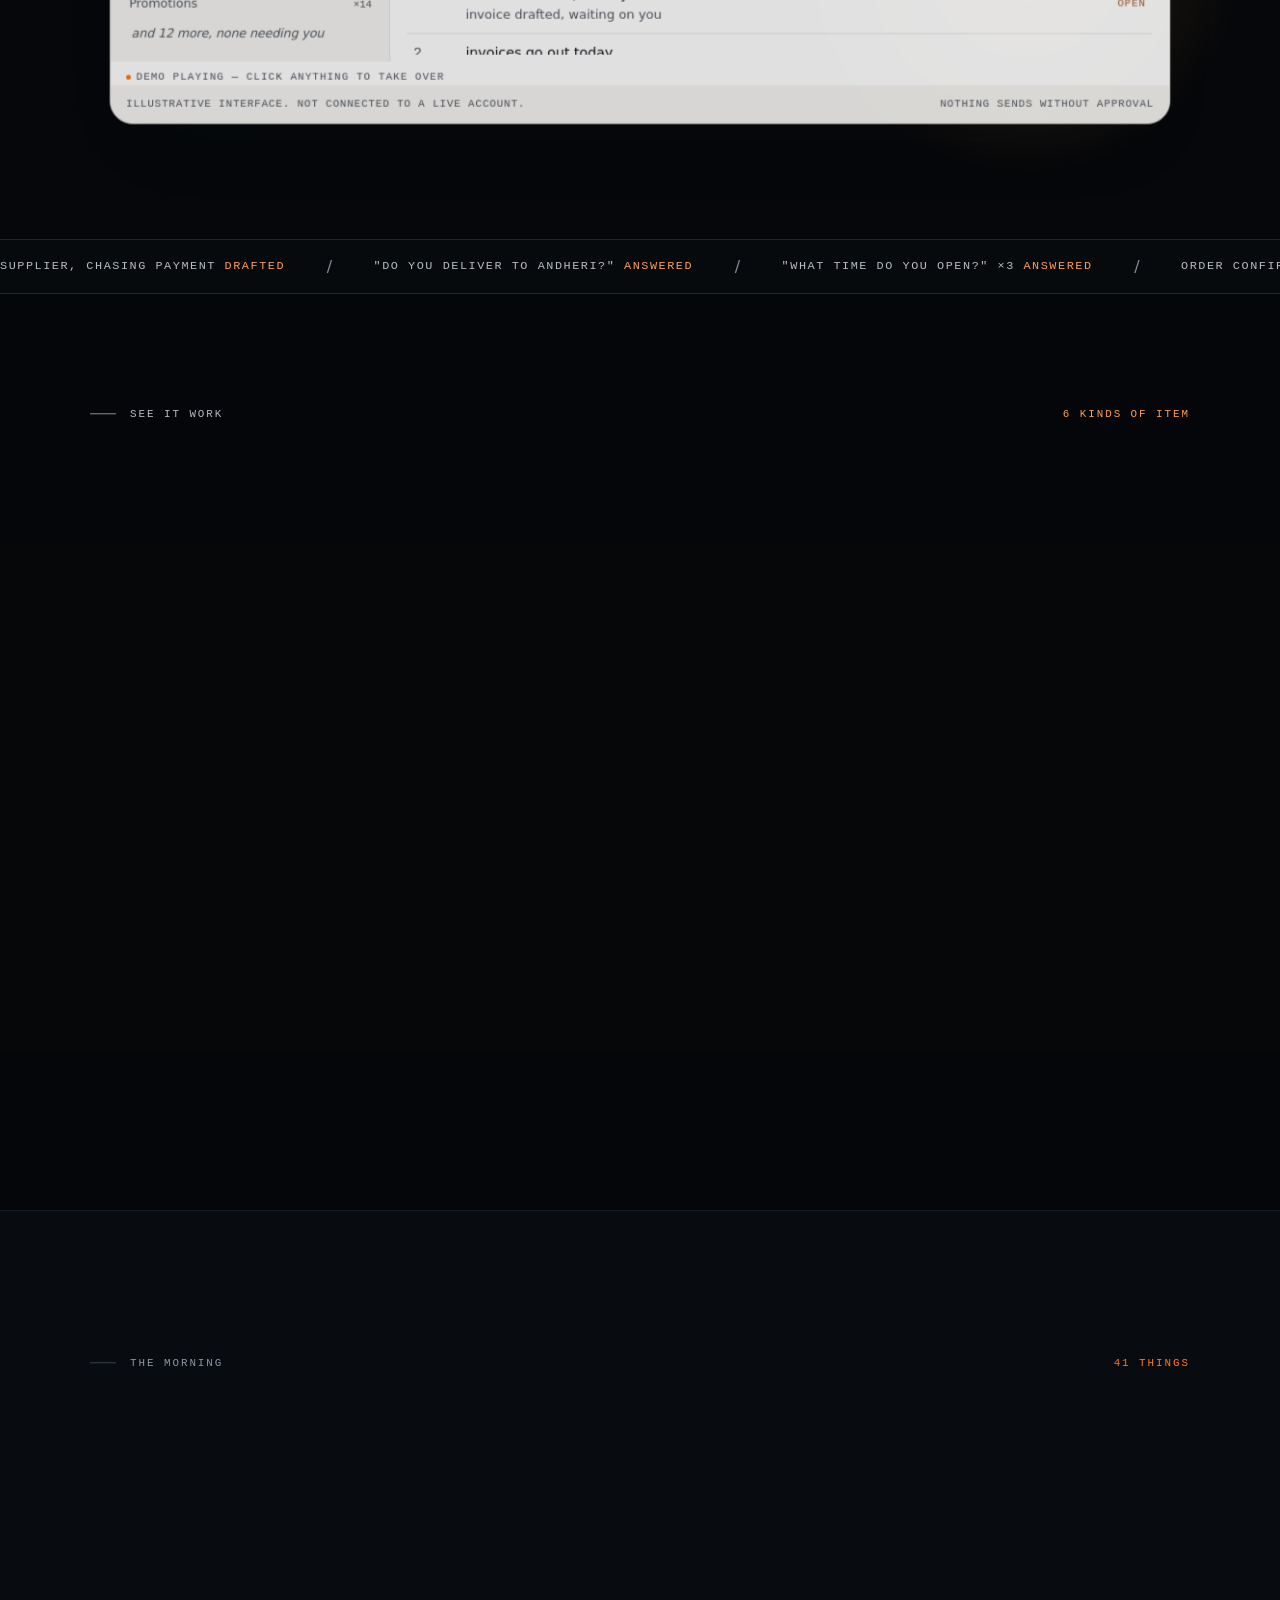
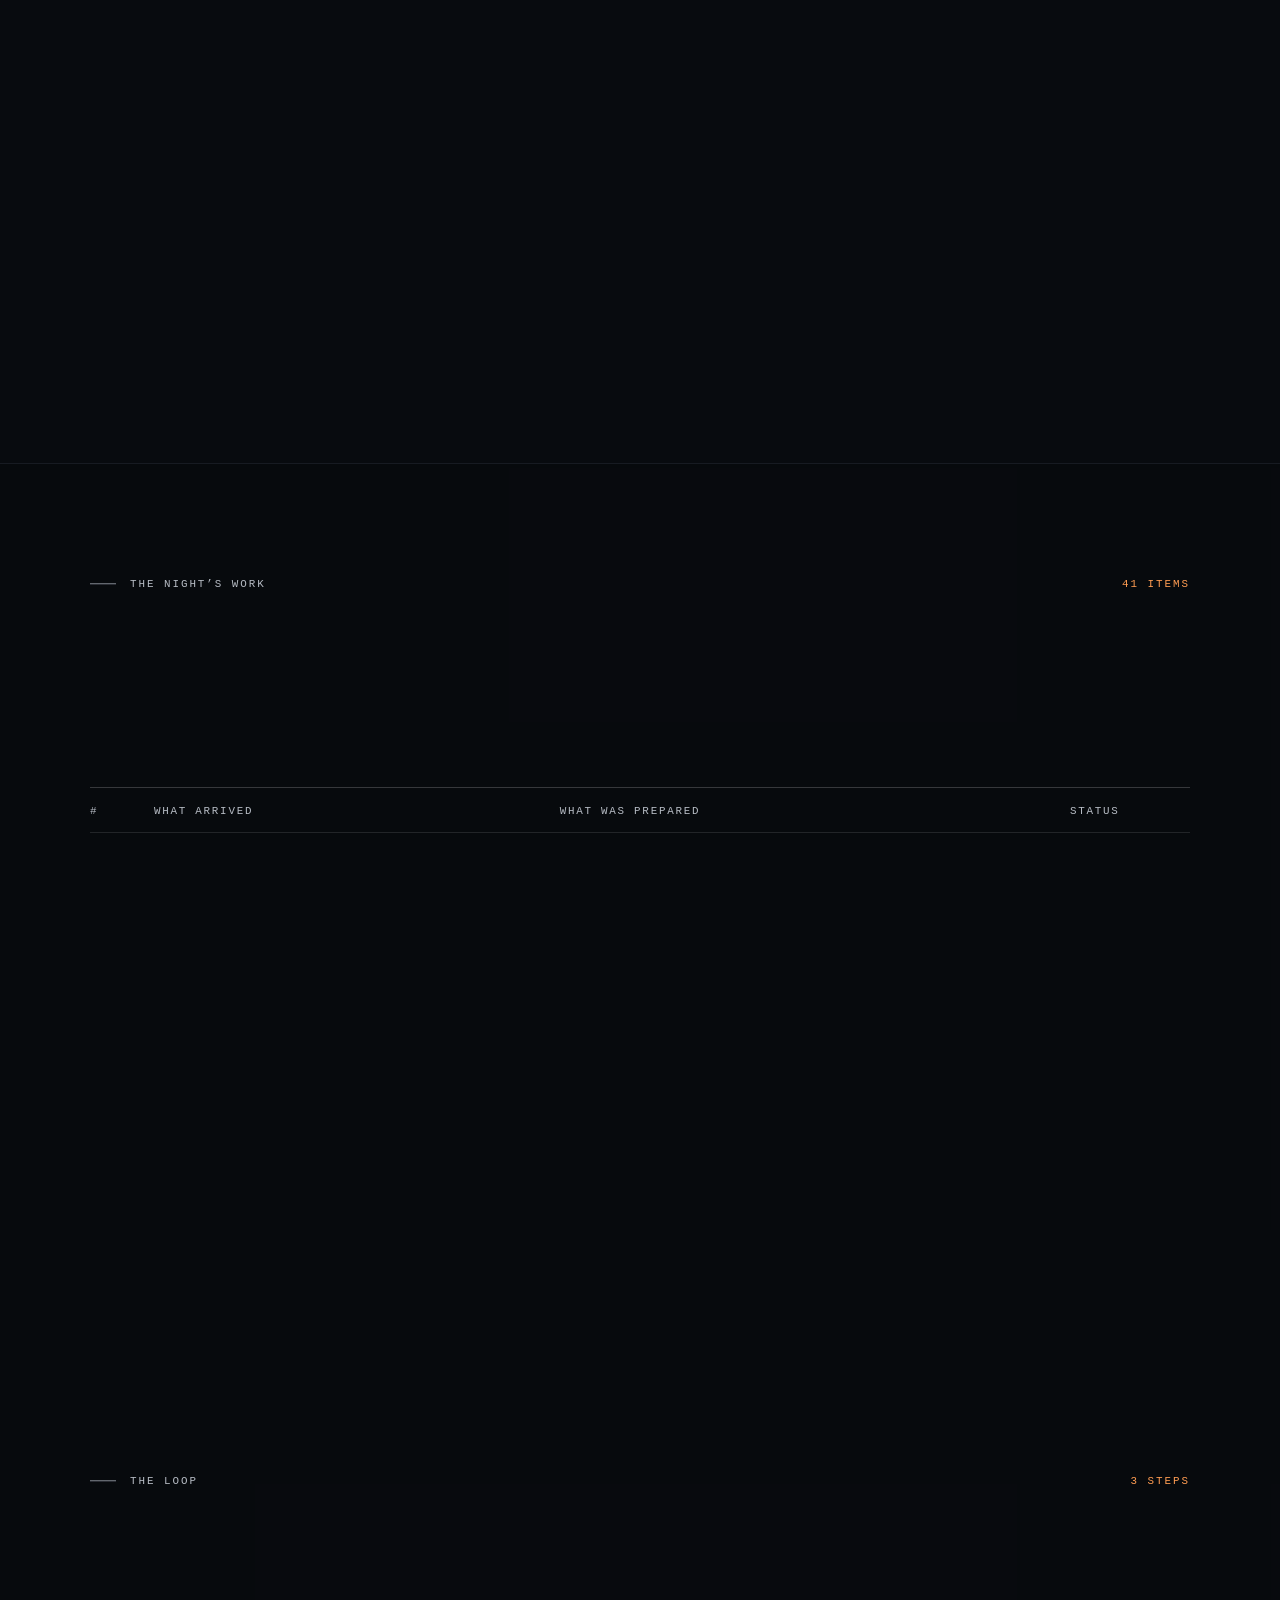
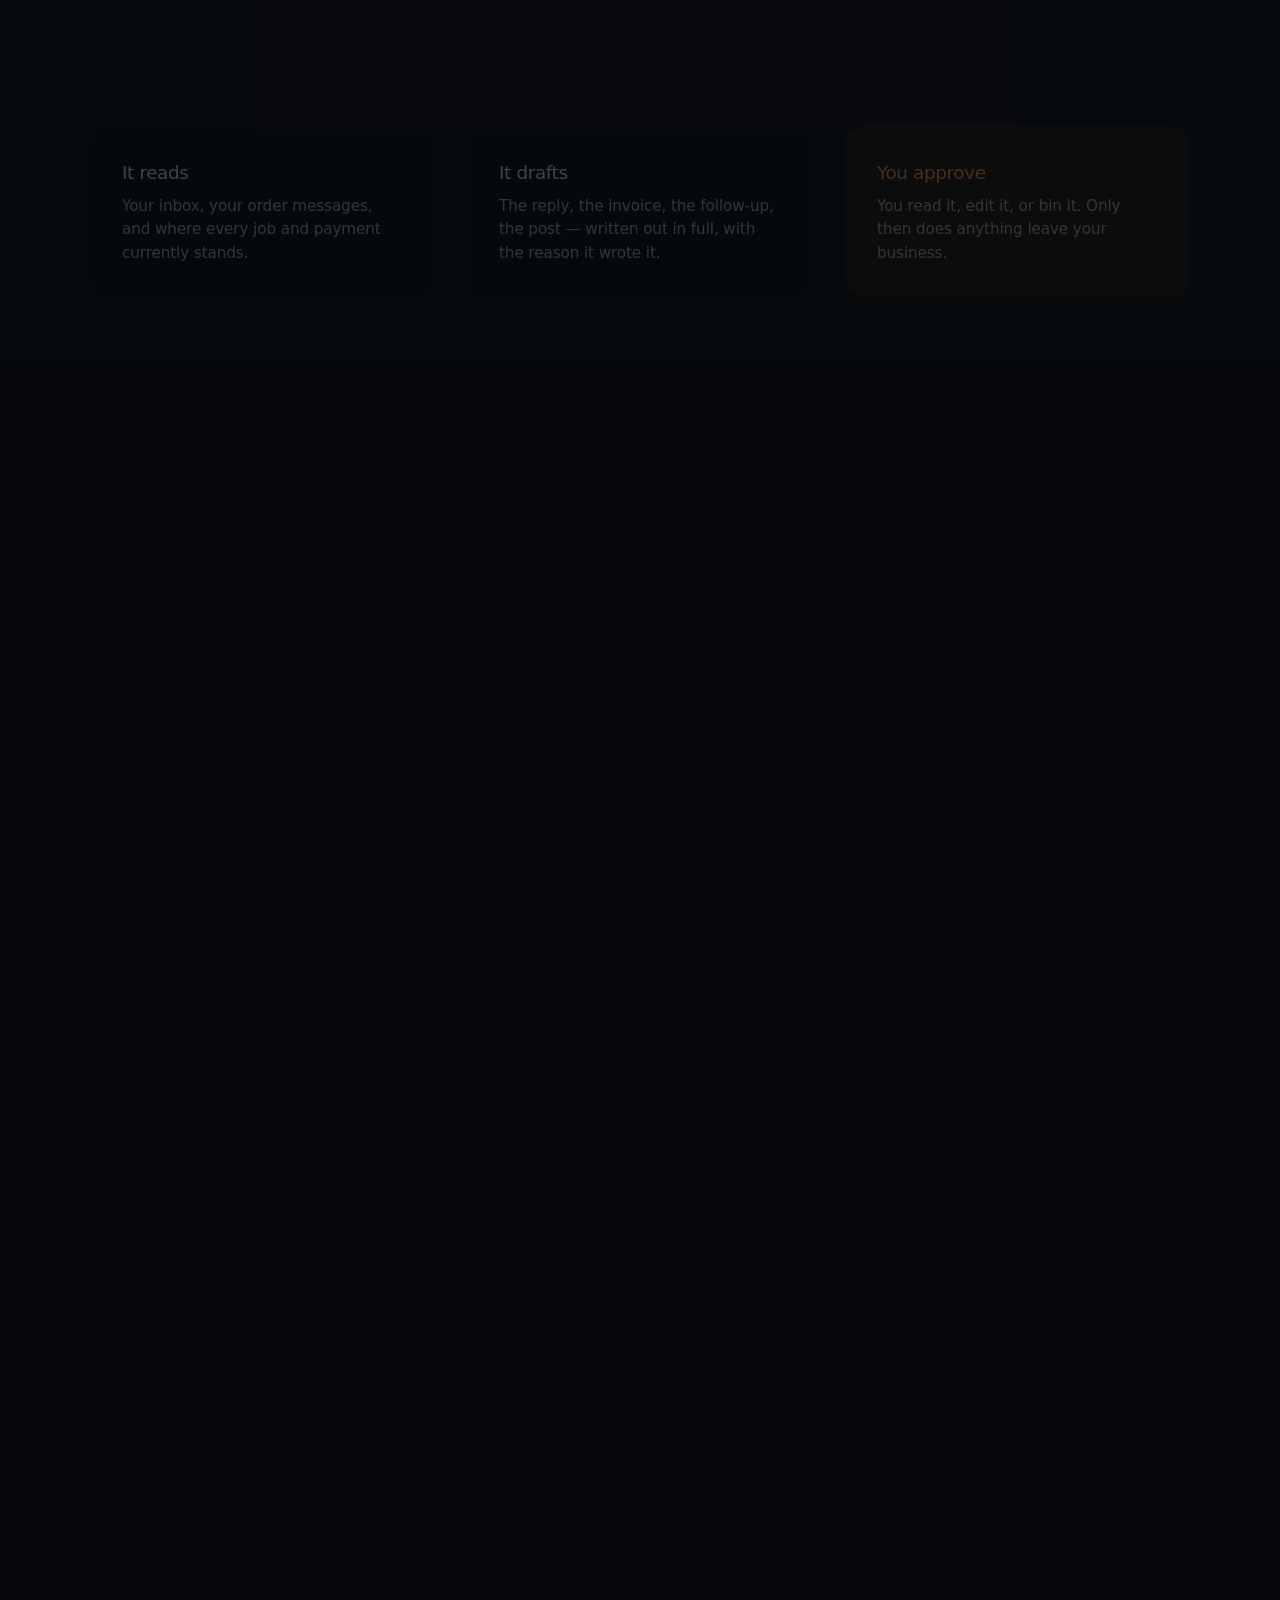
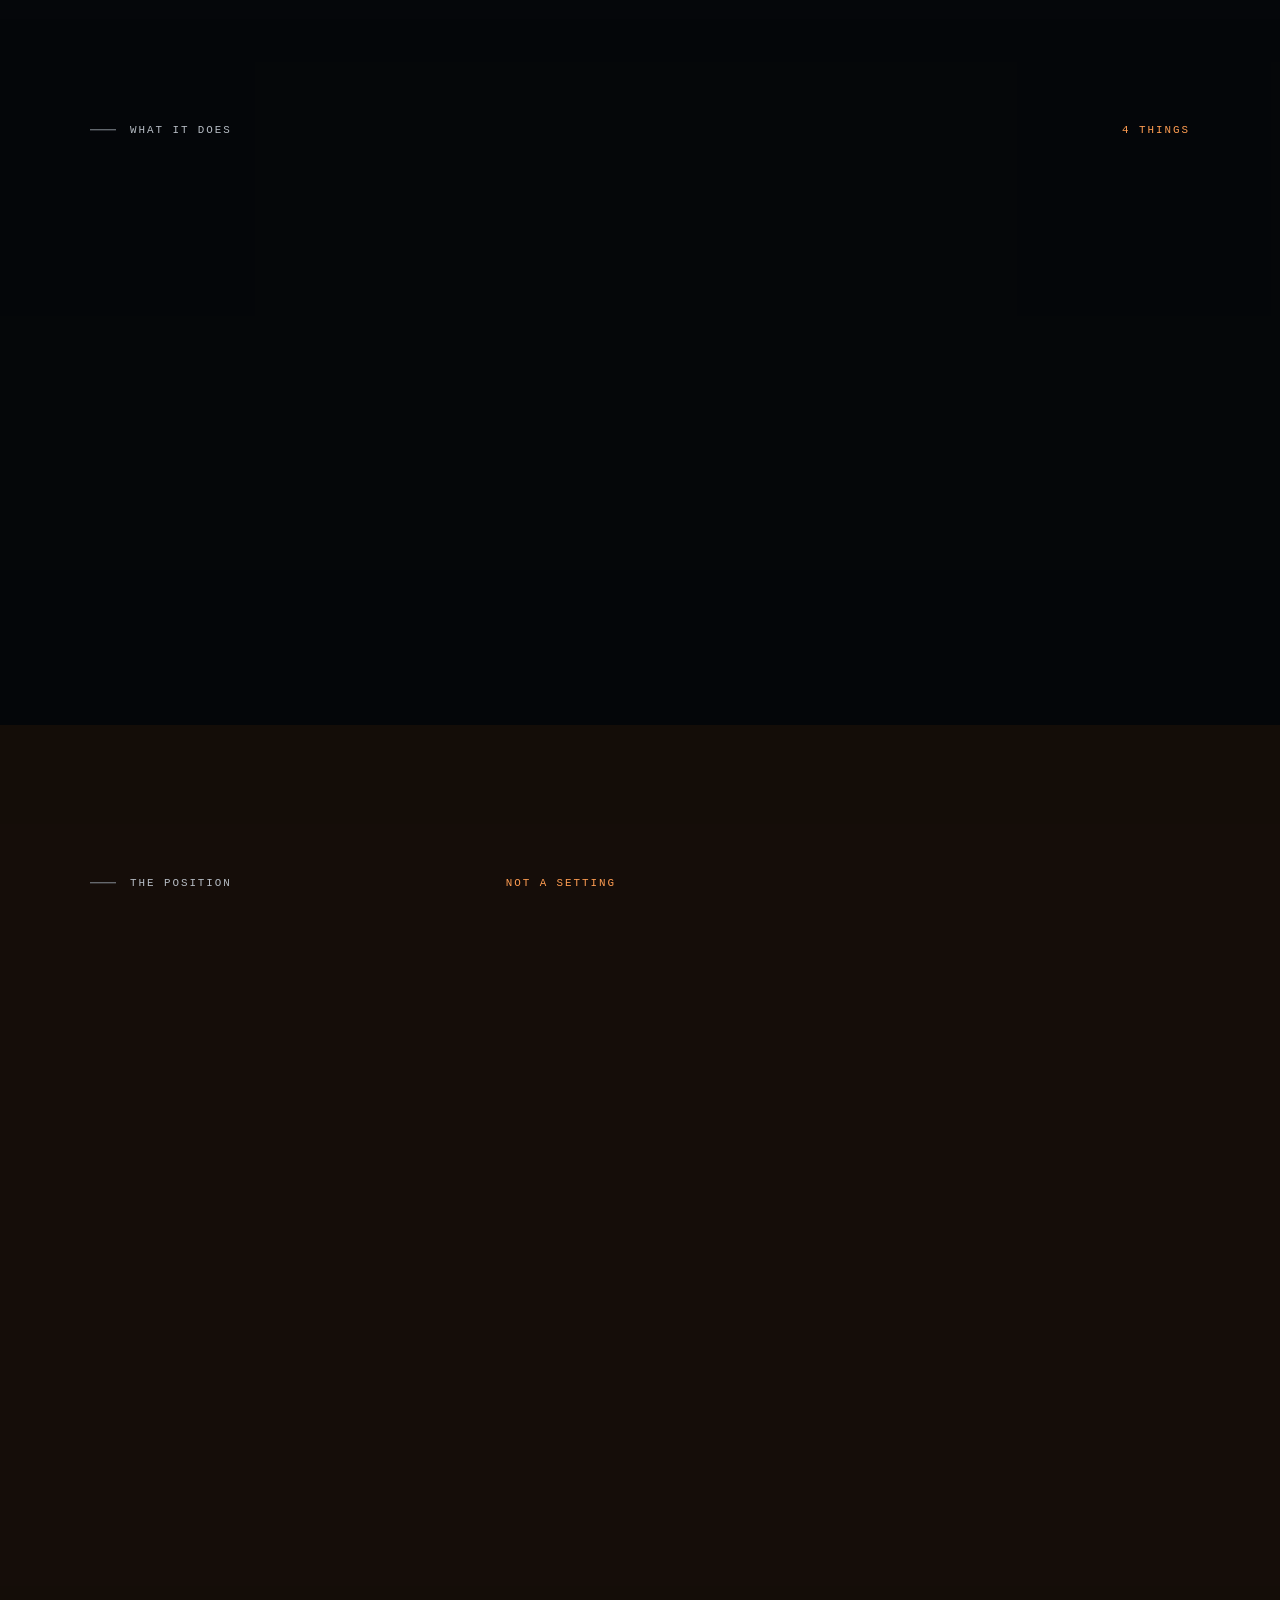
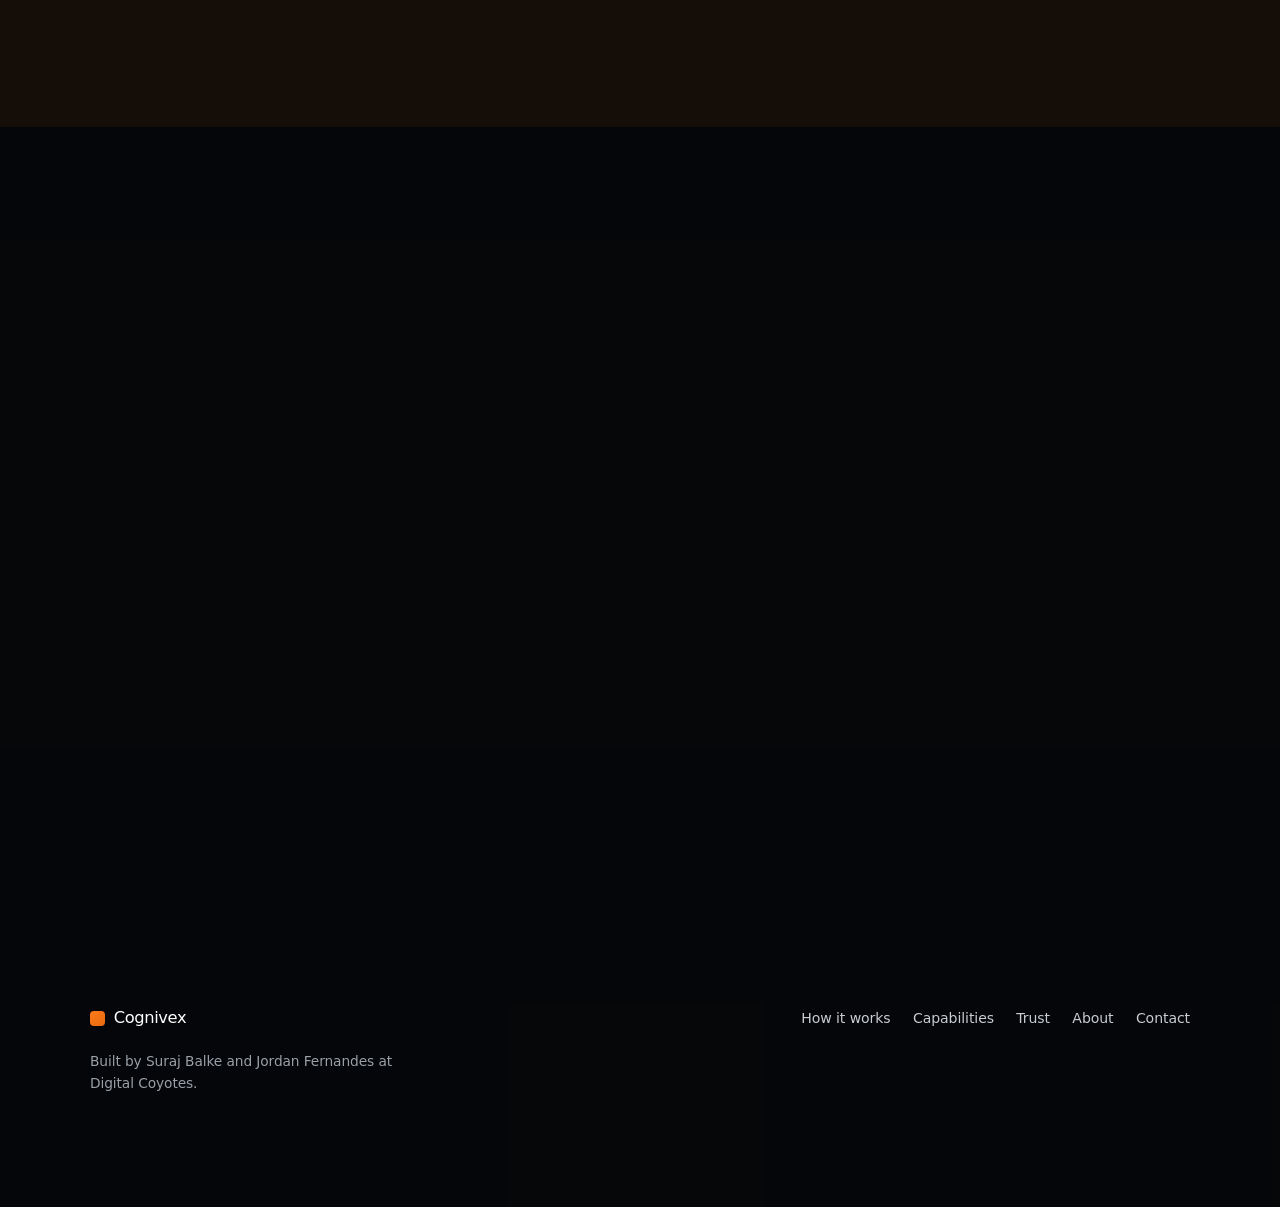
==== commit 4b280b3d: "Levi stops teleporting, stays off the text, talks with his mouth, blinks properly Jordan's screensho" ====
--- a/index.html
+++ b/index.html
@@ -949,7 +949,7 @@
      levi-demo.js is home-only and narrates the demo on top. -->
 <script src="levi-lines.js?v=adcefc6f"></script>
 <script src="levi-voice.js?v=36b93a72"></script>
-<script src="levi.js?v=347f6776"></script>
+<script src="levi.js?v=acc8b2c2"></script>
 <script src="levi-demo.js?v=3337a1e7"></script>
       <!-- levi3d.js is NOT loaded. It built Levi from a flat-shaded
            icosahedron with four octahedron spikes, lit by two directional
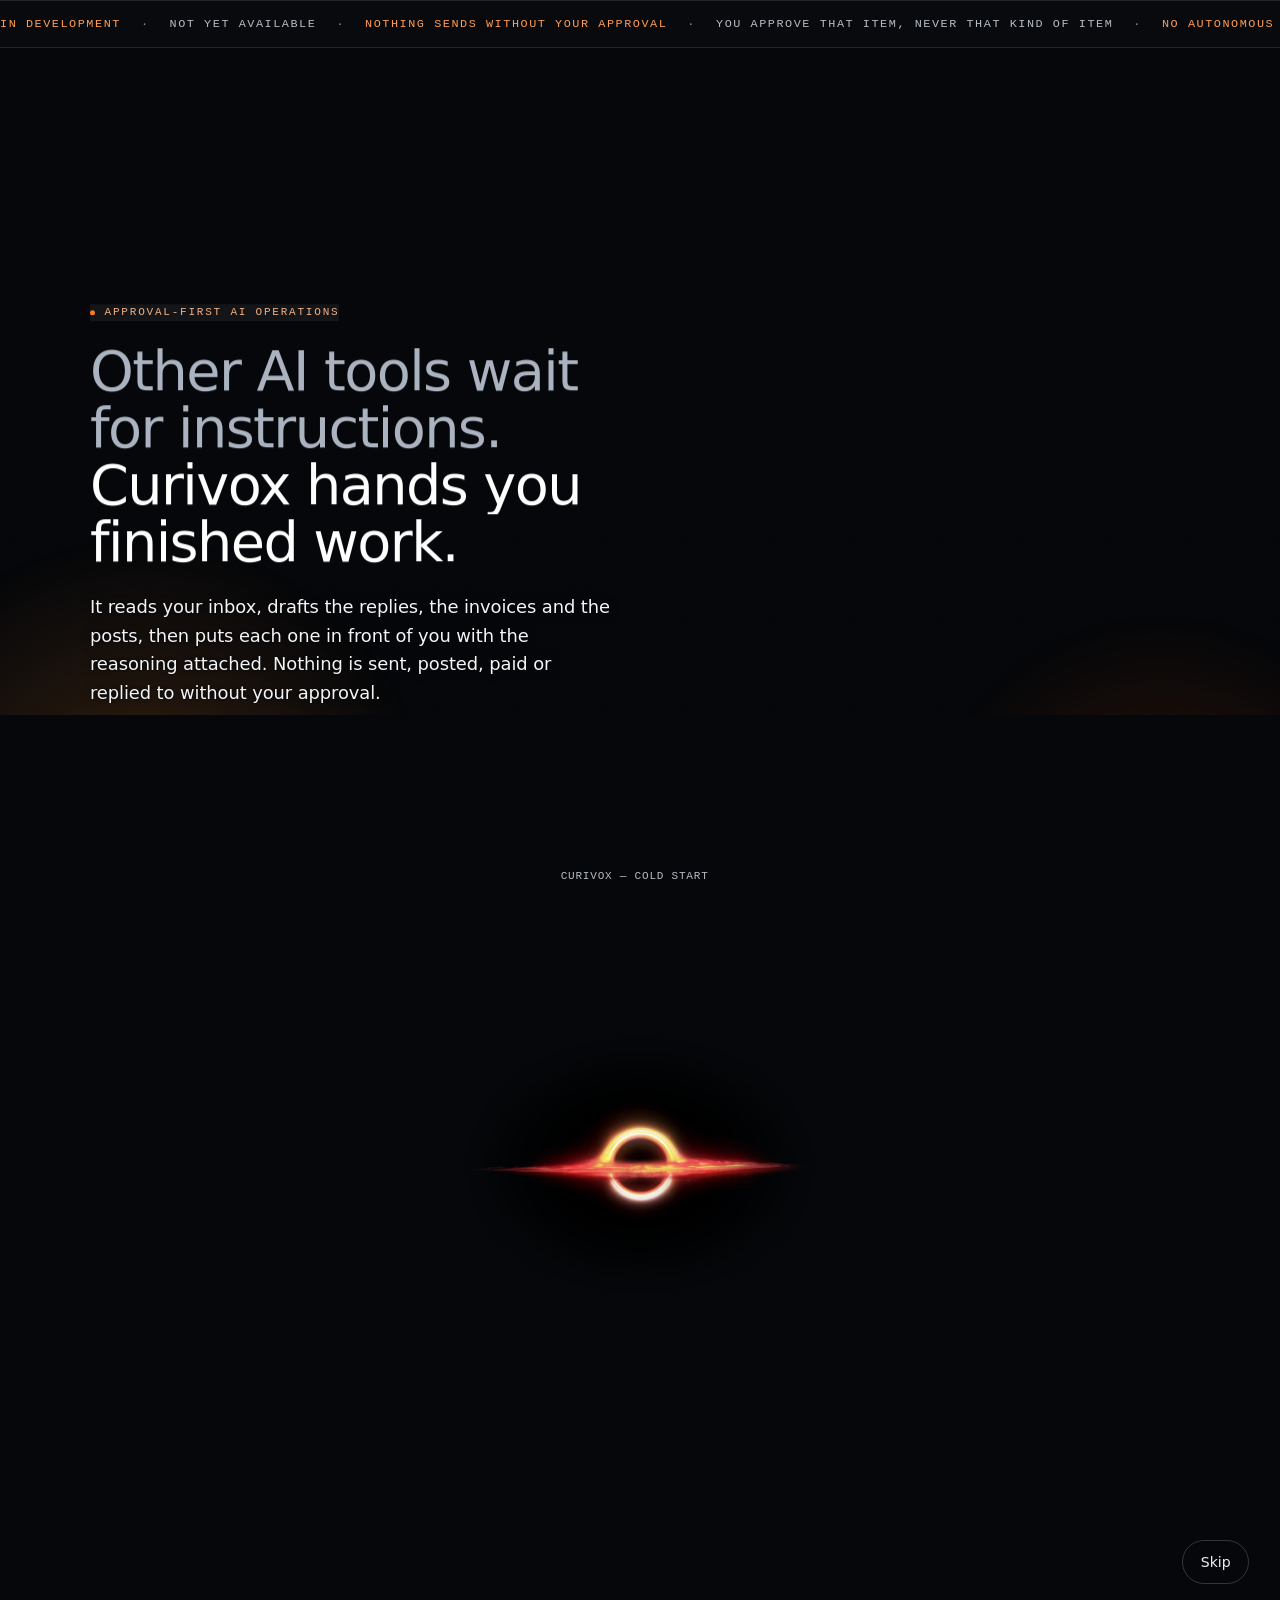
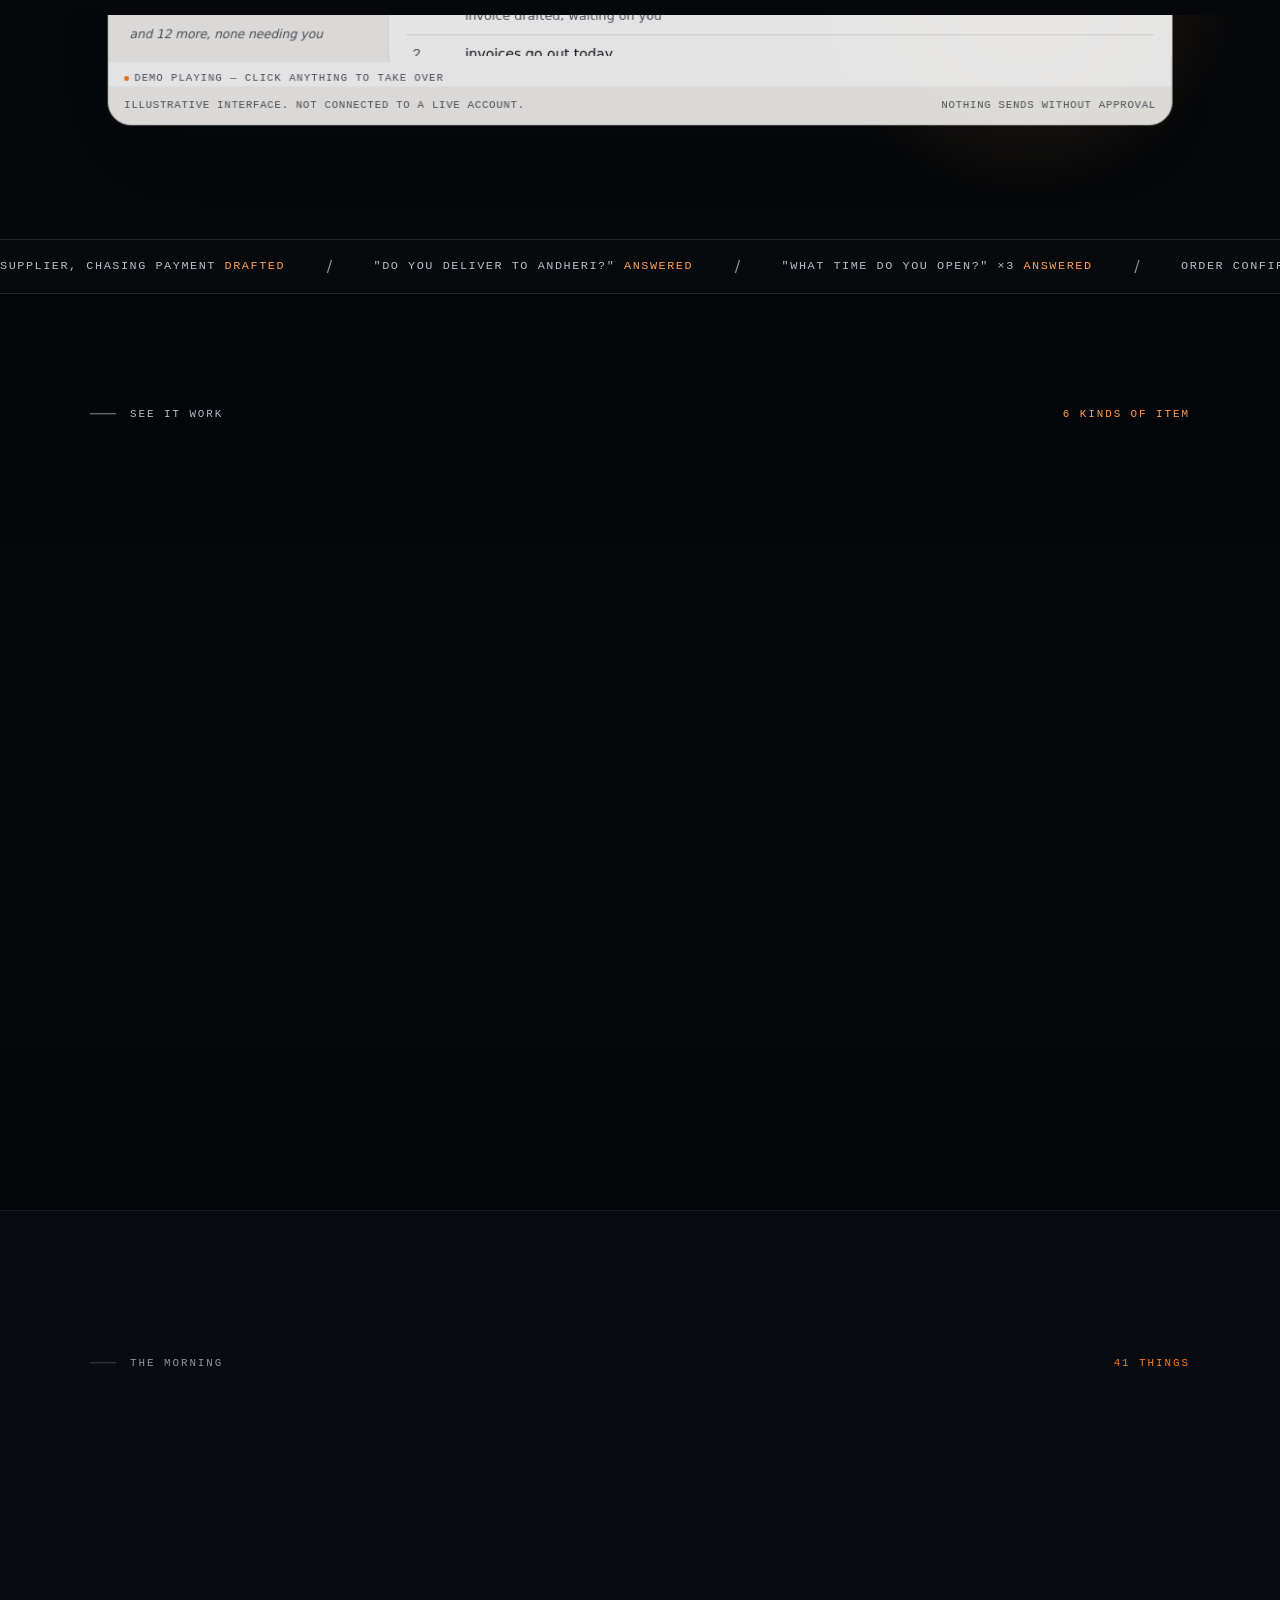
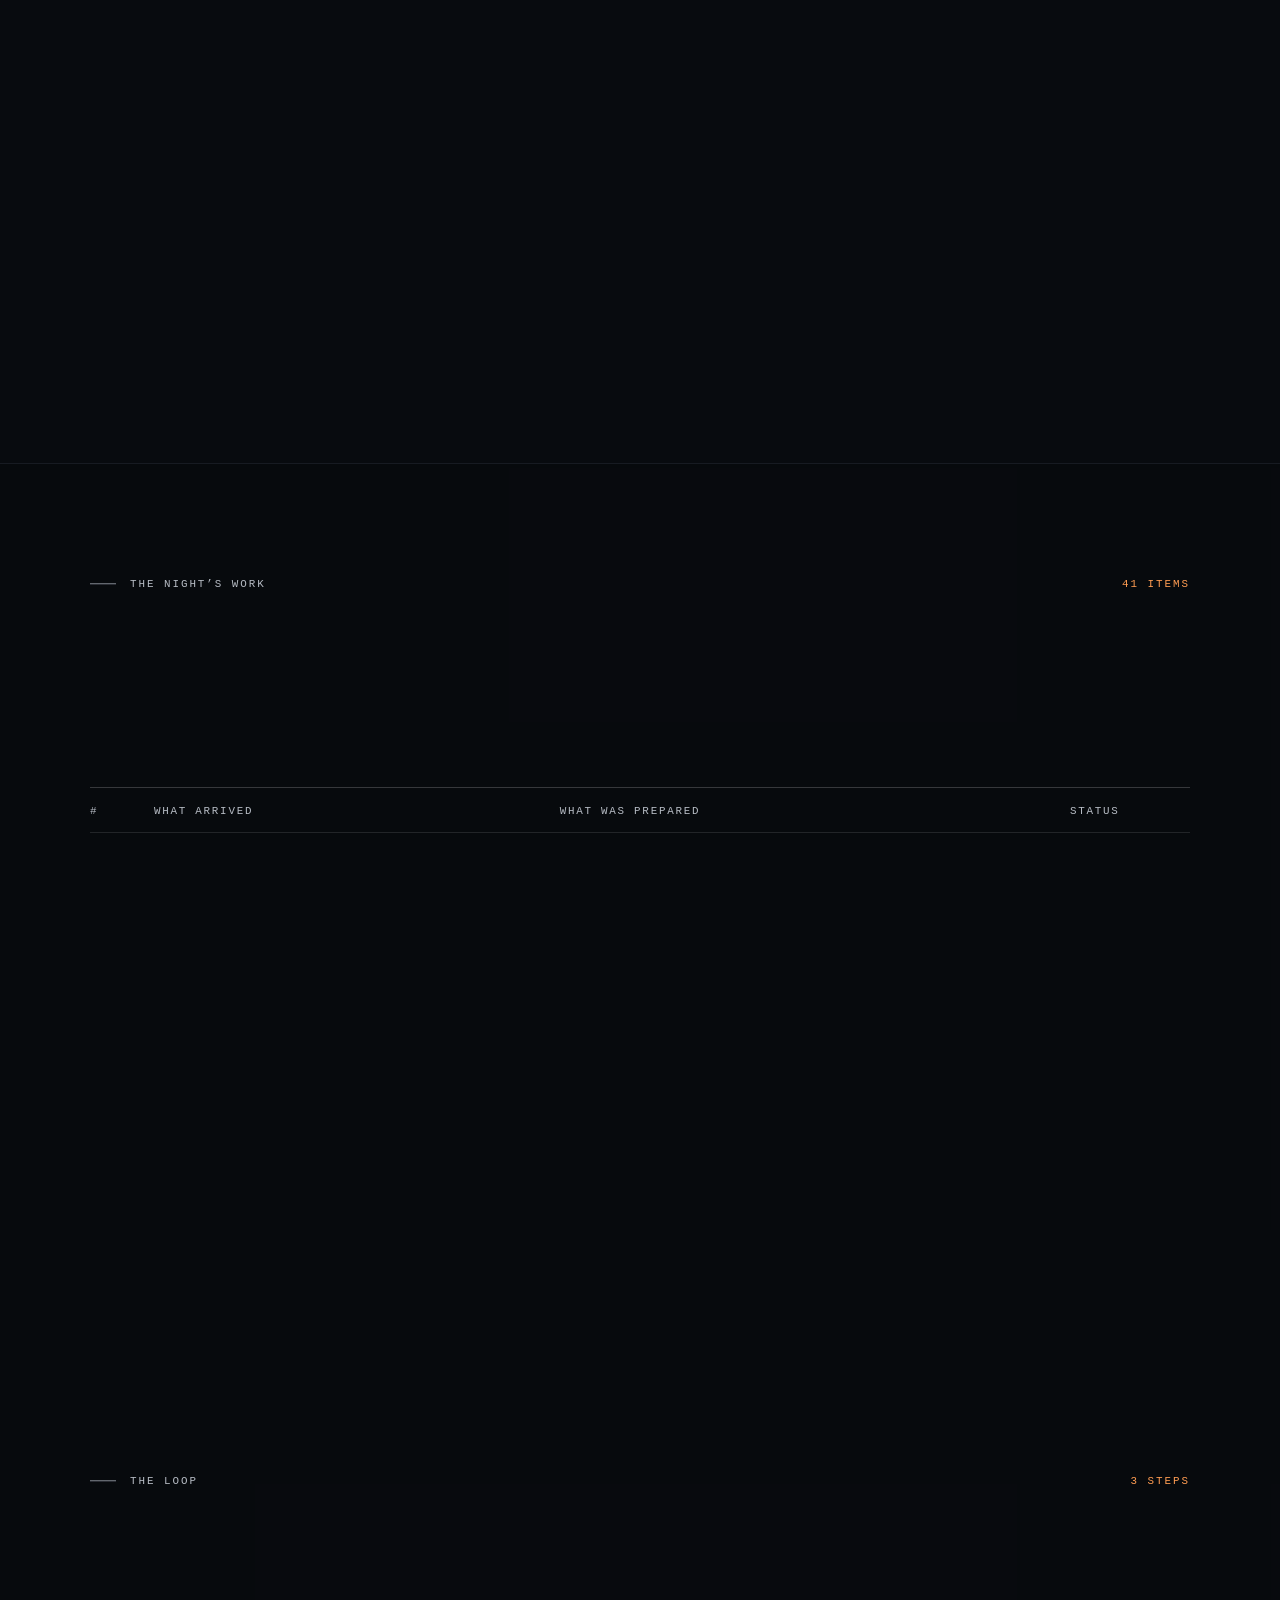
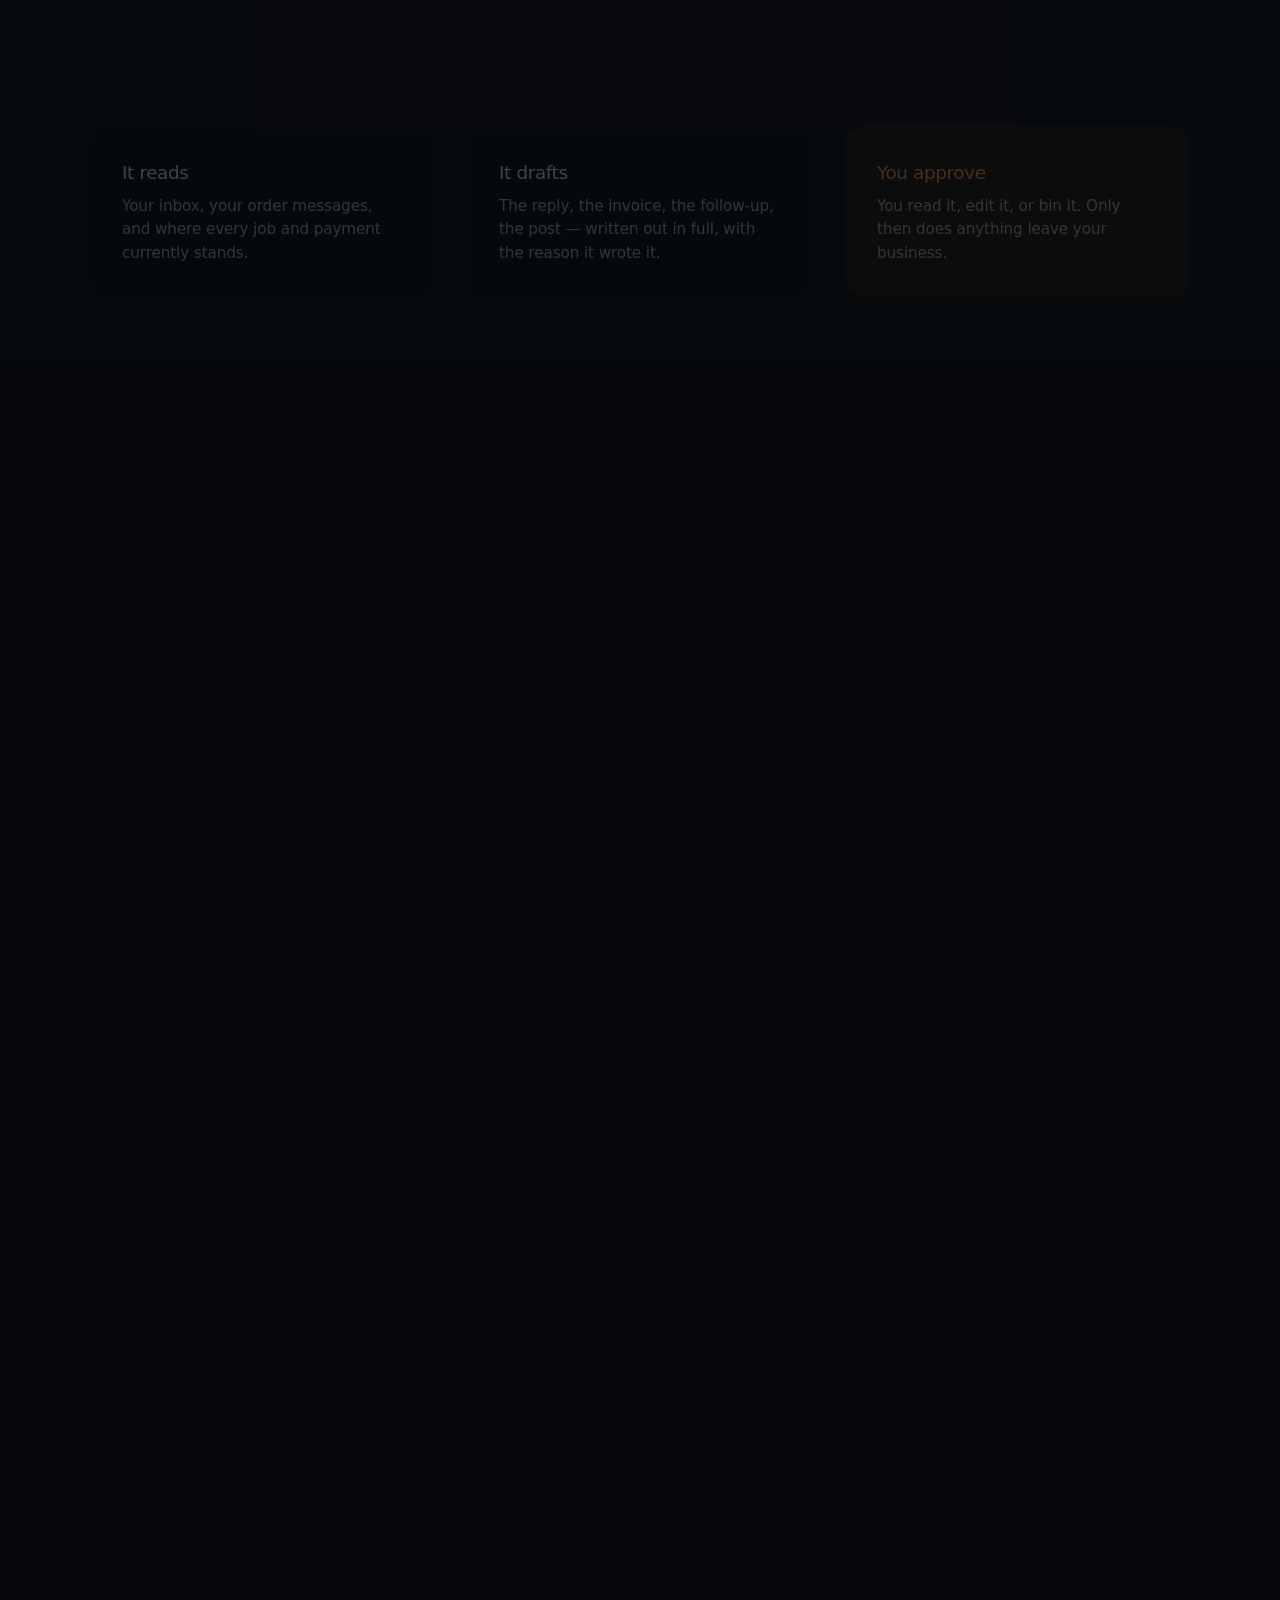
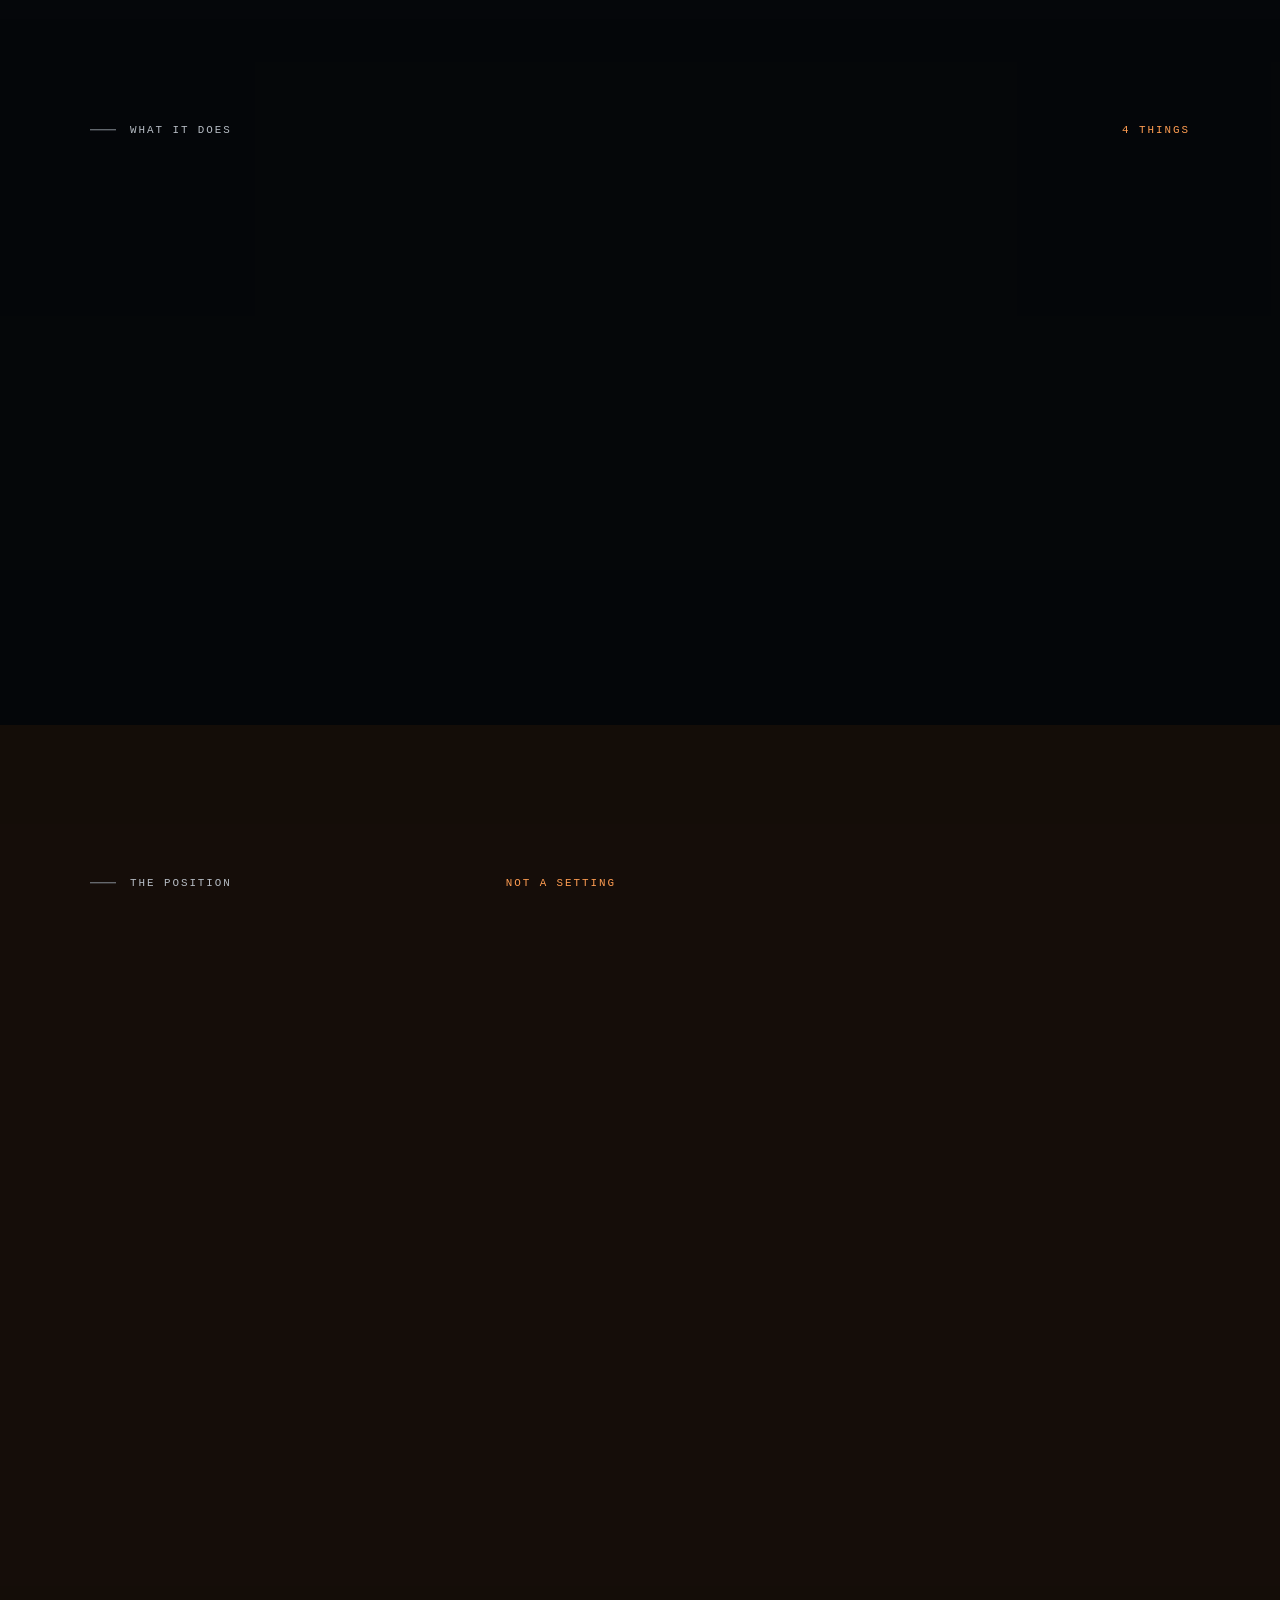
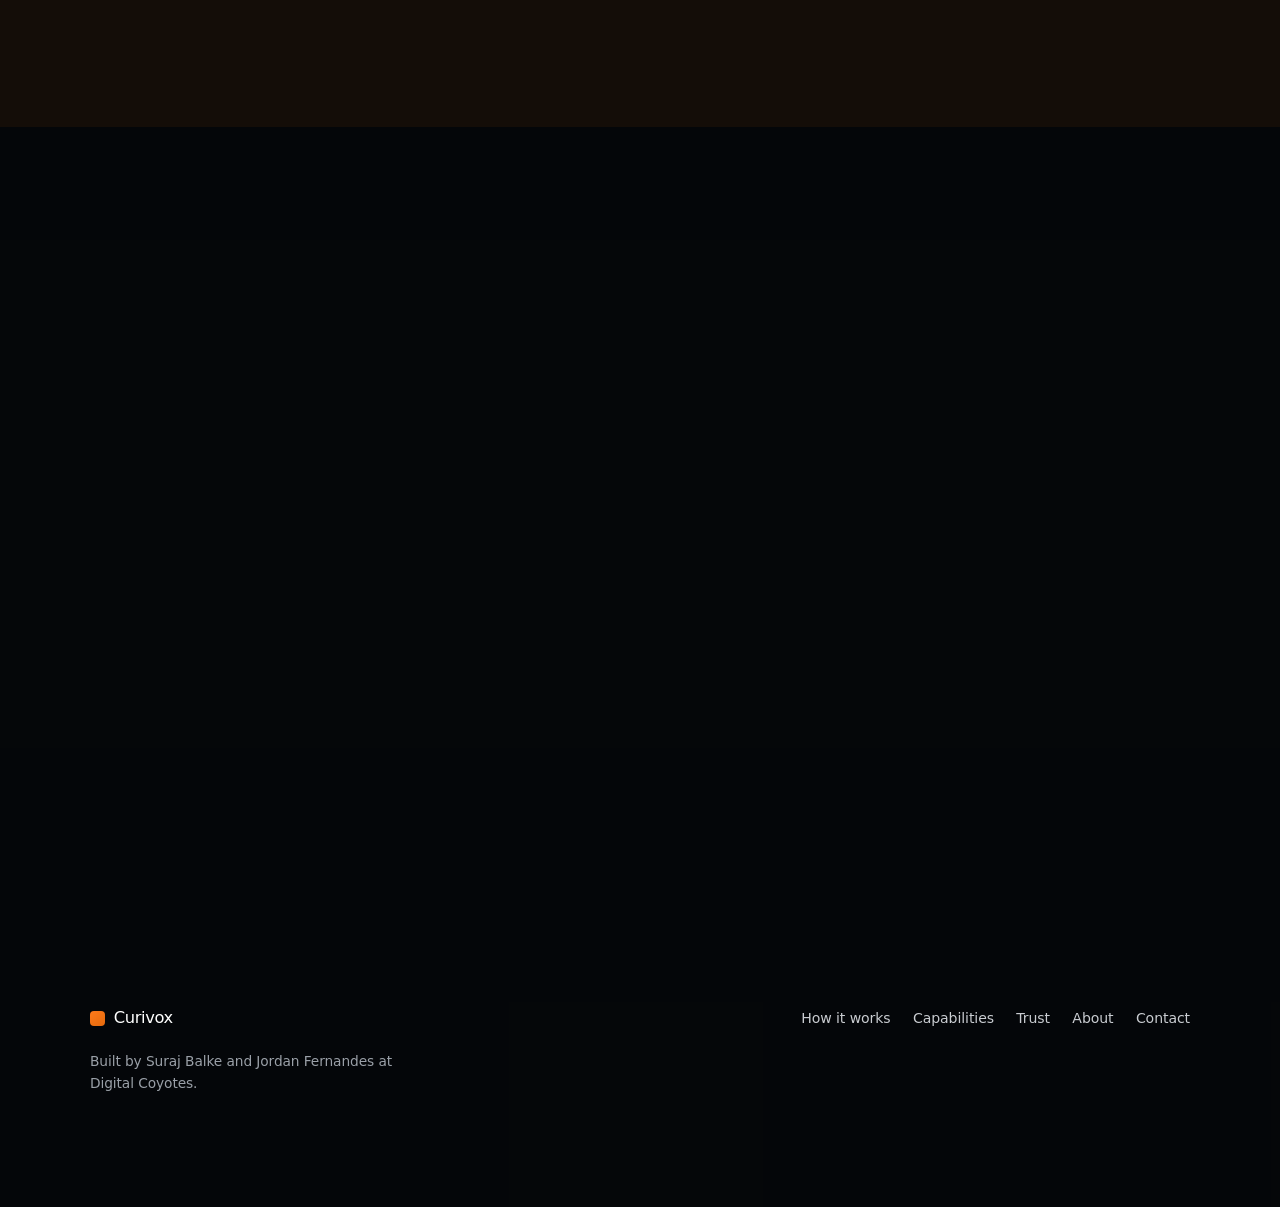
==== commit 0885aed0: "Rename brand from Cognivex to Curivox Co-Authored-By: Claude Opus 5.5 <noreply@anthropic.com> Claude" ====
--- a/index.html
+++ b/index.html
@@ -4,8 +4,8 @@
 <meta charset="utf-8">
 <meta name="viewport" content="width=device-width, initial-scale=1">
 <meta http-equiv="Content-Security-Policy" content="default-src 'self'; script-src 'self'; style-src 'self' https://fonts.googleapis.com; font-src https://fonts.gstatic.com; img-src 'self' data:; connect-src 'none'; object-src 'none'; base-uri 'none'; form-action 'none'">
-<title>Cognivex — it does your admin, you approve what goes out</title>
-<meta name="description" content="Cognivex reads your inbox, drafts the replies, invoices and posts, then puts each one in front of you finished. Nothing is sent, posted, paid or replied to without your approval.">
+<title>Curivox — it does your admin, you approve what goes out</title>
+<meta name="description" content="Curivox reads your inbox, drafts the replies, invoices and posts, then puts each one in front of you finished. Nothing is sent, posted, paid or replied to without your approval.">
 <link rel="preconnect" href="https://fonts.googleapis.com">
 <link rel="preconnect" href="https://fonts.gstatic.com" crossorigin>
 <link rel="stylesheet" href="https://fonts.googleapis.com/css2?family=DM+Sans:opsz,wght@9..40,400;9..40,500;9..40,600;9..40,700&family=IBM+Plex+Mono:wght@400;500&display=swap">
@@ -102,7 +102,7 @@
   <div class="wrap masthead__inner">
     <a class="brand" href="index.html">
       <span class="brand__mark" aria-hidden="true"></span>
-      <span>Cognivex</span>
+      <span>Curivox</span>
     </a>
 
     <nav class="nav" aria-label="Primary">
@@ -160,7 +160,7 @@
 
       <h1 class="hero__title" data-words data-rise data-rise-delay="50">
         Other AI tools wait for instructions.<br>
-        <em>Cognivex hands you finished work.</em>
+        <em>Curivox hands you finished work.</em>
       </h1>
 
       <p class="hero__lede" data-rise data-rise-delay="100">
@@ -211,7 +211,7 @@
       <div class="levi-zone levi-zone--hero-m" data-levi-zone="hero" aria-hidden="true"></div>
       <div class="app">
         <div class="app__bar">
-          <span class="app__id"><i aria-hidden="true"></i>Cognivex</span>
+          <span class="app__id"><i aria-hidden="true"></i>Curivox</span>
           <!-- The route this view lives at inside the app, not a domain. A
                fabricated URL would read as a real product address on a site
                whose whole point is that it is not available yet. -->
@@ -846,7 +846,7 @@
           it rather than the thing itself.
         </p>
         <p data-rise data-rise-delay="140">
-          Cognivex does an hour of work unprompted and then stops. The step where
+          Curivox does an hour of work unprompted and then stops. The step where
           something leaves your business stays yours — not as a switch you could
           turn off, but as the shape of the thing.
         </p>
@@ -888,7 +888,7 @@
       <div class="closing__col" id="status" data-rise data-rise-delay="90">
         <h2 class="closing__h">Where this <em>actually is.</em></h2>
         <p>
-          Cognivex is in development and not yet available. There is no waitlist,
+          Curivox is in development and not yet available. There is no waitlist,
           trial or private beta to join.
         </p>
 
@@ -908,7 +908,7 @@
     <div class="foot__brand">
       <a class="brand" href="index.html">
         <span class="brand__mark" aria-hidden="true"></span>
-        <span>Cognivex</span>
+        <span>Curivox</span>
       </a>
       <p class="foot__by">Built by Suraj Balke and Jordan Fernandes at Digital Coyotes.</p>
     </div>
--- a/site.css
+++ b/site.css
@@ -1,5 +1,5 @@
 /* ============================================================================
-   Cognivex — light
+   Curivox — light
    ----------------------------------------------------------------------------
    Sinch's shape: white ground, one accent, dark confident sans, and the product
    shown as a real surface rather than described.
@@ -1481,7 +1481,7 @@
    lines of it. Measured, not noticed by eye.
 
    The markup already sets the line breaks it wants with a <br>. So the width is
-   left alone and the SIZE is solved instead: the longest line is "Cognivex
+   left alone and the SIZE is solved instead: the longest line is "Curivox
    hands you finished work." at 33 characters, and DM Sans averages about half
    an em per character, so it needs roughly 16.5em. Against the 1100px of usable
    wrap at desktop that puts the ceiling at about 66px, and 4rem sits under it
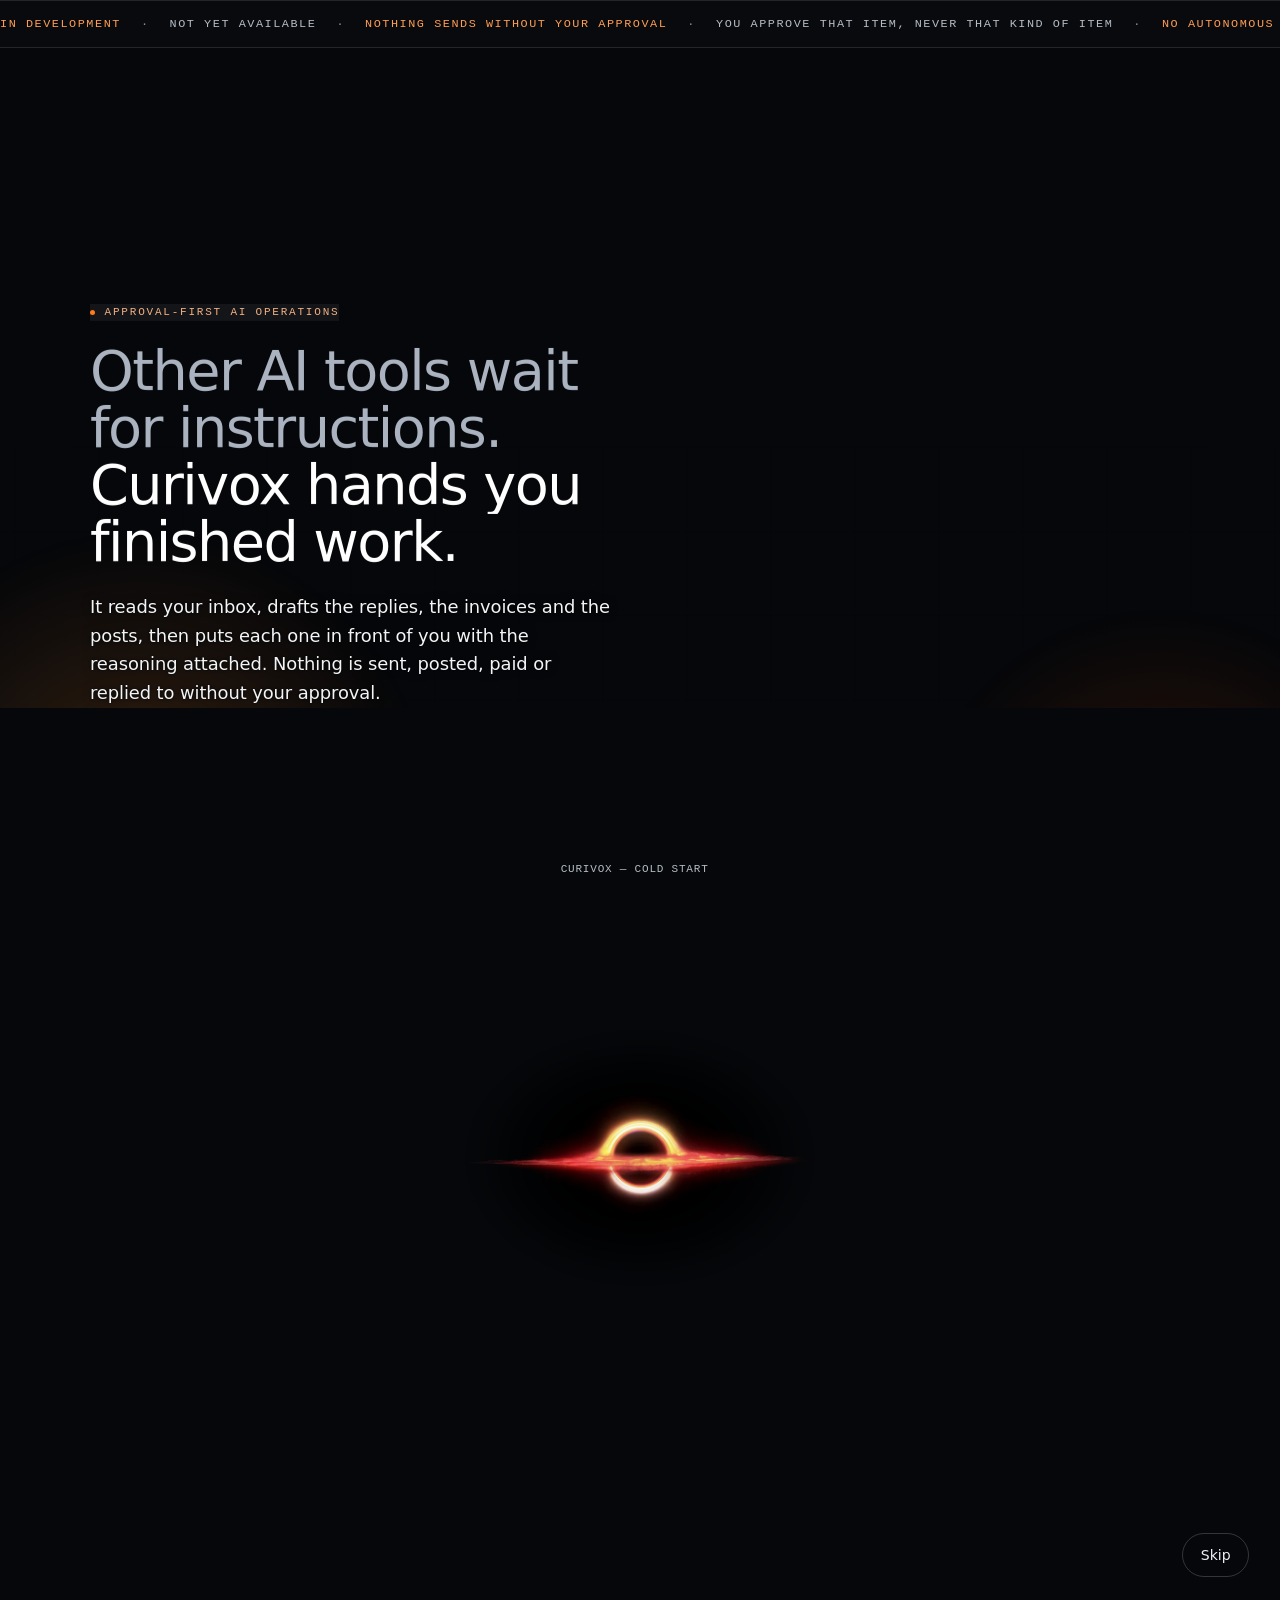
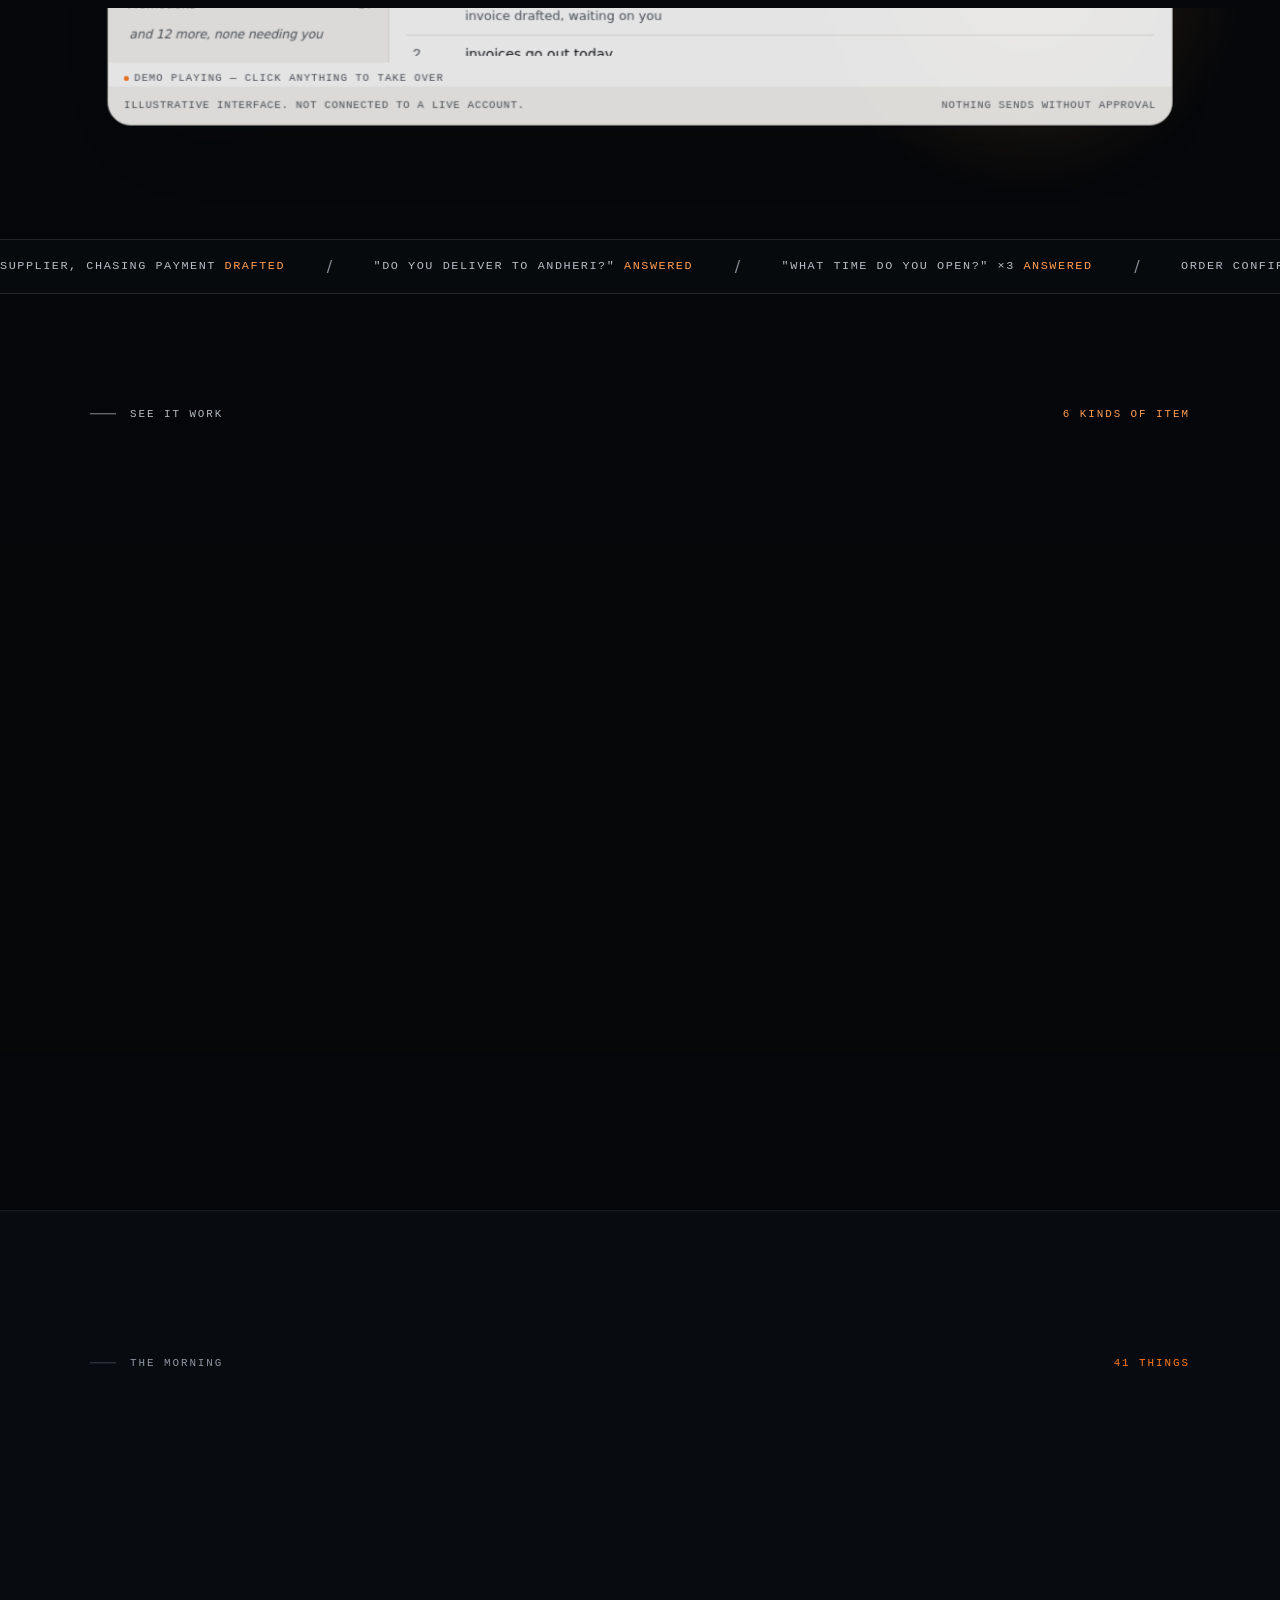
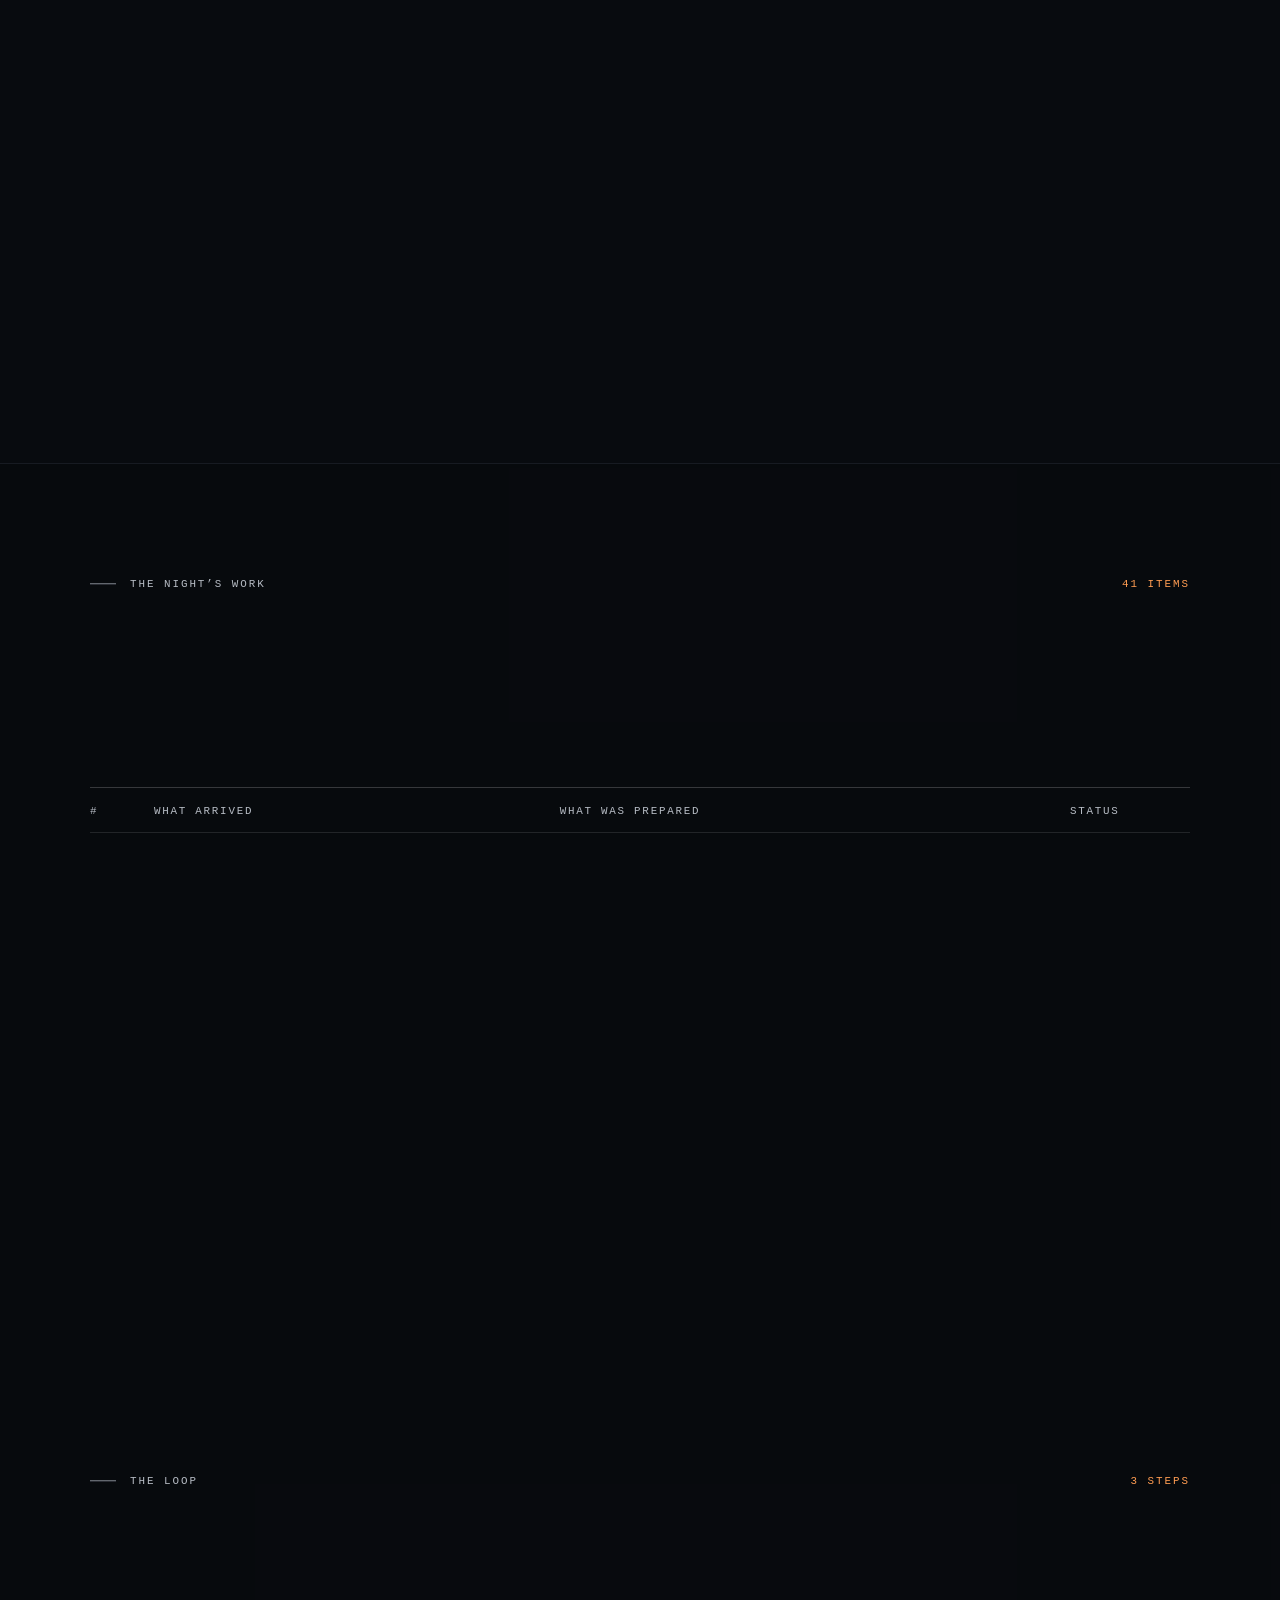
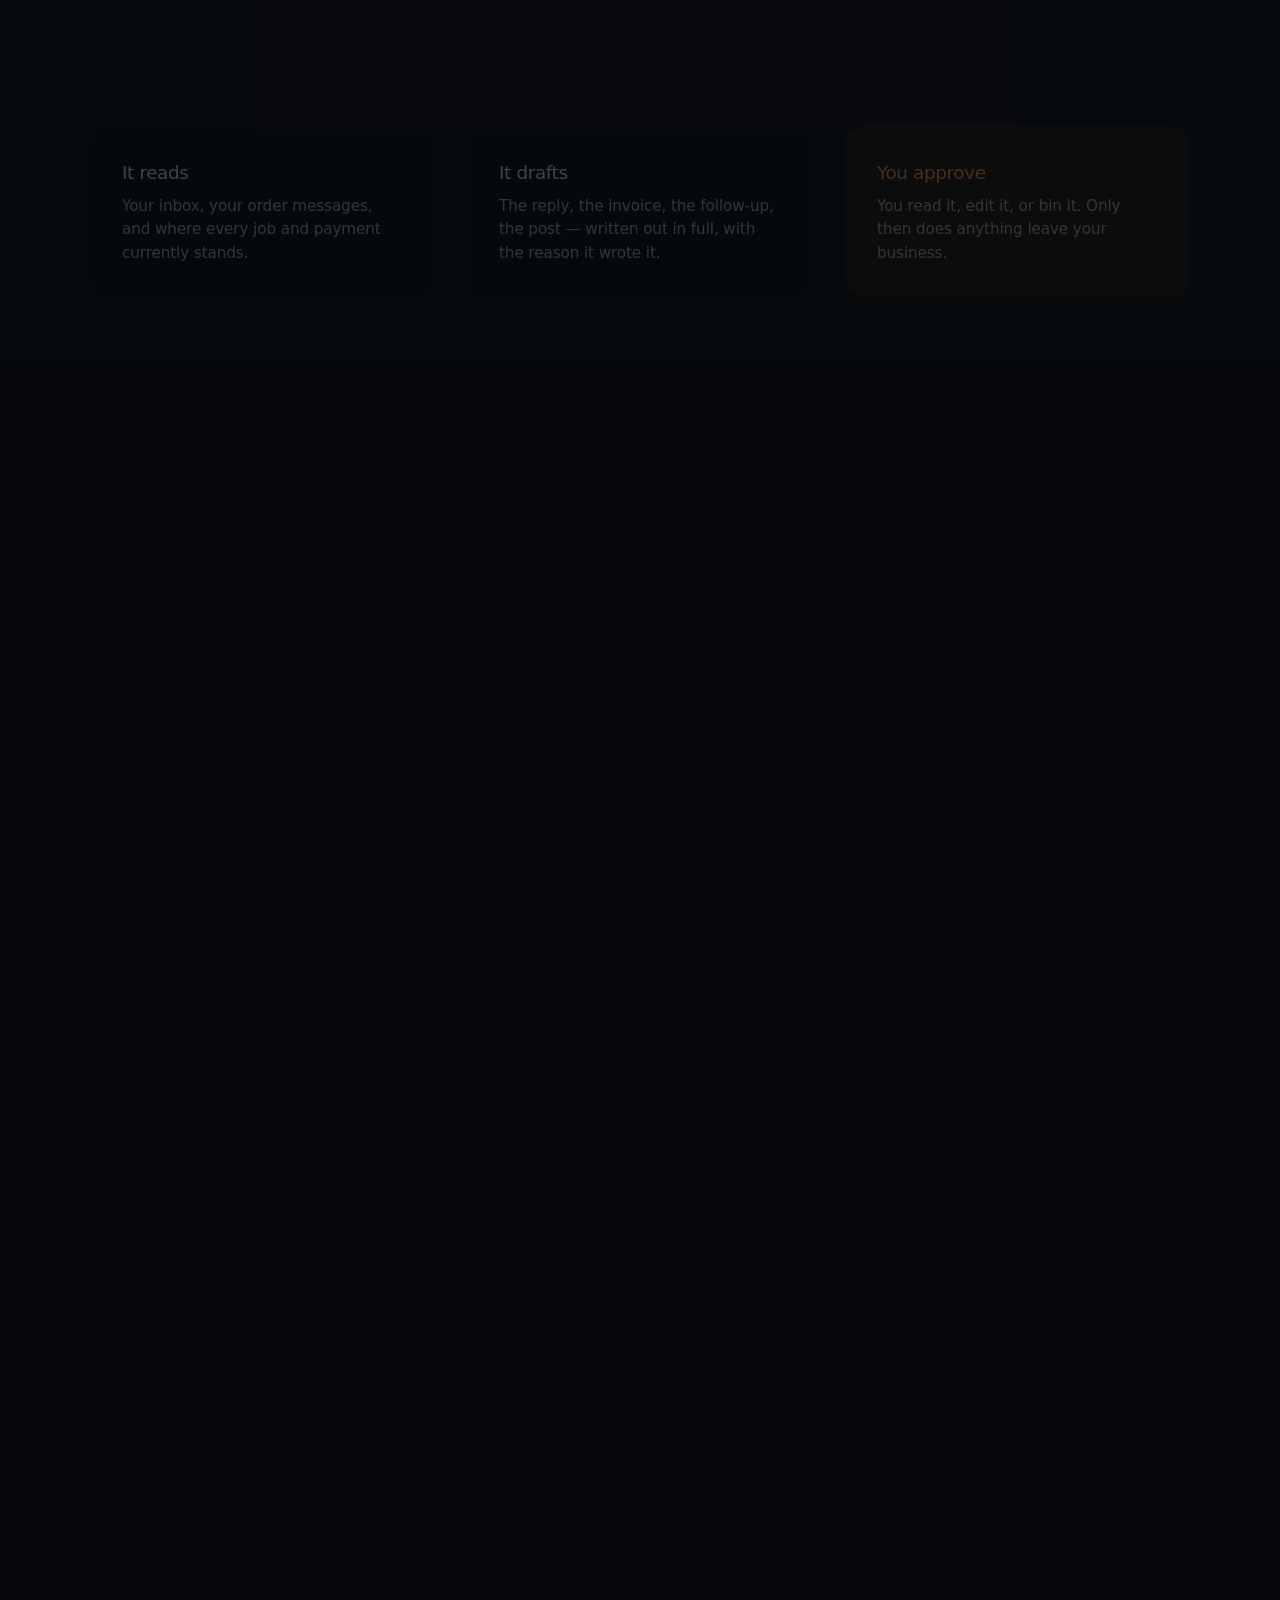
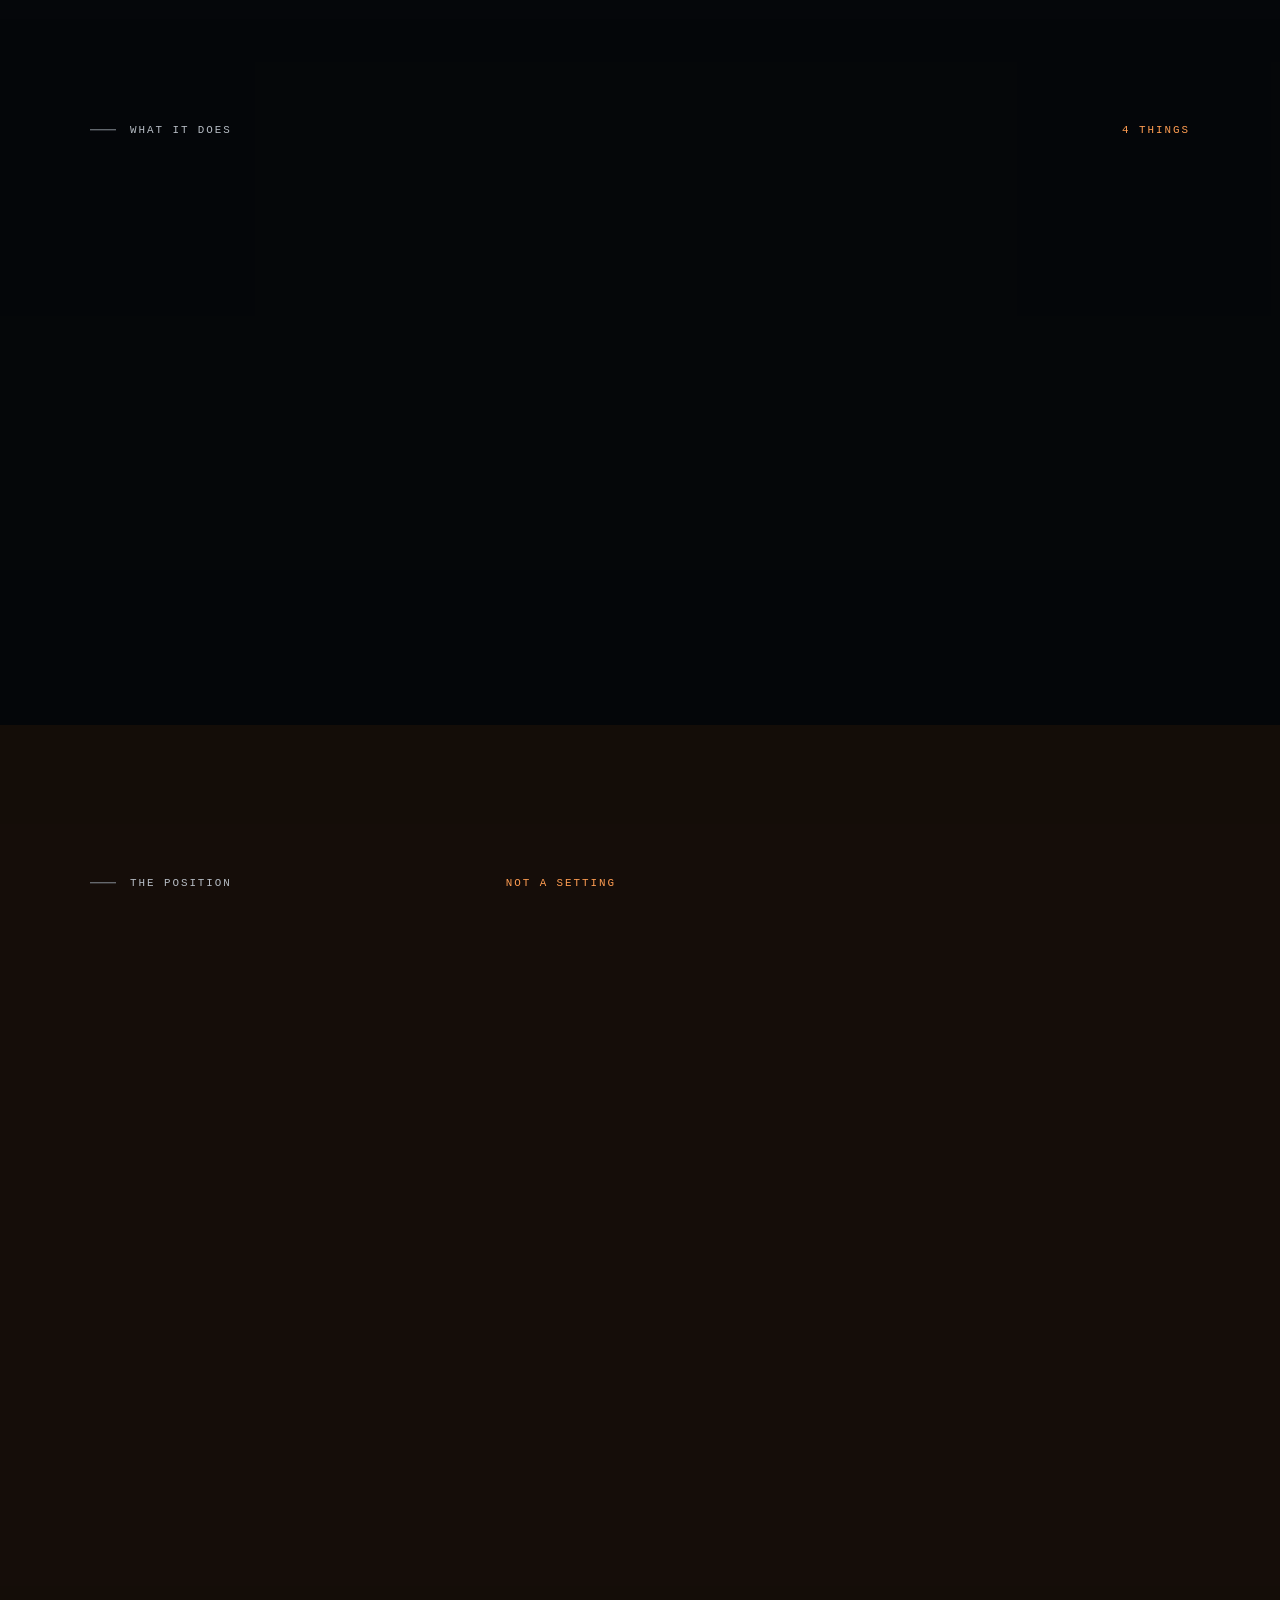
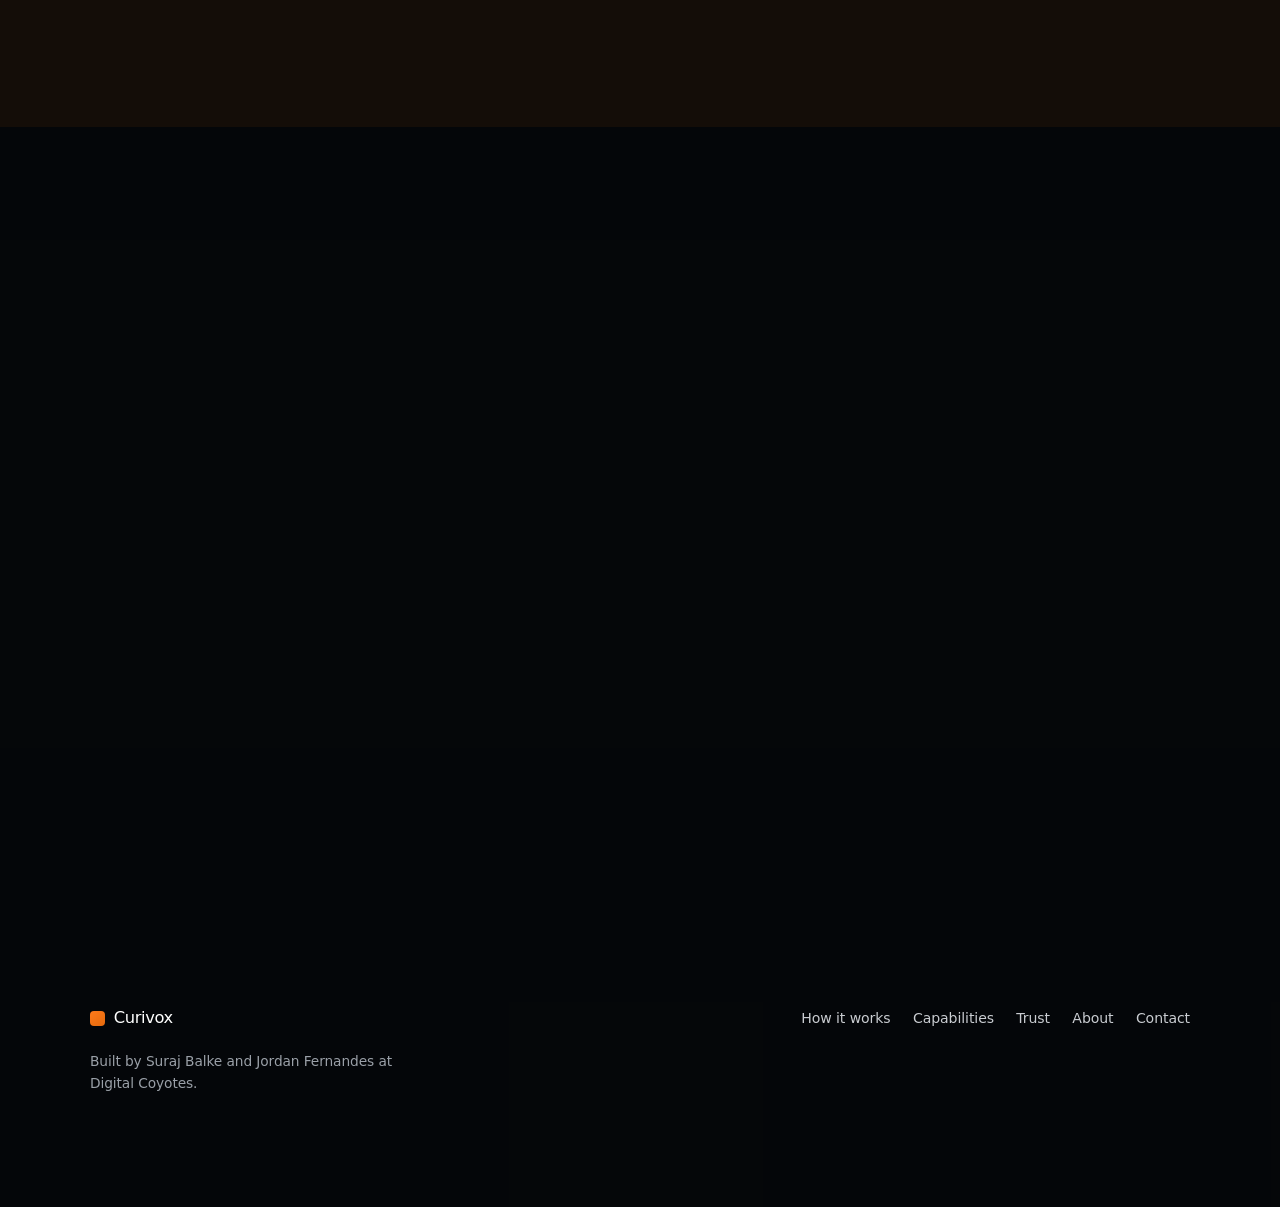
==== commit 98292811: "Levi's flight path: keeps his momentum, lands where the station is - A flight launched while he is a" ====
--- a/index.html
+++ b/index.html
@@ -12,16 +12,16 @@
 <link rel="icon" href="/favicon.ico" sizes="32x32">
 <link rel="icon" href="/favicon.svg" type="image/svg+xml">
 <link rel="apple-touch-icon" href="/apple-touch-icon.png">
-<link rel="stylesheet" href="site.css?v=7ab8d9eb">
+<link rel="stylesheet" href="site.css?v=24d894d2">
 <!-- The cold start, in the head deliberately: it has to add its class before
      <body> exists so the black is on the first paint rather than a flash of
      the page and then a cover. It builds its own markup, so with JavaScript
      off there is no overlay and this tag does nothing at all. -->
-<script src="boot.js?v=4e72d77a"></script>
+<script src="boot.js?v=bdd06150"></script>
 <!-- The sequence itself, DEFERRED: it must never block parsing, least of
      all on a visit where it will not play. boot.js above is the only part
      that has to be blocking, and it is small for exactly that reason. -->
-<script src="cold.js?v=7cb06c37" defer></script>
+<script src="cold.js?v=4dbe85ca" defer></script>
 </head>
 <body class="void-page" data-void-room>
 <a class="skip" href="#main">Skip to content</a>
@@ -932,25 +932,25 @@
 <script src="vendor/lenis.min.js"></script>
 <!-- The other 47 queue items. Before site.js, so the counter is right on
      the first paint and nothing has to be told to refresh. -->
-<script src="queue-butler.js?v=53c55c3f"></script>
-<script src="queue-data.js?v=634a7bbe"></script>
-<script src="site.js?v=d3f3e002"></script>
+<script src="queue-butler.js?v=4c596071"></script>
+<script src="queue-data.js?v=dca11659"></script>
+<script src="site.js?v=359afec4"></script>
 <!-- After site.js: it puts the briefing in front of the queue site.js
      has already wired, without touching any of that wiring. -->
-<script src="digest.js?v=ff0f2e9c"></script>
-<script src="rail.js?v=14387b82"></script>
-<script src="today.js?v=5d7d6258"></script>
+<script src="digest.js?v=0784d038"></script>
+<script src="rail.js?v=08bd1fc1"></script>
+<script src="today.js?v=92837770"></script>
 <script src="cursor.js?v=f97330b9"></script>
 <script src="walk.js?v=e324178f"></script>
-<script src="film.js?v=5366d4e8"></script>
+<script src="film.js?v=c62c57f1"></script>
 <!-- THE LINE SET, THE PICKER, THEN LEVI. levi-lines.js is data and
      nothing else; levi-voice.js decides which line of it a visitor gets
      and remembers what they have already been told; levi.js is the light.
      levi-demo.js is home-only and narrates the demo on top. -->
-<script src="levi-lines.js?v=adcefc6f"></script>
-<script src="levi-voice.js?v=36b93a72"></script>
-<script src="levi.js?v=acc8b2c2"></script>
-<script src="levi-demo.js?v=3337a1e7"></script>
+<script src="levi-lines.js?v=9e5a7fff"></script>
+<script src="levi-voice.js?v=562a8c45"></script>
+<script src="levi.js?v=3fba2a9a"></script>
+<script src="levi-demo.js?v=944ad357"></script>
       <!-- levi3d.js is NOT loaded. It built Levi from a flat-shaded
            icosahedron with four octahedron spikes, lit by two directional
            lights - which is a faceted rock, and reads as one. The whole reason
@@ -960,6 +960,6 @@
            Three.js plus a WebGL context would be paying for an effect that is
            invisible. Removed along with vendor/three.module.min.js; both are
            in git history (commit 570ba03 onward) if a real 3D Levi is built. -->
-<script src="motion.js?v=bc725647"></script>
+<script src="motion.js?v=da521f82"></script>
 </body>
 </html>
--- a/site.css
+++ b/site.css
@@ -2791,8 +2791,8 @@
 
 /* TILT AND SQUASH SHARE ONE TRANSFORM, THROUGH VARIABLES.
 
-   --b-tilt is GSAP's, tweened in flyTo(): he banks into the turn on the way
-   out of a section and comes level as he arrives. --b-scale is the grab.
+   --b-tilt is written by bankTo() in levi.js every frame from his sideways
+   speed: he banks into the turn and comes level as he slows. --b-scale is the grab.
    They are separate variables feeding one declaration because two rules both
    setting `transform` would simply overwrite each other, and a CSS transition
    on that declaration would fight GSAP for the same property sixty times a
